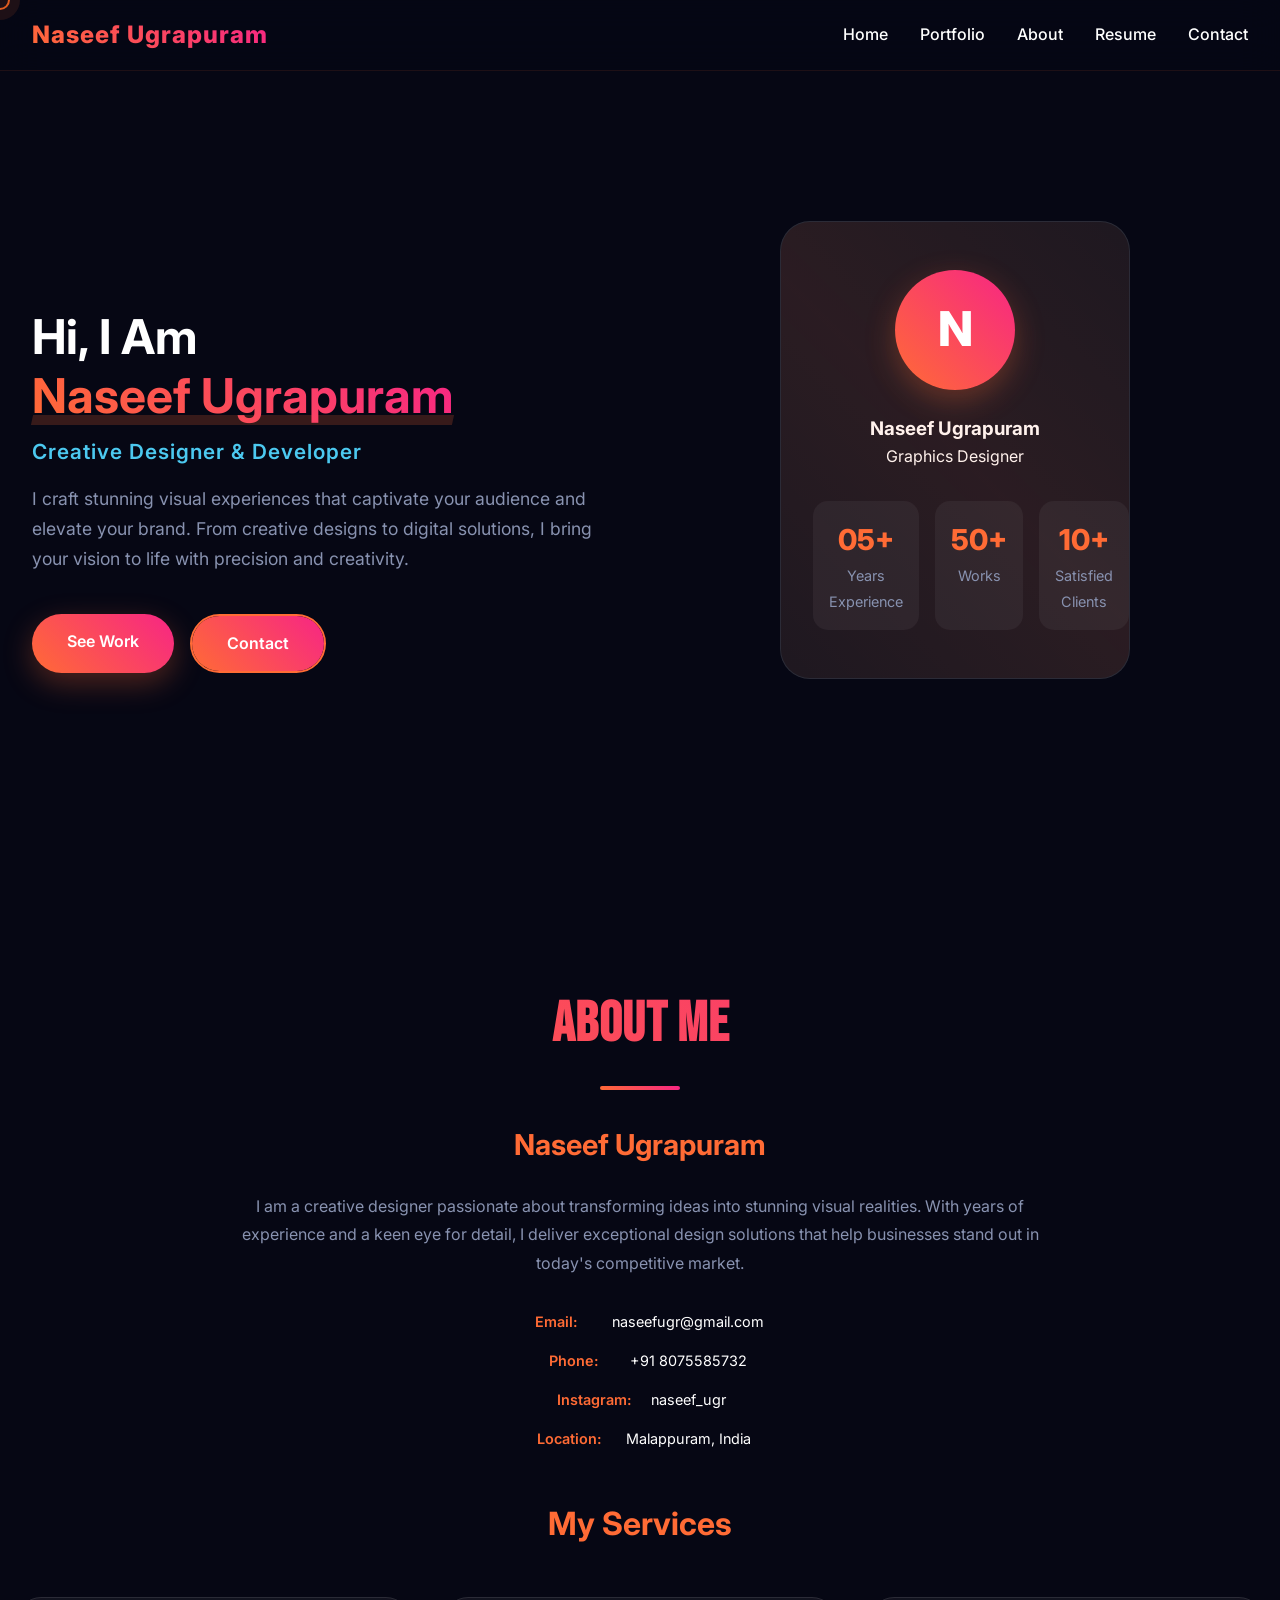
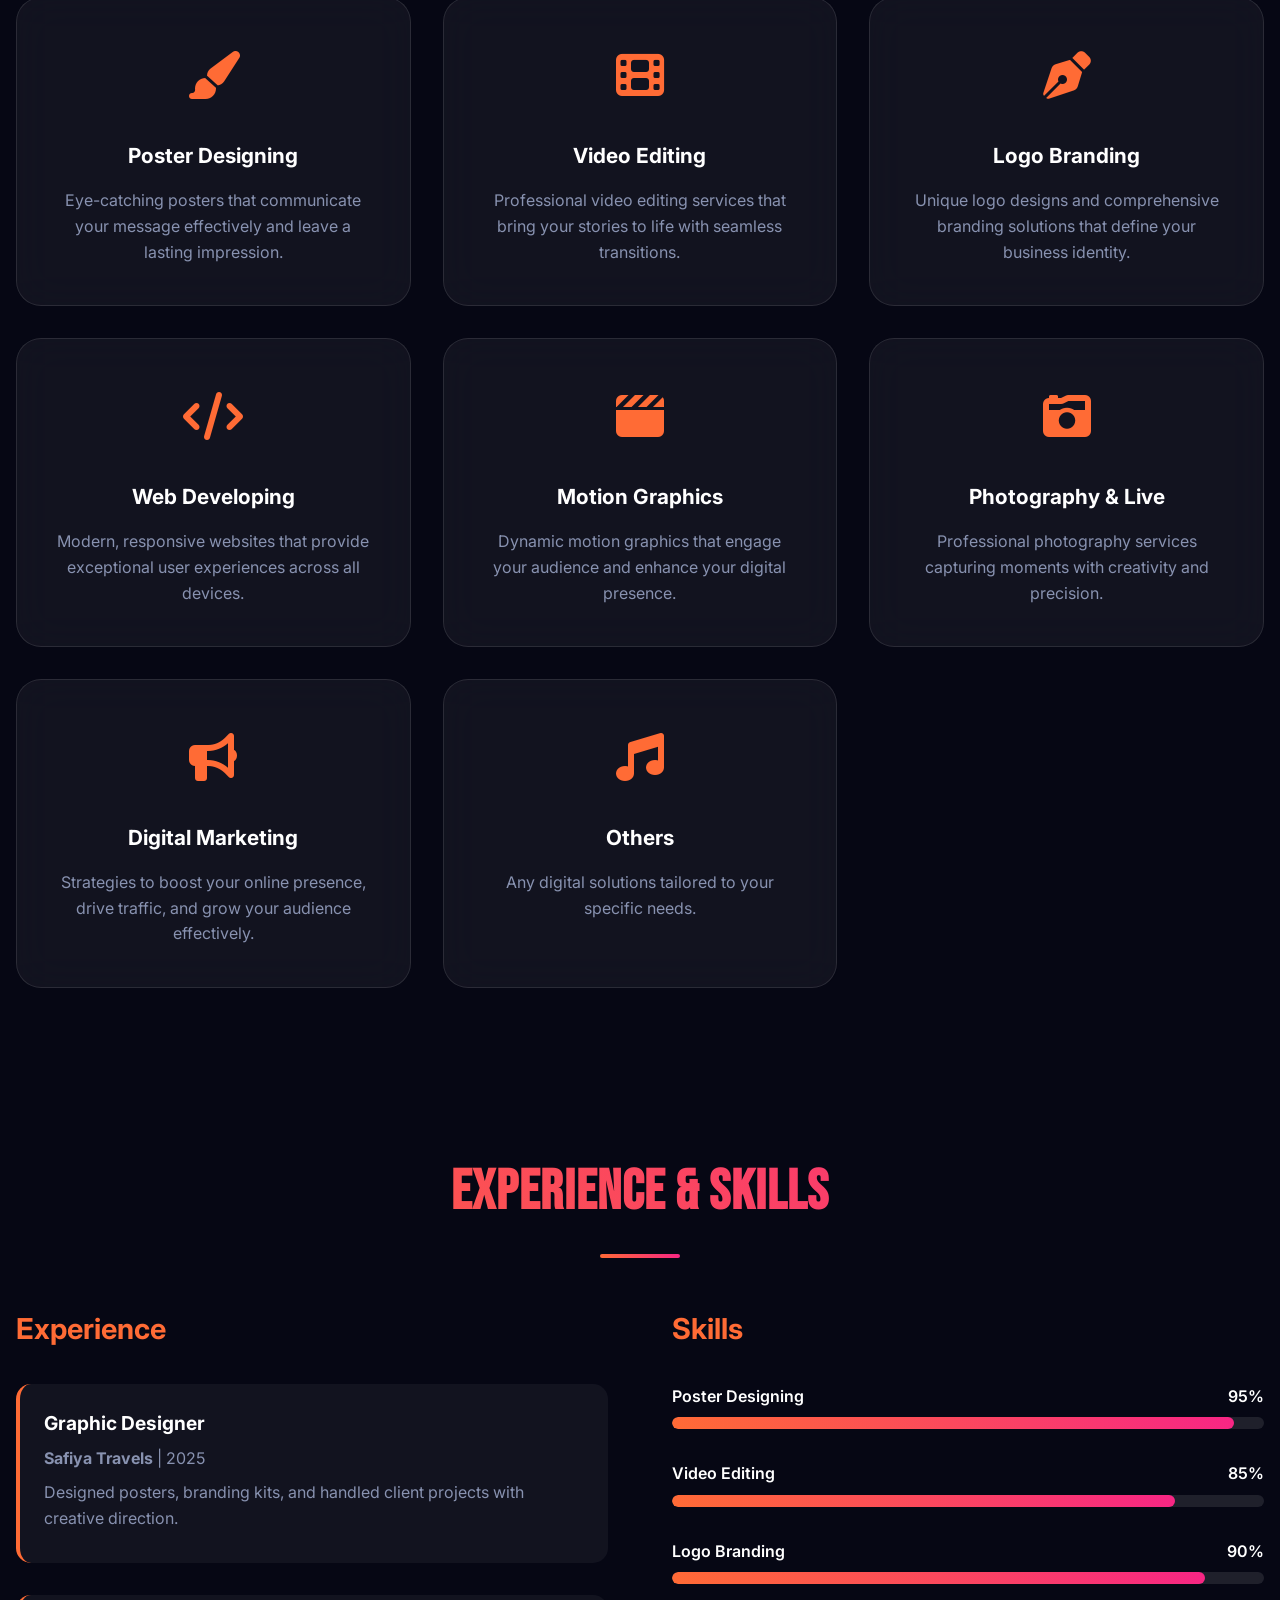
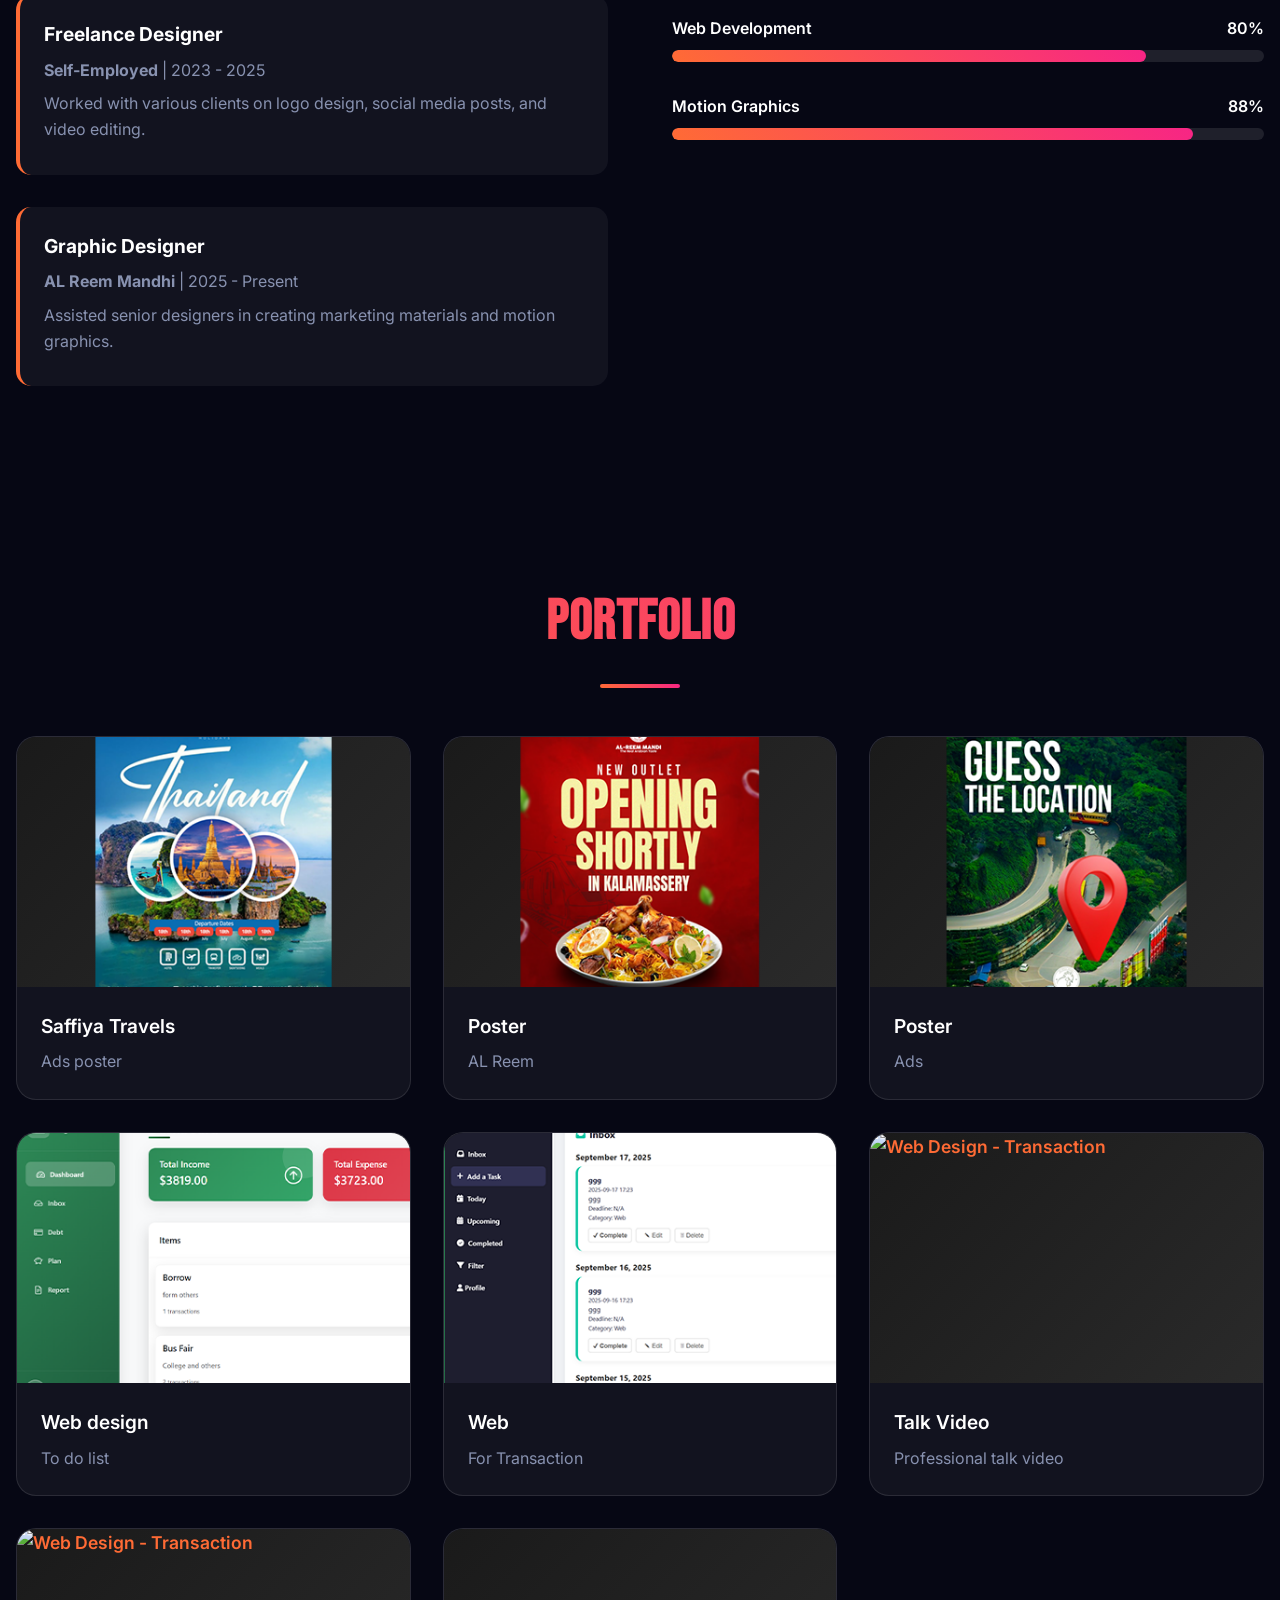
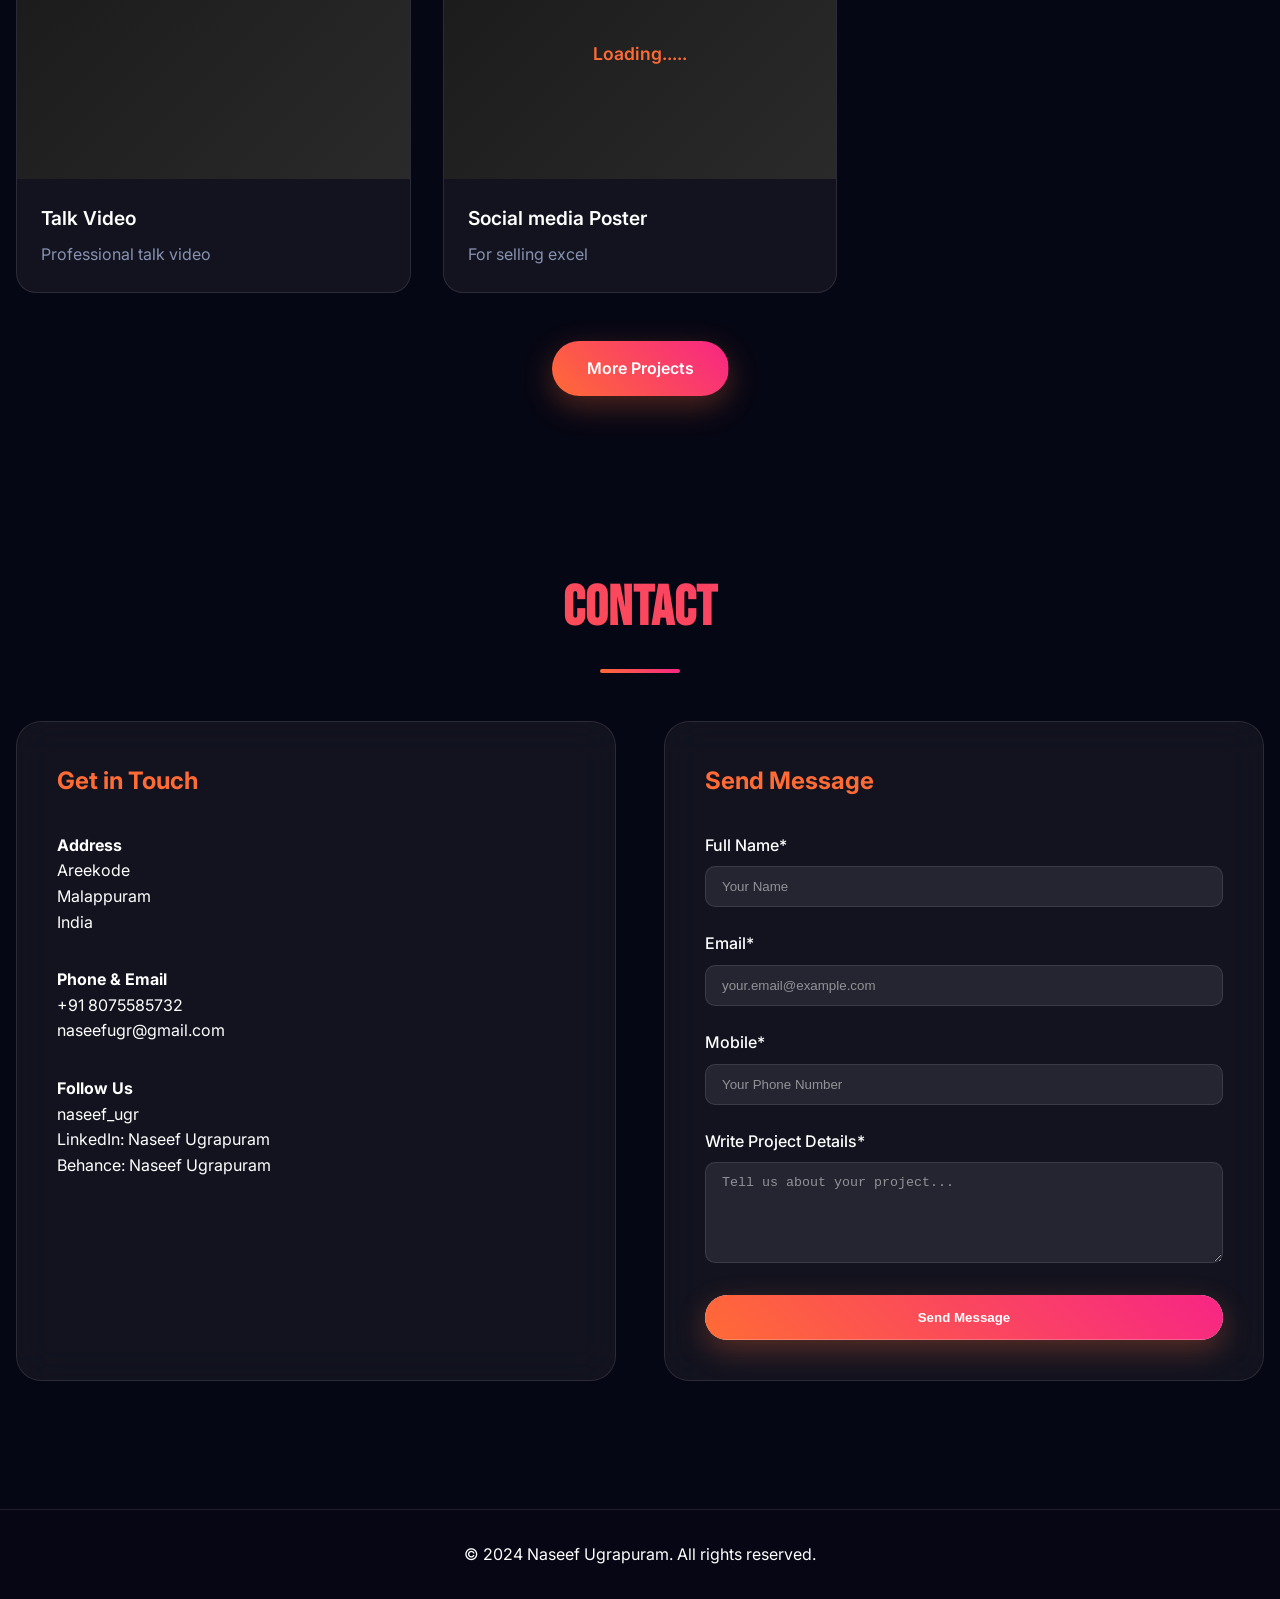
==== index.html @ 493b7bb7 "Update index.html" ====
<!DOCTYPE html>
<html lang="en">
<head>
    <meta charset="UTF-8">
    <meta name="viewport" content="width=device-width, initial-scale=1.0">
    <title>Naseef Ugrapuram | Creative Designer</title>
    <link rel="stylesheet" href="https://cdnjs.cloudflare.com/ajax/libs/font-awesome/6.5.0/css/all.min.css">
    <style>
        @import url('https://fonts.googleapis.com/css2?family=Bebas+Neue&family=Inter:wght@300;400;500;600;700;800;900&display=swap');
        
        * {
            margin: 0;
            padding: 0;
            box-sizing: border-box;
        }
        
        :root {
            --primary: #ff6b35;
            --secondary: #f72585;
            --accent: #4cc9f0;
            --dark: #0a0e27;
            --darker: #060714;
            --light: #ffffff;
            --gray: #8892b0;
        }
        
        body {
            font-family: 'Inter', -apple-system, BlinkMacSystemFont, sans-serif;
            background: var(--darker);
            color: var(--light);
            line-height: 1.6;
            scroll-behavior: smooth;
            overflow-x: hidden;
        }

        /* Custom Cursor - Hide on mobile */
        .cursor {
            width: 20px;
            height: 20px;
            border: 2px solid var(--primary);
            border-radius: 50%;
            position: fixed;
            transform: translate(-50%, -50%);
            pointer-events: none;
            transition: all 0.1s ease;
            z-index: 9999;
            mix-blend-mode: difference;
            display: none;
        }
        
        .cursor-follower {
            width: 40px;
            height: 40px;
            background: rgba(255, 107, 53, 0.1);
            border-radius: 50%;
            position: fixed;
            transform: translate(-50%, -50%);
            pointer-events: none;
            transition: all 0.3s ease;
            z-index: 9998;
            display: none;
        }
        
        /* Animated Background - Simplified for mobile */
        .bg-animation {
            position: fixed;
            top: 0;
            left: 0;
            width: 100%;
            height: 100%;
            z-index: -1;
            overflow: hidden;
        }
        
        .bg-animation span {
            position: absolute;
            display: block;
            width: 20px;
            height: 20px;
            background: rgba(255, 107, 53, 0.2);
            animation: move 25s linear infinite;
            bottom: -150px;
        }
        
        .bg-animation span:nth-child(1) {
            left: 25%;
            width: 80px;
            height: 80px;
            animation-delay: 0s;
        }
        
        .bg-animation span:nth-child(2) {
            left: 10%;
            width: 20px;
            height: 20px;
            animation-delay: 2s;
            animation-duration: 12s;
        }
        
        .bg-animation span:nth-child(3) {
            left: 70%;
            width: 20px;
            height: 20px;
            animation-delay: 4s;
        }
        
        .bg-animation span:nth-child(4) {
            left: 40%;
            width: 60px;
            height: 60px;
            animation-delay: 0s;
            animation-duration: 18s;
        }
        
        .bg-animation span:nth-child(5) {
            left: 65%;
            width: 20px;
            height: 20px;
            animation-delay: 0s;
        }
        
        .bg-animation span:nth-child(6) {
            left: 75%;
            width: 110px;
            height: 110px;
            animation-delay: 3s;
        }
        
        .bg-animation span:nth-child(7) {
            left: 35%;
            width: 150px;
            height: 150px;
            animation-delay: 7s;
        }
        
        .bg-animation span:nth-child(8) {
            left: 50%;
            width: 25px;
            height: 25px;
            animation-delay: 15s;
            animation-duration: 45s;
        }
        
        .bg-animation span:nth-child(9) {
            left: 20%;
            width: 15px;
            height: 15px;
            animation-delay: 2s;
            animation-duration: 35s;
        }
        
        .bg-animation span:nth-child(10) {
            left: 85%;
            width: 150px;
            height: 150px;
            animation-delay: 0s;
            animation-duration: 11s;
        }
        
        @keyframes move {
            0% {
                transform: translateY(0) rotate(0deg);
                opacity: 1;
                border-radius: 0;
            }
            100% {
                transform: translateY(-1000px) rotate(720deg);
                opacity: 0;
                border-radius: 50%;
            }
        }

        /* Navigation - Improved mobile menu */
        nav {
            position: fixed;
            top: 0;
            width: 100%;
            background: rgba(6, 7, 20, 0.8);
            backdrop-filter: blur(20px);
            z-index: 1000;
            padding: 1rem 2rem;
            border-bottom: 1px solid rgba(255, 107, 53, 0.1);
            transition: all 0.3s ease;
        }
        
        nav.scrolled {
            background: rgba(6, 7, 20, 0.95);
            box-shadow: 0 10px 30px rgba(255, 107, 53, 0.1);
        }
        
        .nav-container {
            display: flex;
            justify-content: space-between;
            align-items: center;
            max-width: 1400px;
            margin: auto;
        }
        
        .logo {
            font-size: 1.5rem;
            font-weight: 800;
            background: linear-gradient(45deg, var(--primary), var(--secondary));
            -webkit-background-clip: text;
            -webkit-text-fill-color: transparent;
            background-clip: text;
            letter-spacing: 1px;
        }
        
        .nav-links {
            list-style: none;
            display: flex;
            gap: 2rem;
        }
        
        .nav-links a {
            color: var(--light);
            text-decoration: none;
            font-weight: 500;
            position: relative;
            transition: all 0.3s ease;
            padding: 0.5rem 0;
            overflow: hidden;
        }
        
        /* Mobile Menu - Improved */
        .mobile-menu-btn {
            display: none;
            background: none;
            border: none;
            color: var(--light);
            font-size: 1.5rem;
            cursor: pointer;
            z-index: 1001;
        }

        /* Hero Section - Improved mobile layout */
        .hero {
            min-height: 100vh;
            display: flex;
            align-items: center;
            justify-content: center;
            padding: 2rem;
            position: relative;
            overflow: hidden;
        }
        
        .hero-container {
            display: grid;
            grid-template-columns: 1fr 1fr;
            gap: 4rem;
            max-width: 1400px;
            width: 100%;
            align-items: center;
        }
        
        .hero-content {
            opacity: 0;
            transform: translateY(50px);
            animation: fadeInUp 1s ease forwards;
        }
        
        .hero-content h1 {
            font-size: clamp(1rem, 6vw, 5rem);
            font-weight: 800;
            margin-bottom: 1.5rem;
            line-height: 1.1;
            letter-spacing: 1px;
        }
        
        .hero-content .highlight {
            background: linear-gradient(45deg, var(--primary), var(--secondary));
            -webkit-background-clip: text;
            -webkit-text-fill-color: transparent;
            background-clip: text;
            position: relative;
            display: inline-block;
        }
        
        .hero-content .highlight::after {
            content: '';
            position: absolute;
            bottom: 0;
            left: 0;
            width: 100%;
            height: 10px;
            background: rgba(255, 107, 53, 0.2);
            z-index: -1;
            transform: skew(-12deg);
        }
        
        .subtitle {
            font-size: 1.3rem;
            color: var(--accent);
            margin-bottom: 1rem;
            font-weight: 600;
            letter-spacing: 1px;
        }
        
        .description {
            font-size: 1.1rem;
            color: var(--gray);
            margin-bottom: 2.5rem;
            line-height: 1.7;
        }
        
        .hero-buttons {
            display: flex;
            gap: 1rem;
            flex-wrap: wrap;
        }
        
        .btn {
            padding: 15px 35px;
            border: none;
            border-radius: 50px;
            font-weight: 600;
            cursor: pointer;
            transition: all 0.3s ease;
            text-decoration: none;
            display: inline-block;
            position: relative;
            overflow: hidden;
            z-index: 1;
        }
        
        .btn::before {
            content: '';
            position: absolute;
            top: 0;
            left: 0;
            width: 100%;
            height: 100%;
            background: linear-gradient(45deg, var(--primary), var(--secondary));
            z-index: -1;
            transition: all 0.3s ease;
        }
        
        .btn-primary {
            color: var(--light);
            box-shadow: 0 10px 30px rgba(255, 107, 53, 0.3);
        }
        
        .btn-primary:hover {
            transform: translateY(-3px);
            box-shadow: 0 15px 40px rgba(255, 107, 53, 0.4);
        }
        
        .btn-primary::before {
            clip-path: polygon(0 0, 100% 0, 100% 100%, 0% 100%);
        }
        
        .btn-primary:hover::before {
            clip-path: polygon(0 0, 100% 0, 100% 0, 0% 100%);
        }
        
        .btn-secondary {
            background: transparent;
            border: 2px solid var(--primary);
            color: var(--light);
        }
        
        .btn-secondary:hover {
            background: rgba(255, 107, 53, 0.1);
            transform: translateY(-3px);
        }

        /* Profile Card - Improved mobile layout */
        .hero-image {
            display: flex;
            justify-content: center;
            opacity: 0;
            transform: translateY(50px);
            animation: fadeInUp 1s ease 0.3s forwards;
        }
        
        .profile-card {
            background: rgba(255, 255, 255, 0.05);
            backdrop-filter: blur(30px);
            border-radius: 30px;
            padding: 3rem 2rem;
            text-align: center;
            border: 1px solid rgba(255, 255, 255, 0.1);
            position: relative;
            overflow: hidden;
            max-width: 350px;
            width: 100%;
            margin-right: 10px;
            transform-style: preserve-3d;
            perspective: 1000px;
        }
        
        .profile-card::before {
            content: '';
            position: absolute;
            top: -50%;
            left: -50%;
            width: 200%;
            height: 200%;
            background: linear-gradient(45deg, transparent, rgba(255, 107, 53, 0.1), transparent);
            animation: cardShine 3s ease-in-out infinite;
        }
        
        @keyframes cardShine {
            0% { transform: translateX(-100%) translateY(-100%) rotate(45deg); }
            50% { transform: translateX(100%) translateY(100%) rotate(45deg); }
            100% { transform: translateX(200%) translateY(200%) rotate(45deg); }
        }
        
        .profile-img {
            width: 120px;
            height: 120px;
            border-radius: 50%;
            background: linear-gradient(45deg, var(--primary), var(--secondary));
            display: flex;
            align-items: center;
            justify-content: center;
            margin: 0 auto 1.5rem;
            font-size: 3rem;
            font-weight: 800;
            position: relative;
            z-index: 1;
            box-shadow: 0 10px 30px rgba(255, 107, 53, 0.3);
        }
        
        .stats {
            display: grid;
            grid-template-columns: repeat(3, 1fr);
            gap: 1rem;
            margin-top: 2rem;
            position: relative;
            z-index: 1;
        }
        
        .stat-item {
            text-align: center;
            padding: 1rem;
            background: rgba(255, 255, 255, 0.05);
            border-radius: 15px;
            transition: all 0.3s ease;
        }
        
        .stat-item:hover {
            transform: translateY(-5px);
            background: rgba(255, 107, 53, 0.1);
        }
        
        .stat-number {
            color: var(--primary);
            font-size: 1.8rem;
            font-weight: 800;
            display: block;
        }
        
        .stat-label {
            font-size: 0.9rem;
            color: var(--gray);
        }

        /* Sections - Improved mobile spacing */
        .section {
            padding: 5rem 1rem;
            max-width: 1400px;
            margin: 0 auto;
            position: relative;
        }
        
        .section-title {
            text-align: center;
            font-family: 'Bebas Neue', cursive;
            font-size: clamp(2rem, 5vw, 3.5rem);
            font-weight: 800;
            margin-bottom: 2rem;
            position: relative;
            background: linear-gradient(45deg, var(--primary), var(--secondary));
            -webkit-background-clip: text;
            -webkit-text-fill-color: transparent;
            background-clip: text;
            letter-spacing: 1px;
        }
        
        .section-title::after {
            content: '';
            display: block;
            width: 80px;
            height: 4px;
            background: linear-gradient(45deg, var(--primary), var(--secondary));
            margin: 1rem auto 0;
            border-radius: 5px;
        }

        /* About Section - Improved mobile layout */
        .about-info {
            max-width: 800px;
            margin: 0 auto 3rem;
            text-align: center;
        }
        
        .about-info h3 {
            font-size: 1.8rem;
            margin-bottom: 1.5rem;
            color: var(--primary);
        }
        
        .about-info p {
            font-size: 1rem;
            line-height: 1.8;
            color: var(--gray);
            margin-bottom: 2rem;
        }
        
        .info-item {
            display: flex;
            justify-content: center;
            align-items: center;
            gap: 1rem;
            margin: 1rem 0;
            font-size: 0.9rem;
        }
        
        .info-label {
            font-weight: 600;
            color: var(--primary);
            min-width: 80px;
        }

        /* Services Grid - Improved mobile layout */
        .services-grid {
            display: grid;
            grid-template-columns: repeat(auto-fit, minmax(300px, 1fr));
            gap: 2rem;
            margin-top: 3rem;
        }
        
        .service-card {
            background: rgba(255, 255, 255, 0.05);
            backdrop-filter: blur(20px);
            padding: 2.5rem;
            border-radius: 25px;
            text-align: center;
            transition: all 0.4s cubic-bezier(0.25, 0.46, 0.45, 0.94);
            border: 1px solid rgba(255, 255, 255, 0.1);
            position: relative;
            overflow: hidden;
            transform-style: preserve-3d;
            perspective: 1000px;
        }
        
        .service-card::before {
            content: '';
            position: absolute;
            top: 0;
            left: -100%;
            width: 100%;
            height: 100%;
            background: linear-gradient(90deg, transparent, rgba(255, 107, 53, 0.1), transparent);
            transition: left 0.5s ease;
        }
        
        .service-card:hover::before {
            left: 100%;
        }
        
        .service-card:hover {
            transform: translateY(-10px) rotateX(5deg);
            box-shadow: 0 20px 60px rgba(255, 107, 53, 0.2);
            border-color: rgba(255, 107, 53, 0.3);
        }
        
        .service-icon {
            font-size: 3rem;
            margin-bottom: 1.5rem;
            color: var(--primary);
            position: relative;
            z-index: 1;
            transition: all 0.3s ease;
        }
        
        .service-card:hover .service-icon {
            transform: scale(1.1) rotateY(10deg);
        }
        
        .service-card h4 {
            font-size: 1.3rem;
            margin-bottom: 1rem;
            font-weight: 700;
            color: var(--light);
            position: relative;
            z-index: 1;
        }
        
        .service-card p {
            color: var(--gray);
            line-height: 1.6;
            position: relative;
            z-index: 1;
        }

        /* Experience & Skills - Improved mobile layout */
        .experience-skills-grid {
            display: grid;
            grid-template-columns: 1fr 1fr;
            gap: 4rem;
            margin-top: 3rem;
        }
        
        .experience h3, .skills h3 {
            font-size: 1.8rem;
            margin-bottom: 2rem;
            color: var(--primary);
            font-weight: 700;
        }
        
        .exp-item {
            margin-bottom: 2rem;
            padding: 1.5rem;
            background: rgba(255, 255, 255, 0.05);
            border-radius: 15px;
            border-left: 4px solid var(--primary);
            transition: all 0.3s ease;
            position: relative;
            overflow: hidden;
        }
        
        .exp-item::before {
            content: '';
            position: absolute;
            top: 0;
            left: 0;
            width: 0;
            height: 100%;
            background: rgba(255, 107, 53, 0.1);
            transition: width 0.3s ease;
            z-index: -1;
        }
        
        .exp-item:hover::before {
            width: 100%;
        }
        
        .exp-item:hover {
            transform: translateX(10px);
        }
        
        .exp-item h4 {
            font-size: 1.2rem;
            margin-bottom: 0.5rem;
            color: var(--light);
        }
        
        .exp-item p {
            color: var(--gray);
            margin-bottom: 0.5rem;
        }
        
        .skill {
            margin-bottom: 2rem;
        }
        
        .skill p {
            display: flex;
            justify-content: space-between;
            margin-bottom: 0.5rem;
            font-weight: 600;
        }
        
        .progress {
            width: 100%;
            height: 12px;
            background: rgba(255, 255, 255, 0.1);
            border-radius: 20px;
            overflow: hidden;
            position: relative;
        }
        
        .progress-bar {
            height: 100%;
            background: linear-gradient(45deg, var(--primary), var(--secondary));
            border-radius: 20px;
            position: relative;
            overflow: hidden;
            animation: fillBar 2s ease forwards;
        }
        
        .progress-bar::after {
            content: '';
            position: absolute;
            top: 0;
            left: -100%;
            width: 100%;
            height: 100%;
            background: linear-gradient(90deg, transparent, rgba(255, 255, 255, 0.3), transparent);
            animation: progressShine 2s ease-in-out infinite;
        }
        
        @keyframes progressShine {
            0% { left: -100%; }
            100% { left: 100%; }
        }

        /* Portfolio - Improved mobile layout */
        .portfolio-grid {
            display: grid;
            grid-template-columns: repeat(auto-fit, minmax(300px, 1fr));
            gap: 2rem;
            margin-top: 3rem;
        }
        
        .portfolio-item {
            background: rgba(255, 255, 255, 0.05);
            border-radius: 20px;
            overflow: hidden;
            transition: all 0.4s ease;
            border: 1px solid rgba(255, 255, 255, 0.1);
            position: relative;
            transform-style: preserve-3d;
            perspective: 1000px;
        }
        
        .portfolio-item:hover {
            transform: translateY(-10px) rotateX(5deg);
            box-shadow: 0 25px 50px rgba(255, 107, 53, 0.2);
        }
        
        .portfolio-image {
            height: 250px;
            background: linear-gradient(135deg, #1a1a1a, #2a2a2a);
            display: flex;
            align-items: center;
            justify-content: center;
            color: var(--primary);
            font-size: 1.1rem;
            font-weight: 600;
            position: relative;
            overflow: hidden;
        }
        
        .portfolio-image img {
            width: 100%;
            height: 100%;
            object-fit: cover;
            transition: transform 0.5s ease;
        }
        
        .portfolio-item:hover .portfolio-image img {
            transform: scale(1.1);
        }
        
        .portfolio-image::before {
            content: '';
            position: absolute;
            top: 0;
            left: 0;
            width: 100%;
            height: 100%;
            background: linear-gradient(45deg, rgba(255, 107, 53, 0.1), rgba(247, 37, 133, 0.1));
            opacity: 0;
            transition: opacity 0.3s ease;
        }
        
        .portfolio-item:hover .portfolio-image::before {
            opacity: 1;
        }
        
        .portfolio-content {
            padding: 1.5rem;
        }
        
        .portfolio-content h4 {
            font-size: 1.2rem;
            margin-bottom: 0.5rem;
            color: var(--light);
            font-weight: 600;
        }
        
        .portfolio-content p {
            color: var(--gray);
            line-height: 1.6;
        }

        /* Contact - Improved mobile layout */
        .contact-grid {
            display: grid;
            grid-template-columns: 1fr 1fr;
            gap: 3rem;
            margin-top: 3rem;
        }
        
        .contact-info, .contact-form {
            background: rgba(255, 255, 255, 0.05);
            backdrop-filter: blur(20px);
            border: 1px solid rgba(255, 255, 255, 0.1);
            border-radius: 25px;
            padding: 2.5rem;
        }
        
        .contact-info h3, .contact-form h3 {
            color: var(--primary);
            margin-bottom: 2rem;
            font-size: 1.5rem;
        }
        
        .form-group {
            margin-bottom: 1.5rem;
        }
        
        .form-group label {
            display: block;
            margin-bottom: 0.5rem;
            color: var(--light);
            font-weight: 500;
        }
        
        .form-group input, .form-group textarea {
            width: 100%;
            padding: 12px 16px;
            border: none;
            border-radius: 10px;
            background: rgba(255, 255, 255, 0.08);
            color: var(--light);
            border: 1px solid rgba(255, 255, 255, 0.1);
            transition: all 0.3s ease;
        }
        
        .form-group input:focus, .form-group textarea:focus {
            outline: none;
            border-color: var(--primary);
            box-shadow: 0 0 20px rgba(255, 107, 53, 0.2);
        }
        
        .form-group input::placeholder, .form-group textarea::placeholder {
            color: rgba(255, 255, 255, 0.5);
        }

        /* Footer - Improved mobile layout */
        footer {
            text-align: center;
            padding: 2rem 1rem;
            background: rgba(6, 7, 20, 0.5);
            border-top: 1px solid rgba(255, 255, 255, 0.1);
            margin-top: 3rem;
        }

        /* Animations */
        @keyframes fadeInUp {
            to {
                opacity: 1;
                transform: translateY(0);
            }
        }
        
        @keyframes fillBar {
            from { width: 0; }
            to { width: var(--skill-width); }
        }

        /* Responsive - Improved mobile styles */
        @media (min-width: 769px) {
            /* Show custom cursor only on desktop */
            .cursor, .cursor-follower {
                display: block;
            }
        }

        @media (max-width: 1024px) {
            .hero-container {
                grid-template-columns: 1fr;
                text-align: center;
                gap: 3rem;
            }
            
            .experience-skills-grid {
                grid-template-columns: 1fr;
                gap: 2rem;
            }
        }
        
        @media (max-width: 768px) {
            /* Navigation improvements */
            .nav-container {
                padding: 0 1rem;
            }
            
            .nav-links {
                display: none;
                position: fixed;
                top: 0;
                left: 0;
                width: 100%;
                height: 100vh;
                background: rgba(6, 7, 20, 0.98);
                flex-direction: column;
                justify-content: center;
                align-items: center;
                gap: 2rem;
                z-index: 999;
                padding: 2rem;
            }
            
            .nav-links.active {
                display: flex;
            }
            
            .nav-links a {
                font-size: 1.5rem;
            }
            
            .mobile-menu-btn {
                display: block;
            }
            
            /* Hero section improvements */
            .hero {
                padding: 1rem;
            }
            
            .hero-content h1 {
                font-size: clamp(2rem, 8vw, 3.5rem);
            }
            
            .subtitle {
                font-size: 1.1rem;
            }
            
            .description {
                font-size: 1rem;
            }
            
            .hero-buttons {
                justify-content: center;
            }
            
            .btn {
                padding: 12px 25px;
                font-size: 0.9rem;
            }
            
            /* Profile card improvements */
            .profile-card {
                padding: 2rem 1.5rem;
                max-width: 300px;
            }
            
            .profile-img {
                width: 100px;
                height: 100px;
                font-size: 2.5rem;
            }
            
            .stats {
                grid-template-columns: 1fr;
                gap: 0.8rem;
            }
            
            .stat-number {
                font-size: 1.5rem;
            }
            
            /* Section improvements */
            .section {
                padding: 4rem 1rem;
            }
            
            /* About section improvements */
            .about-info h3 {
                font-size: 1.5rem;
            }
            
            .about-info p {
                font-size: 0.95rem;
            }
            
            .info-item {
                flex-direction: column;
                text-align: center;
                gap: 0.5rem;
                font-size: 0.9rem;
            }
            
            /* Services grid improvements */
            .services-grid {
                grid-template-columns: 1fr;
                gap: 1.5rem;
            }
            
            .service-card {
                padding: 2rem 1.5rem;
            }
            
            .service-icon {
                font-size: 2.5rem;
            }
            
            .service-card h4 {
                font-size: 1.2rem;
            }
            
            .service-card p {
                font-size: 0.95rem;
            }
            
            /* Experience & skills improvements */
            .experience h3, .skills h3 {
                font-size: 1.5rem;
            }
            
            .exp-item {
                padding: 1.2rem;
            }
            
            .exp-item h4 {
                font-size: 1.1rem;
            }
            
            .exp-item p {
                font-size: 0.9rem;
            }
            
            /* Portfolio improvements */
            .portfolio-grid {
                grid-template-columns: 1fr;
                gap: 1.5rem;
            }
            
            .portfolio-image {
                height: 200px;
            }
            
            .portfolio-content {
                padding: 1.2rem;
            }
            
            .portfolio-content h4 {
                font-size: 1.1rem;
            }
            
            .portfolio-content p {
                font-size: 0.9rem;
            }
            
            /* Contact improvements */
            .contact-grid {
                grid-template-columns: 1fr;
                gap: 2rem;
            }
            
            .contact-info, .contact-form {
                padding: 2rem 1.5rem;
            }
            
            .contact-info h3, .contact-form h3 {
                font-size: 1.3rem;
            }
            
            .form-group input, .form-group textarea {
                padding: 10px 14px;
                font-size: 0.95rem;
            }
            
            /* Footer improvements */
            footer {
                padding: 1.5rem 1rem;
                font-size: 0.9rem;
            }
        }
        
        @media (max-width: 480px) {
            /* Additional small screen adjustments */
            .hero-content h1 {
                font-size: clamp(1.8rem, 10vw, 3rem);
            }
            
            .subtitle {
                font-size: 1rem;
            }
            
            .description {
                font-size: 0.9rem;
            }
            
            .btn {
                padding: 10px 20px;
                font-size: 0.85rem;
            }
            
            .section {
                padding: 3rem 0.8rem;
            }
            
            .section-title {
                font-size: clamp(1.8rem, 6vw, 2.5rem);
            }
            
            .service-card {
                padding: 1.5rem 1rem;
            }
            
            .contact-info, .contact-form {
                padding: 1.5rem 1rem;
            }
        }
    </style>
</head>
<body>
    <div class="cursor"></div>
    <div class="cursor-follower"></div>
    
    <div class="bg-animation">
        <span></span>
        <span></span>
        <span></span>
        <span></span>
        <span></span>
        <span></span>
        <span></span>
        <span></span>
        <span></span>
        <span></span>
    </div>
    
    <!-- Navigation -->
    <nav id="navbar">
        <div class="nav-container">
            <div class="logo">Naseef Ugrapuram</div>
            <ul class="nav-links" id="navLinks">
                <li><a href="#home">Home</a></li>
                <li><a href="#portfolio">Portfolio</a></li>
                <li><a href="#about">About</a></li>
                <li><a href="#resume">Resume</a></li>
                <li><a href="#contact">Contact</a></li>
            </ul>
            <button class="mobile-menu-btn" id="mobileMenuBtn">
                <i class="fas fa-bars"></i>
            </button>
        </div>
    </nav>

    <!-- Hero Section -->
    <section id="home" class="hero">
        <div class="hero-container">
            <div class="hero-content">
                <h2 style="font-size: clamp(2rem, 8vw, 3rem); margin-top: 80px; line-height: normal; margin-bottom: 10px;">Hi, I Am <span class="highlight">Naseef Ugrapuram</span></h2>
                <p class="subtitle">Creative Designer & Developer</p>
                <p class="description">
                    I craft stunning visual experiences that captivate your audience and elevate your brand. 
                    From creative designs to digital solutions, I bring your vision to life with precision and creativity.
                </p>
                <div class="hero-buttons">
                    <a href="#portfolio" class="btn btn-primary">See Work</a>
                    <a href="#contact" class="btn btn-secondary">Contact</a>
                </div>
            </div>
            <div class="hero-image">
                <div class="profile-card">
                    <div class="profile-img">N</div>
                    <h3>Naseef Ugrapuram</h3>
                    <p>Graphics Designer</p>
                    <div class="stats">
                        <div class="stat-item">
                            <span class="stat-number">05+</span>
                            <span class="stat-label">Years Experience</span>
                        </div>
                        <div class="stat-item">
                            <span class="stat-number">50+</span>
                            <span class="stat-label">Works</span>
                        </div>
                        <div class="stat-item">
                            <span class="stat-number">10+</span>
                            <span class="stat-label">Satisfied Clients</span>
                        </div>
                    </div>
                </div>
            </div>
        </div>
    </section>

    <!-- About Section -->
    <section id="about" class="section">
        <h2 class="section-title">About Me</h2>
        <div class="about-info">
            <h3>Naseef Ugrapuram</h3>
            <p>
                I am a creative designer passionate about transforming ideas into stunning visual realities. 
                With years of experience and a keen eye for detail, I deliver exceptional design solutions 
                that help businesses stand out in today's competitive market.
            </p>
            <div class="info-item">
                <span class="info-label">Email:</span>
                <span>naseefugr@gmail.com</span>
            </div>
            <div class="info-item">
                <span class="info-label">Phone:</span>
                <span>+91 8075585732</span>
            </div>
            <div class="info-item">
                <span class="info-label">Instagram:</span>
                <span>naseef_ugr</span>
            </div>
            <div class="info-item">
                <span class="info-label">Location:</span>
                <span>Malappuram, India</span>
            </div>
        </div>
        
        <div>
            <h3 style="color: var(--primary); margin-bottom: 2rem; text-align: center; font-size: 2rem;">
                My Services
            </h3>
            <div class="services-grid">
                <div class="service-card">
                    <div class="service-icon"><i class="fa-solid fa-paintbrush"></i></div>
                    <h4>Poster Designing</h4>
                    <p>
                        Eye-catching posters that communicate your message effectively and leave
                        a lasting impression.
                    </p>
                </div>

                <div class="service-card">
                    <div class="service-icon"><i class="fa-solid fa-film"></i></div>
                    <h4>Video Editing</h4>
                    <p>
                        Professional video editing services that bring your stories to life with
                        seamless transitions.
                    </p>
                </div>

                <div class="service-card">
                    <div class="service-icon"><i class="fa-solid fa-pen-nib"></i></div>
                    <h4>Logo Branding</h4>
                    <p>
                        Unique logo designs and comprehensive branding solutions that define
                        your business identity.
                    </p>
                </div>

                <div class="service-card">
                    <div class="service-icon"><i class="fa-solid fa-code"></i></div>
                    <h4>Web Developing</h4>
                    <p>
                        Modern, responsive websites that provide exceptional user experiences
                        across all devices.
                    </p>
                </div>

                <div class="service-card">
                    <div class="service-icon"><i class="fa-solid fa-clapperboard"></i></div>
                    <h4>Motion Graphics</h4>
                    <p>
                        Dynamic motion graphics that engage your audience and enhance your
                        digital presence.
                    </p>
                </div>

                <div class="service-card">
                    <div class="service-icon"><i class="fa-solid fa-camera-retro"></i></div>
                    <h4>Photography & Live</h4>
                    <p>
                        Professional photography services capturing moments with creativity and
                        precision.
                    </p>
                </div>

                <div class="service-card">
                    <div class="service-icon"><i class="fa-solid fa-bullhorn"></i></div>
                    <h4>Digital Marketing</h4>
                    <p>
                        Strategies to boost your online presence, drive traffic, and grow your
                        audience effectively.
                    </p>
                </div>

                <div class="service-card">
                    <div class="service-icon"><i class="fa-solid fa-music"></i></div>
                    <h4>Others</h4>
                    <p>
                        Any digital solutions tailored to your specific needs.
                    </p>
                </div>
            </div>
        </div>
    </section>

    <!-- Resume Section -->
    <section id="resume" class="section"> 
        <h2 class="section-title">Experience & Skills</h2>
        <div class="experience-skills-grid">
            <!-- Experience Column -->
            <div class="experience">
                <h3>Experience</h3>
                <div class="exp-item">
                    <h4>Graphic Designer</h4>
                    <p><strong>Safiya Travels</strong> | 2025</p>
                    <p>Designed posters, branding kits, and handled client projects with creative direction.</p>
                </div>
                <div class="exp-item">
                    <h4>Freelance Designer</h4>
                    <p><strong>Self-Employed</strong> | 2023 - 2025</p>
                    <p>Worked with various clients on logo design, social media posts, and video editing.</p>
                </div>
                <div class="exp-item">
                    <h4>Graphic Designer</h4>
                    <p><strong>AL Reem Mandhi</strong> | 2025 - Present</p>
                    <p>Assisted senior designers in creating marketing materials and motion graphics.</p>
                </div>
            </div>

            <!-- Skills Column -->
            <div class="skills">
                <h3>Skills</h3>
                <div class="skill">
                    <p>Poster Designing <span>95%</span></p>
                    <div class="progress"><div class="progress-bar" style="--skill-width:95%"></div></div>
                </div>
                <div class="skill">
                    <p>Video Editing <span>85%</span></p>
                    <div class="progress"><div class="progress-bar" style="--skill-width:85%"></div></div>
                </div>
                <div class="skill">
                    <p>Logo Branding <span>90%</span></p>
                    <div class="progress"><div class="progress-bar" style="--skill-width:90%"></div></div>
                </div>
                <div class="skill">
                    <p>Web Development <span>80%</span></p>
                    <div class="progress"><div class="progress-bar" style="--skill-width:80%"></div></div>
                </div>
                <div class="skill">
                    <p>Motion Graphics <span>88%</span></p>
                    <div class="progress"><div class="progress-bar" style="--skill-width:88%"></div></div>
                </div>
            </div>
        </div>
    </section>

    <!-- Portfolio Section -->
    <section id="portfolio" class="section">
        <h2 class="section-title">Portfolio</h2>
        <div class="portfolio-grid">
            <div class="portfolio-item">
                <div class="portfolio-image">
                    <img src="image/01.png" alt="Poster Design - Saffiya Travels" />
                </div>
                <div class="portfolio-content">
                    <h4>Saffiya Travels</h4>
                    <p>Ads poster</p>
                </div>
            </div>
            <div class="portfolio-item">
                <div class="portfolio-image">
                    <img src="image/02.png" alt="Poster Design - AL Reem" />
                </div>
                <div class="portfolio-content">
                    <h4>Poster</h4>
                    <p>AL Reem</p>
                </div>
            </div>
            <div class="portfolio-item">
                <div class="portfolio-image">
                    <img src="image/03.png" alt="Poster Design - Ads" />
                </div>
                <div class="portfolio-content">
                    <h4>Poster</h4>
                    <p>Ads</p>
                </div>
            </div>
            <div class="portfolio-item">
                <div class="portfolio-image">
                    <img src="image/04.png" alt="Web Design - To Do List" />
                </div>
                <div class="portfolio-content">
                    <h4>Web design</h4>
                    <p>To do list</p>
                </div>
            </div>
            <div class="portfolio-item">
               <div class="portfolio-image">
                    <img src="image/05.png" alt="Web Design - Transaction" />
                </div>
                <div class="portfolio-content">
                    <h4>Web</h4>
                    <p>For Transaction</p>
                </div>
            </div>
            <div class="portfolio-item">
                <div class="portfolio-image">
                   <img src="image/06.png" alt="Web Design - Transaction" />
                </div>
                <div class="portfolio-content">
                    <h4>Talk Video</h4>
                    <p>Professional talk video</p>
                </div>
            </div>
            <div class="portfolio-item">
                <div class="portfolio-image">
      <img src="image/07.png" alt="Web Design - Transaction" />
                </div>
                <div class="portfolio-content">
                    <h4>Talk Video</h4>
                    <p>Professional talk video</p>
                </div>
            </div>
            <div class="portfolio-item">
                <div class="portfolio-image">
                 Loading.....
                </div>
                <div class="portfolio-content">
                    <h4>Social media Poster</h4>
                    <p>For selling excel</p>
                </div>
            </div>
    
        </div>
        <div style="text-align: center; margin-top: 3rem;">
            <a href="#contact" class="btn btn-primary">More Projects</a>
        </div>
    </section>

    <!-- Contact Section -->
    <section id="contact" class="section">
        <h2 class="section-title">Contact</h2>
        <div class="contact-grid">
            <div class="contact-info">
                <h3 style="color: var(--primary); margin-bottom: 2rem;">Get in Touch</h3>
                <div style="margin-bottom: 2rem;">
                    <h4>Address</h4>
                    <p>Areekode<br>Malappuram<br>India</p>
                </div>
                <div style="margin-bottom: 2rem;">
                    <h4>Phone & Email</h4>
                    <p>+91 8075585732<br>naseefugr@gmail.com</p>
                </div>
                <div>
                    <h4>Follow Us</h4>
                    <p>naseef_ugr<br>LinkedIn: Naseef Ugrapuram<br>Behance: Naseef Ugrapuram</p>
                </div>
            </div>
            <div class="contact-form">
                <h3 style="color: var(--primary); margin-bottom: 2rem;">Send Message</h3>
                <form>
                    <div class="form-group">
                        <label for="fullName">Full Name*</label>
                        <input type="text" id="fullName" name="name" placeholder="Your Name" required>
                    </div>
                    <div class="form-group">
                        <label for="email">Email*</label>
                        <input type="email" id="email" name="email" placeholder="your.email@example.com" required>
                    </div>
                    <div class="form-group">
                        <label for="mobile">Mobile*</label>
                        <input type="tel" id="mobile" name="mobile" placeholder="Your Phone Number" required>
                    </div>
                    <div class="form-group">
                        <label for="project">Write Project Details*</label>
                        <textarea id="project" name="message" rows="5" placeholder="Tell us about your project..." required></textarea>
                    </div>
                    <button type="submit" class="btn btn-primary" style="width: 100%;">Send Message</button>
                </form>
            </div>
        </div>
    </section>

    <!-- Footer -->
    <footer>
        <p>&copy; 2024 Naseef Ugrapuram. All rights reserved.</p>
    </footer>

    <script>
        // Check if device is touch-enabled
        const isTouchDevice = 'ontouchstart' in window || navigator.maxTouchPoints > 0;
        
        // Custom cursor - only for non-touch devices
        if (!isTouchDevice) {
            const cursor = document.querySelector('.cursor');
            const cursorFollower = document.querySelector('.cursor-follower');
            
            document.addEventListener('mousemove', (e) => {
                cursor.style.left = e.clientX + 'px';
                cursor.style.top = e.clientY + 'px';
                
                setTimeout(() => {
                    cursorFollower.style.left = e.clientX + 'px';
                    cursorFollower.style.top = e.clientY + 'px';
                }, 100);
            });
        }
        
        // Navbar scroll effect
        window.addEventListener('scroll', function() {
            const navbar = document.getElementById('navbar');
            if (window.scrollY > 50) {
                navbar.classList.add('scrolled');
            } else {
                navbar.classList.remove('scrolled');
            }
        });

        // Smooth scrolling for navigation links
        document.querySelectorAll('a[href^="#"]').forEach(anchor => {
            anchor.addEventListener('click', function (e) {
                e.preventDefault();
                const target = document.querySelector(this.getAttribute('href'));
                if (target) {
                    target.scrollIntoView({
                        behavior: 'smooth',
                        block: 'start'
                    });
                    
                    // Close mobile menu if open
                    navLinks.classList.remove('active');
                }
            });
        });

        // Form submission
        const form = document.querySelector('form');
        if (form) {
            form.addEventListener('submit', function(e) {
                e.preventDefault();

                // Optionally collect form values
                const name = this.querySelector('input[name="name"]')?.value || '';
                const email = this.querySelector('input[name="email"]')?.value || '';
                const message = this.querySelector('textarea[name="message"]')?.value || '';

                // Display confirmation
                alert(`Thank you, ${name || 'Guest'}! Your message has been received. I will get back to you at ${email || 'your email'} soon.`);

                // Reset form after submission
                this.reset();
            });
        }

        // Intersection Observer for animations
        const observerOptions = {
            threshold: 0.1,
            rootMargin: '0px 0px -50px 0px'
        };

        const observer = new IntersectionObserver(function(entries) {
            entries.forEach(entry => {
                if (entry.isIntersecting) {
                    entry.target.style.opacity = '1';
                    entry.target.style.transform = 'translateY(0)';
                }
            });
        }, observerOptions);

        // Observe elements for animation
        document.querySelectorAll('.service-card, .portfolio-item, .exp-item').forEach(el => {
            el.style.opacity = '0';
            el.style.transform = 'translateY(30px)';
            el.style.transition = 'all 0.6s ease';
            observer.observe(el);
        });

        // Skill bars animation
        const skillBars = document.querySelectorAll('.progress-bar');
        const skillObserver = new IntersectionObserver(function(entries) {
            entries.forEach(entry => {
                if (entry.isIntersecting) {
                    const skillWidth = entry.target.style.getPropertyValue('--skill-width');
                    entry.target.style.width = skillWidth;
                }
            });
        }, observerOptions);

        skillBars.forEach(bar => {
            skillObserver.observe(bar);
        });

        // Mobile menu toggle - improved
        const mobileMenuBtn = document.getElementById('mobileMenuBtn');
        const navLinks = document.getElementById('navLinks');
        
        mobileMenuBtn.addEventListener('click', function() {
            navLinks.classList.toggle('active');
            
            // Change icon based on menu state
            const icon = this.querySelector('i');
            if (navLinks.classList.contains('active')) {
                icon.classList.remove('fa-bars');
                icon.classList.add('fa-times');
            } else {
                icon.classList.remove('fa-times');
                icon.classList.add('fa-bars');
            }
        });

        // Close mobile menu when clicking outside
        document.addEventListener('click', function(e) {
            if (!navLinks.contains(e.target) && !mobileMenuBtn.contains(e.target)) {
                navLinks.classList.remove('active');
                const icon = mobileMenuBtn.querySelector('i');
                icon.classList.remove('fa-times');
                icon.classList.add('fa-bars');
            }
        });

        // Disable background animation on mobile for better performance
        if (window.innerWidth <= 768) {
            const bgAnimation = document.querySelector('.bg-animation');
            if (bgAnimation) {
                bgAnimation.style.display = 'none';
            }
        }
    </script>
</body>
</html>
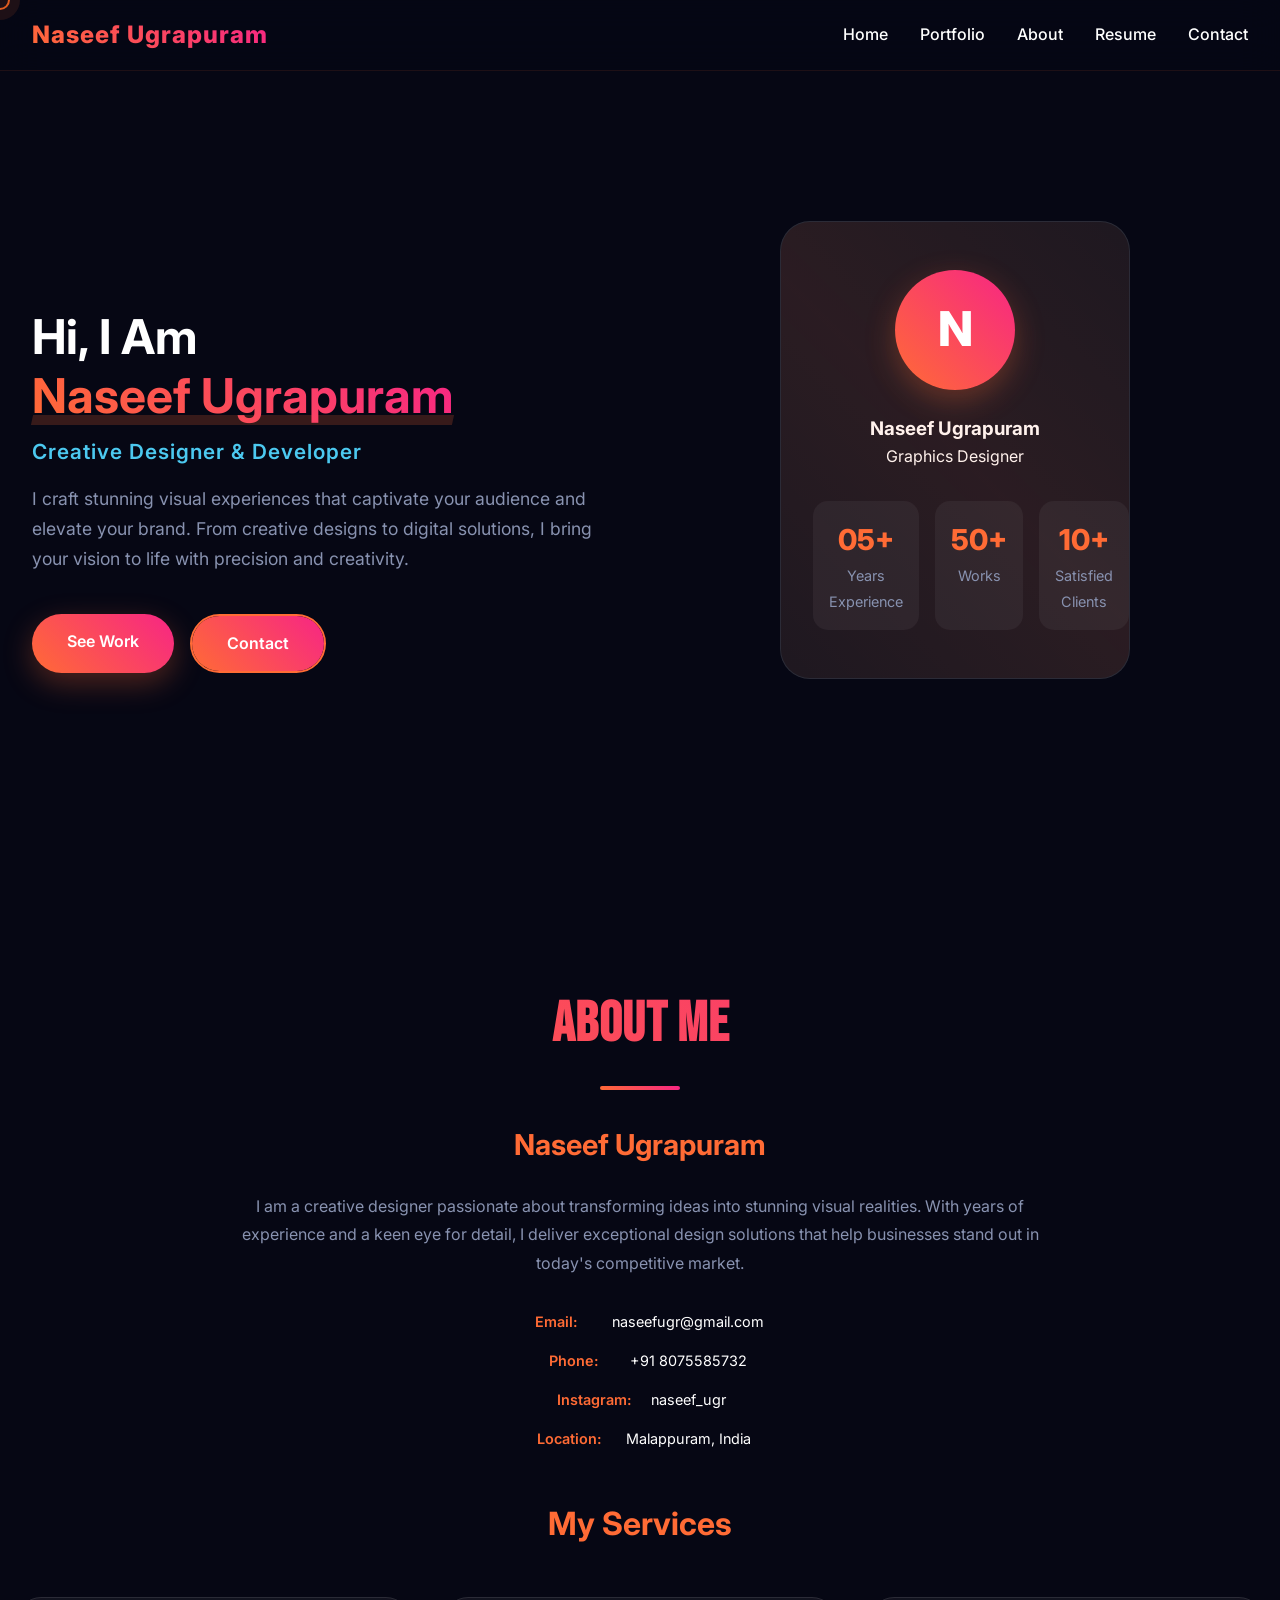
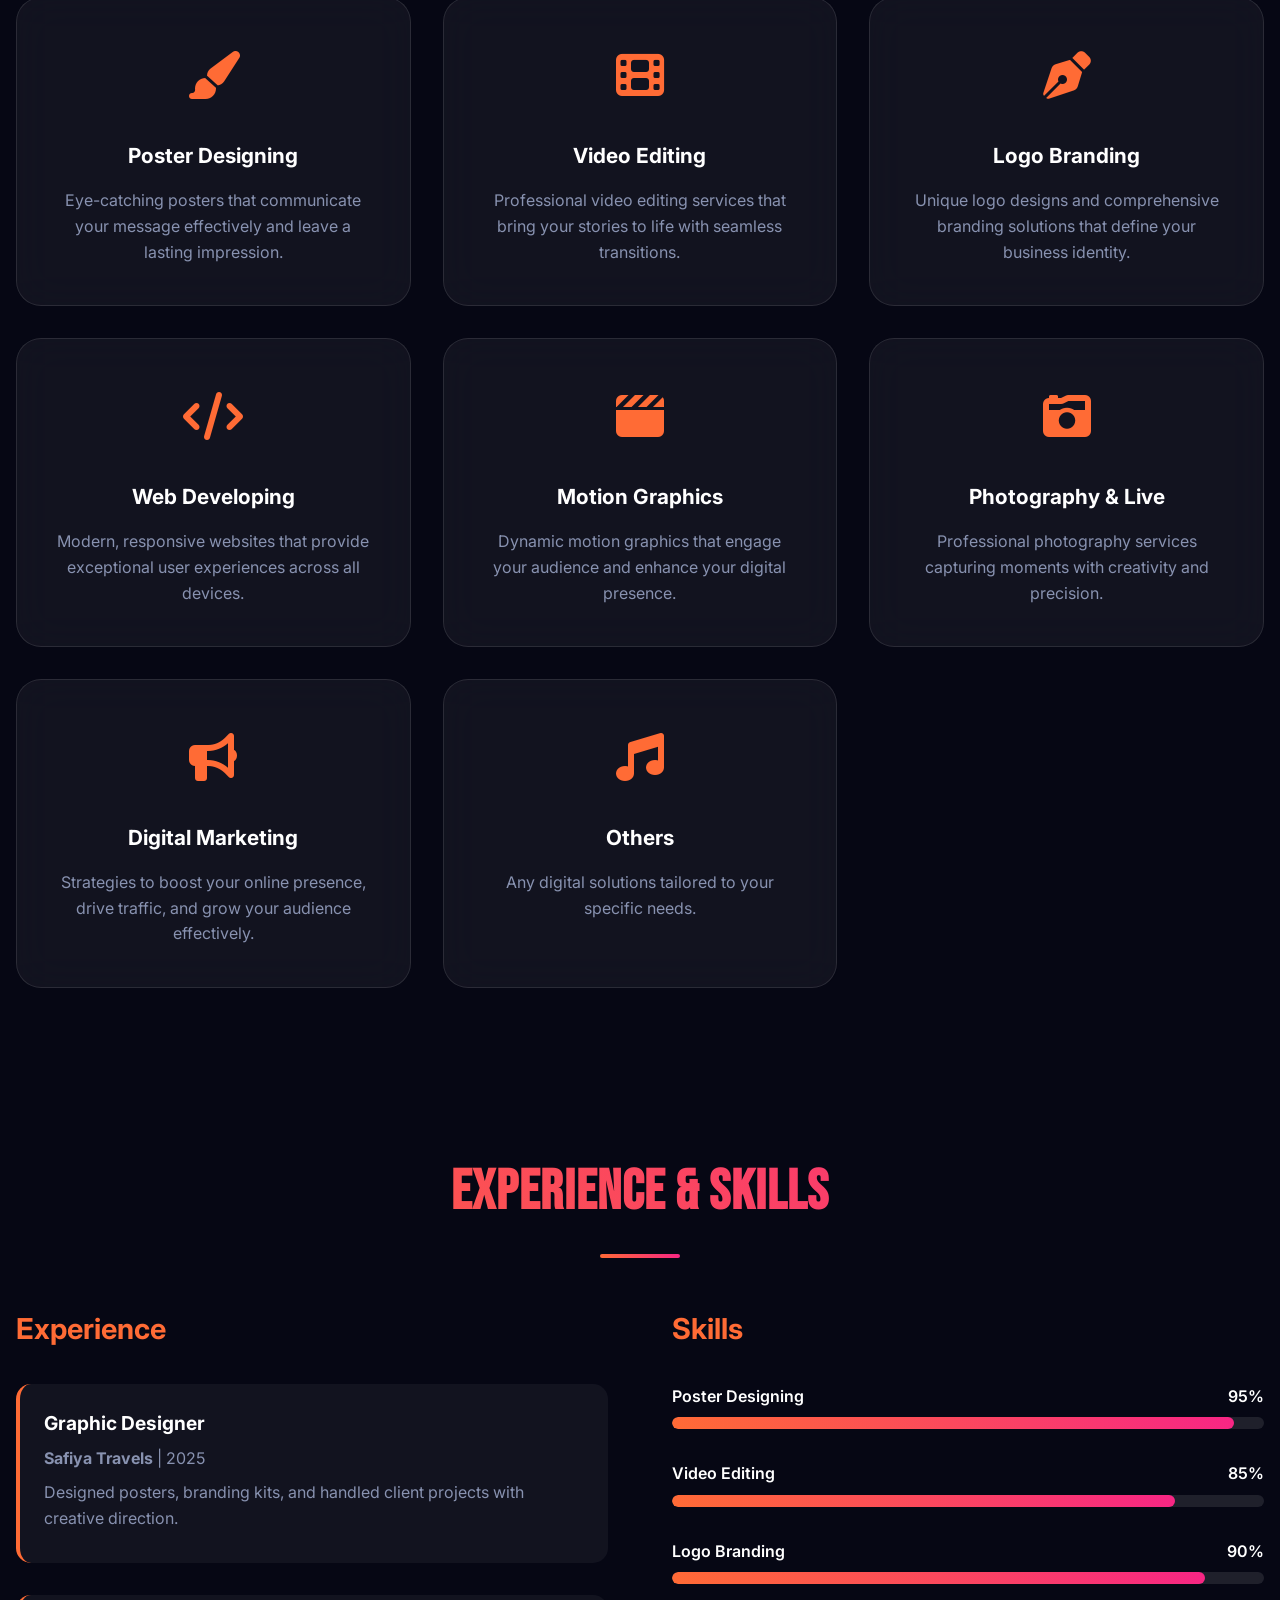
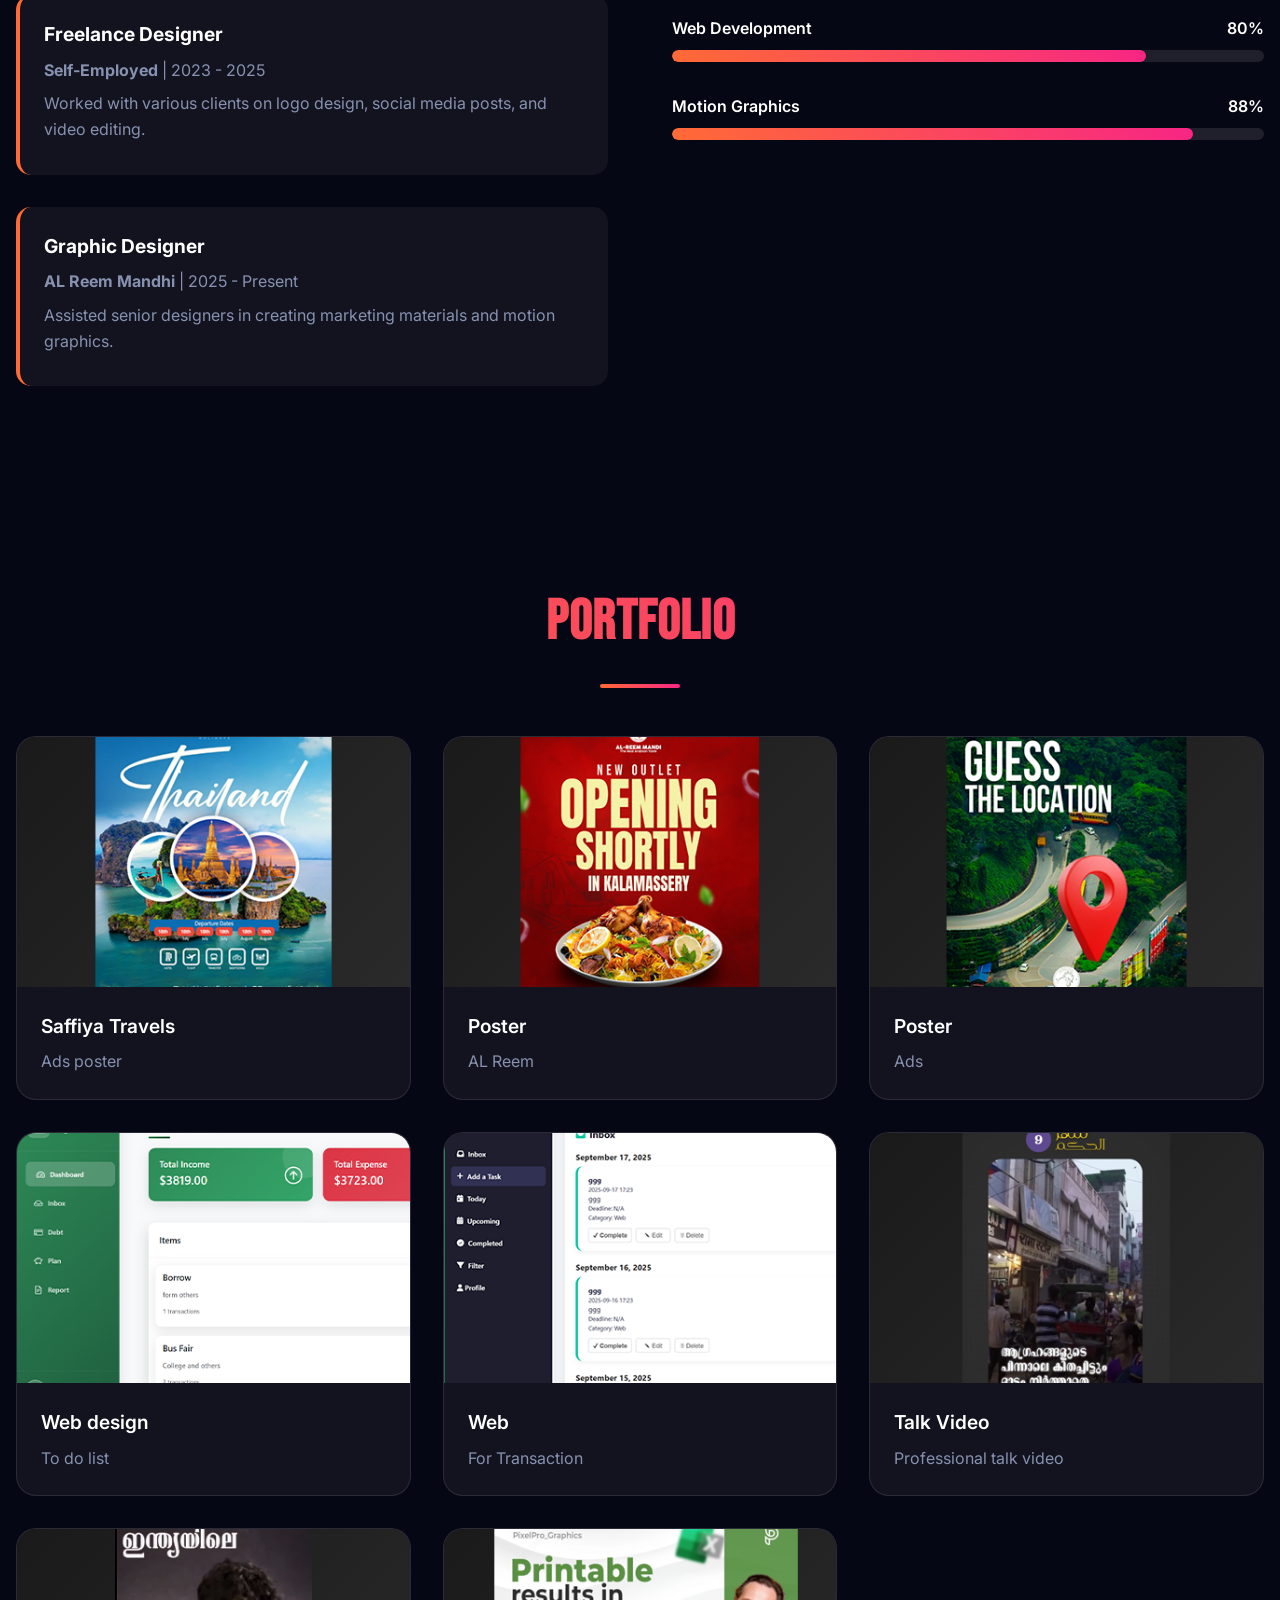
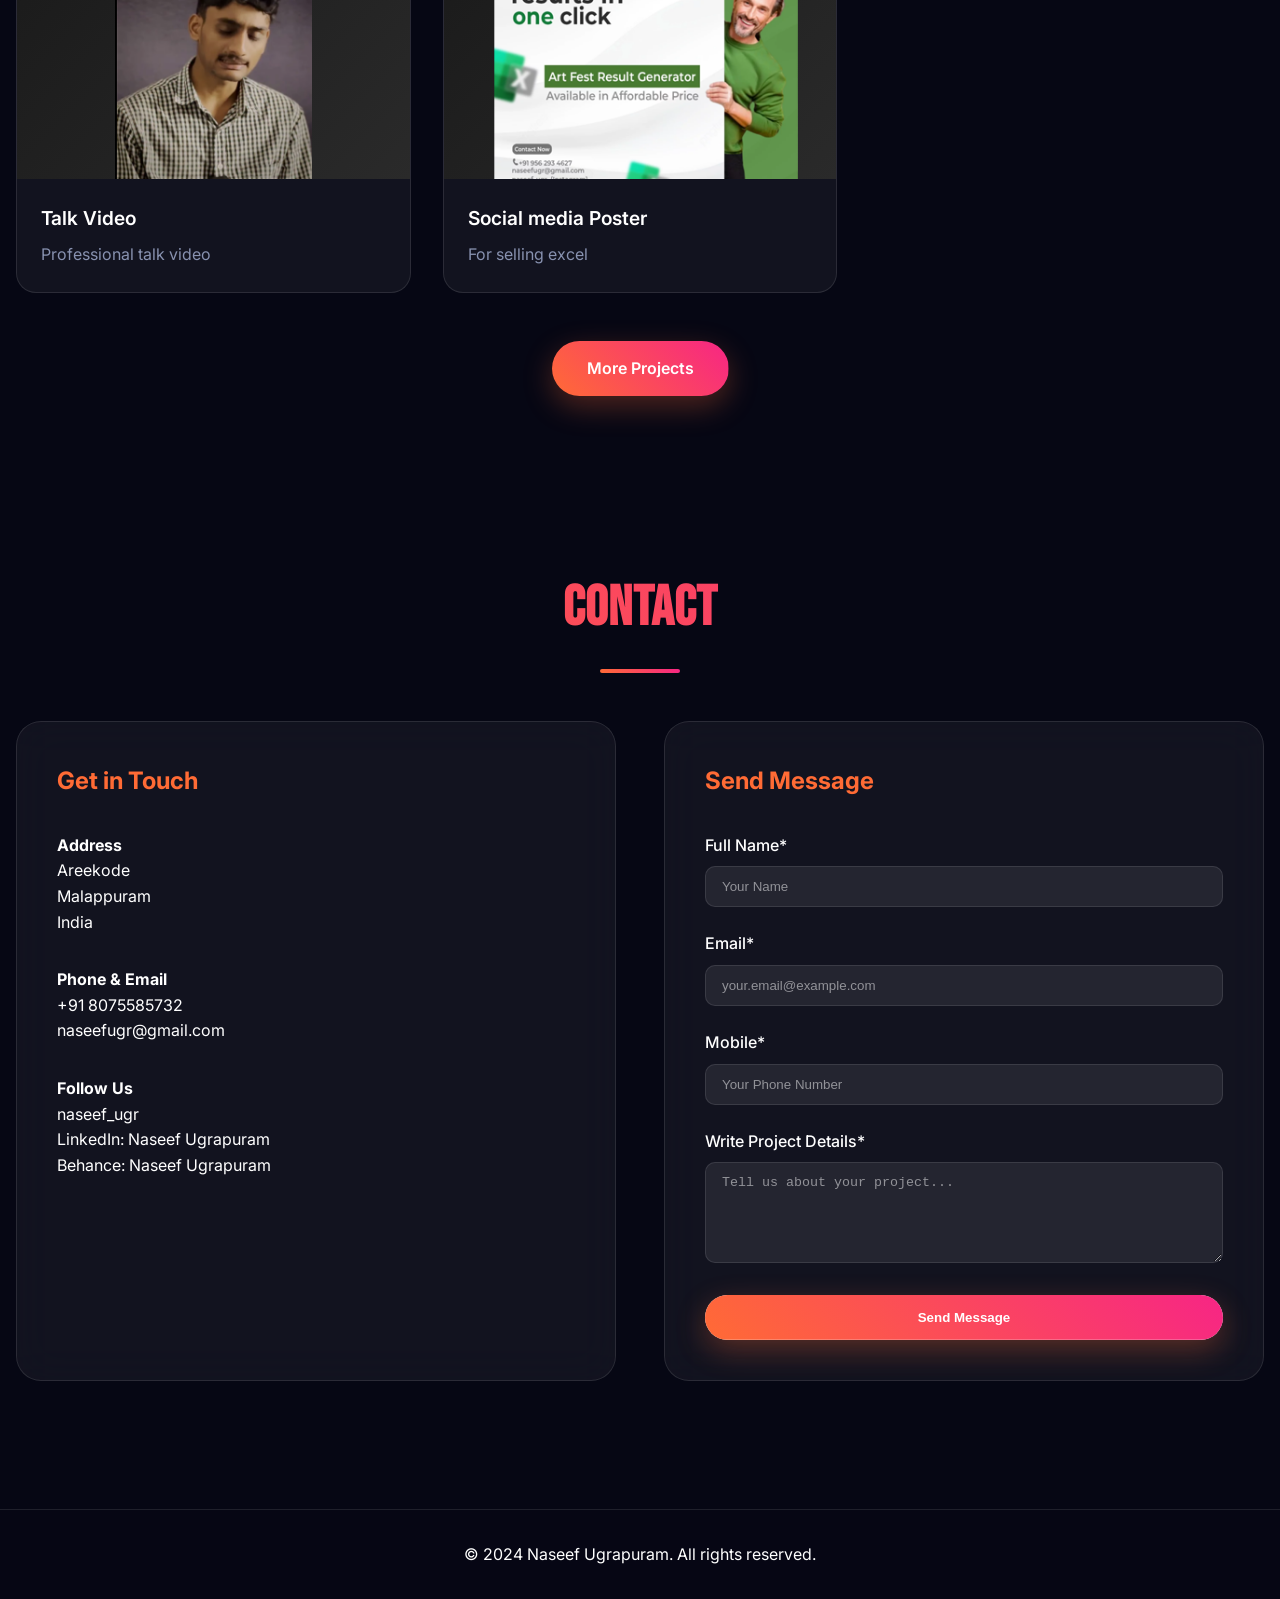
==== commit 4ceaab88: "Update index.html" ====
--- a/index.html
+++ b/index.html
@@ -1400,7 +1400,7 @@
             </div>
             <div class="portfolio-item">
                 <div class="portfolio-image">
-                 Loading.....
+                <img src="image/08.png" alt="Web Design - Transaction" />
                 </div>
                 <div class="portfolio-content">
                     <h4>Social media Poster</h4>
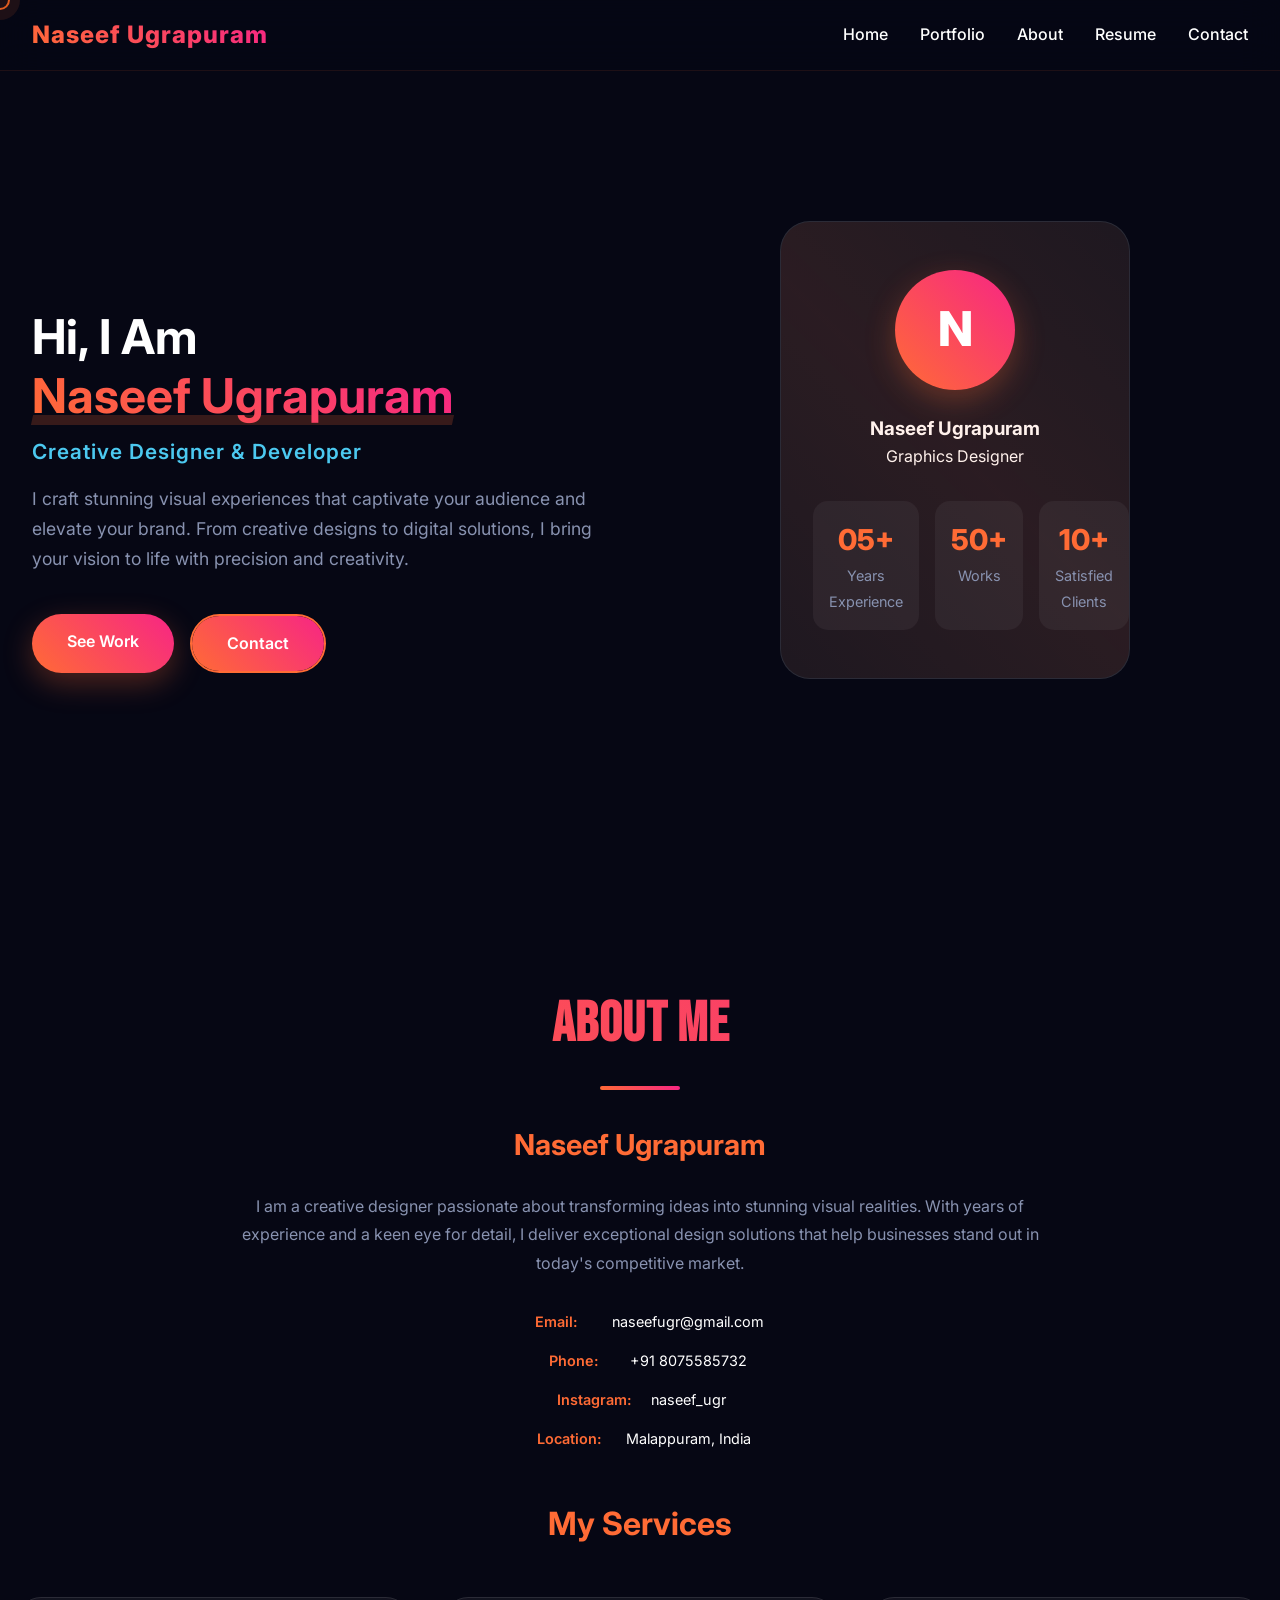
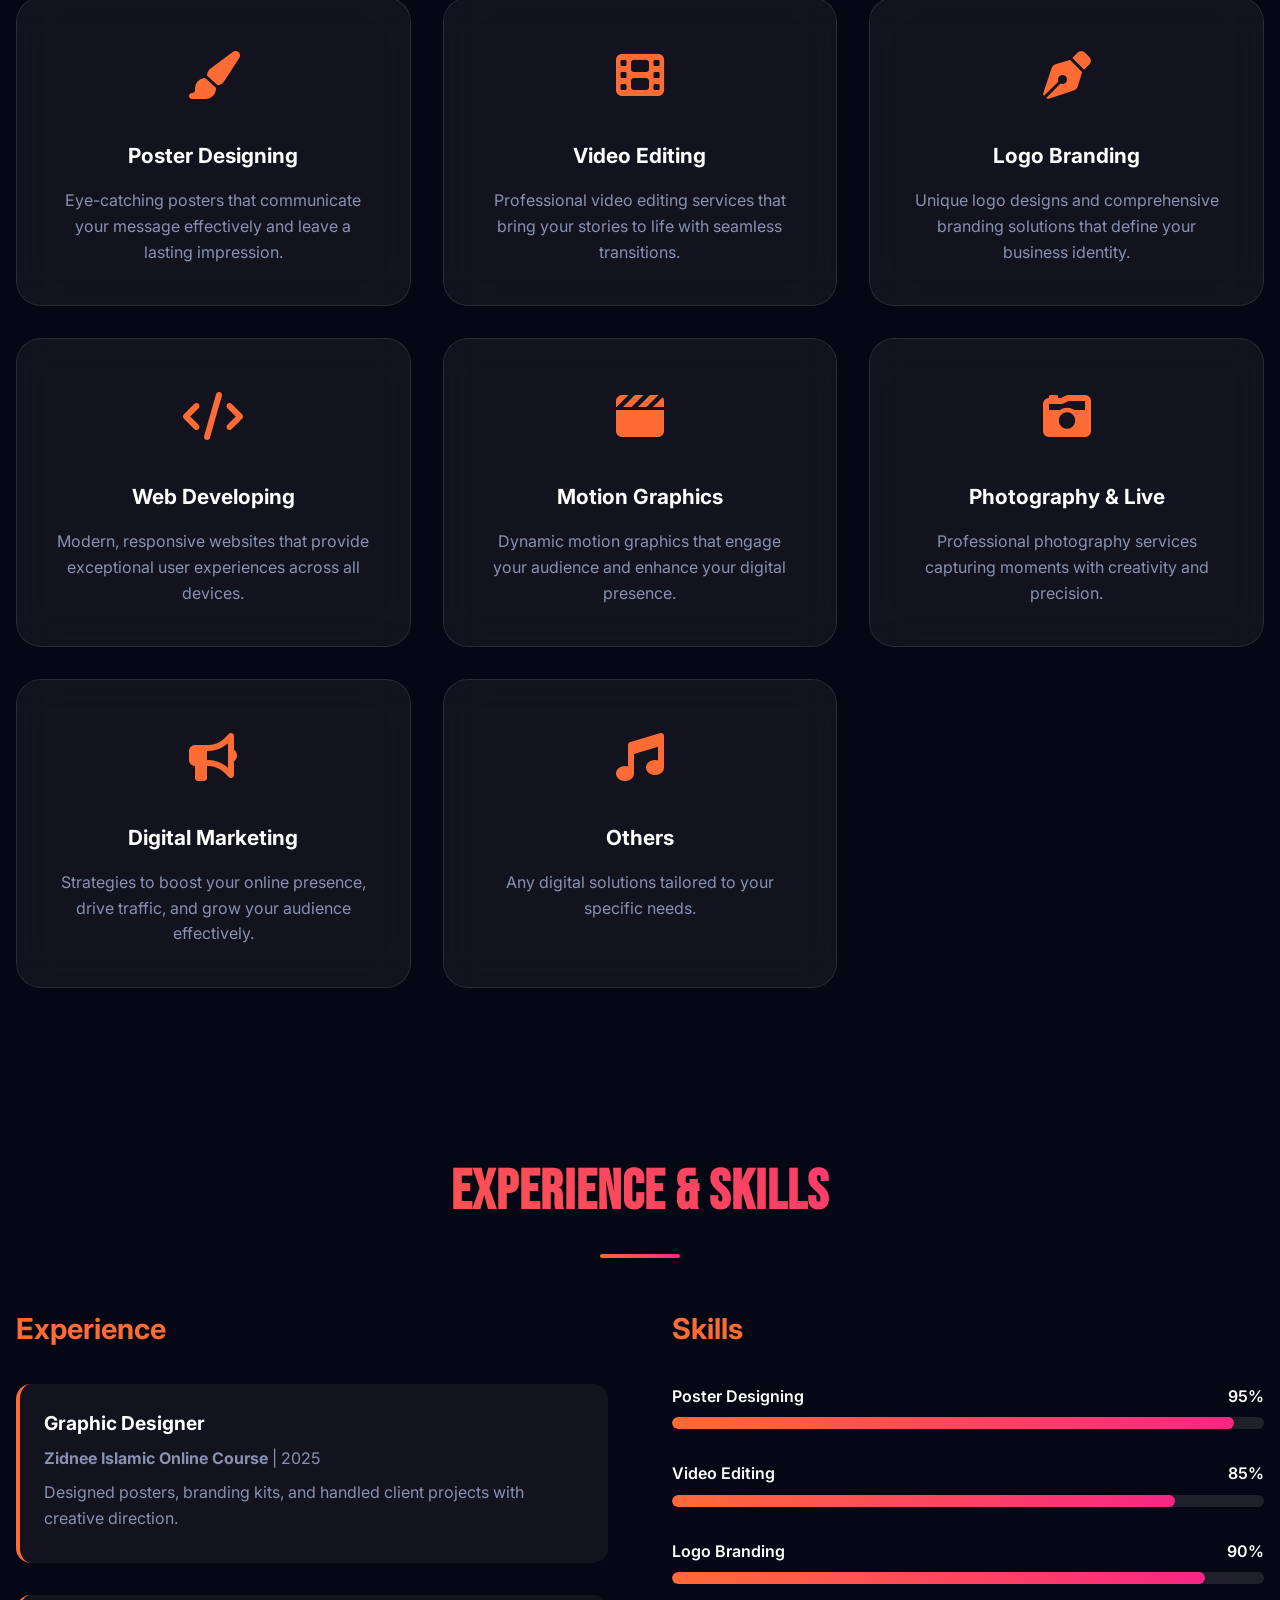
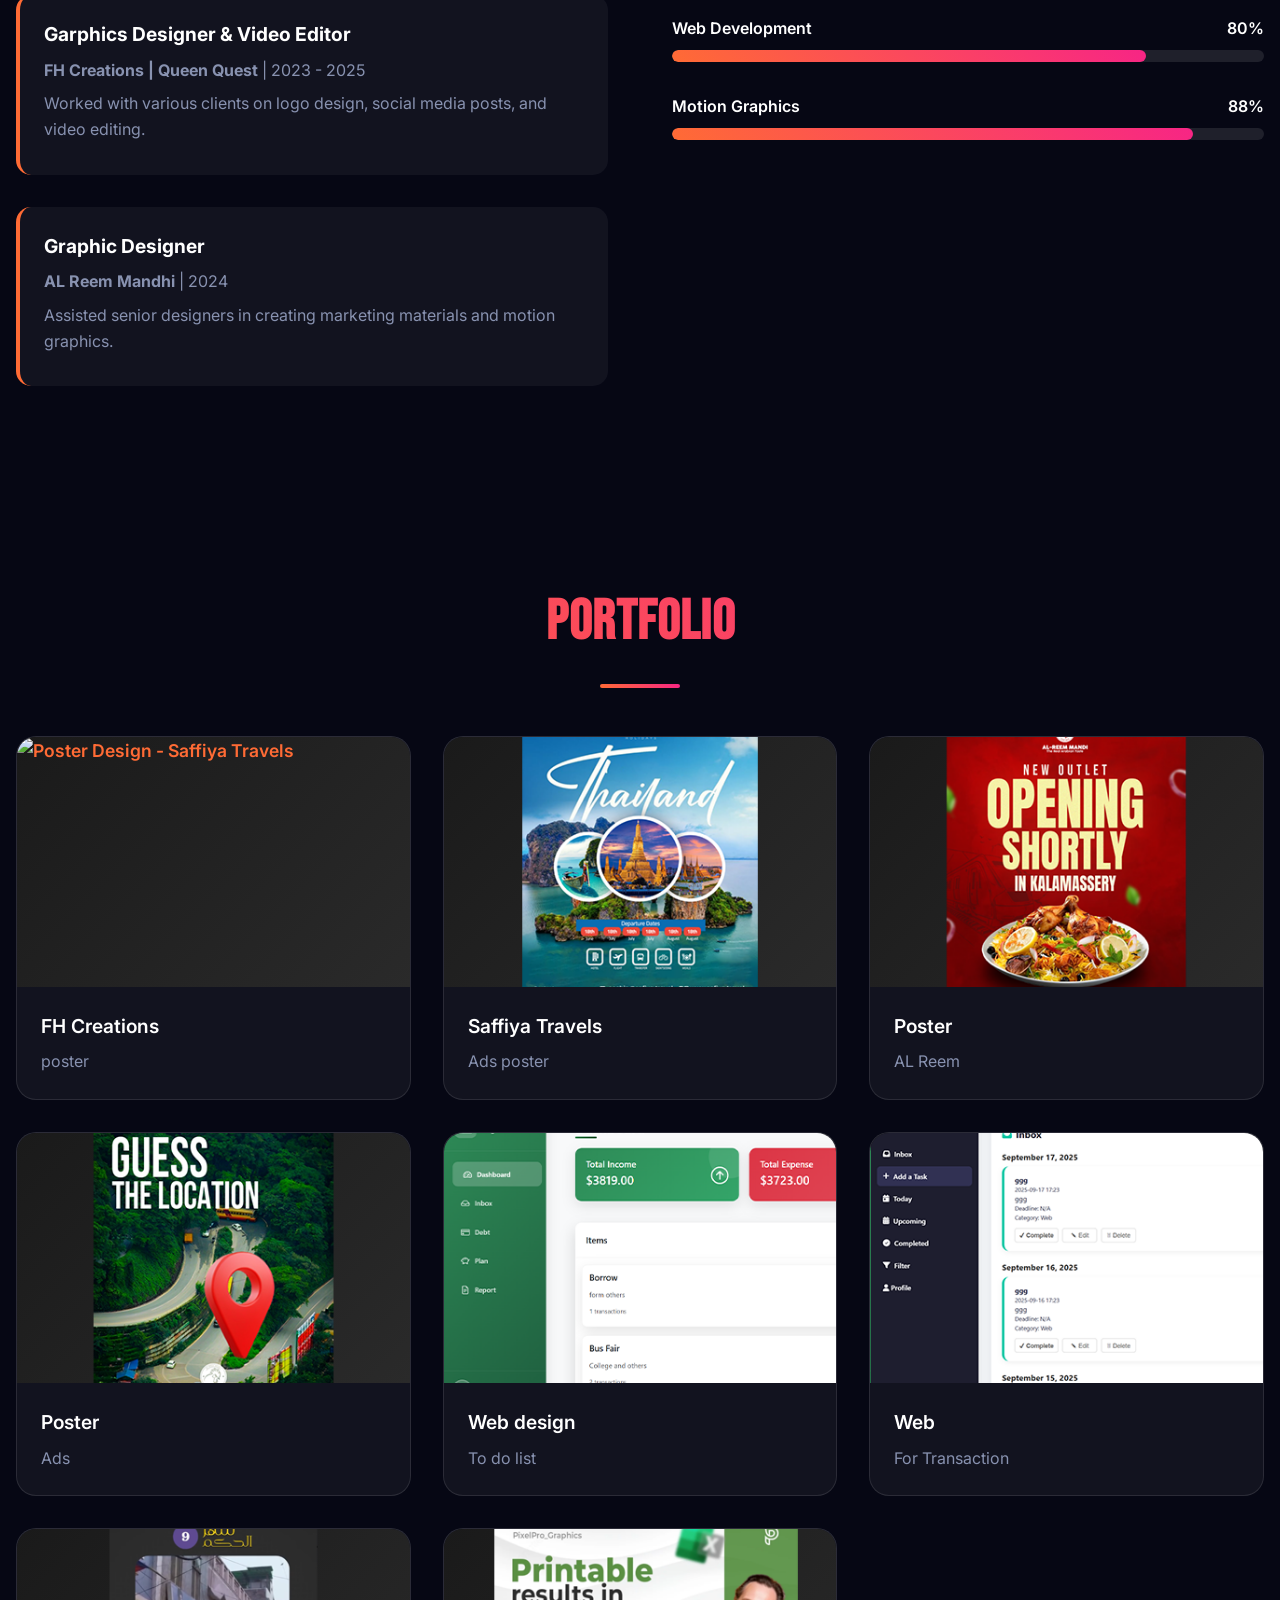
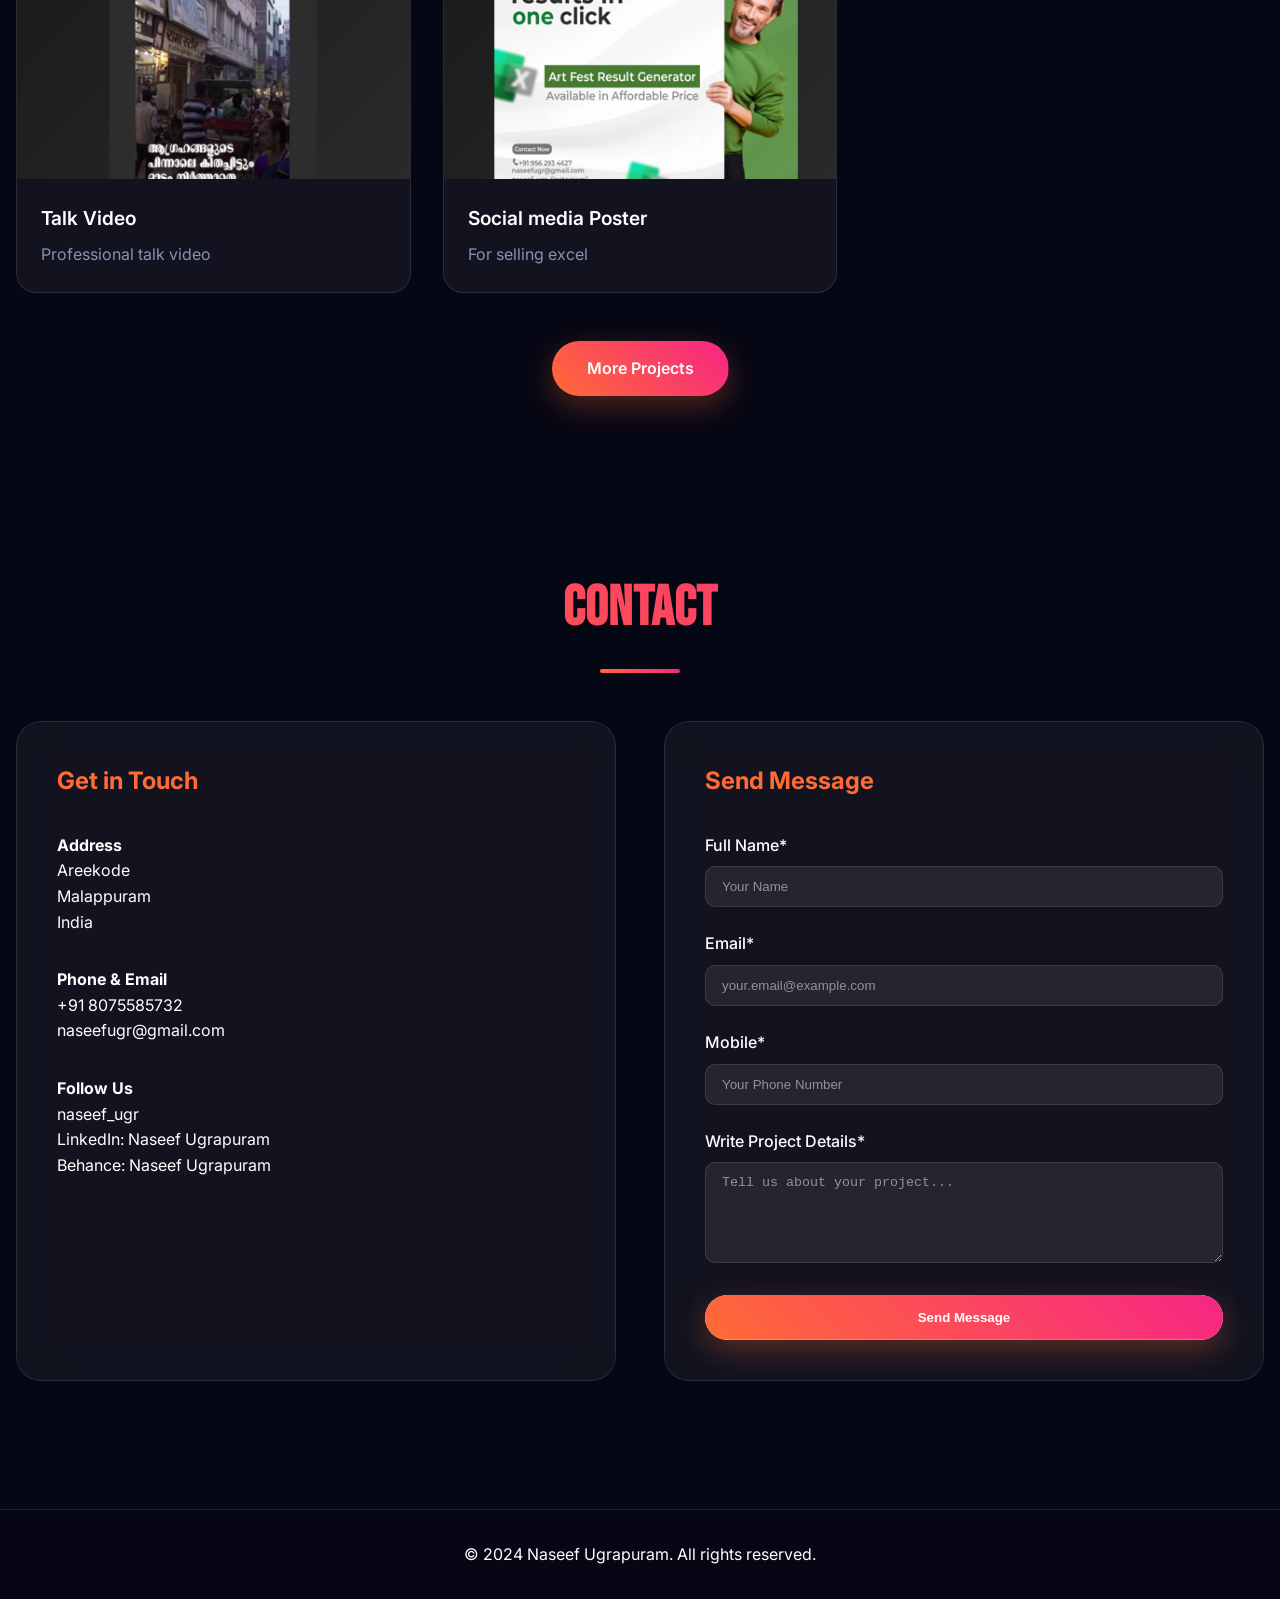
==== commit fbd9307c: "Update index.html" ====
--- a/index.html
+++ b/index.html
@@ -1289,17 +1289,17 @@
                 <h3>Experience</h3>
                 <div class="exp-item">
                     <h4>Graphic Designer</h4>
-                    <p><strong>Safiya Travels</strong> | 2025</p>
+                    <p><strong>Zidnee Islamic Online Course</strong> | 2025 </p>
                     <p>Designed posters, branding kits, and handled client projects with creative direction.</p>
                 </div>
                 <div class="exp-item">
-                    <h4>Freelance Designer</h4>
-                    <p><strong>Self-Employed</strong> | 2023 - 2025</p>
+                    <h4>Garphics Designer & Video Editor</h4>
+                    <p><strong>FH Creations | Queen Quest</strong> | 2023 - 2025</p>
                     <p>Worked with various clients on logo design, social media posts, and video editing.</p>
                 </div>
                 <div class="exp-item">
                     <h4>Graphic Designer</h4>
-                    <p><strong>AL Reem Mandhi</strong> | 2025 - Present</p>
+                    <p><strong>AL Reem Mandhi</strong> | 2024</p>
                     <p>Assisted senior designers in creating marketing materials and motion graphics.</p>
                 </div>
             </div>
@@ -1335,6 +1335,15 @@
     <section id="portfolio" class="section">
         <h2 class="section-title">Portfolio</h2>
         <div class="portfolio-grid">
+                    <div class="portfolio-item">
+                <div class="portfolio-image">
+                    <img src="image/00.png" alt="Poster Design - Saffiya Travels" />
+                </div>
+                <div class="portfolio-content">
+                    <h4>FH Creations</h4>
+                    <p> poster</p>
+                </div>
+            </div>
             <div class="portfolio-item">
                 <div class="portfolio-image">
                     <img src="image/01.png" alt="Poster Design - Saffiya Travels" />
@@ -1389,15 +1398,7 @@
                     <p>Professional talk video</p>
                 </div>
             </div>
-            <div class="portfolio-item">
-                <div class="portfolio-image">
-      <img src="image/07.png" alt="Web Design - Transaction" />
-                </div>
-                <div class="portfolio-content">
-                    <h4>Talk Video</h4>
-                    <p>Professional talk video</p>
-                </div>
-            </div>
+     
             <div class="portfolio-item">
                 <div class="portfolio-image">
                 <img src="image/08.png" alt="Web Design - Transaction" />
@@ -1605,3 +1606,4 @@
     </script>
 </body>
 </html>
+
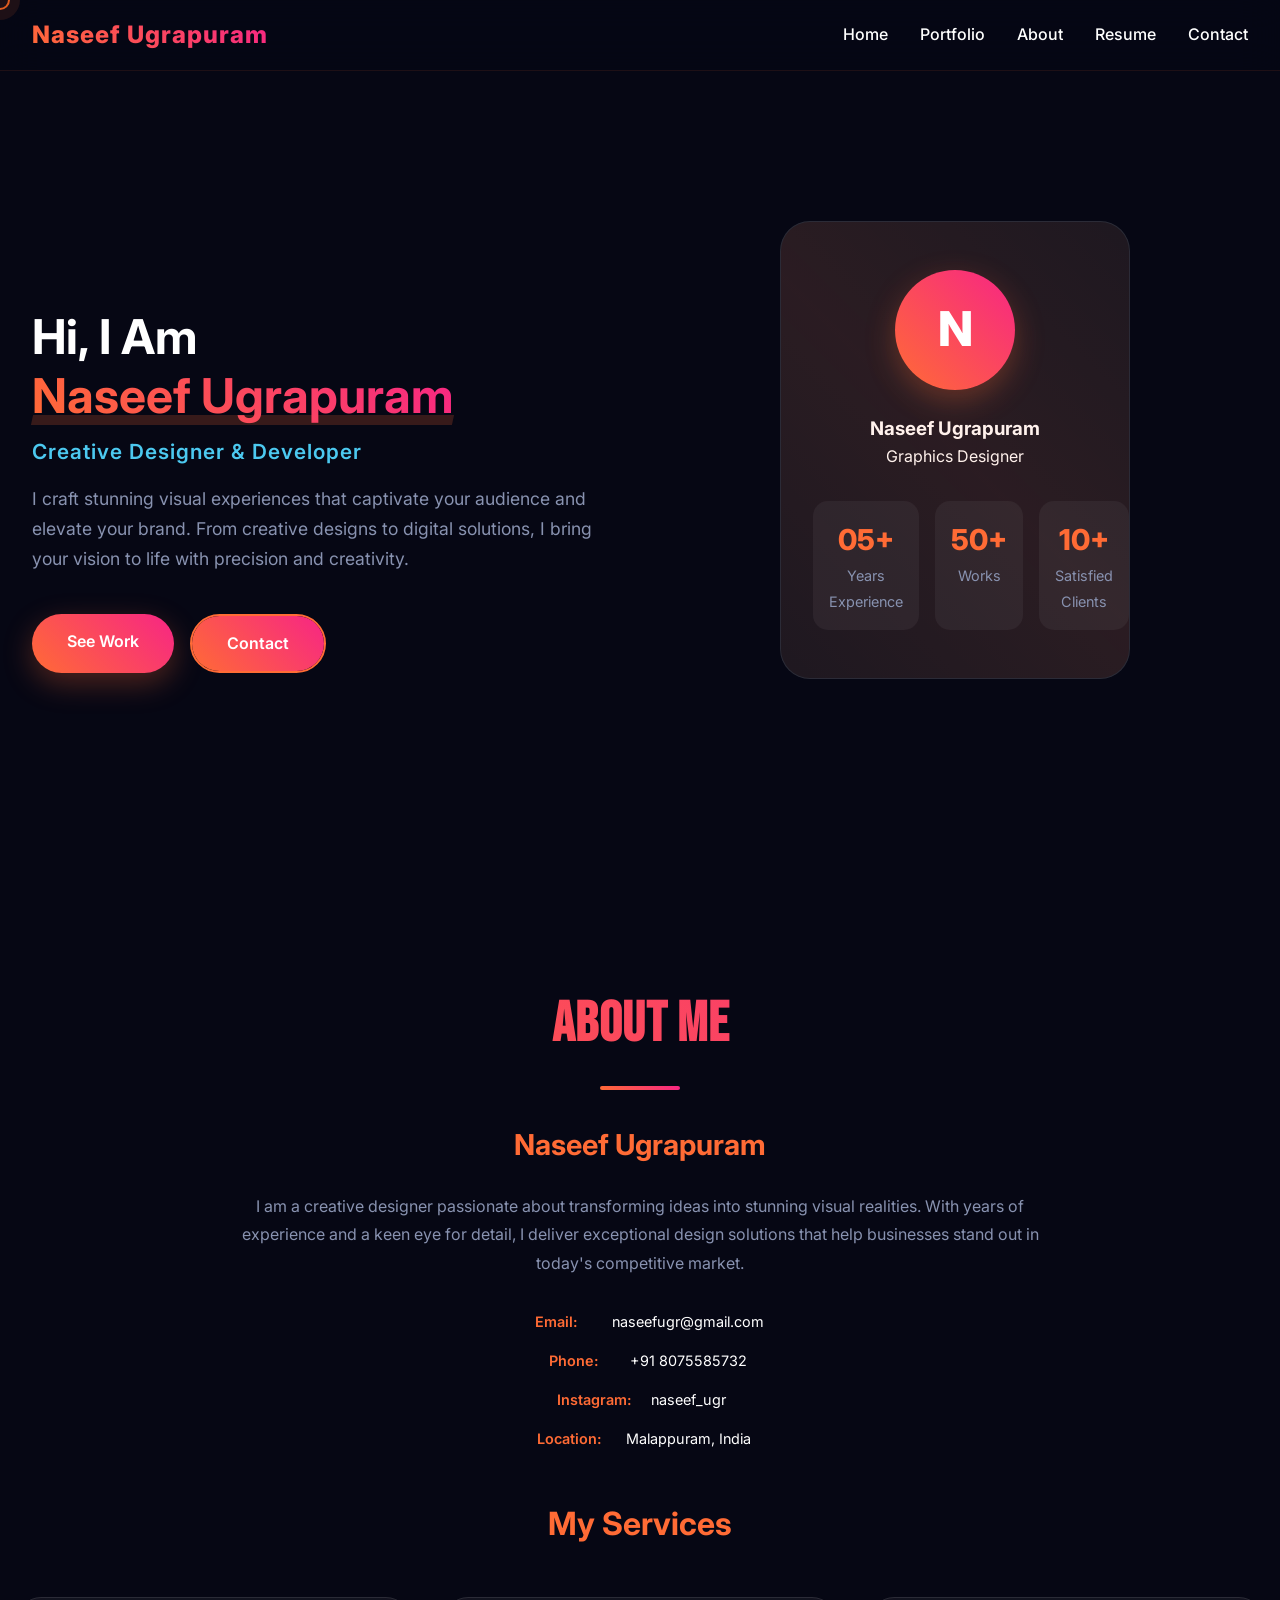
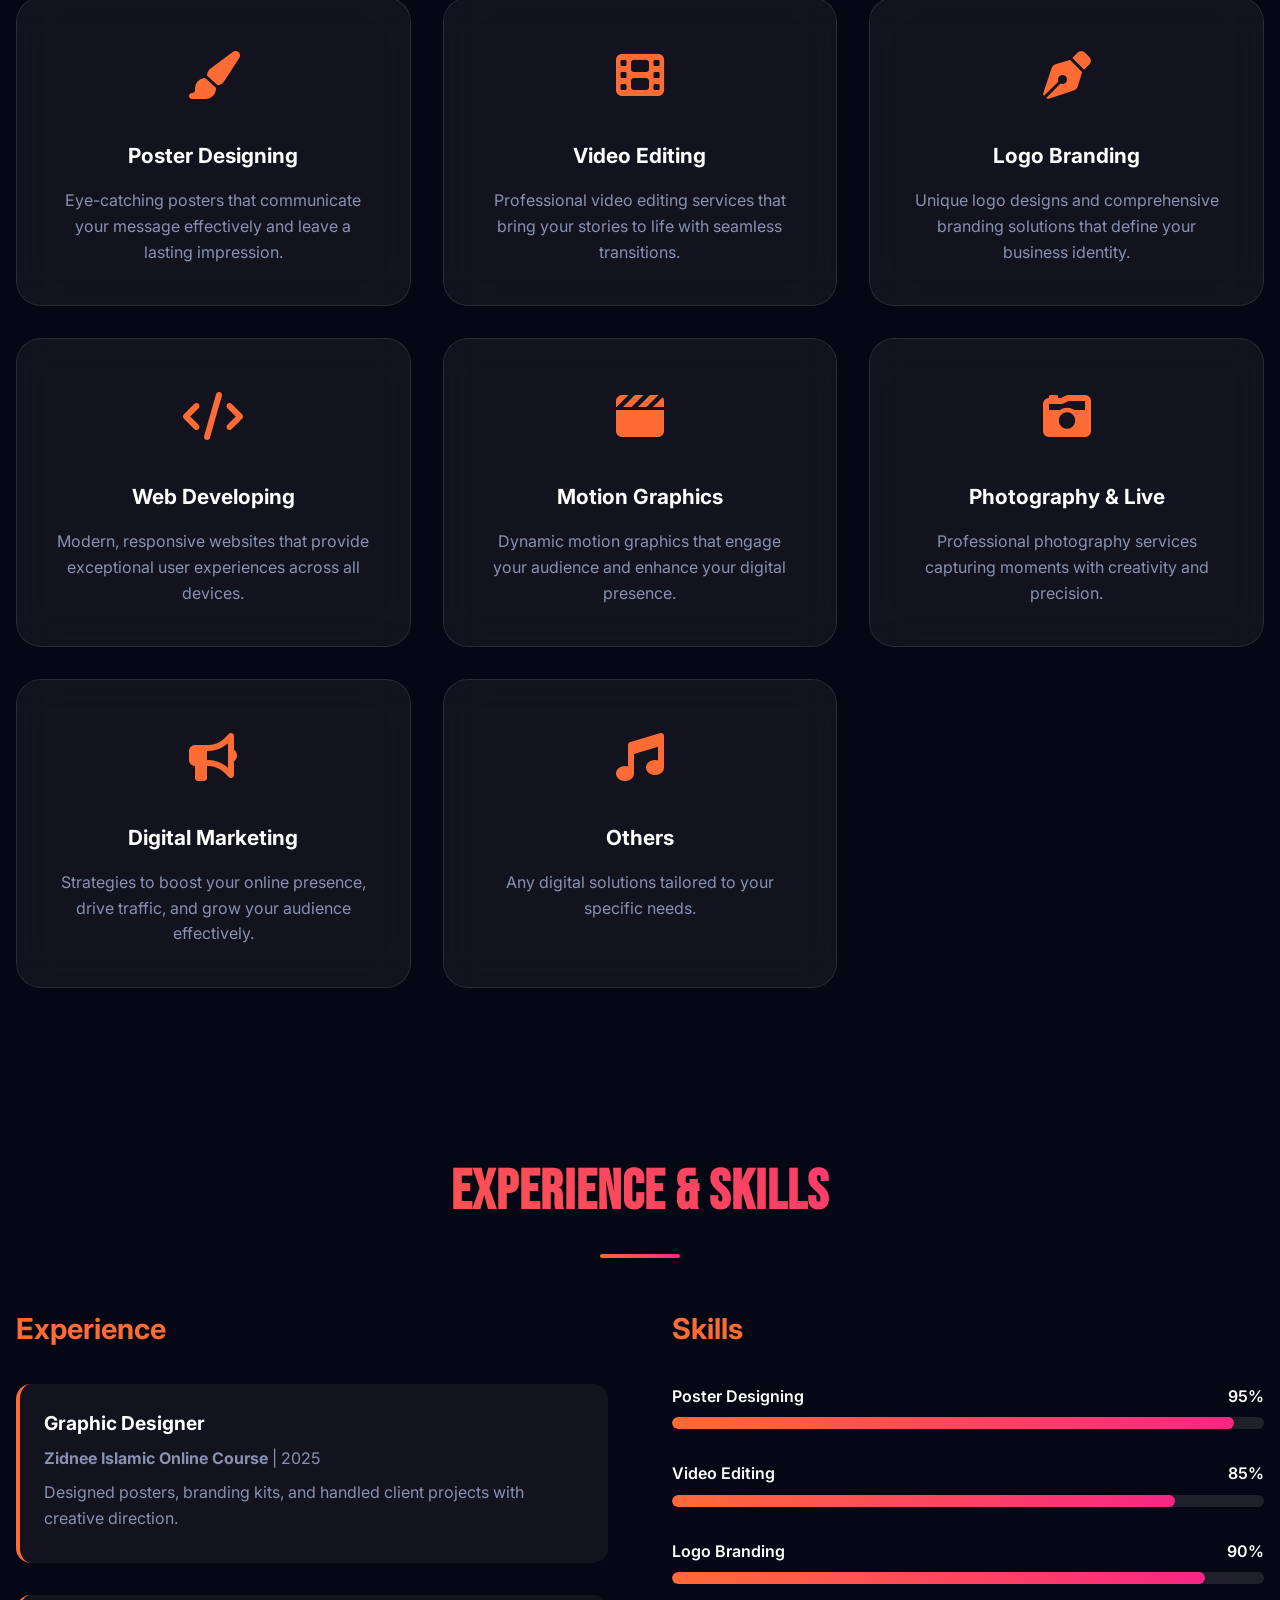
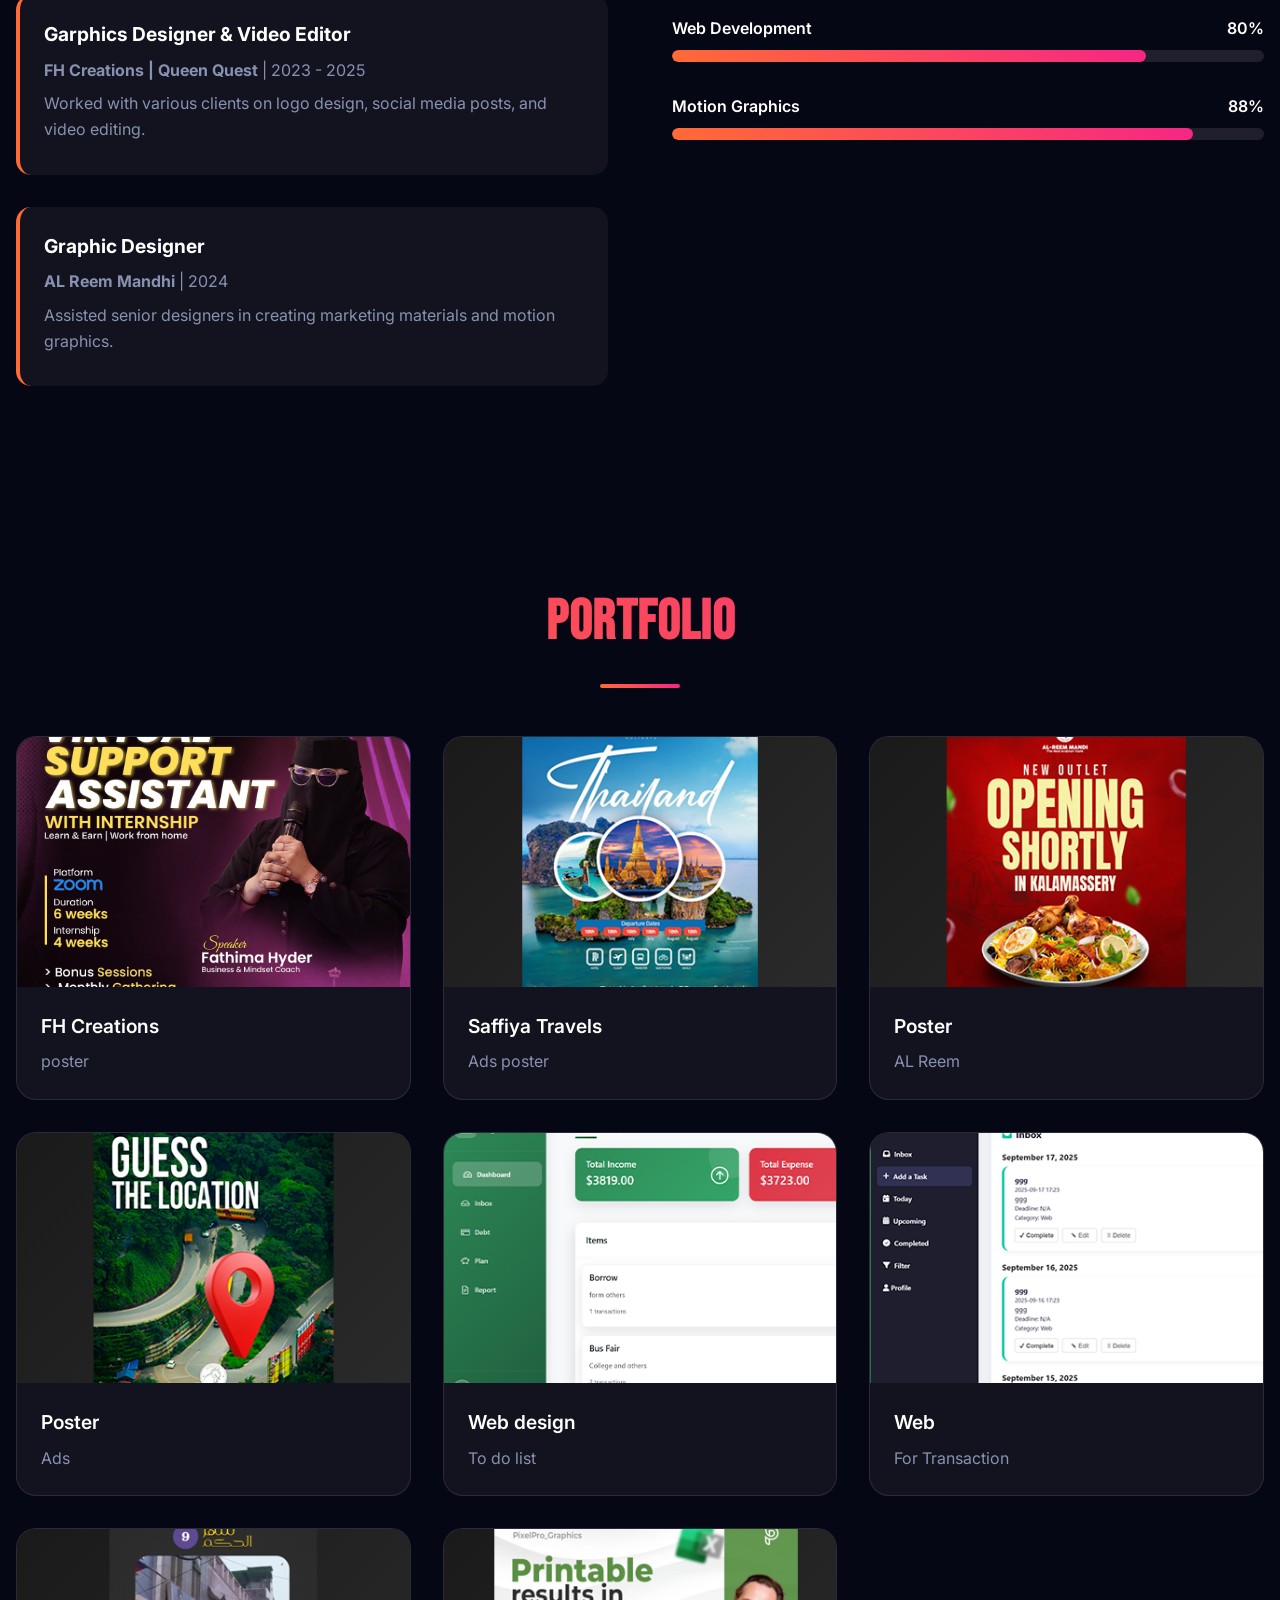
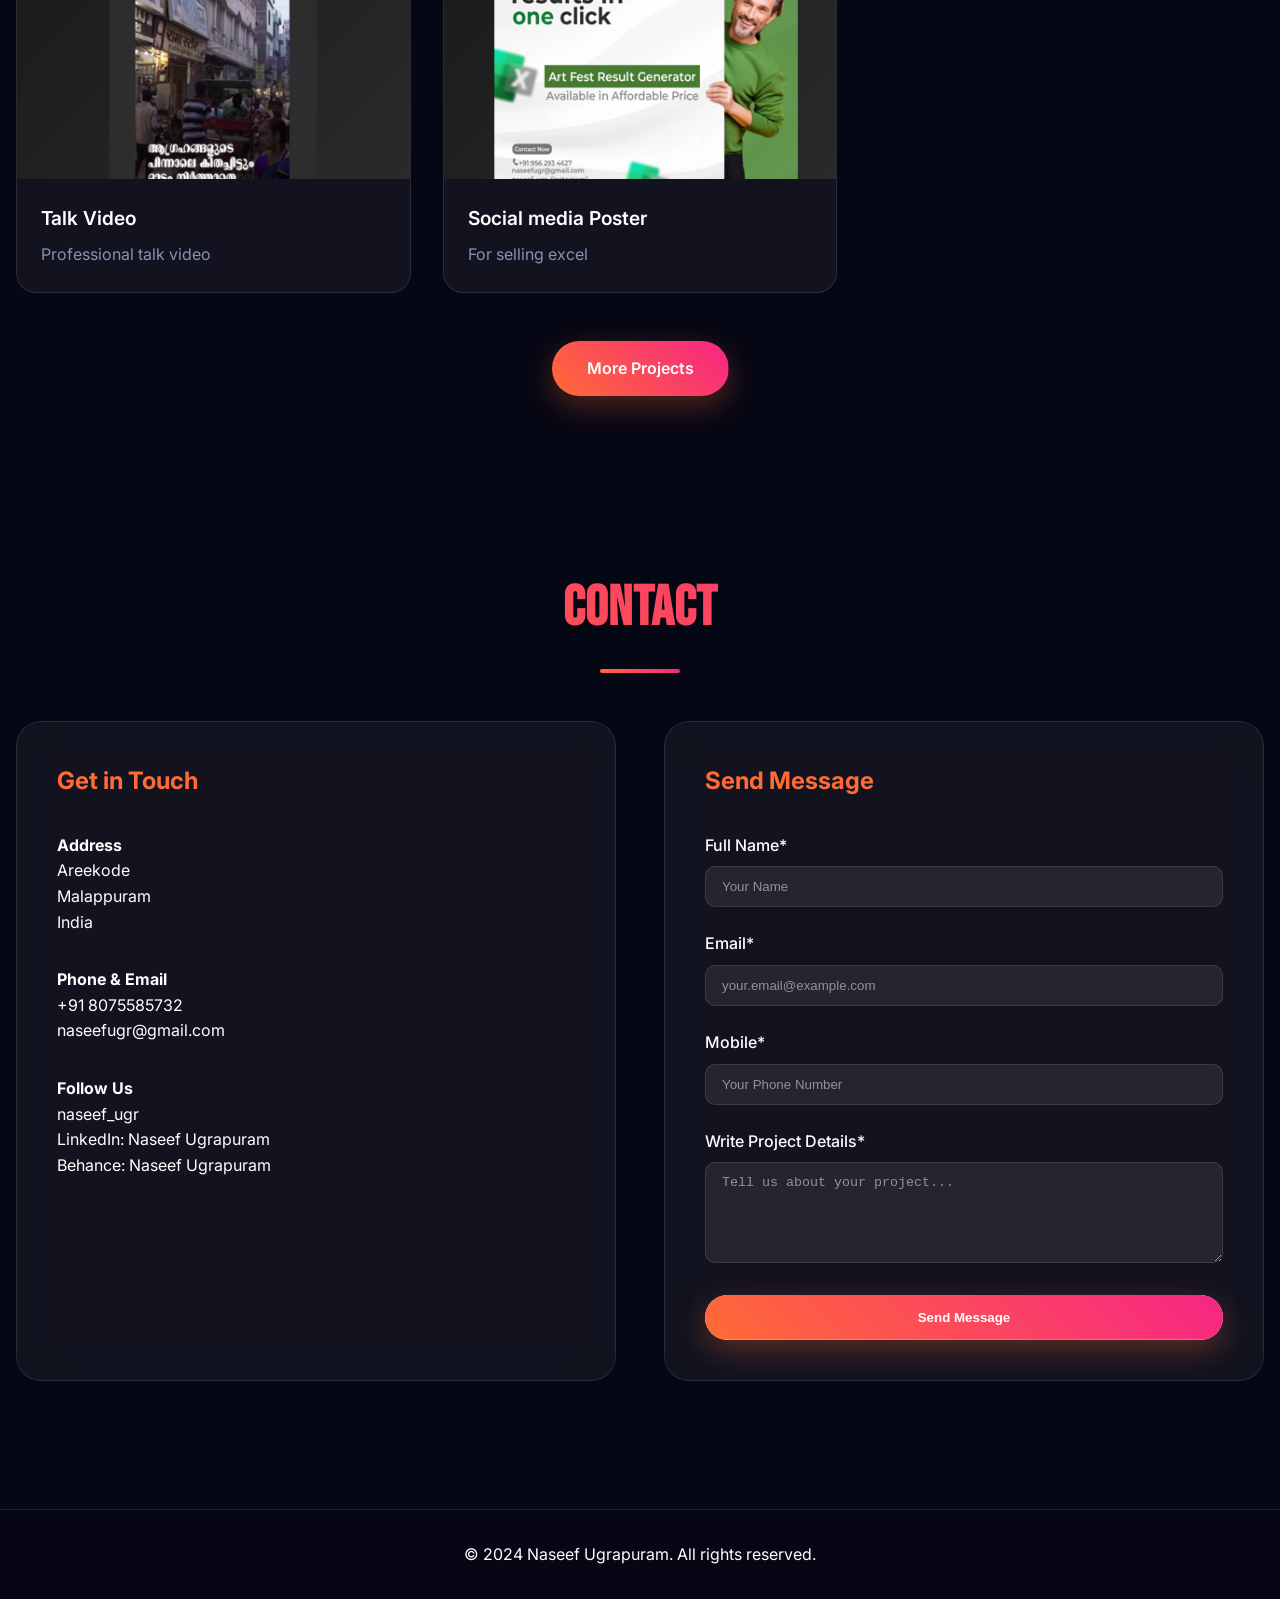
==== commit 33585099: "Update print statement from 'Hello' to 'Goodbye'" ====
--- a/index.html
+++ b/index.html
@@ -1337,7 +1337,7 @@
         <div class="portfolio-grid">
                     <div class="portfolio-item">
                 <div class="portfolio-image">
-                    <img src="image/00.png" alt="Poster Design - Saffiya Travels" />
+                    <img src="image/00.jpg" alt="Poster Design - Saffiya Travels" />
                 </div>
                 <div class="portfolio-content">
                     <h4>FH Creations</h4>
@@ -1607,3 +1607,4 @@
 </body>
 </html>
 
+
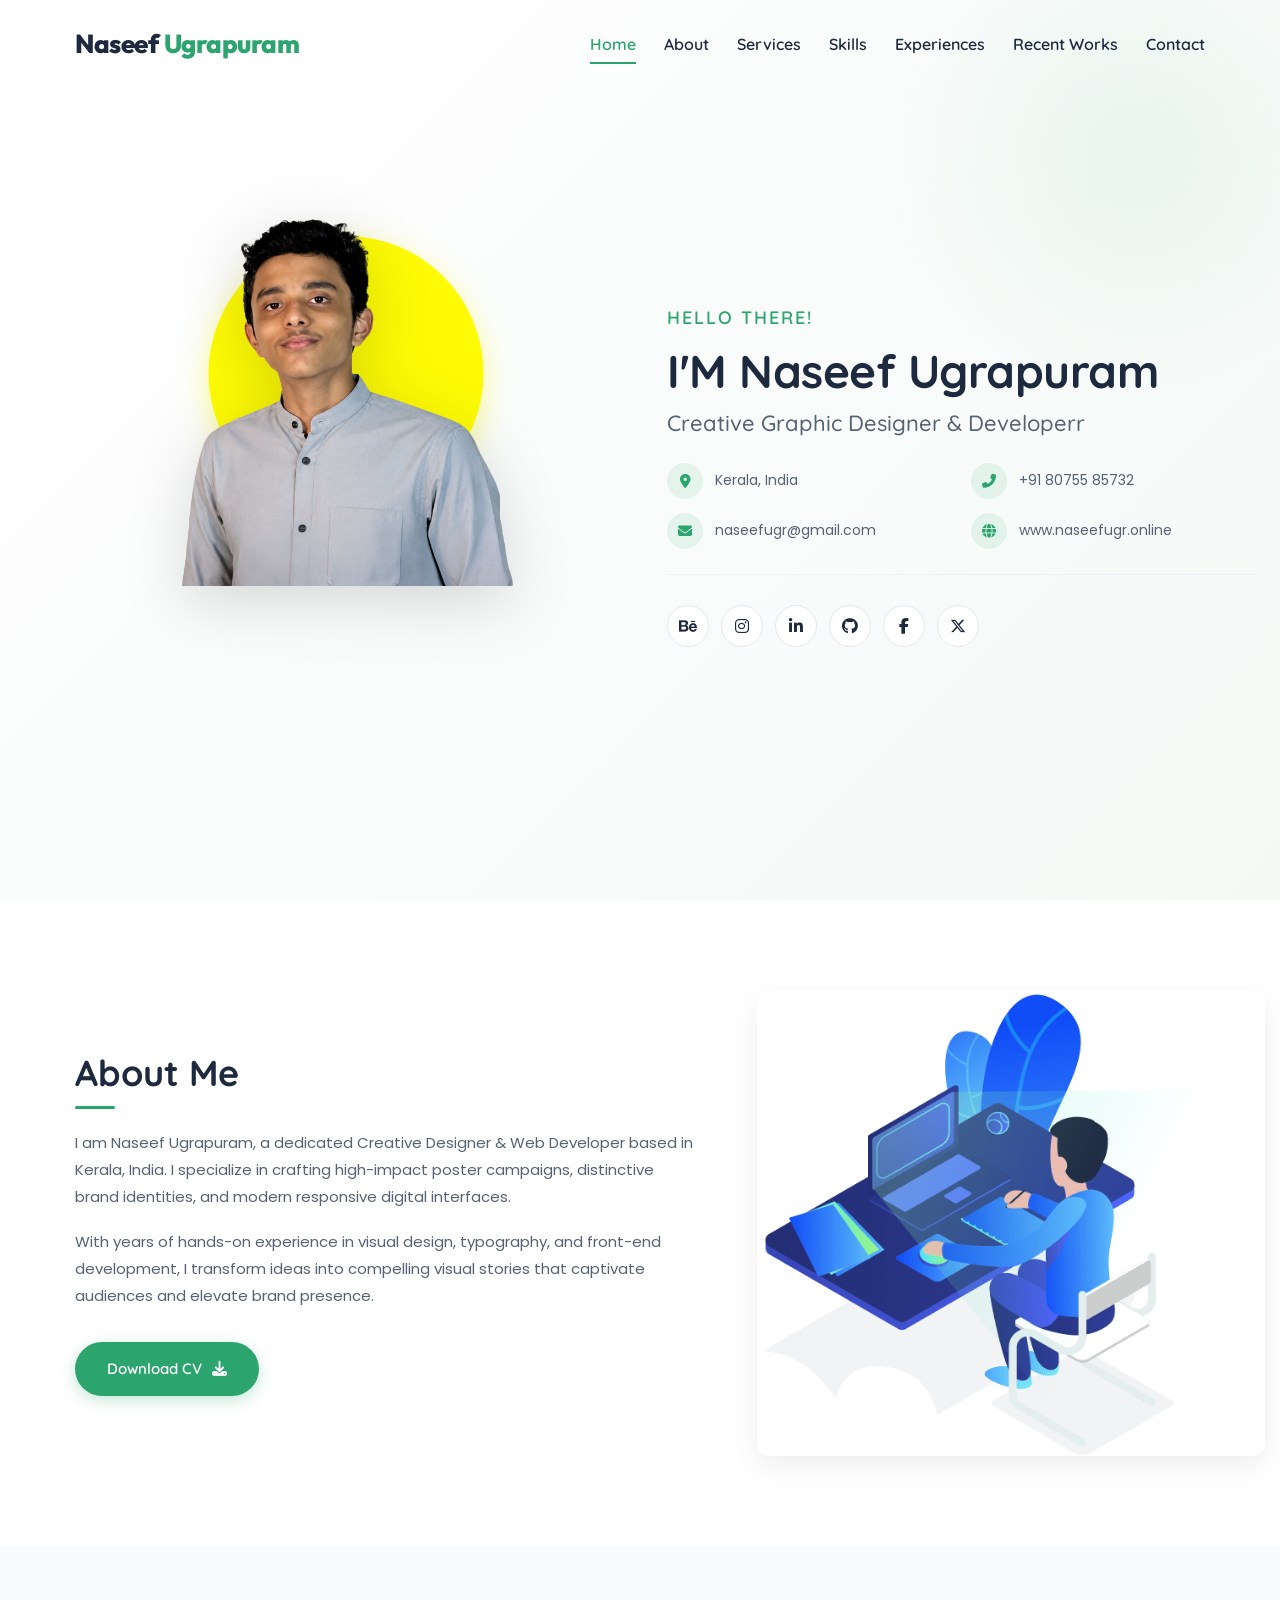
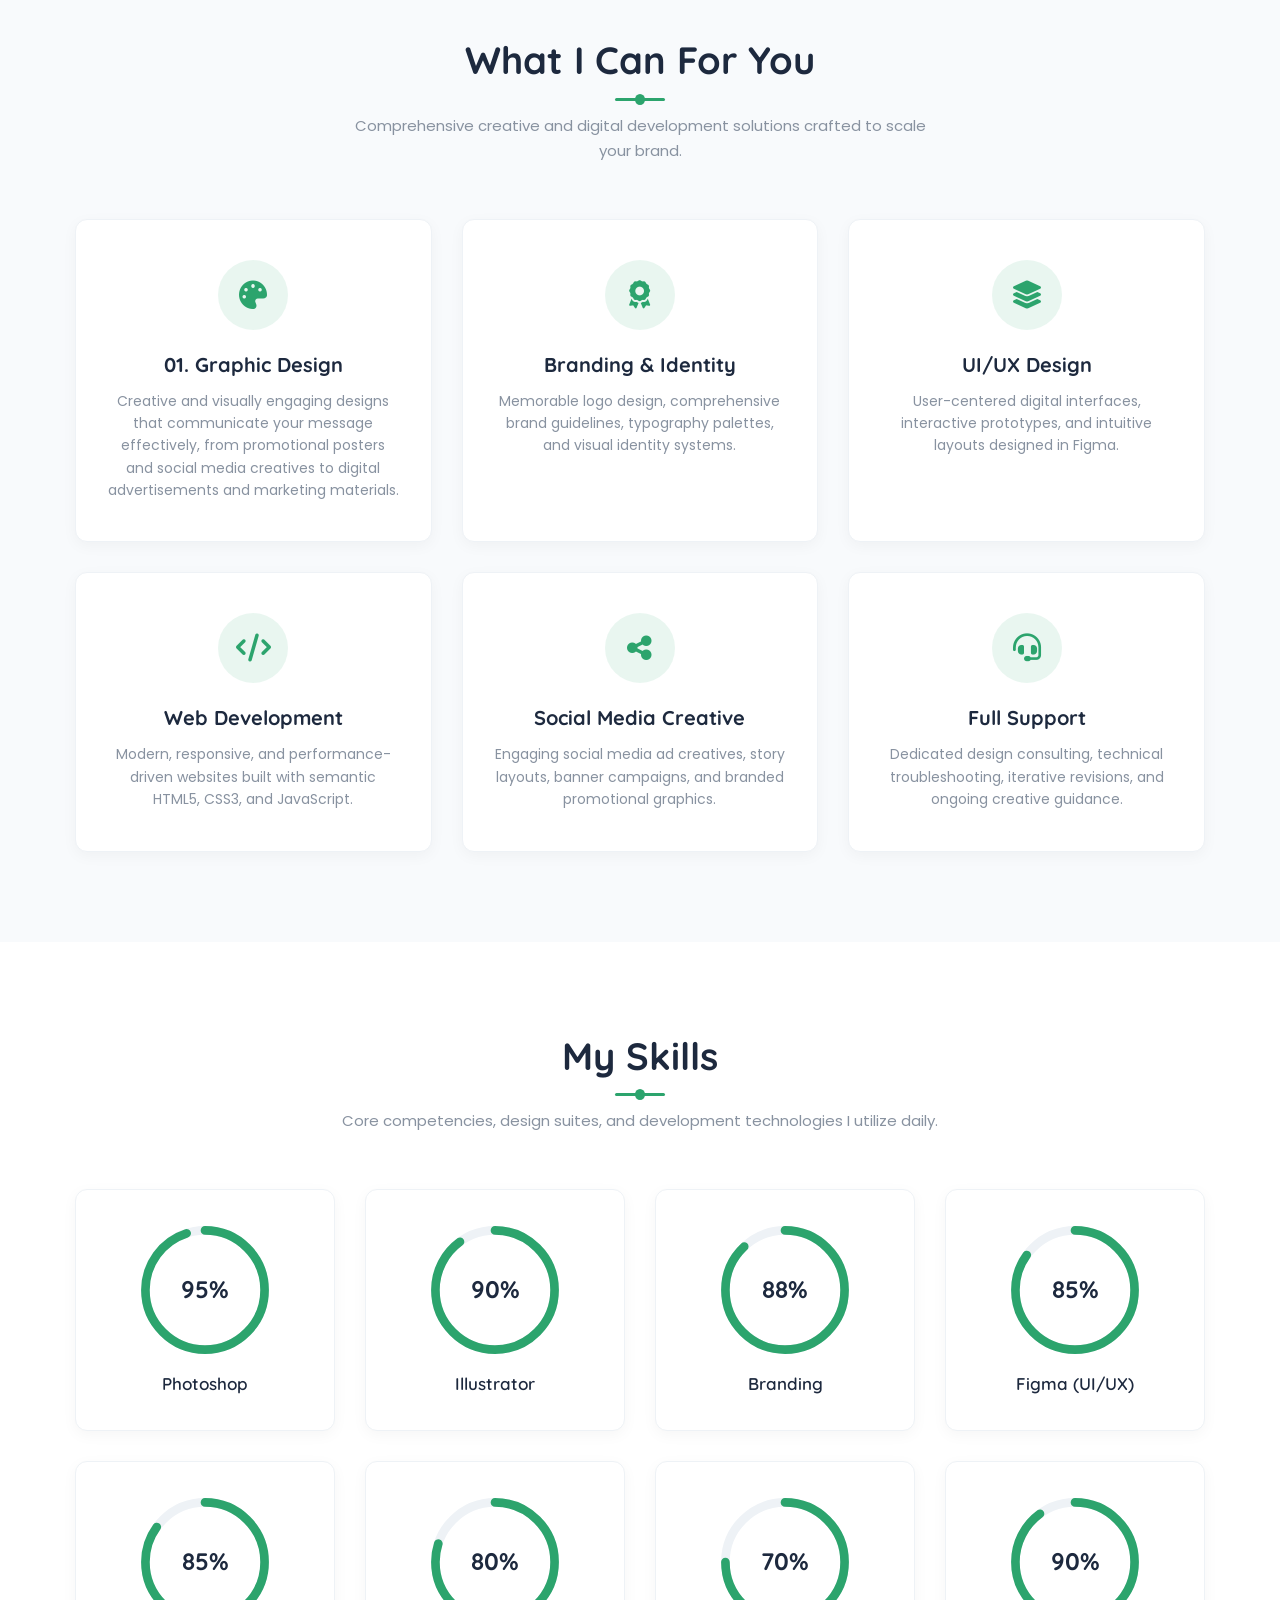
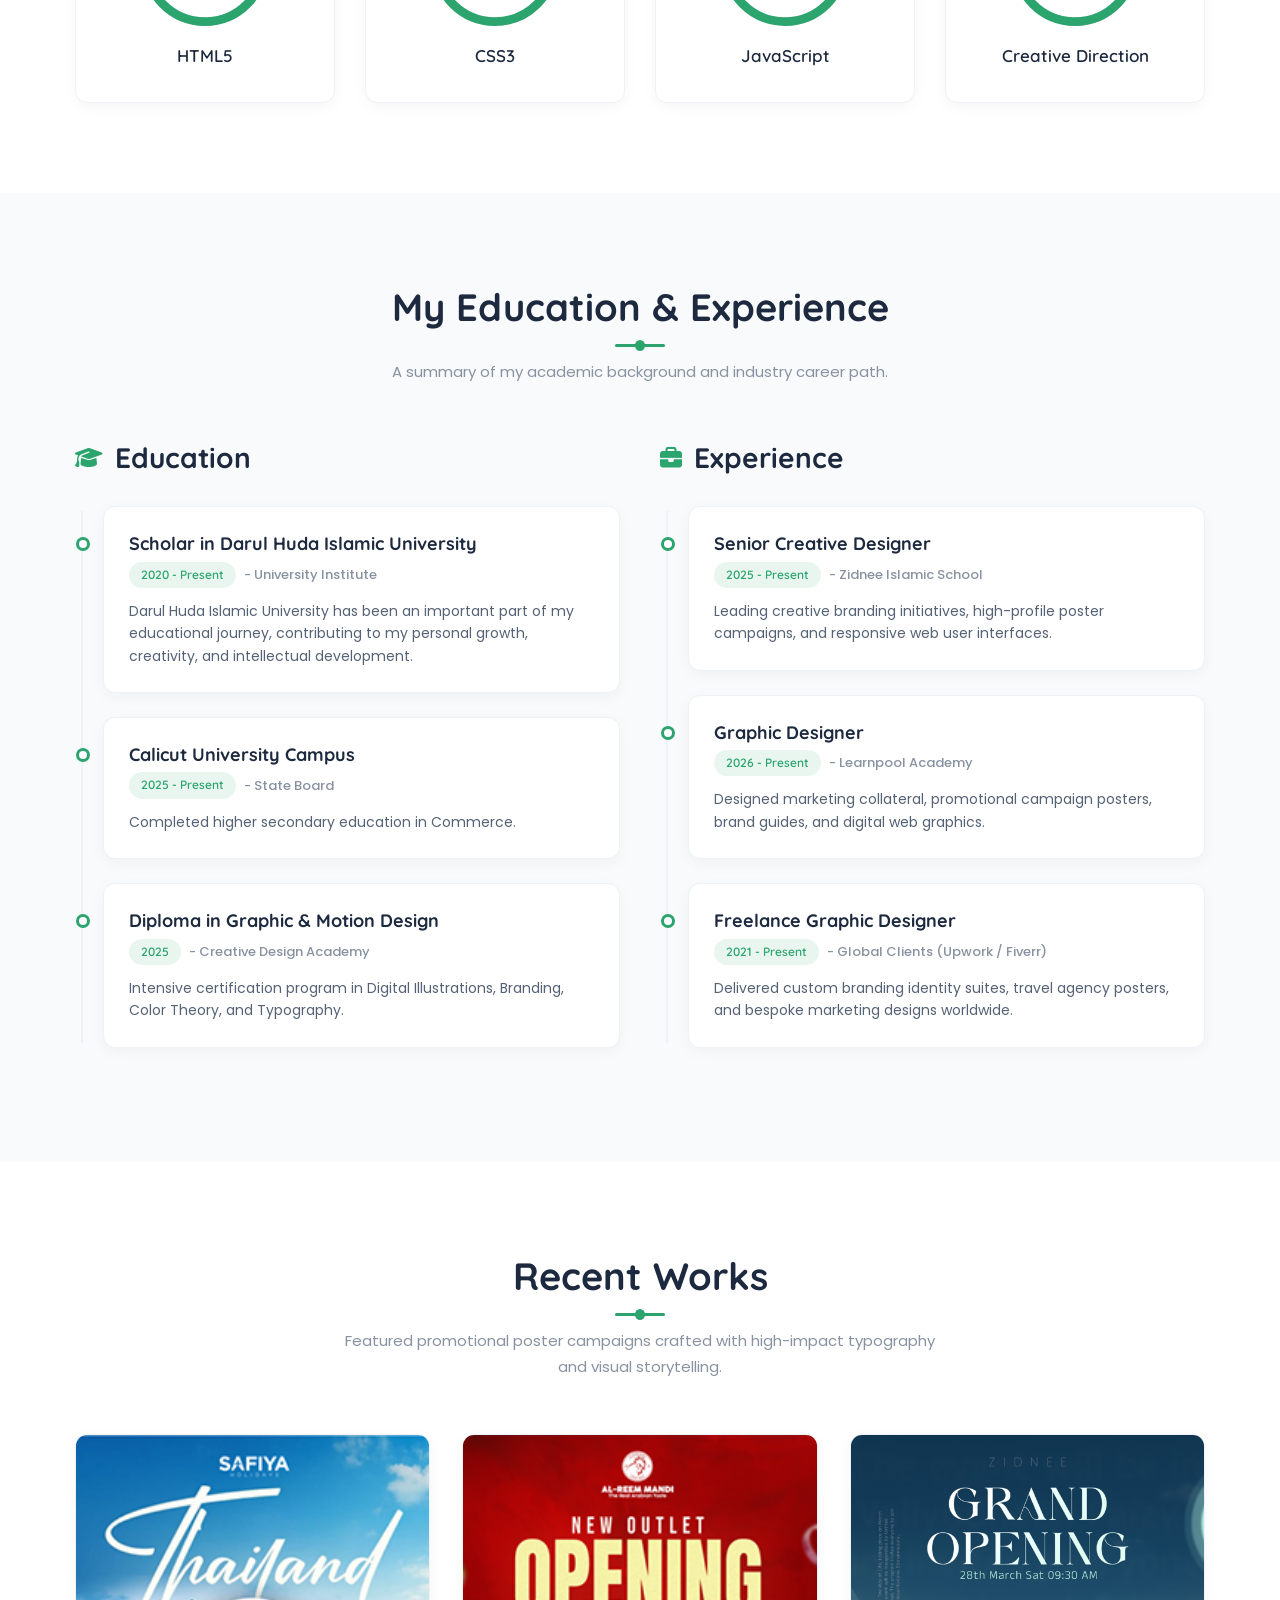
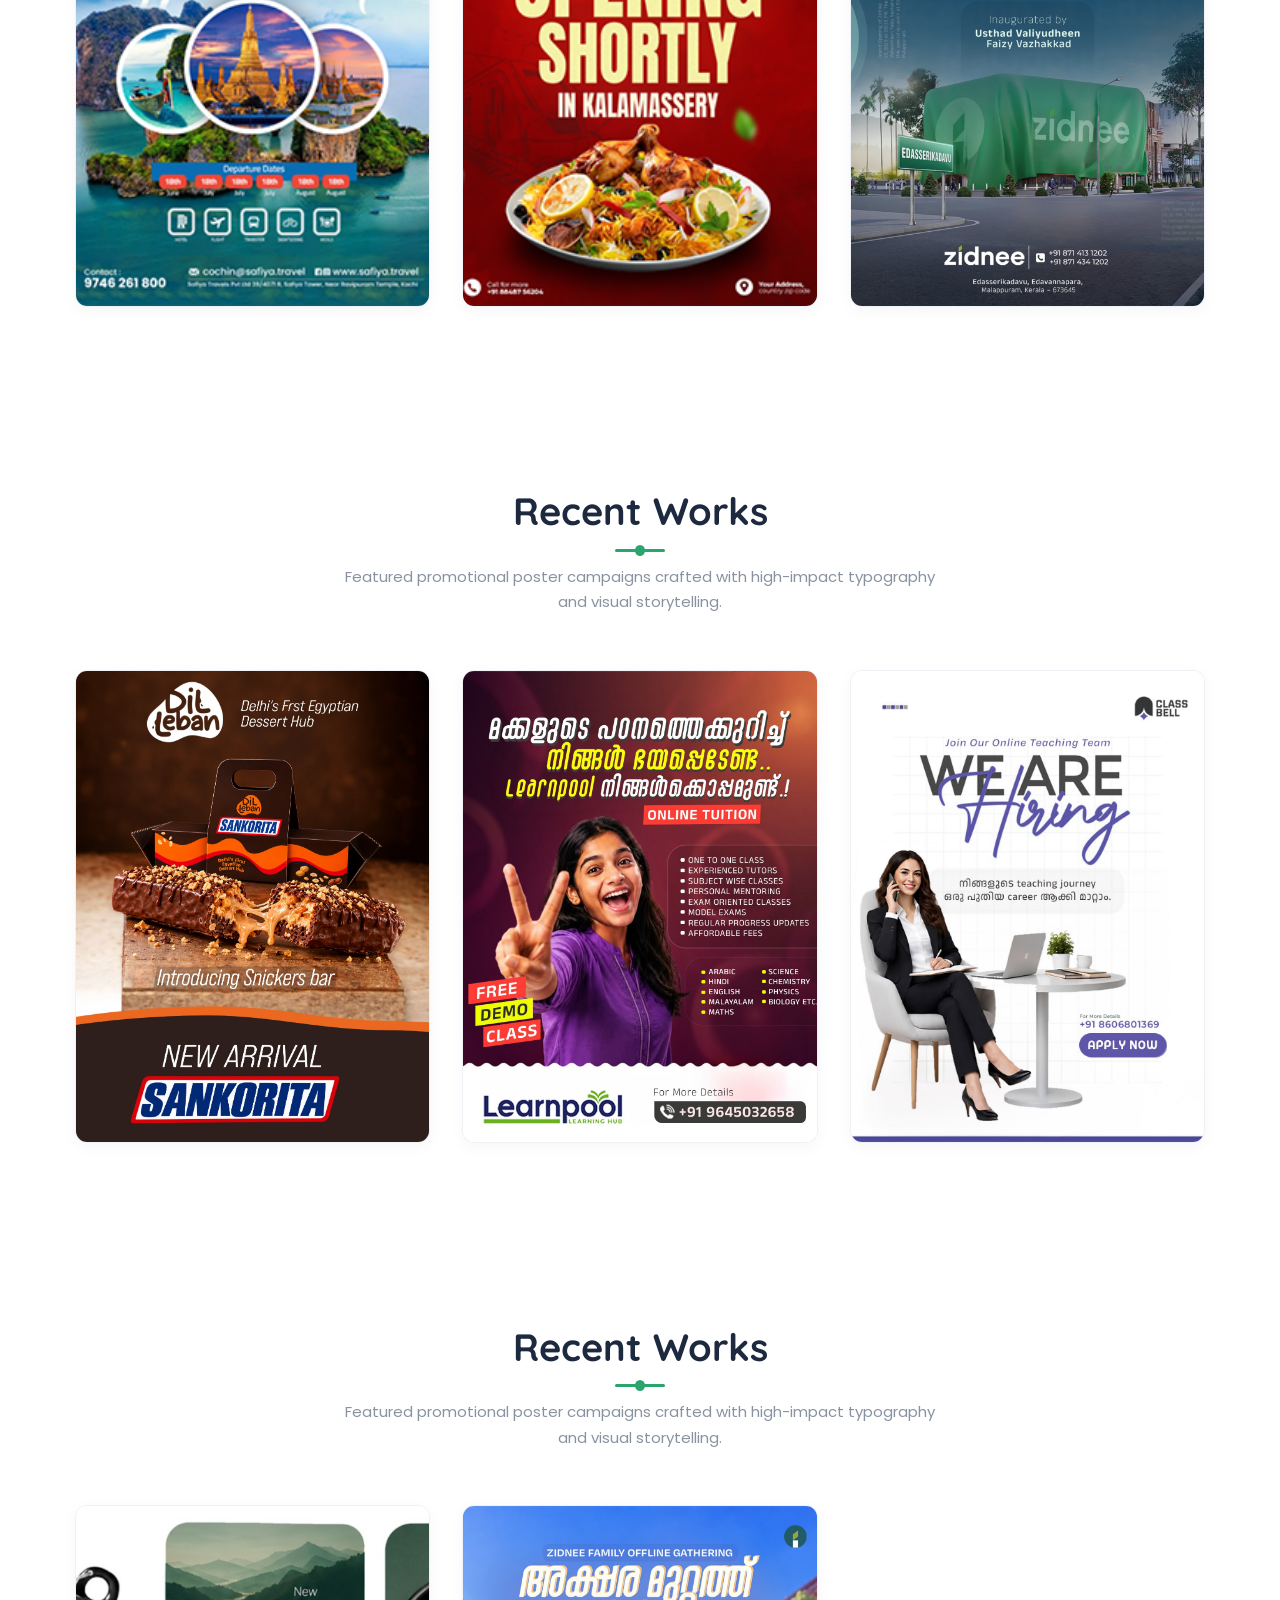
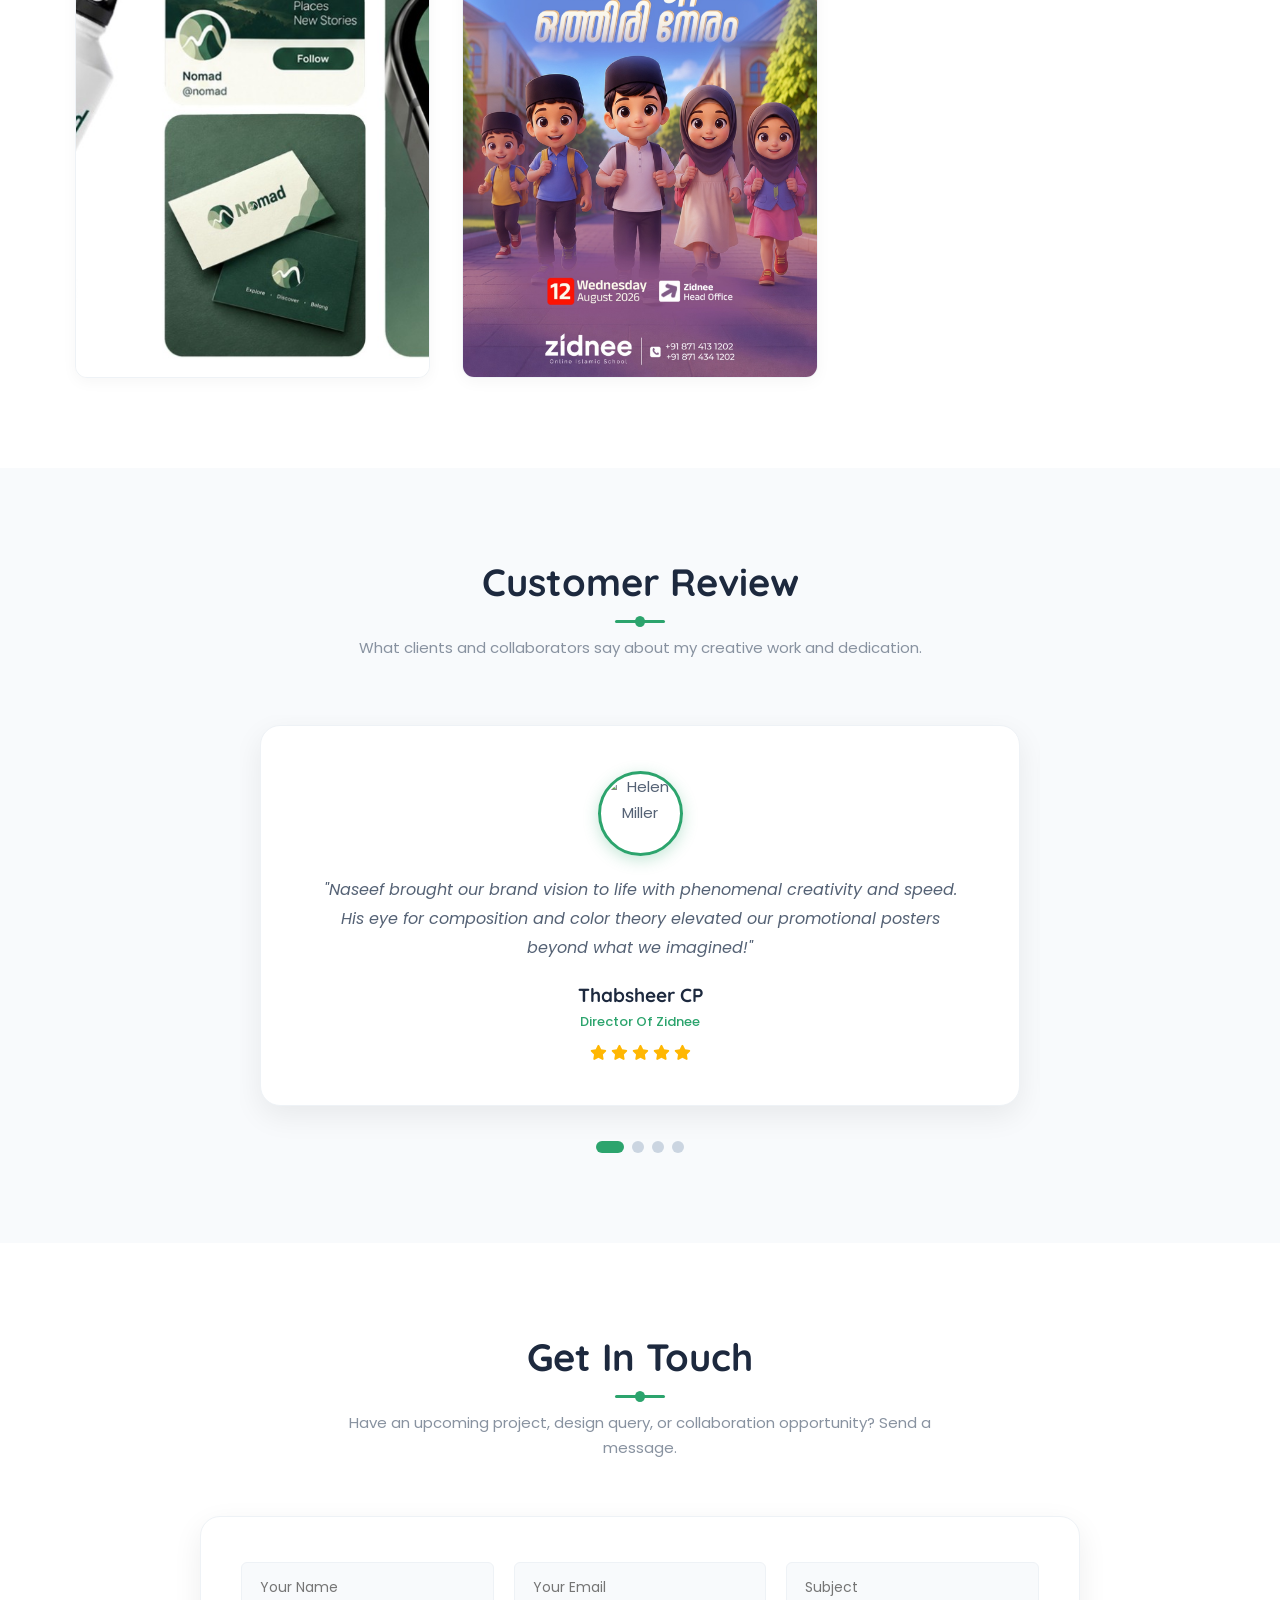
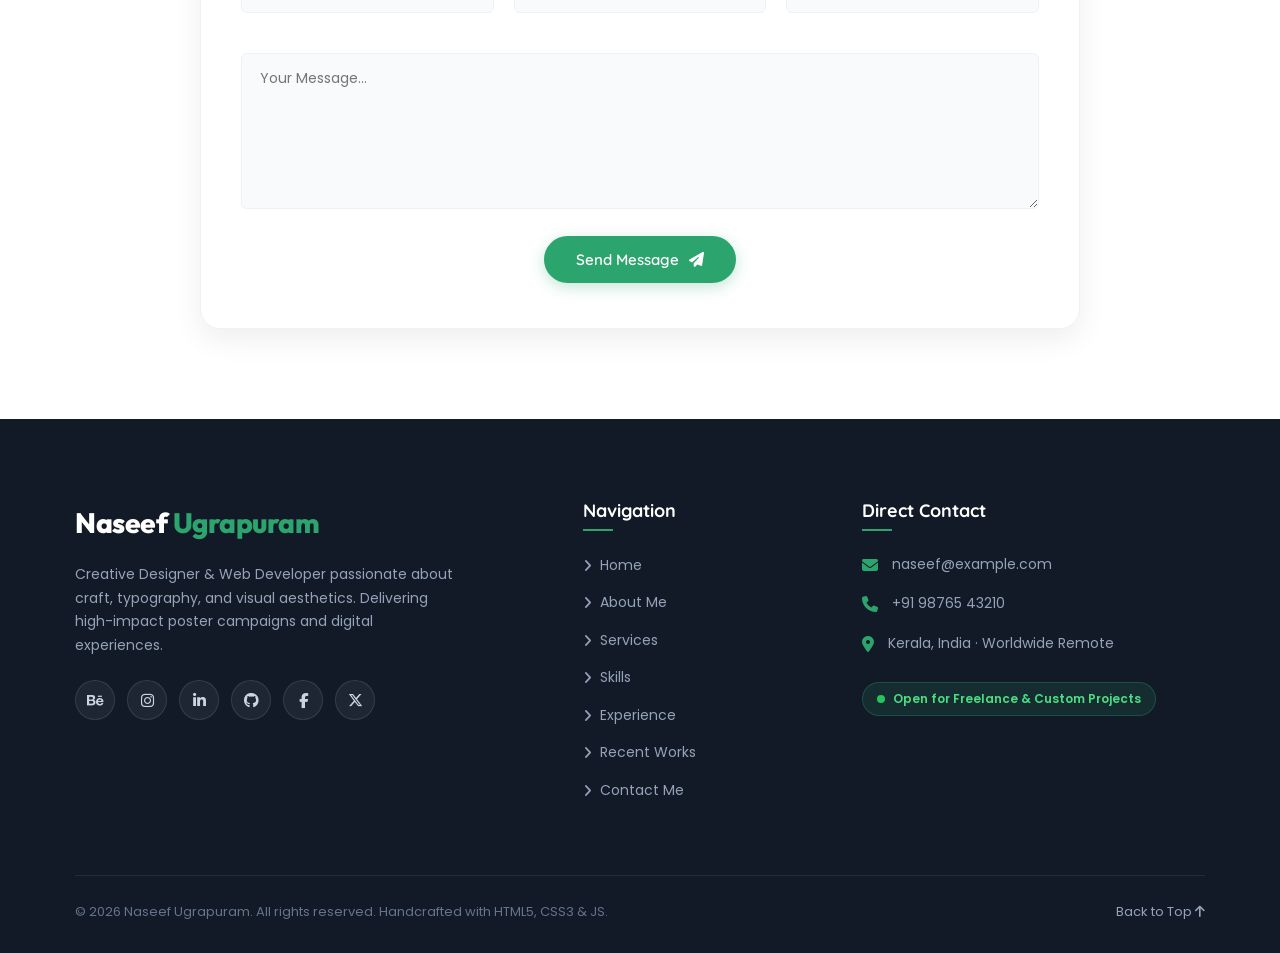
==== commit 05d1a1df: "Add files via upload" ====
--- a/index.html
+++ b/index.html
@@ -1,1610 +1,857 @@
-<!DOCTYPE html>
-<html lang="en">
-<head>
-    <meta charset="UTF-8">
-    <meta name="viewport" content="width=device-width, initial-scale=1.0">
-    <title>Naseef Ugrapuram | Creative Designer</title>
-    <link rel="stylesheet" href="https://cdnjs.cloudflare.com/ajax/libs/font-awesome/6.5.0/css/all.min.css">
-    <style>
-        @import url('https://fonts.googleapis.com/css2?family=Bebas+Neue&family=Inter:wght@300;400;500;600;700;800;900&display=swap');
-        
-        * {
-            margin: 0;
-            padding: 0;
-            box-sizing: border-box;
-        }
-        
-        :root {
-            --primary: #ff6b35;
-            --secondary: #f72585;
-            --accent: #4cc9f0;
-            --dark: #0a0e27;
-            --darker: #060714;
-            --light: #ffffff;
-            --gray: #8892b0;
-        }
-        
-        body {
-            font-family: 'Inter', -apple-system, BlinkMacSystemFont, sans-serif;
-            background: var(--darker);
-            color: var(--light);
-            line-height: 1.6;
-            scroll-behavior: smooth;
-            overflow-x: hidden;
-        }
-
-        /* Custom Cursor - Hide on mobile */
-        .cursor {
-            width: 20px;
-            height: 20px;
-            border: 2px solid var(--primary);
-            border-radius: 50%;
-            position: fixed;
-            transform: translate(-50%, -50%);
-            pointer-events: none;
-            transition: all 0.1s ease;
-            z-index: 9999;
-            mix-blend-mode: difference;
-            display: none;
-        }
-        
-        .cursor-follower {
-            width: 40px;
-            height: 40px;
-            background: rgba(255, 107, 53, 0.1);
-            border-radius: 50%;
-            position: fixed;
-            transform: translate(-50%, -50%);
-            pointer-events: none;
-            transition: all 0.3s ease;
-            z-index: 9998;
-            display: none;
-        }
-        
-        /* Animated Background - Simplified for mobile */
-        .bg-animation {
-            position: fixed;
-            top: 0;
-            left: 0;
-            width: 100%;
-            height: 100%;
-            z-index: -1;
-            overflow: hidden;
-        }
-        
-        .bg-animation span {
-            position: absolute;
-            display: block;
-            width: 20px;
-            height: 20px;
-            background: rgba(255, 107, 53, 0.2);
-            animation: move 25s linear infinite;
-            bottom: -150px;
-        }
-        
-        .bg-animation span:nth-child(1) {
-            left: 25%;
-            width: 80px;
-            height: 80px;
-            animation-delay: 0s;
-        }
-        
-        .bg-animation span:nth-child(2) {
-            left: 10%;
-            width: 20px;
-            height: 20px;
-            animation-delay: 2s;
-            animation-duration: 12s;
-        }
-        
-        .bg-animation span:nth-child(3) {
-            left: 70%;
-            width: 20px;
-            height: 20px;
-            animation-delay: 4s;
-        }
-        
-        .bg-animation span:nth-child(4) {
-            left: 40%;
-            width: 60px;
-            height: 60px;
-            animation-delay: 0s;
-            animation-duration: 18s;
-        }
-        
-        .bg-animation span:nth-child(5) {
-            left: 65%;
-            width: 20px;
-            height: 20px;
-            animation-delay: 0s;
-        }
-        
-        .bg-animation span:nth-child(6) {
-            left: 75%;
-            width: 110px;
-            height: 110px;
-            animation-delay: 3s;
-        }
-        
-        .bg-animation span:nth-child(7) {
-            left: 35%;
-            width: 150px;
-            height: 150px;
-            animation-delay: 7s;
-        }
-        
-        .bg-animation span:nth-child(8) {
-            left: 50%;
-            width: 25px;
-            height: 25px;
-            animation-delay: 15s;
-            animation-duration: 45s;
-        }
-        
-        .bg-animation span:nth-child(9) {
-            left: 20%;
-            width: 15px;
-            height: 15px;
-            animation-delay: 2s;
-            animation-duration: 35s;
-        }
-        
-        .bg-animation span:nth-child(10) {
-            left: 85%;
-            width: 150px;
-            height: 150px;
-            animation-delay: 0s;
-            animation-duration: 11s;
-        }
-        
-        @keyframes move {
-            0% {
-                transform: translateY(0) rotate(0deg);
-                opacity: 1;
-                border-radius: 0;
-            }
-            100% {
-                transform: translateY(-1000px) rotate(720deg);
-                opacity: 0;
-                border-radius: 50%;
-            }
-        }
-
-        /* Navigation - Improved mobile menu */
-        nav {
-            position: fixed;
-            top: 0;
-            width: 100%;
-            background: rgba(6, 7, 20, 0.8);
-            backdrop-filter: blur(20px);
-            z-index: 1000;
-            padding: 1rem 2rem;
-            border-bottom: 1px solid rgba(255, 107, 53, 0.1);
-            transition: all 0.3s ease;
-        }
-        
-        nav.scrolled {
-            background: rgba(6, 7, 20, 0.95);
-            box-shadow: 0 10px 30px rgba(255, 107, 53, 0.1);
-        }
-        
-        .nav-container {
-            display: flex;
-            justify-content: space-between;
-            align-items: center;
-            max-width: 1400px;
-            margin: auto;
-        }
-        
-        .logo {
-            font-size: 1.5rem;
-            font-weight: 800;
-            background: linear-gradient(45deg, var(--primary), var(--secondary));
-            -webkit-background-clip: text;
-            -webkit-text-fill-color: transparent;
-            background-clip: text;
-            letter-spacing: 1px;
-        }
-        
-        .nav-links {
-            list-style: none;
-            display: flex;
-            gap: 2rem;
-        }
-        
-        .nav-links a {
-            color: var(--light);
-            text-decoration: none;
-            font-weight: 500;
-            position: relative;
-            transition: all 0.3s ease;
-            padding: 0.5rem 0;
-            overflow: hidden;
-        }
-        
-        /* Mobile Menu - Improved */
-        .mobile-menu-btn {
-            display: none;
-            background: none;
-            border: none;
-            color: var(--light);
-            font-size: 1.5rem;
-            cursor: pointer;
-            z-index: 1001;
-        }
-
-        /* Hero Section - Improved mobile layout */
-        .hero {
-            min-height: 100vh;
-            display: flex;
-            align-items: center;
-            justify-content: center;
-            padding: 2rem;
-            position: relative;
-            overflow: hidden;
-        }
-        
-        .hero-container {
-            display: grid;
-            grid-template-columns: 1fr 1fr;
-            gap: 4rem;
-            max-width: 1400px;
-            width: 100%;
-            align-items: center;
-        }
-        
-        .hero-content {
-            opacity: 0;
-            transform: translateY(50px);
-            animation: fadeInUp 1s ease forwards;
-        }
-        
-        .hero-content h1 {
-            font-size: clamp(1rem, 6vw, 5rem);
-            font-weight: 800;
-            margin-bottom: 1.5rem;
-            line-height: 1.1;
-            letter-spacing: 1px;
-        }
-        
-        .hero-content .highlight {
-            background: linear-gradient(45deg, var(--primary), var(--secondary));
-            -webkit-background-clip: text;
-            -webkit-text-fill-color: transparent;
-            background-clip: text;
-            position: relative;
-            display: inline-block;
-        }
-        
-        .hero-content .highlight::after {
-            content: '';
-            position: absolute;
-            bottom: 0;
-            left: 0;
-            width: 100%;
-            height: 10px;
-            background: rgba(255, 107, 53, 0.2);
-            z-index: -1;
-            transform: skew(-12deg);
-        }
-        
-        .subtitle {
-            font-size: 1.3rem;
-            color: var(--accent);
-            margin-bottom: 1rem;
-            font-weight: 600;
-            letter-spacing: 1px;
-        }
-        
-        .description {
-            font-size: 1.1rem;
-            color: var(--gray);
-            margin-bottom: 2.5rem;
-            line-height: 1.7;
-        }
-        
-        .hero-buttons {
-            display: flex;
-            gap: 1rem;
-            flex-wrap: wrap;
-        }
-        
-        .btn {
-            padding: 15px 35px;
-            border: none;
-            border-radius: 50px;
-            font-weight: 600;
-            cursor: pointer;
-            transition: all 0.3s ease;
-            text-decoration: none;
-            display: inline-block;
-            position: relative;
-            overflow: hidden;
-            z-index: 1;
-        }
-        
-        .btn::before {
-            content: '';
-            position: absolute;
-            top: 0;
-            left: 0;
-            width: 100%;
-            height: 100%;
-            background: linear-gradient(45deg, var(--primary), var(--secondary));
-            z-index: -1;
-            transition: all 0.3s ease;
-        }
-        
-        .btn-primary {
-            color: var(--light);
-            box-shadow: 0 10px 30px rgba(255, 107, 53, 0.3);
-        }
-        
-        .btn-primary:hover {
-            transform: translateY(-3px);
-            box-shadow: 0 15px 40px rgba(255, 107, 53, 0.4);
-        }
-        
-        .btn-primary::before {
-            clip-path: polygon(0 0, 100% 0, 100% 100%, 0% 100%);
-        }
-        
-        .btn-primary:hover::before {
-            clip-path: polygon(0 0, 100% 0, 100% 0, 0% 100%);
-        }
-        
-        .btn-secondary {
-            background: transparent;
-            border: 2px solid var(--primary);
-            color: var(--light);
-        }
-        
-        .btn-secondary:hover {
-            background: rgba(255, 107, 53, 0.1);
-            transform: translateY(-3px);
-        }
-
-        /* Profile Card - Improved mobile layout */
-        .hero-image {
-            display: flex;
-            justify-content: center;
-            opacity: 0;
-            transform: translateY(50px);
-            animation: fadeInUp 1s ease 0.3s forwards;
-        }
-        
-        .profile-card {
-            background: rgba(255, 255, 255, 0.05);
-            backdrop-filter: blur(30px);
-            border-radius: 30px;
-            padding: 3rem 2rem;
-            text-align: center;
-            border: 1px solid rgba(255, 255, 255, 0.1);
-            position: relative;
-            overflow: hidden;
-            max-width: 350px;
-            width: 100%;
-            margin-right: 10px;
-            transform-style: preserve-3d;
-            perspective: 1000px;
-        }
-        
-        .profile-card::before {
-            content: '';
-            position: absolute;
-            top: -50%;
-            left: -50%;
-            width: 200%;
-            height: 200%;
-            background: linear-gradient(45deg, transparent, rgba(255, 107, 53, 0.1), transparent);
-            animation: cardShine 3s ease-in-out infinite;
-        }
-        
-        @keyframes cardShine {
-            0% { transform: translateX(-100%) translateY(-100%) rotate(45deg); }
-            50% { transform: translateX(100%) translateY(100%) rotate(45deg); }
-            100% { transform: translateX(200%) translateY(200%) rotate(45deg); }
-        }
-        
-        .profile-img {
-            width: 120px;
-            height: 120px;
-            border-radius: 50%;
-            background: linear-gradient(45deg, var(--primary), var(--secondary));
-            display: flex;
-            align-items: center;
-            justify-content: center;
-            margin: 0 auto 1.5rem;
-            font-size: 3rem;
-            font-weight: 800;
-            position: relative;
-            z-index: 1;
-            box-shadow: 0 10px 30px rgba(255, 107, 53, 0.3);
-        }
-        
-        .stats {
-            display: grid;
-            grid-template-columns: repeat(3, 1fr);
-            gap: 1rem;
-            margin-top: 2rem;
-            position: relative;
-            z-index: 1;
-        }
-        
-        .stat-item {
-            text-align: center;
-            padding: 1rem;
-            background: rgba(255, 255, 255, 0.05);
-            border-radius: 15px;
-            transition: all 0.3s ease;
-        }
-        
-        .stat-item:hover {
-            transform: translateY(-5px);
-            background: rgba(255, 107, 53, 0.1);
-        }
-        
-        .stat-number {
-            color: var(--primary);
-            font-size: 1.8rem;
-            font-weight: 800;
-            display: block;
-        }
-        
-        .stat-label {
-            font-size: 0.9rem;
-            color: var(--gray);
-        }
-
-        /* Sections - Improved mobile spacing */
-        .section {
-            padding: 5rem 1rem;
-            max-width: 1400px;
-            margin: 0 auto;
-            position: relative;
-        }
-        
-        .section-title {
-            text-align: center;
-            font-family: 'Bebas Neue', cursive;
-            font-size: clamp(2rem, 5vw, 3.5rem);
-            font-weight: 800;
-            margin-bottom: 2rem;
-            position: relative;
-            background: linear-gradient(45deg, var(--primary), var(--secondary));
-            -webkit-background-clip: text;
-            -webkit-text-fill-color: transparent;
-            background-clip: text;
-            letter-spacing: 1px;
-        }
-        
-        .section-title::after {
-            content: '';
-            display: block;
-            width: 80px;
-            height: 4px;
-            background: linear-gradient(45deg, var(--primary), var(--secondary));
-            margin: 1rem auto 0;
-            border-radius: 5px;
-        }
-
-        /* About Section - Improved mobile layout */
-        .about-info {
-            max-width: 800px;
-            margin: 0 auto 3rem;
-            text-align: center;
-        }
-        
-        .about-info h3 {
-            font-size: 1.8rem;
-            margin-bottom: 1.5rem;
-            color: var(--primary);
-        }
-        
-        .about-info p {
-            font-size: 1rem;
-            line-height: 1.8;
-            color: var(--gray);
-            margin-bottom: 2rem;
-        }
-        
-        .info-item {
-            display: flex;
-            justify-content: center;
-            align-items: center;
-            gap: 1rem;
-            margin: 1rem 0;
-            font-size: 0.9rem;
-        }
-        
-        .info-label {
-            font-weight: 600;
-            color: var(--primary);
-            min-width: 80px;
-        }
-
-        /* Services Grid - Improved mobile layout */
-        .services-grid {
-            display: grid;
-            grid-template-columns: repeat(auto-fit, minmax(300px, 1fr));
-            gap: 2rem;
-            margin-top: 3rem;
-        }
-        
-        .service-card {
-            background: rgba(255, 255, 255, 0.05);
-            backdrop-filter: blur(20px);
-            padding: 2.5rem;
-            border-radius: 25px;
-            text-align: center;
-            transition: all 0.4s cubic-bezier(0.25, 0.46, 0.45, 0.94);
-            border: 1px solid rgba(255, 255, 255, 0.1);
-            position: relative;
-            overflow: hidden;
-            transform-style: preserve-3d;
-            perspective: 1000px;
-        }
-        
-        .service-card::before {
-            content: '';
-            position: absolute;
-            top: 0;
-            left: -100%;
-            width: 100%;
-            height: 100%;
-            background: linear-gradient(90deg, transparent, rgba(255, 107, 53, 0.1), transparent);
-            transition: left 0.5s ease;
-        }
-        
-        .service-card:hover::before {
-            left: 100%;
-        }
-        
-        .service-card:hover {
-            transform: translateY(-10px) rotateX(5deg);
-            box-shadow: 0 20px 60px rgba(255, 107, 53, 0.2);
-            border-color: rgba(255, 107, 53, 0.3);
-        }
-        
-        .service-icon {
-            font-size: 3rem;
-            margin-bottom: 1.5rem;
-            color: var(--primary);
-            position: relative;
-            z-index: 1;
-            transition: all 0.3s ease;
-        }
-        
-        .service-card:hover .service-icon {
-            transform: scale(1.1) rotateY(10deg);
-        }
-        
-        .service-card h4 {
-            font-size: 1.3rem;
-            margin-bottom: 1rem;
-            font-weight: 700;
-            color: var(--light);
-            position: relative;
-            z-index: 1;
-        }
-        
-        .service-card p {
-            color: var(--gray);
-            line-height: 1.6;
-            position: relative;
-            z-index: 1;
-        }
-
-        /* Experience & Skills - Improved mobile layout */
-        .experience-skills-grid {
-            display: grid;
-            grid-template-columns: 1fr 1fr;
-            gap: 4rem;
-            margin-top: 3rem;
-        }
-        
-        .experience h3, .skills h3 {
-            font-size: 1.8rem;
-            margin-bottom: 2rem;
-            color: var(--primary);
-            font-weight: 700;
-        }
-        
-        .exp-item {
-            margin-bottom: 2rem;
-            padding: 1.5rem;
-            background: rgba(255, 255, 255, 0.05);
-            border-radius: 15px;
-            border-left: 4px solid var(--primary);
-            transition: all 0.3s ease;
-            position: relative;
-            overflow: hidden;
-        }
-        
-        .exp-item::before {
-            content: '';
-            position: absolute;
-            top: 0;
-            left: 0;
-            width: 0;
-            height: 100%;
-            background: rgba(255, 107, 53, 0.1);
-            transition: width 0.3s ease;
-            z-index: -1;
-        }
-        
-        .exp-item:hover::before {
-            width: 100%;
-        }
-        
-        .exp-item:hover {
-            transform: translateX(10px);
-        }
-        
-        .exp-item h4 {
-            font-size: 1.2rem;
-            margin-bottom: 0.5rem;
-            color: var(--light);
-        }
-        
-        .exp-item p {
-            color: var(--gray);
-            margin-bottom: 0.5rem;
-        }
-        
-        .skill {
-            margin-bottom: 2rem;
-        }
-        
-        .skill p {
-            display: flex;
-            justify-content: space-between;
-            margin-bottom: 0.5rem;
-            font-weight: 600;
-        }
-        
-        .progress {
-            width: 100%;
-            height: 12px;
-            background: rgba(255, 255, 255, 0.1);
-            border-radius: 20px;
-            overflow: hidden;
-            position: relative;
-        }
-        
-        .progress-bar {
-            height: 100%;
-            background: linear-gradient(45deg, var(--primary), var(--secondary));
-            border-radius: 20px;
-            position: relative;
-            overflow: hidden;
-            animation: fillBar 2s ease forwards;
-        }
-        
-        .progress-bar::after {
-            content: '';
-            position: absolute;
-            top: 0;
-            left: -100%;
-            width: 100%;
-            height: 100%;
-            background: linear-gradient(90deg, transparent, rgba(255, 255, 255, 0.3), transparent);
-            animation: progressShine 2s ease-in-out infinite;
-        }
-        
-        @keyframes progressShine {
-            0% { left: -100%; }
-            100% { left: 100%; }
-        }
-
-        /* Portfolio - Improved mobile layout */
-        .portfolio-grid {
-            display: grid;
-            grid-template-columns: repeat(auto-fit, minmax(300px, 1fr));
-            gap: 2rem;
-            margin-top: 3rem;
-        }
-        
-        .portfolio-item {
-            background: rgba(255, 255, 255, 0.05);
-            border-radius: 20px;
-            overflow: hidden;
-            transition: all 0.4s ease;
-            border: 1px solid rgba(255, 255, 255, 0.1);
-            position: relative;
-            transform-style: preserve-3d;
-            perspective: 1000px;
-        }
-        
-        .portfolio-item:hover {
-            transform: translateY(-10px) rotateX(5deg);
-            box-shadow: 0 25px 50px rgba(255, 107, 53, 0.2);
-        }
-        
-        .portfolio-image {
-            height: 250px;
-            background: linear-gradient(135deg, #1a1a1a, #2a2a2a);
-            display: flex;
-            align-items: center;
-            justify-content: center;
-            color: var(--primary);
-            font-size: 1.1rem;
-            font-weight: 600;
-            position: relative;
-            overflow: hidden;
-        }
-        
-        .portfolio-image img {
-            width: 100%;
-            height: 100%;
-            object-fit: cover;
-            transition: transform 0.5s ease;
-        }
-        
-        .portfolio-item:hover .portfolio-image img {
-            transform: scale(1.1);
-        }
-        
-        .portfolio-image::before {
-            content: '';
-            position: absolute;
-            top: 0;
-            left: 0;
-            width: 100%;
-            height: 100%;
-            background: linear-gradient(45deg, rgba(255, 107, 53, 0.1), rgba(247, 37, 133, 0.1));
-            opacity: 0;
-            transition: opacity 0.3s ease;
-        }
-        
-        .portfolio-item:hover .portfolio-image::before {
-            opacity: 1;
-        }
-        
-        .portfolio-content {
-            padding: 1.5rem;
-        }
-        
-        .portfolio-content h4 {
-            font-size: 1.2rem;
-            margin-bottom: 0.5rem;
-            color: var(--light);
-            font-weight: 600;
-        }
-        
-        .portfolio-content p {
-            color: var(--gray);
-            line-height: 1.6;
-        }
-
-        /* Contact - Improved mobile layout */
-        .contact-grid {
-            display: grid;
-            grid-template-columns: 1fr 1fr;
-            gap: 3rem;
-            margin-top: 3rem;
-        }
-        
-        .contact-info, .contact-form {
-            background: rgba(255, 255, 255, 0.05);
-            backdrop-filter: blur(20px);
-            border: 1px solid rgba(255, 255, 255, 0.1);
-            border-radius: 25px;
-            padding: 2.5rem;
-        }
-        
-        .contact-info h3, .contact-form h3 {
-            color: var(--primary);
-            margin-bottom: 2rem;
-            font-size: 1.5rem;
-        }
-        
-        .form-group {
-            margin-bottom: 1.5rem;
-        }
-        
-        .form-group label {
-            display: block;
-            margin-bottom: 0.5rem;
-            color: var(--light);
-            font-weight: 500;
-        }
-        
-        .form-group input, .form-group textarea {
-            width: 100%;
-            padding: 12px 16px;
-            border: none;
-            border-radius: 10px;
-            background: rgba(255, 255, 255, 0.08);
-            color: var(--light);
-            border: 1px solid rgba(255, 255, 255, 0.1);
-            transition: all 0.3s ease;
-        }
-        
-        .form-group input:focus, .form-group textarea:focus {
-            outline: none;
-            border-color: var(--primary);
-            box-shadow: 0 0 20px rgba(255, 107, 53, 0.2);
-        }
-        
-        .form-group input::placeholder, .form-group textarea::placeholder {
-            color: rgba(255, 255, 255, 0.5);
-        }
-
-        /* Footer - Improved mobile layout */
-        footer {
-            text-align: center;
-            padding: 2rem 1rem;
-            background: rgba(6, 7, 20, 0.5);
-            border-top: 1px solid rgba(255, 255, 255, 0.1);
-            margin-top: 3rem;
-        }
-
-        /* Animations */
-        @keyframes fadeInUp {
-            to {
-                opacity: 1;
-                transform: translateY(0);
-            }
-        }
-        
-        @keyframes fillBar {
-            from { width: 0; }
-            to { width: var(--skill-width); }
-        }
-
-        /* Responsive - Improved mobile styles */
-        @media (min-width: 769px) {
-            /* Show custom cursor only on desktop */
-            .cursor, .cursor-follower {
-                display: block;
-            }
-        }
-
-        @media (max-width: 1024px) {
-            .hero-container {
-                grid-template-columns: 1fr;
-                text-align: center;
-                gap: 3rem;
-            }
-            
-            .experience-skills-grid {
-                grid-template-columns: 1fr;
-                gap: 2rem;
-            }
-        }
-        
-        @media (max-width: 768px) {
-            /* Navigation improvements */
-            .nav-container {
-                padding: 0 1rem;
-            }
-            
-            .nav-links {
-                display: none;
-                position: fixed;
-                top: 0;
-                left: 0;
-                width: 100%;
-                height: 100vh;
-                background: rgba(6, 7, 20, 0.98);
-                flex-direction: column;
-                justify-content: center;
-                align-items: center;
-                gap: 2rem;
-                z-index: 999;
-                padding: 2rem;
-            }
-            
-            .nav-links.active {
-                display: flex;
-            }
-            
-            .nav-links a {
-                font-size: 1.5rem;
-            }
-            
-            .mobile-menu-btn {
-                display: block;
-            }
-            
-            /* Hero section improvements */
-            .hero {
-                padding: 1rem;
-            }
-            
-            .hero-content h1 {
-                font-size: clamp(2rem, 8vw, 3.5rem);
-            }
-            
-            .subtitle {
-                font-size: 1.1rem;
-            }
-            
-            .description {
-                font-size: 1rem;
-            }
-            
-            .hero-buttons {
-                justify-content: center;
-            }
-            
-            .btn {
-                padding: 12px 25px;
-                font-size: 0.9rem;
-            }
-            
-            /* Profile card improvements */
-            .profile-card {
-                padding: 2rem 1.5rem;
-                max-width: 300px;
-            }
-            
-            .profile-img {
-                width: 100px;
-                height: 100px;
-                font-size: 2.5rem;
-            }
-            
-            .stats {
-                grid-template-columns: 1fr;
-                gap: 0.8rem;
-            }
-            
-            .stat-number {
-                font-size: 1.5rem;
-            }
-            
-            /* Section improvements */
-            .section {
-                padding: 4rem 1rem;
-            }
-            
-            /* About section improvements */
-            .about-info h3 {
-                font-size: 1.5rem;
-            }
-            
-            .about-info p {
-                font-size: 0.95rem;
-            }
-            
-            .info-item {
-                flex-direction: column;
-                text-align: center;
-                gap: 0.5rem;
-                font-size: 0.9rem;
-            }
-            
-            /* Services grid improvements */
-            .services-grid {
-                grid-template-columns: 1fr;
-                gap: 1.5rem;
-            }
-            
-            .service-card {
-                padding: 2rem 1.5rem;
-            }
-            
-            .service-icon {
-                font-size: 2.5rem;
-            }
-            
-            .service-card h4 {
-                font-size: 1.2rem;
-            }
-            
-            .service-card p {
-                font-size: 0.95rem;
-            }
-            
-            /* Experience & skills improvements */
-            .experience h3, .skills h3 {
-                font-size: 1.5rem;
-            }
-            
-            .exp-item {
-                padding: 1.2rem;
-            }
-            
-            .exp-item h4 {
-                font-size: 1.1rem;
-            }
-            
-            .exp-item p {
-                font-size: 0.9rem;
-            }
-            
-            /* Portfolio improvements */
-            .portfolio-grid {
-                grid-template-columns: 1fr;
-                gap: 1.5rem;
-            }
-            
-            .portfolio-image {
-                height: 200px;
-            }
-            
-            .portfolio-content {
-                padding: 1.2rem;
-            }
-            
-            .portfolio-content h4 {
-                font-size: 1.1rem;
-            }
-            
-            .portfolio-content p {
-                font-size: 0.9rem;
-            }
-            
-            /* Contact improvements */
-            .contact-grid {
-                grid-template-columns: 1fr;
-                gap: 2rem;
-            }
-            
-            .contact-info, .contact-form {
-                padding: 2rem 1.5rem;
-            }
-            
-            .contact-info h3, .contact-form h3 {
-                font-size: 1.3rem;
-            }
-            
-            .form-group input, .form-group textarea {
-                padding: 10px 14px;
-                font-size: 0.95rem;
-            }
-            
-            /* Footer improvements */
-            footer {
-                padding: 1.5rem 1rem;
-                font-size: 0.9rem;
-            }
-        }
-        
-        @media (max-width: 480px) {
-            /* Additional small screen adjustments */
-            .hero-content h1 {
-                font-size: clamp(1.8rem, 10vw, 3rem);
-            }
-            
-            .subtitle {
-                font-size: 1rem;
-            }
-            
-            .description {
-                font-size: 0.9rem;
-            }
-            
-            .btn {
-                padding: 10px 20px;
-                font-size: 0.85rem;
-            }
-            
-            .section {
-                padding: 3rem 0.8rem;
-            }
-            
-            .section-title {
-                font-size: clamp(1.8rem, 6vw, 2.5rem);
-            }
-            
-            .service-card {
-                padding: 1.5rem 1rem;
-            }
-            
-            .contact-info, .contact-form {
-                padding: 1.5rem 1rem;
-            }
-        }
-    </style>
-</head>
-<body>
-    <div class="cursor"></div>
-    <div class="cursor-follower"></div>
-    
-    <div class="bg-animation">
-        <span></span>
-        <span></span>
-        <span></span>
-        <span></span>
-        <span></span>
-        <span></span>
-        <span></span>
-        <span></span>
-        <span></span>
-        <span></span>
-    </div>
-    
-    <!-- Navigation -->
-    <nav id="navbar">
-        <div class="nav-container">
-            <div class="logo">Naseef Ugrapuram</div>
-            <ul class="nav-links" id="navLinks">
-                <li><a href="#home">Home</a></li>
-                <li><a href="#portfolio">Portfolio</a></li>
-                <li><a href="#about">About</a></li>
-                <li><a href="#resume">Resume</a></li>
-                <li><a href="#contact">Contact</a></li>
-            </ul>
-            <button class="mobile-menu-btn" id="mobileMenuBtn">
-                <i class="fas fa-bars"></i>
-            </button>
-        </div>
-    </nav>
-
-    <!-- Hero Section -->
-    <section id="home" class="hero">
-        <div class="hero-container">
-            <div class="hero-content">
-                <h2 style="font-size: clamp(2rem, 8vw, 3rem); margin-top: 80px; line-height: normal; margin-bottom: 10px;">Hi, I Am <span class="highlight">Naseef Ugrapuram</span></h2>
-                <p class="subtitle">Creative Designer & Developer</p>
-                <p class="description">
-                    I craft stunning visual experiences that captivate your audience and elevate your brand. 
-                    From creative designs to digital solutions, I bring your vision to life with precision and creativity.
-                </p>
-                <div class="hero-buttons">
-                    <a href="#portfolio" class="btn btn-primary">See Work</a>
-                    <a href="#contact" class="btn btn-secondary">Contact</a>
-                </div>
-            </div>
-            <div class="hero-image">
-                <div class="profile-card">
-                    <div class="profile-img">N</div>
-                    <h3>Naseef Ugrapuram</h3>
-                    <p>Graphics Designer</p>
-                    <div class="stats">
-                        <div class="stat-item">
-                            <span class="stat-number">05+</span>
-                            <span class="stat-label">Years Experience</span>
-                        </div>
-                        <div class="stat-item">
-                            <span class="stat-number">50+</span>
-                            <span class="stat-label">Works</span>
-                        </div>
-                        <div class="stat-item">
-                            <span class="stat-number">10+</span>
-                            <span class="stat-label">Satisfied Clients</span>
-                        </div>
-                    </div>
-                </div>
-            </div>
-        </div>
-    </section>
-
-    <!-- About Section -->
-    <section id="about" class="section">
-        <h2 class="section-title">About Me</h2>
-        <div class="about-info">
-            <h3>Naseef Ugrapuram</h3>
-            <p>
-                I am a creative designer passionate about transforming ideas into stunning visual realities. 
-                With years of experience and a keen eye for detail, I deliver exceptional design solutions 
-                that help businesses stand out in today's competitive market.
-            </p>
-            <div class="info-item">
-                <span class="info-label">Email:</span>
-                <span>naseefugr@gmail.com</span>
-            </div>
-            <div class="info-item">
-                <span class="info-label">Phone:</span>
-                <span>+91 8075585732</span>
-            </div>
-            <div class="info-item">
-                <span class="info-label">Instagram:</span>
-                <span>naseef_ugr</span>
-            </div>
-            <div class="info-item">
-                <span class="info-label">Location:</span>
-                <span>Malappuram, India</span>
-            </div>
-        </div>
-        
-        <div>
-            <h3 style="color: var(--primary); margin-bottom: 2rem; text-align: center; font-size: 2rem;">
-                My Services
-            </h3>
-            <div class="services-grid">
-                <div class="service-card">
-                    <div class="service-icon"><i class="fa-solid fa-paintbrush"></i></div>
-                    <h4>Poster Designing</h4>
-                    <p>
-                        Eye-catching posters that communicate your message effectively and leave
-                        a lasting impression.
-                    </p>
-                </div>
-
-                <div class="service-card">
-                    <div class="service-icon"><i class="fa-solid fa-film"></i></div>
-                    <h4>Video Editing</h4>
-                    <p>
-                        Professional video editing services that bring your stories to life with
-                        seamless transitions.
-                    </p>
-                </div>
-
-                <div class="service-card">
-                    <div class="service-icon"><i class="fa-solid fa-pen-nib"></i></div>
-                    <h4>Logo Branding</h4>
-                    <p>
-                        Unique logo designs and comprehensive branding solutions that define
-                        your business identity.
-                    </p>
-                </div>
-
-                <div class="service-card">
-                    <div class="service-icon"><i class="fa-solid fa-code"></i></div>
-                    <h4>Web Developing</h4>
-                    <p>
-                        Modern, responsive websites that provide exceptional user experiences
-                        across all devices.
-                    </p>
-                </div>
-
-                <div class="service-card">
-                    <div class="service-icon"><i class="fa-solid fa-clapperboard"></i></div>
-                    <h4>Motion Graphics</h4>
-                    <p>
-                        Dynamic motion graphics that engage your audience and enhance your
-                        digital presence.
-                    </p>
-                </div>
-
-                <div class="service-card">
-                    <div class="service-icon"><i class="fa-solid fa-camera-retro"></i></div>
-                    <h4>Photography & Live</h4>
-                    <p>
-                        Professional photography services capturing moments with creativity and
-                        precision.
-                    </p>
-                </div>
-
-                <div class="service-card">
-                    <div class="service-icon"><i class="fa-solid fa-bullhorn"></i></div>
-                    <h4>Digital Marketing</h4>
-                    <p>
-                        Strategies to boost your online presence, drive traffic, and grow your
-                        audience effectively.
-                    </p>
-                </div>
-
-                <div class="service-card">
-                    <div class="service-icon"><i class="fa-solid fa-music"></i></div>
-                    <h4>Others</h4>
-                    <p>
-                        Any digital solutions tailored to your specific needs.
-                    </p>
-                </div>
-            </div>
-        </div>
-    </section>
-
-    <!-- Resume Section -->
-    <section id="resume" class="section"> 
-        <h2 class="section-title">Experience & Skills</h2>
-        <div class="experience-skills-grid">
-            <!-- Experience Column -->
-            <div class="experience">
-                <h3>Experience</h3>
-                <div class="exp-item">
-                    <h4>Graphic Designer</h4>
-                    <p><strong>Zidnee Islamic Online Course</strong> | 2025 </p>
-                    <p>Designed posters, branding kits, and handled client projects with creative direction.</p>
-                </div>
-                <div class="exp-item">
-                    <h4>Garphics Designer & Video Editor</h4>
-                    <p><strong>FH Creations | Queen Quest</strong> | 2023 - 2025</p>
-                    <p>Worked with various clients on logo design, social media posts, and video editing.</p>
-                </div>
-                <div class="exp-item">
-                    <h4>Graphic Designer</h4>
-                    <p><strong>AL Reem Mandhi</strong> | 2024</p>
-                    <p>Assisted senior designers in creating marketing materials and motion graphics.</p>
-                </div>
-            </div>
-
-            <!-- Skills Column -->
-            <div class="skills">
-                <h3>Skills</h3>
-                <div class="skill">
-                    <p>Poster Designing <span>95%</span></p>
-                    <div class="progress"><div class="progress-bar" style="--skill-width:95%"></div></div>
-                </div>
-                <div class="skill">
-                    <p>Video Editing <span>85%</span></p>
-                    <div class="progress"><div class="progress-bar" style="--skill-width:85%"></div></div>
-                </div>
-                <div class="skill">
-                    <p>Logo Branding <span>90%</span></p>
-                    <div class="progress"><div class="progress-bar" style="--skill-width:90%"></div></div>
-                </div>
-                <div class="skill">
-                    <p>Web Development <span>80%</span></p>
-                    <div class="progress"><div class="progress-bar" style="--skill-width:80%"></div></div>
-                </div>
-                <div class="skill">
-                    <p>Motion Graphics <span>88%</span></p>
-                    <div class="progress"><div class="progress-bar" style="--skill-width:88%"></div></div>
-                </div>
-            </div>
-        </div>
-    </section>
-
-    <!-- Portfolio Section -->
-    <section id="portfolio" class="section">
-        <h2 class="section-title">Portfolio</h2>
-        <div class="portfolio-grid">
-                    <div class="portfolio-item">
-                <div class="portfolio-image">
-                    <img src="image/00.jpg" alt="Poster Design - Saffiya Travels" />
-                </div>
-                <div class="portfolio-content">
-                    <h4>FH Creations</h4>
-                    <p> poster</p>
-                </div>
-            </div>
-            <div class="portfolio-item">
-                <div class="portfolio-image">
-                    <img src="image/01.png" alt="Poster Design - Saffiya Travels" />
-                </div>
-                <div class="portfolio-content">
-                    <h4>Saffiya Travels</h4>
-                    <p>Ads poster</p>
-                </div>
-            </div>
-            <div class="portfolio-item">
-                <div class="portfolio-image">
-                    <img src="image/02.png" alt="Poster Design - AL Reem" />
-                </div>
-                <div class="portfolio-content">
-                    <h4>Poster</h4>
-                    <p>AL Reem</p>
-                </div>
-            </div>
-            <div class="portfolio-item">
-                <div class="portfolio-image">
-                    <img src="image/03.png" alt="Poster Design - Ads" />
-                </div>
-                <div class="portfolio-content">
-                    <h4>Poster</h4>
-                    <p>Ads</p>
-                </div>
-            </div>
-            <div class="portfolio-item">
-                <div class="portfolio-image">
-                    <img src="image/04.png" alt="Web Design - To Do List" />
-                </div>
-                <div class="portfolio-content">
-                    <h4>Web design</h4>
-                    <p>To do list</p>
-                </div>
-            </div>
-            <div class="portfolio-item">
-               <div class="portfolio-image">
-                    <img src="image/05.png" alt="Web Design - Transaction" />
-                </div>
-                <div class="portfolio-content">
-                    <h4>Web</h4>
-                    <p>For Transaction</p>
-                </div>
-            </div>
-            <div class="portfolio-item">
-                <div class="portfolio-image">
-                   <img src="image/06.png" alt="Web Design - Transaction" />
-                </div>
-                <div class="portfolio-content">
-                    <h4>Talk Video</h4>
-                    <p>Professional talk video</p>
-                </div>
-            </div>
-     
-            <div class="portfolio-item">
-                <div class="portfolio-image">
-                <img src="image/08.png" alt="Web Design - Transaction" />
-                </div>
-                <div class="portfolio-content">
-                    <h4>Social media Poster</h4>
-                    <p>For selling excel</p>
-                </div>
-            </div>
-    
-        </div>
-        <div style="text-align: center; margin-top: 3rem;">
-            <a href="#contact" class="btn btn-primary">More Projects</a>
-        </div>
-    </section>
-
-    <!-- Contact Section -->
-    <section id="contact" class="section">
-        <h2 class="section-title">Contact</h2>
-        <div class="contact-grid">
-            <div class="contact-info">
-                <h3 style="color: var(--primary); margin-bottom: 2rem;">Get in Touch</h3>
-                <div style="margin-bottom: 2rem;">
-                    <h4>Address</h4>
-                    <p>Areekode<br>Malappuram<br>India</p>
-                </div>
-                <div style="margin-bottom: 2rem;">
-                    <h4>Phone & Email</h4>
-                    <p>+91 8075585732<br>naseefugr@gmail.com</p>
-                </div>
-                <div>
-                    <h4>Follow Us</h4>
-                    <p>naseef_ugr<br>LinkedIn: Naseef Ugrapuram<br>Behance: Naseef Ugrapuram</p>
-                </div>
-            </div>
-            <div class="contact-form">
-                <h3 style="color: var(--primary); margin-bottom: 2rem;">Send Message</h3>
-                <form>
-                    <div class="form-group">
-                        <label for="fullName">Full Name*</label>
-                        <input type="text" id="fullName" name="name" placeholder="Your Name" required>
-                    </div>
-                    <div class="form-group">
-                        <label for="email">Email*</label>
-                        <input type="email" id="email" name="email" placeholder="your.email@example.com" required>
-                    </div>
-                    <div class="form-group">
-                        <label for="mobile">Mobile*</label>
-                        <input type="tel" id="mobile" name="mobile" placeholder="Your Phone Number" required>
-                    </div>
-                    <div class="form-group">
-                        <label for="project">Write Project Details*</label>
-                        <textarea id="project" name="message" rows="5" placeholder="Tell us about your project..." required></textarea>
-                    </div>
-                    <button type="submit" class="btn btn-primary" style="width: 100%;">Send Message</button>
-                </form>
-            </div>
-        </div>
-    </section>
-
-    <!-- Footer -->
-    <footer>
-        <p>&copy; 2024 Naseef Ugrapuram. All rights reserved.</p>
-    </footer>
-
-    <script>
-        // Check if device is touch-enabled
-        const isTouchDevice = 'ontouchstart' in window || navigator.maxTouchPoints > 0;
-        
-        // Custom cursor - only for non-touch devices
-        if (!isTouchDevice) {
-            const cursor = document.querySelector('.cursor');
-            const cursorFollower = document.querySelector('.cursor-follower');
-            
-            document.addEventListener('mousemove', (e) => {
-                cursor.style.left = e.clientX + 'px';
-                cursor.style.top = e.clientY + 'px';
-                
-                setTimeout(() => {
-                    cursorFollower.style.left = e.clientX + 'px';
-                    cursorFollower.style.top = e.clientY + 'px';
-                }, 100);
-            });
-        }
-        
-        // Navbar scroll effect
-        window.addEventListener('scroll', function() {
-            const navbar = document.getElementById('navbar');
-            if (window.scrollY > 50) {
-                navbar.classList.add('scrolled');
-            } else {
-                navbar.classList.remove('scrolled');
-            }
-        });
-
-        // Smooth scrolling for navigation links
-        document.querySelectorAll('a[href^="#"]').forEach(anchor => {
-            anchor.addEventListener('click', function (e) {
-                e.preventDefault();
-                const target = document.querySelector(this.getAttribute('href'));
-                if (target) {
-                    target.scrollIntoView({
-                        behavior: 'smooth',
-                        block: 'start'
-                    });
-                    
-                    // Close mobile menu if open
-                    navLinks.classList.remove('active');
-                }
-            });
-        });
-
-        // Form submission
-        const form = document.querySelector('form');
-        if (form) {
-            form.addEventListener('submit', function(e) {
-                e.preventDefault();
-
-                // Optionally collect form values
-                const name = this.querySelector('input[name="name"]')?.value || '';
-                const email = this.querySelector('input[name="email"]')?.value || '';
-                const message = this.querySelector('textarea[name="message"]')?.value || '';
-
-                // Display confirmation
-                alert(`Thank you, ${name || 'Guest'}! Your message has been received. I will get back to you at ${email || 'your email'} soon.`);
-
-                // Reset form after submission
-                this.reset();
-            });
-        }
-
-        // Intersection Observer for animations
-        const observerOptions = {
-            threshold: 0.1,
-            rootMargin: '0px 0px -50px 0px'
-        };
-
-        const observer = new IntersectionObserver(function(entries) {
-            entries.forEach(entry => {
-                if (entry.isIntersecting) {
-                    entry.target.style.opacity = '1';
-                    entry.target.style.transform = 'translateY(0)';
-                }
-            });
-        }, observerOptions);
-
-        // Observe elements for animation
-        document.querySelectorAll('.service-card, .portfolio-item, .exp-item').forEach(el => {
-            el.style.opacity = '0';
-            el.style.transform = 'translateY(30px)';
-            el.style.transition = 'all 0.6s ease';
-            observer.observe(el);
-        });
-
-        // Skill bars animation
-        const skillBars = document.querySelectorAll('.progress-bar');
-        const skillObserver = new IntersectionObserver(function(entries) {
-            entries.forEach(entry => {
-                if (entry.isIntersecting) {
-                    const skillWidth = entry.target.style.getPropertyValue('--skill-width');
-                    entry.target.style.width = skillWidth;
-                }
-            });
-        }, observerOptions);
-
-        skillBars.forEach(bar => {
-            skillObserver.observe(bar);
-        });
-
-        // Mobile menu toggle - improved
-        const mobileMenuBtn = document.getElementById('mobileMenuBtn');
-        const navLinks = document.getElementById('navLinks');
-        
-        mobileMenuBtn.addEventListener('click', function() {
-            navLinks.classList.toggle('active');
-            
-            // Change icon based on menu state
-            const icon = this.querySelector('i');
-            if (navLinks.classList.contains('active')) {
-                icon.classList.remove('fa-bars');
-                icon.classList.add('fa-times');
-            } else {
-                icon.classList.remove('fa-times');
-                icon.classList.add('fa-bars');
-            }
-        });
-
-        // Close mobile menu when clicking outside
-        document.addEventListener('click', function(e) {
-            if (!navLinks.contains(e.target) && !mobileMenuBtn.contains(e.target)) {
-                navLinks.classList.remove('active');
-                const icon = mobileMenuBtn.querySelector('i');
-                icon.classList.remove('fa-times');
-                icon.classList.add('fa-bars');
-            }
-        });
-
-        // Disable background animation on mobile for better performance
-        if (window.innerWidth <= 768) {
-            const bgAnimation = document.querySelector('.bg-animation');
-            if (bgAnimation) {
-                bgAnimation.style.display = 'none';
-            }
-        }
-    </script>
-</body>
-</html>
-
-
+<!DOCTYPE html>
+<html lang="en">
+
+<head>
+  <meta charset="utf-8">
+  <meta http-equiv="X-UA-Compatible" content="IE=edge">
+  <meta name="viewport" content="width=device-width, initial-scale=1">
+  <meta name="description" content="Naseef Ugrapuram - Creative Designer & Web Developer Personal Portfolio">
+  <meta name="keywords"
+    content="Naseef Ugrapuram, creative designer, UI/UX, web design, graphic design, posters, branding">
+  <meta name="author" content="Naseef Ugrapuram">
+  <title>Naseef Ugrapuram | Creative Graphic Designer & Developer</title>
+
+  <!-- Google Fonts: Outfit (Logo Display), Poppins (Body), Quicksand (Headings) -->
+  <link rel="preconnect" href="https://fonts.googleapis.com">
+  <link rel="preconnect" href="https://fonts.gstatic.com" crossorigin>
+  <link
+    href="https://fonts.googleapis.com/css2?family=Outfit:wght@500;600;700;800;900&family=Poppins:ital,wght@0,300;0,400;0,500;0,600;0,700;0,800;1,400&family=Quicksand:wght@500;600;700&display=swap"
+    rel="stylesheet">
+
+  <!-- Font Awesome 6 Icons -->
+  <link rel="stylesheet" href="https://cdnjs.cloudflare.com/ajax/libs/font-awesome/6.5.0/css/all.min.css">
+
+  <!-- Custom Stylesheet -->
+  <link rel="stylesheet" href="css/style.css">
+</head>
+
+<body>
+
+  <!-- ==============================================================
+       01. PRELOADER
+  ============================================================== -->
+  <div id="preloader">
+    <div class="spinner">
+      <div class="double-bounce1"></div>
+      <div class="double-bounce2"></div>
+    </div>
+  </div>
+
+  <!-- ==============================================================
+       02. NAVBAR / HEADER
+  ============================================================== -->
+  <header id="navigation">
+    <div class="container">
+      <div class="nav-container">
+        <!-- Site Logo (Logo Type Font) -->
+        <a href="#home" class="site-logo">
+          <span class="logo-text">Naseef<span> Ugrapuram</span></span>
+        </a>
+
+        <!-- Navigation Links -->
+        <nav id="navMenu" class="nav-menu">
+          <a href="#home" class="nav-link active">Home</a>
+          <a href="#about" class="nav-link">About</a>
+          <a href="#service" class="nav-link">Services</a>
+          <a href="#skills" class="nav-link">Skills</a>
+          <a href="#resume" class="nav-link">Experiences</a>
+          <a href="#portfolio" class="nav-link">Recent Works</a>
+          <a href="#contact" class="nav-link">Contact</a>
+        </nav>
+
+        <!-- Mobile Toggle Button -->
+        <button id="mobileNavToggle" class="mobile-nav-toggle" aria-label="Toggle navigation">
+          <i class="fa fa-bars"></i>
+        </button>
+      </div>
+    </div>
+  </header>
+
+  <!-- ==============================================================
+       03. HERO SECTION (#home)
+  ============================================================== -->
+  <section id="home" class="welcome-area">
+    <div class="container">
+      <div class="hero-wrapper">
+        <!-- Hero Illustration / Cutout Image with Circle Backdrop -->
+        <div class="hero-img-col">
+          <div class="hero-img-box">
+            <div class="hero-circle-backdrop"></div>
+            <img src="image/me.png" alt="Naseef Ugrapuram - Creative Designer">
+          </div>
+        </div>
+
+        <!-- Hero Content / Intro -->
+        <div class="hero-content-col">
+          <div class="about_me_title">
+            <span>Hello There!</span>
+            <h1>I'M Naseef Ugrapuram</h1>
+            <h4>Creative Graphic Designer & Developerr</h4>
+          </div>
+
+          <div class="profile_info">
+            <span><i class="fa fa-map-marker-alt"></i> Kerala, India</span>
+            <a href="tel:+919876543210" class="profile_info_link"><i class="fa fa-phone-alt"></i> +91 80755 85732</a>
+            <a href="mailto:naseef@example.com" class="profile_info_link"><i class="fa fa-envelope"></i>
+              naseefugr@gmail.com</a>
+            <a href="https://naseef.design" target="_blank" rel="noopener" class="profile_info_link"><i
+                class="fa fa-globe"></i>www.naseefugr.online</a>
+          </div>
+
+          <div class="social_profile">
+            <a href="https://www.behance.net/muhammaugrapur" title="Behance"><i class="fa-brands fa-behance"></i></a>
+            <a href="https://www.instagram.com/naseef_ugr/" title="Instagram"><i class="fa-brands fa-instagram"></i></a>
+            <a href="https://in.linkedin.com/in/muhammad-naseef-ugrapuram-5b242b2b2" title="LinkedIn"><i
+                class="fa-brands fa-linkedin-in"></i></a>
+            <a href="#" title="GitHub"><i class="fa-brands fa-github"></i></a>
+            <a href="#" title="Facebook"><i class="fa-brands fa-facebook-f"></i></a>
+            <a href="#" title="Twitter / X"><i class="fa-brands fa-x-twitter"></i></a>
+          </div>
+        </div>
+      </div>
+    </div>
+  </section>
+
+  <!-- ==============================================================
+       04. ABOUT ME SECTION (#about)
+  ============================================================== -->
+  <section id="about" class="about-me-area section-padding">
+    <div class="container">
+      <div class="about-wrapper">
+        <div class="about-text-col">
+          <h1>About Me</h1>
+          <p>
+            I am Naseef Ugrapuram, a dedicated Creative Designer & Web Developer based in Kerala, India. I specialize in
+            crafting high-impact poster campaigns, distinctive brand identities, and modern responsive digital
+            interfaces.
+          </p>
+          <p>
+            With years of hands-on experience in visual design, typography, and front-end development, I transform ideas
+            into compelling visual stories that captivate audiences and elevate brand presence.
+          </p>
+          <a href="#contact" class="btn btn-primary">
+            Download CV <i class="fa fa-download"></i>
+          </a>
+        </div>
+        <div class="about-img-col">
+          <img src="image/about.png" alt="About Naseef Ugrapuram">
+        </div>
+      </div>
+    </div>
+  </section>
+
+  <!-- ==============================================================
+       05. SERVICES SECTION (#service)
+  ============================================================== -->
+  <section id="service" class="service-area section-padding section-bg">
+    <div class="container">
+      <div class="section-title">
+        <h1>What i can for you</h1>
+        <p>Comprehensive creative and digital development solutions crafted to scale your brand.</p>
+      </div>
+
+      <div class="services-grid">
+        <!-- Service 1 -->
+        <div class="service-card">
+          <div class="service-icon">
+            <i class="fa-solid fa-palette"></i>
+          </div>
+          <h4>01. Graphic Design</h4>
+          <p>Creative and visually engaging designs that communicate your message effectively, from promotional posters
+            and social media creatives to digital advertisements and marketing materials.</p>
+        </div>
+
+        <!-- Service 2 -->
+        <div class="service-card">
+          <div class="service-icon">
+            <i class="fa-solid fa-award"></i>
+          </div>
+          <h4>Branding & Identity</h4>
+          <p>Memorable logo design, comprehensive brand guidelines, typography palettes, and visual identity systems.
+          </p>
+        </div>
+
+        <!-- Service 3 -->
+        <div class="service-card">
+          <div class="service-icon">
+            <i class="fa-solid fa-layer-group"></i>
+          </div>
+          <h4>UI/UX Design</h4>
+          <p>User-centered digital interfaces, interactive prototypes, and intuitive layouts designed in Figma.</p>
+        </div>
+
+        <!-- Service 4 -->
+        <div class="service-card">
+          <div class="service-icon">
+            <i class="fa-solid fa-code"></i>
+          </div>
+          <h4>Web Development</h4>
+          <p>Modern, responsive, and performance-driven websites built with semantic HTML5, CSS3, and JavaScript.</p>
+        </div>
+
+        <!-- Service 5 -->
+        <div class="service-card">
+          <div class="service-icon">
+            <i class="fa-solid fa-share-nodes"></i>
+          </div>
+          <h4>Social Media Creative</h4>
+          <p>Engaging social media ad creatives, story layouts, banner campaigns, and branded promotional graphics.</p>
+        </div>
+
+        <!-- Service 6 -->
+        <div class="service-card">
+          <div class="service-icon">
+            <i class="fa-solid fa-headset"></i>
+          </div>
+          <h4>Full Support</h4>
+          <p>Dedicated design consulting, technical troubleshooting, iterative revisions, and ongoing creative guidance.
+          </p>
+        </div>
+      </div>
+    </div>
+  </section>
+
+  <!-- ==============================================================
+       06. SKILLS SECTION (#skills)
+  ============================================================== -->
+  <section id="skills" class="about-area section-padding">
+    <div class="container">
+      <div class="section-title">
+        <h1>My skills</h1>
+        <p>Core competencies, design suites, and development technologies I utilize daily.</p>
+      </div>
+
+      <div class="skills-grid">
+        <!-- Skill 1 -->
+        <div class="skill-card" data-percent="95">
+          <div class="skill-dial">
+            <svg viewBox="0 0 120 120">
+              <circle class="bg-circle" cx="60" cy="60" r="55"></circle>
+              <circle class="progress-circle" cx="60" cy="60" r="55"></circle>
+            </svg>
+            <span class="skill-percent">0%</span>
+          </div>
+          <h4>Photoshop</h4>
+        </div>
+
+        <!-- Skill 2 -->
+        <div class="skill-card" data-percent="90">
+          <div class="skill-dial">
+            <svg viewBox="0 0 120 120">
+              <circle class="bg-circle" cx="60" cy="60" r="55"></circle>
+              <circle class="progress-circle" cx="60" cy="60" r="55"></circle>
+            </svg>
+            <span class="skill-percent">0%</span>
+          </div>
+          <h4>Illustrator</h4>
+        </div>
+
+        <!-- Skill 3 -->
+        <div class="skill-card" data-percent="88">
+          <div class="skill-dial">
+            <svg viewBox="0 0 120 120">
+              <circle class="bg-circle" cx="60" cy="60" r="55"></circle>
+              <circle class="progress-circle" cx="60" cy="60" r="55"></circle>
+            </svg>
+            <span class="skill-percent">0%</span>
+          </div>
+          <h4>Branding</h4>
+        </div>
+
+        <!-- Skill 4 -->
+        <div class="skill-card" data-percent="85">
+          <div class="skill-dial">
+            <svg viewBox="0 0 120 120">
+              <circle class="bg-circle" cx="60" cy="60" r="55"></circle>
+              <circle class="progress-circle" cx="60" cy="60" r="55"></circle>
+            </svg>
+            <span class="skill-percent">0%</span>
+          </div>
+          <h4>Figma (UI/UX)</h4>
+        </div>
+
+        <!-- Skill 5 -->
+        <div class="skill-card" data-percent="85">
+          <div class="skill-dial">
+            <svg viewBox="0 0 120 120">
+              <circle class="bg-circle" cx="60" cy="60" r="55"></circle>
+              <circle class="progress-circle" cx="60" cy="60" r="55"></circle>
+            </svg>
+            <span class="skill-percent">0%</span>
+          </div>
+          <h4>HTML5</h4>
+        </div>
+
+        <!-- Skill 6 -->
+        <div class="skill-card" data-percent="80">
+          <div class="skill-dial">
+            <svg viewBox="0 0 120 120">
+              <circle class="bg-circle" cx="60" cy="60" r="55"></circle>
+              <circle class="progress-circle" cx="60" cy="60" r="55"></circle>
+            </svg>
+            <span class="skill-percent">0%</span>
+          </div>
+          <h4>CSS3</h4>
+        </div>
+
+        <!-- Skill 7 -->
+        <div class="skill-card" data-percent="75">
+          <div class="skill-dial">
+            <svg viewBox="0 0 120 120">
+              <circle class="bg-circle" cx="60" cy="60" r="55"></circle>
+              <circle class="progress-circle" cx="60" cy="60" r="55"></circle>
+            </svg>
+            <span class="skill-percent">0%</span>
+          </div>
+          <h4>JavaScript</h4>
+        </div>
+
+        <!-- Skill 8 -->
+        <div class="skill-card" data-percent="90">
+          <div class="skill-dial">
+            <svg viewBox="0 0 120 120">
+              <circle class="bg-circle" cx="60" cy="60" r="55"></circle>
+              <circle class="progress-circle" cx="60" cy="60" r="55"></circle>
+            </svg>
+            <span class="skill-percent">0%</span>
+          </div>
+          <h4>Creative Direction</h4>
+        </div>
+      </div>
+    </div>
+  </section>
+
+  <!-- ==============================================================
+       07. TIMELINE / EXPERIENCE SECTION (#resume)
+  ============================================================== -->
+  <section id="resume" class="timeline-area section-padding section-bg">
+    <div class="container">
+      <div class="section-title">
+        <h1>My Education & Experience</h1>
+        <p>A summary of my academic background and industry career path.</p>
+      </div>
+
+      <div class="timeline-wrapper">
+        <!-- Education Column -->
+        <div class="timeline-col">
+          <div class="timeline-col-title">
+            <i class="fa-solid fa-graduation-cap"></i>
+            <h3>Education</h3>
+          </div>
+          <div class="timeline-items">
+            <div class="single_timeline">
+              <h4>Scholar in Darul Huda Islamic University</h4>
+              <div class="timeline-meta">
+                <span class="active_year">2020 - Present</span>
+                <span class="active_company">- University Institute</span>
+              </div>
+              <p>Darul Huda Islamic University has been an important part of my educational journey, contributing to my
+                personal growth, creativity, and intellectual development.</p>
+            </div>
+
+            <div class="single_timeline">
+              <h4>Calicut University Campus</h4>
+              <div class="timeline-meta">
+                <span class="active_year">2025 - Present</span>
+                <span class="active_company">- State Board</span>
+              </div>
+              <p>Completed higher secondary education in Commerce.</p>
+            </div>
+
+            <div class="single_timeline">
+              <h4>Diploma in Graphic & Motion Design</h4>
+              <div class="timeline-meta">
+                <span class="active_year">2025</span>
+                <span class="active_company">- Creative Design Academy</span>
+              </div>
+              <p>Intensive certification program in Digital Illustrations, Branding, Color Theory, and Typography.</p>
+            </div>
+          </div>
+        </div>
+
+        <!-- Experience Column -->
+        <div class="timeline-col">
+          <div class="timeline-col-title">
+            <i class="fa-solid fa-briefcase"></i>
+            <h3>Experience</h3>
+          </div>
+          <div class="timeline-items">
+            <div class="single_timeline">
+              <h4>Senior Creative Designer</h4>
+              <div class="timeline-meta">
+                <span class="active_year">2025 - Present</span>
+                <span class="active_company">- Zidnee Islamic School</span>
+              </div>
+              <p>Leading creative branding initiatives, high-profile poster campaigns, and responsive web user
+                interfaces.</p>
+            </div>
+
+            <div class="single_timeline">
+              <h4>Graphic Designer</h4>
+              <div class="timeline-meta">
+                <span class="active_year">2026 - Present</span>
+                <span class="active_company">- Learnpool Academy</span>
+              </div>
+              <p>Designed marketing collateral, promotional campaign posters, brand guides, and digital web graphics.
+              </p>
+            </div>
+
+            <div class="single_timeline">
+              <h4>Freelance Graphic Designer</h4>
+              <div class="timeline-meta">
+                <span class="active_year">2021 - Present</span>
+                <span class="active_company">- Global Clients (Upwork / Fiverr)</span>
+              </div>
+              <p>Delivered custom branding identity suites, travel agency posters, and bespoke marketing designs
+                worldwide.</p>
+            </div>
+          </div>
+        </div>
+      </div>
+    </div>
+  </section>
+
+  <!-- ==============================================================
+       08. RECENT WORKS / PORTFOLIO (#portfolio) - 3 POSTERS ONLY
+  ============================================================== -->
+  <section id="portfolio" class="our_portfolio section-padding">
+    <div class="container">
+      <div class="section-title">
+        <h1>Recent Works</h1>
+        <p>Featured promotional poster campaigns crafted with high-impact typography and visual storytelling.</p>
+      </div>
+
+      <!-- 3 Posters Grid -->
+      <div class="portfolio-grid">
+        <!-- Poster 1: Saffiya Travels -->
+        <div class="single-project" data-category-name="Poster Design" data-title="Poster Design - Saffiya Travels"
+          data-img="image/01.png"
+          data-desc="Complete promotional travel agency poster designed with vivid imagery, cultural typography, and high-impact visual hierarchy for international holiday packages."
+          data-client="Saffiya Travels" data-date="October 2024" data-url="https://saffiyatravels.example">
+          <div class="sp-img">
+            <img src="image/01.png" alt="Poster Design - Saffiya Travels">
+            <div class="sp-hover">
+              <div class="sp-social">
+                <span class="category">Poster Design</span>
+                <h3>Saffiya Travels</h3>
+                <button class="open-project-btn" type="button">Open Project</button>
+              </div>
+            </div>
+          </div>
+        </div>
+
+        <!-- Poster 2: AL Reem -->
+        <div class="single-project" data-category-name="Poster Design" data-title="Poster Design - AL Reem"
+          data-img="image/02.png"
+          data-desc="Commercial advertising poster for AL Reem featuring luxury aesthetics, tailored typography, and sleek modern branding elements."
+          data-client="AL Reem Enterprises" data-date="November 2024" data-url="https://alreem.example">
+          <div class="sp-img">
+            <img src="image/02.png" alt="Poster Design - AL Reem">
+            <div class="sp-hover">
+              <div class="sp-social">
+                <span class="category">Poster Design</span>
+                <h3>AL Reem Poster</h3>
+                <button class="open-project-btn" type="button">Open Project</button>
+              </div>
+            </div>
+          </div>
+        </div>
+
+        <!-- Poster 3: Creative Ads Campaign -->
+        <div class="single-project" data-category-name="Poster Design" data-title="Creative Ads Poster Campaign"
+          data-img="image/03.png"
+          data-desc="Creative promotional campaign poster emphasizing vibrant color contrasts, dynamic perspective, and clear marketing call-to-actions."
+          data-client="Brand Ads Studio" data-date="December 2024" data-url="https://www.zidneestudies.com/">
+          <div class="sp-img">
+            <img src="image/03.jpeg" alt="Creative Ads Poster Campaign">
+            <div class="sp-hover">
+              <div class="sp-social">
+                <span class="category">Poster Design</span>
+                <h3>Creative Ads Campaign - Zidnee</h3>
+                <button class="open-project-btn" type="button">Open Project</button>
+              </div>
+            </div>
+          </div>
+        </div>
+      </div>
+    </div>
+
+
+  </section>
+
+  <section id="portfolio" class="our_portfolio section-padding">
+    <div class="container">
+      <div class="section-title">
+        <h1>Recent Works</h1>
+        <p>Featured promotional poster campaigns crafted with high-impact typography and visual storytelling.</p>
+      </div>
+
+      <!-- 3 Posters Grid -->
+      <div class="portfolio-grid">
+        <!-- Poster 1: Saffiya Travels -->
+        <div class="single-project" data-category-name="Poster Design" data-title="Poster Design - Saffiya Travels"
+          data-img="image/04.jpeg"
+          data-desc="Complete promotional travel agency poster designed with vivid imagery, cultural typography, and high-impact visual hierarchy for international holiday packages."
+          data-client="Dil Leban" data-date="October 2024" data-url="https://dilleban.example">
+          <div class="sp-img">
+            <img src="image/04.jpeg" alt="Poster Design - Saffiya Travels">
+            <div class="sp-hover">
+              <div class="sp-social">
+                <span class="category">Poster Design</span>
+                <h3>Dil Leban</h3>
+                <button class="open-project-btn" type="button">Open Project</button>
+              </div>
+            </div>
+          </div>
+        </div>
+
+        <!-- Poster 2: AL Reem -->
+        <div class="single-project" data-category-name="Poster Design" data-title="Poster Design - AL Reem"
+          data-img="image/05.jpeg"
+          data-desc="Commercial advertising poster for AL Reem featuring luxury aesthetics, tailored typography, and sleek modern branding elements."
+          data-client="Learnpool" data-date="November 2024" data-url="https://Learnpool.example">
+          <div class="sp-img">
+            <img src="image/05.jpeg" alt="Poster Design - AL Reem">
+            <div class="sp-hover">
+              <div class="sp-social">
+                <span class="category">Poster Design</span>
+                <h3>Learnpool</h3>
+                <button class="open-project-btn" type="button">Open Project</button>
+              </div>
+            </div>
+          </div>
+        </div>
+
+        <!-- Poster 3: Creative Ads Campaign -->
+        <div class="single-project" data-category-name="Poster Design" data-title="Creative Ads Poster Campaign"
+          data-img="image/06.jpeg"
+          data-desc="Creative promotional campaign poster emphasizing vibrant color contrasts, dynamic perspective, and clear marketing call-to-actions."
+          data-client="CLassBell" data-date="December 2024" data-url="https://CLassBell.example">
+          <div class="sp-img">
+            <img src="image/06.jpeg" alt="Creative Ads Poster Campaign">
+            <div class="sp-hover">
+              <div class="sp-social">
+                <span class="category">Poster Design</span>
+                <h3>CLassBell</h3>
+                <button class="open-project-btn" type="button">Open Project</button>
+              </div>
+            </div>
+          </div>
+        </div>
+      </div>
+    </div>
+
+
+  </section>
+
+  <section id="portfolio" class="our_portfolio section-padding">
+    <div class="container">
+      <div class="section-title">
+        <h1>Recent Works</h1>
+        <p>Featured promotional poster campaigns crafted with high-impact typography and visual storytelling.</p>
+      </div>
+
+      <!-- 3 Posters Grid -->
+      <div class="portfolio-grid">
+        <!-- Poster 1: Saffiya Travels -->
+        <div class="single-project" data-category-name="Poster Design" data-title="Poster Design - Saffiya Travels"
+          data-img="image/07.jpeg"
+          data-desc="Complete promotional travel agency poster designed with vivid imagery, cultural typography, and high-impact visual hierarchy for international holiday packages."
+          data-client="Nomads" data-date="October 2024" data-url="https://Nomads.example">
+          <div class="sp-img">
+            <img src="image/07.jpeg" alt="Poster Design - Saffiya Travels">
+            <div class="sp-hover">
+              <div class="sp-social">
+                <span class="category">Logo Design</span>
+                <h3>Nomads</h3>
+                <button class="open-project-btn" type="button">Open Project</button>
+              </div>
+            </div>
+          </div>
+        </div>
+
+        <!-- Poster 2: AL Reem -->
+        <div class="single-project" data-category-name="Poster Design" data-title="Poster Design - AL Reem"
+          data-img="image/08.jpeg"
+          data-desc="Commercial advertising poster for AL Reem featuring luxury aesthetics, tailored typography, and sleek modern branding elements."
+          data-client="Zidnee" data-date="November 2024" data-url="https://www.zidneestudies.com/">
+          <div class="sp-img">
+            <img src="image/08.jpeg" alt="Poster Design - AL Reem">
+            <div class="sp-hover">
+              <div class="sp-social">
+                <span class="category">Poster Design</span>
+                <h3>Zidnee </h3>
+                <button class="open-project-btn" type="button">Open Project</button>
+              </div>
+            </div>
+          </div>
+        </div>
+
+
+
+
+  </section>
+
+
+
+  <!-- Portfolio Modal Lightbox -->
+  <div id="projectModal" class="modal-overlay">
+    <div class="modal-card">
+      <div class="modal-header">
+        <h3 id="modalTitle">Project Overview</h3>
+        <button id="modalCloseBtn" class="modal-close-btn" aria-label="Close modal">&times;</button>
+      </div>
+      <div class="modal-body">
+        <img id="modalImage" src="" alt="Project Image">
+        <p id="modalDesc"></p>
+        <ul class="project-meta-list">
+          <li><strong>Client:</strong> <span id="modalClient"></span></li>
+          <li><strong>Category:</strong> <span id="modalCategory"></span></li>
+          <li><strong>Date:</strong> <span id="modalDate"></span></li>
+          <li><strong>Project URL:</strong> <a id="modalUrl" href="#" target="_blank" rel="noopener"></a></li>
+        </ul>
+      </div>
+    </div>
+  </div>
+
+  <!-- ==============================================================
+       09. TESTIMONIALS SECTION
+  ============================================================== -->
+  <section class="testimonial-area section-padding section-bg">
+    <div class="container">
+      <div class="section-title">
+        <h1>Customer Review</h1>
+        <p>What clients and collaborators say about my creative work and dedication.</p>
+      </div>
+
+      <div class="testimonial-slider-container">
+        <div id="testimonialTrack" class="testimonial-track">
+          <!-- Slide 1 -->
+          <div class="testimonial-slide">
+            <div class="testimonial-card">
+              <div class="pic">
+                <img src="image/testimonial/imga-1.jpg" alt="Helen Miller">
+              </div>
+              <p class="description">
+                "Naseef brought our brand vision to life with phenomenal creativity and speed. His eye for composition
+                and color theory elevated our promotional posters beyond what we imagined!"
+              </p>
+              <div class="test-content">
+                <h3>Thabsheer CP</h3>
+                <span>Director Of Zidnee</span>
+              </div>
+              <div class="stars">
+                <i class="fa fa-star"></i>
+                <i class="fa fa-star"></i>
+                <i class="fa fa-star"></i>
+                <i class="fa fa-star"></i>
+                <i class="fa fa-star"></i>
+              </div>
+            </div>
+          </div>
+
+          <!-- Slide 2 -->
+          <div class="testimonial-slide">
+            <div class="testimonial-card">
+              <div class="pic">
+                <img src="image/testimonial/imdg-2.jpg" alt="Masum Billah">
+              </div>
+              <p class="description">
+                "Working with Naseef was an absolute pleasure. He delivered clean, modern, and perfectly polished
+                designs ahead of schedule. Truly a talented creative professional."
+              </p>
+              <div class="test-content">
+                <h3>Fasil/h3>
+                  <span>Learnpool</span>
+              </div>
+              <div class="stars">
+                <i class="fa fa-star"></i>
+                <i class="fa fa-star"></i>
+                <i class="fa fa-star"></i>
+                <i class="fa fa-star"></i>
+                <i class="fa fa-star"></i>
+              </div>
+            </div>
+          </div>
+
+          <!-- Slide 3 -->
+          <div class="testimonial-slide">
+            <div class="testimonial-card">
+              <div class="pic">
+                <img src="image/testimonial/img-3.jpg" alt="Sarah Jenkins">
+              </div>
+              <p class="description">
+                "The travel poster campaigns designed by Naseef boosted our customer inquiries immediately. His ability
+                to blend storytelling with visual hierarchy is remarkable."
+              </p>
+              <div class="test-content">
+                <h3>Rafi John</h3>
+                <span>Agency Founder</span>
+              </div>
+              <div class="stars">
+                <i class="fa fa-star"></i>
+                <i class="fa fa-star"></i>
+                <i class="fa fa-star"></i>
+                <i class="fa fa-star"></i>
+                <i class="fa fa-star"></i>
+              </div>
+            </div>
+          </div>
+
+          <!-- Slide 4 -->
+          <div class="testimonial-slide">
+            <div class="testimonial-card">
+              <div class="pic">
+                <img src="image/testimonial/img-4.jpg" alt="David Roberts">
+              </div>
+              <p class="description">
+                "Top-notch visual design skills and great attention to detail. Every pixel felt intentional and
+                polished. Highly recommended for any branding or creative endeavor."
+              </p>
+              <div class="test-content">
+                <h3>David Roberts</h3>
+                <span>Tech Entrepreneur</span>
+              </div>
+              <div class="stars">
+                <i class="fa fa-star"></i>
+                <i class="fa fa-star"></i>
+                <i class="fa fa-star"></i>
+                <i class="fa fa-star"></i>
+                <i class="fa fa-star"></i>
+              </div>
+            </div>
+          </div>
+        </div>
+
+        <!-- Slider Dots -->
+        <div id="sliderDots" class="slider-dots"></div>
+      </div>
+    </div>
+  </section>
+
+  <!-- ==============================================================
+       10. CONTACT SECTION (#contact) - GOOGLE SHEETS READY
+  ============================================================== -->
+  <section id="contact" class="contact-area section-padding">
+    <div class="container">
+      <div class="section-title">
+        <h1>Get in Touch</h1>
+        <p>Have an upcoming project, design query, or collaboration opportunity? Send a message.</p>
+      </div>
+
+      <div class="contact-form-box">
+        <div id="formStatus" class="form-status"></div>
+
+        <form id="contactForm" novalidate>
+          <div class="form-row">
+            <div class="form-group">
+              <input type="text" name="name" class="form-control" placeholder="Your Name" required>
+            </div>
+            <div class="form-group">
+              <input type="email" name="email" class="form-control" placeholder="Your Email" required>
+            </div>
+            <div class="form-group">
+              <input type="text" name="subject" class="form-control" placeholder="Subject" required>
+            </div>
+          </div>
+
+          <div class="form-group">
+            <textarea name="message" class="form-control" rows="6" placeholder="Your Message..." required></textarea>
+          </div>
+
+          <div style="text-align: center;">
+            <button type="submit" class="btn btn-primary">
+              Send Message <i class="fa fa-paper-plane"></i>
+            </button>
+          </div>
+        </form>
+      </div>
+    </div>
+  </section>
+
+  <!-- ==============================================================
+       11. ENHANCED MODERN FOOTER (NO MAP)
+  ============================================================== -->
+  <footer class="footer-enhanced">
+    <div class="container">
+      <div class="footer-top">
+        <!-- Brand Column -->
+        <div class="footer-brand">
+          <a href="#home" class="footer-logo-text">
+            Naseef<span> Ugrapuram</span>
+          </a>
+          <p>
+            Creative Designer & Web Developer passionate about craft, typography, and visual aesthetics. Delivering
+            high-impact poster campaigns and digital experiences.
+          </p>
+          <div class="footer-social-enhanced">
+            <a href="#" title="Behance"><i class="fa-brands fa-behance"></i></a>
+            <a href="#" title="Instagram"><i class="fa-brands fa-instagram"></i></a>
+            <a href="#" title="LinkedIn"><i class="fa-brands fa-linkedin-in"></i></a>
+            <a href="#" title="GitHub"><i class="fa-brands fa-github"></i></a>
+            <a href="#" title="Facebook"><i class="fa-brands fa-facebook-f"></i></a>
+            <a href="#" title="Twitter / X"><i class="fa-brands fa-x-twitter"></i></a>
+          </div>
+        </div>
+
+        <!-- Quick Links Column -->
+        <div class="footer-col">
+          <h4>Navigation</h4>
+          <ul class="footer-links-list">
+            <li><a href="#home"><i class="fa fa-angle-right"></i> Home</a></li>
+            <li><a href="#about"><i class="fa fa-angle-right"></i> About Me</a></li>
+            <li><a href="#service"><i class="fa fa-angle-right"></i> Services</a></li>
+            <li><a href="#skills"><i class="fa fa-angle-right"></i> Skills</a></li>
+            <li><a href="#resume"><i class="fa fa-angle-right"></i> Experience</a></li>
+            <li><a href="#portfolio"><i class="fa fa-angle-right"></i> Recent Works</a></li>
+            <li><a href="#contact"><i class="fa fa-angle-right"></i> Contact Me</a></li>
+          </ul>
+        </div>
+
+        <!-- Direct Contact Column -->
+        <div class="footer-col">
+          <h4>Direct Contact</h4>
+          <ul class="footer-contact-info">
+            <li>
+              <i class="fa fa-envelope"></i>
+              <a href="mailto:naseef@example.com">naseef@example.com</a>
+            </li>
+            <li>
+              <i class="fa fa-phone"></i>
+              <a href="tel:+919876543210">+91 98765 43210</a>
+            </li>
+            <li>
+              <i class="fa fa-map-marker-alt"></i>
+              <span>Kerala, India &middot; Worldwide Remote</span>
+            </li>
+          </ul>
+          <div class="footer-badge">
+            <span class="dot"></span> Open for Freelance & Custom Projects
+          </div>
+        </div>
+      </div>
+
+      <!-- Bottom Bar -->
+      <div class="footer-bottom">
+        <div>
+          &copy; 2026 Naseef Ugrapuram. All rights reserved. Handcrafted with HTML5, CSS3 & JS.
+        </div>
+        <div>
+          <a href="#home">Back to Top <i class="fa fa-arrow-up"></i></a>
+        </div>
+      </div>
+    </div>
+  </footer>
+
+  <!-- ==============================================================
+       12. SCROLL TO TOP BUTTON
+  ============================================================== -->
+  <div id="scrollTop" class="topcontrol" title="Back to top">
+    <i class="fa fa-chevron-up"></i>
+  </div>
+
+  <!-- JavaScript Bundle -->
+  <script src="js/main.js"></script>
+</body>
+
+</html>
--- a/css/style.css
+++ b/css/style.css
@@ -0,0 +1,1807 @@
+/*
+ * Personal Portfolio Template (Light Theme)
+ * Naseef Ugrapuram - Creative Designer & Developer
+ * Pure Vanilla HTML5, CSS3, & Modern JavaScript
+ */
+
+/*=============================================================
+  01. GOOGLE FONTS & CSS VARIABLES
+=============================================================*/
+@import url('https://fonts.googleapis.com/css2?family=Outfit:wght@400;500;600;700;800;900&family=Poppins:ital,wght@0,300;0,400;0,500;0,600;0,700;0,800;1,400&family=Quicksand:wght@500;600;700&display=swap');
+
+:root {
+  --primary: #2ca46d;
+  --primary-hover: #238959;
+  --primary-light: rgba(44, 164, 109, 0.1);
+  --primary-shadow: rgba(44, 164, 109, 0.28);
+  --dark: #1d293e;
+  --dark-soft: #2c3a52;
+  --dark-footer: #121927;
+  --text-main: #556275;
+  --text-muted: #8892a0;
+  --bg-body: #ffffff;
+  --bg-light: #f8fafc;
+  --bg-card: #ffffff;
+  --border-light: #eef2f6;
+  --border-card: #e4e9f0;
+  --circle-yellow: #FEFB05; /* Exact solid vibrant yellow from reference image */
+  --shadow-sm: 0 4px 15px rgba(0, 0, 0, 0.04);
+  --shadow-md: 0 10px 30px rgba(0, 0, 0, 0.07);
+  --shadow-lg: 0 15px 45px rgba(0, 0, 0, 0.1);
+  --font-logo: 'Outfit', sans-serif;
+  --font-main: 'Poppins', sans-serif;
+  --font-heading: 'Quicksand', sans-serif;
+  --transition: all 0.3s ease;
+  --radius-sm: 6px;
+  --radius-md: 12px;
+  --radius-lg: 20px;
+  --radius-full: 9999px;
+}
+
+/*=============================================================
+  02. RESET & BASE STYLES
+=============================================================*/
+*, *::before, *::after {
+  box-sizing: border-box;
+  margin: 0;
+  padding: 0;
+}
+
+html {
+  scroll-behavior: smooth;
+  font-size: 16px;
+  overflow-x: hidden;
+  max-width: 100%;
+  width: 100%;
+}
+
+body {
+  font-family: var(--font-main);
+  background-color: var(--bg-body);
+  color: var(--text-main);
+  line-height: 1.7;
+  font-size: 15px;
+  overflow-x: hidden;
+  max-width: 100%;
+  width: 100%;
+  position: relative;
+  -webkit-font-smoothing: antialiased;
+}
+
+h1, h2, h3, h4, h5, h6, p, a, span, li {
+  overflow-wrap: break-word;
+  word-wrap: break-word;
+}
+
+section, .section-padding, .welcome-area, .footer-enhanced {
+  overflow-x: hidden;
+  max-width: 100%;
+  width: 100%;
+}
+
+h1, h2, h3, h4, h5, h6 {
+  font-family: var(--font-heading);
+  color: var(--dark);
+  font-weight: 700;
+  line-height: 1.3;
+}
+
+p {
+  margin-bottom: 1rem;
+}
+
+a {
+  text-decoration: none;
+  color: inherit;
+  transition: var(--transition);
+}
+
+ul, ol {
+  list-style: none;
+}
+
+img {
+  max-width: 100%;
+  height: auto;
+  display: block;
+}
+
+button, input, textarea {
+  font-family: inherit;
+  font-size: inherit;
+  outline: none;
+}
+
+.container {
+  width: 100%;
+  max-width: 1170px;
+  margin-left: auto;
+  margin-right: auto;
+  padding-left: 20px;
+  padding-right: 20px;
+}
+
+.section-padding {
+  padding: 90px 0;
+}
+
+.section-bg {
+  background-color: var(--bg-light);
+}
+
+/* Section Title */
+.section-title {
+  text-align: center;
+  margin-bottom: 55px;
+  position: relative;
+}
+
+.section-title h1 {
+  font-size: 38px;
+  font-weight: 700;
+  color: var(--dark);
+  text-transform: capitalize;
+  position: relative;
+  display: inline-block;
+  padding-bottom: 15px;
+}
+
+.section-title h1::after {
+  content: '';
+  position: absolute;
+  bottom: 0;
+  left: 50%;
+  transform: translateX(-50%);
+  width: 50px;
+  height: 3px;
+  background-color: var(--primary);
+  border-radius: 3px;
+}
+
+.section-title h1::before {
+  content: '';
+  position: absolute;
+  bottom: -4px;
+  left: 50%;
+  transform: translateX(-50%);
+  width: 10px;
+  height: 11px;
+  background-color: var(--primary);
+  border-radius: 50%;
+  z-index: 1;
+}
+
+.section-title p {
+  color: var(--text-muted);
+  font-size: 15px;
+  max-width: 600px;
+  margin: 12px auto 0;
+}
+
+/* Button Component */
+.btn {
+  display: inline-flex;
+  align-items: center;
+  justify-content: center;
+  gap: 10px;
+  padding: 12px 30px;
+  border-radius: var(--radius-full);
+  font-family: var(--font-heading);
+  font-size: 15px;
+  font-weight: 600;
+  cursor: pointer;
+  border: 2px solid transparent;
+  transition: var(--transition);
+}
+
+.btn-primary {
+  background-color: var(--primary);
+  color: #ffffff;
+  box-shadow: 0 4px 15px var(--primary-shadow);
+}
+
+.btn-primary:hover {
+  background-color: var(--primary-hover);
+  color: #ffffff;
+  transform: translateY(-2px);
+  box-shadow: 0 8px 22px var(--primary-shadow);
+}
+
+/*=============================================================
+  03. PRELOADER
+=============================================================*/
+#preloader {
+  position: fixed;
+  top: 0;
+  left: 0;
+  width: 100%;
+  height: 100%;
+  background-color: #ffffff;
+  z-index: 999999;
+  display: flex;
+  align-items: center;
+  justify-content: center;
+  transition: opacity 0.5s ease, visibility 0.5s ease;
+}
+
+#preloader.loaded {
+  opacity: 0;
+  visibility: hidden;
+  pointer-events: none;
+}
+
+.spinner {
+  width: 50px;
+  height: 50px;
+  position: relative;
+}
+
+.double-bounce1, .double-bounce2 {
+  width: 100%;
+  height: 100%;
+  border-radius: 50%;
+  background-color: var(--primary);
+  opacity: 0.6;
+  position: absolute;
+  top: 0;
+  left: 0;
+  animation: sk-bounce 2.0s infinite ease-in-out;
+}
+
+.double-bounce2 {
+  animation-delay: -1.0s;
+}
+
+@keyframes sk-bounce {
+  0%, 100% {
+    transform: scale(0.0);
+  }
+  50% {
+    transform: scale(1.0);
+  }
+}
+
+/*=============================================================
+  04. NAVIGATION / HEADER (LOGO TYPE FONT)
+=============================================================*/
+#navigation {
+  position: fixed;
+  top: 0;
+  left: 0;
+  width: 100%;
+  z-index: 1000;
+  padding: 22px 0;
+  transition: var(--transition);
+  background-color: transparent;
+}
+
+#navigation.navbar-fixed {
+  background-color: #ffffff;
+  padding: 14px 0;
+  box-shadow: 0 4px 25px rgba(0, 0, 0, 0.08);
+}
+
+.nav-container {
+  display: flex;
+  align-items: center;
+  justify-content: space-between;
+}
+
+.site-logo {
+  display: inline-flex;
+  align-items: center;
+  text-decoration: none;
+}
+
+.site-logo .logo-text {
+  font-family: var(--font-logo);
+  font-size: 26px;
+  font-weight: 800;
+  color: var(--dark);
+  letter-spacing: -0.5px;
+  transition: var(--transition);
+}
+
+.site-logo .logo-text span {
+  color: var(--primary);
+}
+
+.site-logo:hover .logo-text {
+  transform: scale(1.02);
+}
+
+.nav-menu {
+  display: flex;
+  align-items: center;
+  gap: 28px;
+}
+
+.nav-link {
+  font-family: var(--font-heading);
+  font-size: 16px;
+  font-weight: 600;
+  color: var(--dark);
+  position: relative;
+  padding: 6px 0;
+  transition: var(--transition);
+}
+
+.nav-link::after {
+  content: '';
+  position: absolute;
+  bottom: 0;
+  left: 0;
+  width: 0;
+  height: 2px;
+  background-color: var(--primary);
+  transition: width 0.3s ease;
+}
+
+.nav-link:hover,
+.nav-link.active {
+  color: var(--primary);
+}
+
+.nav-link:hover::after,
+.nav-link.active::after {
+  width: 100%;
+}
+
+.mobile-nav-toggle {
+  display: none;
+  background: none;
+  border: none;
+  font-size: 24px;
+  color: var(--dark);
+  cursor: pointer;
+  padding: 6px;
+  z-index: 1001;
+}
+
+/*=============================================================
+  05. HERO SECTION (#home) - EXACT SOLID YELLOW CIRCLE BEHIND HEAD
+=============================================================*/
+.welcome-area {
+  min-height: 100vh;
+  padding: 140px 0 90px;
+  display: flex;
+  align-items: center;
+  background: linear-gradient(135deg, #ffffff 0%, #f4f9f6 100%);
+  position: relative;
+  overflow: hidden;
+}
+
+.welcome-area::before {
+  content: '';
+  position: absolute;
+  top: -100px;
+  right: -100px;
+  width: 500px;
+  height: 500px;
+  border-radius: 50%;
+  background: radial-gradient(circle, rgba(44, 164, 109, 0.08) 0%, rgba(255, 255, 255, 0) 70%);
+  z-index: 0;
+}
+
+.hero-wrapper {
+  display: flex;
+  align-items: center;
+  gap: 50px;
+  position: relative;
+  z-index: 1;
+}
+
+.hero-img-col {
+  flex: 0 0 48%;
+  max-width: 48%;
+  text-align: center;
+}
+
+/* Container without white background */
+.hero-img-box {
+  position: relative;
+  display: inline-flex;
+  align-items: flex-end;
+  justify-content: center;
+  width: 100%;
+  max-width: 480px;
+  margin: 0 auto;
+  background: transparent !important;
+  box-shadow: none !important;
+  border: none !important;
+}
+
+/* Exact Solid Vibrant Yellow Circle Backdrop matching user's image */
+.hero-circle-backdrop {
+  position: absolute;
+  top: 45px;
+  left: 50%;
+  transform: translateX(-50%);
+  width: 275px;
+  height: 275px;
+  border-radius: 50%;
+  background-color: var(--circle-yellow); /* #FEFB05 solid bright yellow */
+  box-shadow: 0 8px 30px rgba(254, 251, 5, 0.4);
+  z-index: 0;
+  border: none;
+  pointer-events: none;
+}
+
+/* Cutout PNG image sitting in front of yellow circle */
+.hero-img-box img {
+  position: relative;
+  z-index: 1;
+  max-height: 560px;
+  width: auto;
+  max-width: 100%;
+  object-fit: contain;
+  background: transparent !important;
+  border-radius: 0 !important;
+  box-shadow: none !important;
+  border: none !important;
+  filter: drop-shadow(0 15px 30px rgba(0, 0, 0, 0.15));
+  transition: var(--transition);
+}
+
+.hero-img-box img:hover {
+  transform: translateY(-4px);
+  filter: drop-shadow(0 18px 35px rgba(0, 0, 0, 0.2));
+}
+
+.hero-content-col {
+  flex: 0 0 52%;
+  max-width: 52%;
+}
+
+.about_me_title span {
+  font-family: var(--font-heading);
+  font-size: 18px;
+  font-weight: 600;
+  color: var(--primary);
+  text-transform: uppercase;
+  letter-spacing: 2px;
+  display: block;
+  margin-bottom: 8px;
+}
+
+.about_me_title h1 {
+  font-size: 46px;
+  font-weight: 800;
+  color: var(--dark);
+  margin-bottom: 8px;
+  letter-spacing: -0.5px;
+}
+
+.about_me_title h4 {
+  font-size: 22px;
+  font-weight: 500;
+  color: var(--text-main);
+  margin-bottom: 25px;
+  text-transform: capitalize;
+}
+
+.profile_info {
+  display: grid;
+  grid-template-columns: 1fr 1fr;
+  gap: 14px 20px;
+  margin-bottom: 30px;
+  padding-bottom: 25px;
+  border-bottom: 1px solid var(--border-light);
+}
+
+.profile_info span,
+.profile_info_link {
+  display: flex;
+  align-items: center;
+  gap: 12px;
+  font-size: 14px;
+  color: var(--text-main);
+  transition: var(--transition);
+}
+
+.profile_info_link:hover {
+  color: var(--primary);
+}
+
+.profile_info span i,
+.profile_info_link i {
+  width: 36px;
+  height: 36px;
+  border-radius: 50%;
+  background-color: var(--primary-light);
+  color: var(--primary);
+  display: flex;
+  align-items: center;
+  justify-content: center;
+  font-size: 14px;
+  flex-shrink: 0;
+  transition: var(--transition);
+}
+
+.profile_info_link:hover i {
+  background-color: var(--primary);
+  color: #ffffff;
+  transform: scale(1.08);
+}
+
+.social_profile {
+  display: flex;
+  align-items: center;
+  gap: 12px;
+}
+
+.social_profile a {
+  width: 42px;
+  height: 42px;
+  border-radius: 50%;
+  border: 1px solid var(--border-card);
+  color: var(--dark);
+  display: flex;
+  align-items: center;
+  justify-content: center;
+  font-size: 16px;
+  transition: var(--transition);
+  background: #ffffff;
+}
+
+.social_profile a:hover {
+  background-color: var(--primary);
+  border-color: var(--primary);
+  color: #ffffff;
+  transform: translateY(-3px);
+  box-shadow: 0 5px 15px var(--primary-shadow);
+}
+
+/*=============================================================
+  06. ABOUT ME SECTION (#about)
+=============================================================*/
+.about-wrapper {
+  display: flex;
+  align-items: center;
+  gap: 60px;
+}
+
+.about-text-col {
+  flex: 0 0 55%;
+  max-width: 55%;
+}
+
+.about-text-col h1 {
+  font-size: 36px;
+  margin-bottom: 20px;
+  position: relative;
+  display: inline-block;
+  padding-bottom: 12px;
+}
+
+.about-text-col h1::after {
+  content: '';
+  position: absolute;
+  bottom: 0;
+  left: 0;
+  width: 40px;
+  height: 3px;
+  background-color: var(--primary);
+  border-radius: 2px;
+}
+
+.about-text-col p {
+  color: var(--text-main);
+  margin-bottom: 18px;
+  font-size: 15px;
+  line-height: 1.8;
+}
+
+.about-text-col .btn {
+  margin-top: 15px;
+}
+
+.about-img-col {
+  flex: 0 0 45%;
+  max-width: 45%;
+  text-align: center;
+}
+
+.about-img-col img {
+  max-width: 100%;
+  height: auto;
+  border-radius: var(--radius-md);
+  box-shadow: var(--shadow-md);
+  transition: var(--transition);
+}
+
+.about-img-col img:hover {
+  transform: scale(1.02);
+}
+
+/*=============================================================
+  07. SERVICES SECTION (#service)
+=============================================================*/
+.services-grid {
+  display: grid;
+  grid-template-columns: repeat(3, 1fr);
+  gap: 30px;
+}
+
+.service-card {
+  background-color: var(--bg-card);
+  padding: 40px 30px;
+  border-radius: var(--radius-md);
+  border: 1px solid var(--border-light);
+  box-shadow: var(--shadow-sm);
+  transition: var(--transition);
+  text-align: center;
+  position: relative;
+  overflow: hidden;
+}
+
+.service-card::before {
+  content: '';
+  position: absolute;
+  top: 0;
+  left: 0;
+  width: 100%;
+  height: 3px;
+  background-color: transparent;
+  transition: var(--transition);
+}
+
+.service-card:hover {
+  transform: translateY(-8px);
+  box-shadow: var(--shadow-md);
+  border-color: var(--primary-light);
+}
+
+.service-card:hover::before {
+  background-color: var(--primary);
+}
+
+.service-icon {
+  width: 70px;
+  height: 70px;
+  border-radius: 50%;
+  background-color: var(--primary-light);
+  color: var(--primary);
+  display: inline-flex;
+  align-items: center;
+  justify-content: center;
+  font-size: 28px;
+  margin-bottom: 22px;
+  transition: var(--transition);
+}
+
+.service-card:hover .service-icon {
+  background-color: var(--primary);
+  color: #ffffff;
+  transform: rotateY(180deg);
+}
+
+.service-card h4 {
+  font-size: 20px;
+  margin-bottom: 12px;
+  color: var(--dark);
+}
+
+.service-card p {
+  color: var(--text-muted);
+  font-size: 14px;
+  line-height: 1.6;
+  margin-bottom: 0;
+}
+
+/*=============================================================
+  08. SKILLS SECTION (#skills)
+=============================================================*/
+.skills-grid {
+  display: grid;
+  grid-template-columns: repeat(4, 1fr);
+  gap: 30px;
+}
+
+.skill-card {
+  background: var(--bg-card);
+  padding: 35px 20px;
+  border-radius: var(--radius-md);
+  border: 1px solid var(--border-light);
+  box-shadow: var(--shadow-sm);
+  text-align: center;
+  transition: var(--transition);
+}
+
+.skill-card:hover {
+  transform: translateY(-6px);
+  box-shadow: var(--shadow-md);
+  border-color: var(--primary-light);
+}
+
+.skill-dial {
+  position: relative;
+  width: 130px;
+  height: 130px;
+  margin: 0 auto 18px;
+  display: flex;
+  align-items: center;
+  justify-content: center;
+}
+
+.skill-dial svg {
+  width: 100%;
+  height: 100%;
+  transform: rotate(-90deg);
+}
+
+.skill-dial circle {
+  fill: none;
+  stroke-width: 8;
+  stroke-linecap: round;
+}
+
+.skill-dial .bg-circle {
+  stroke: #eef2f6;
+}
+
+.skill-dial .progress-circle {
+  stroke: var(--primary);
+  stroke-dasharray: 345;
+  stroke-dashoffset: 345;
+  transition: stroke-dashoffset 1.8s cubic-bezier(0.4, 0, 0.2, 1);
+}
+
+.skill-dial .skill-percent {
+  position: absolute;
+  font-family: var(--font-heading);
+  font-size: 24px;
+  font-weight: 700;
+  color: var(--dark);
+}
+
+.skill-card h4 {
+  font-size: 17px;
+  font-weight: 600;
+  color: var(--dark);
+  margin-top: 5px;
+}
+
+/*=============================================================
+  09. RESUME / TIMELINE SECTION (#resume)
+=============================================================*/
+.timeline-wrapper {
+  display: grid;
+  grid-template-columns: 1fr 1fr;
+  gap: 40px;
+}
+
+.timeline-col-title {
+  display: flex;
+  align-items: center;
+  gap: 12px;
+  font-size: 24px;
+  margin-bottom: 30px;
+  color: var(--dark);
+}
+
+.timeline-col-title i {
+  color: var(--primary);
+  font-size: 22px;
+}
+
+.timeline-items {
+  position: relative;
+  padding-left: 28px;
+}
+
+.timeline-items::before {
+  content: '';
+  position: absolute;
+  top: 5px;
+  bottom: 5px;
+  left: 6px;
+  width: 2px;
+  background-color: var(--border-light);
+}
+
+.single_timeline {
+  position: relative;
+  background-color: var(--bg-card);
+  padding: 25px 25px;
+  border-radius: var(--radius-md);
+  border: 1px solid var(--border-light);
+  box-shadow: var(--shadow-sm);
+  margin-bottom: 24px;
+  transition: var(--transition);
+}
+
+.single_timeline::before {
+  content: '';
+  position: absolute;
+  top: 30px;
+  left: -28px;
+  width: 14px;
+  height: 14px;
+  border-radius: 50%;
+  background-color: #ffffff;
+  border: 3px solid var(--primary);
+  z-index: 2;
+  transition: var(--transition);
+}
+
+.single_timeline:hover {
+  transform: translateX(5px);
+  box-shadow: var(--shadow-md);
+  border-color: var(--primary-light);
+}
+
+.single_timeline:hover::before {
+  background-color: var(--primary);
+}
+
+.single_timeline h4 {
+  font-size: 18px;
+  color: var(--dark);
+  margin-bottom: 6px;
+}
+
+.timeline-meta {
+  display: flex;
+  align-items: center;
+  gap: 8px;
+  margin-bottom: 12px;
+  flex-wrap: wrap;
+}
+
+.active_year {
+  display: inline-block;
+  padding: 3px 12px;
+  border-radius: var(--radius-full);
+  background-color: var(--primary-light);
+  color: var(--primary);
+  font-size: 12px;
+  font-weight: 600;
+  font-family: var(--font-heading);
+}
+
+.active_company {
+  font-size: 13px;
+  font-weight: 500;
+  color: var(--text-muted);
+}
+
+.single_timeline p {
+  font-size: 14px;
+  color: var(--text-main);
+  line-height: 1.6;
+  margin-bottom: 0;
+}
+
+/*=============================================================
+  10. PORTFOLIO SECTION (#portfolio) - 3 FEATURED POSTERS
+=============================================================*/
+.portfolio-grid {
+  display: grid;
+  grid-template-columns: repeat(3, 1fr);
+  gap: 32px;
+}
+
+.single-project {
+  border-radius: var(--radius-md);
+  overflow: hidden;
+  box-shadow: var(--shadow-sm);
+  background: #ffffff;
+  border: 1px solid var(--border-light);
+  transition: var(--transition);
+  cursor: pointer;
+}
+
+.single-project:hover {
+  transform: translateY(-8px);
+  box-shadow: 0 15px 35px rgba(44, 164, 109, 0.2);
+  border-color: var(--primary-light);
+}
+
+.sp-img {
+  position: relative;
+  overflow: hidden;
+  aspect-ratio: 3 / 4; /* Portrait poster aspect ratio */
+}
+
+.sp-img img {
+  width: 100%;
+  height: 100%;
+  object-fit: cover;
+  transition: transform 0.5s ease;
+}
+
+.single-project:hover .sp-img img {
+  transform: scale(1.08);
+}
+
+.sp-hover {
+  position: absolute;
+  top: 0;
+  left: 0;
+  width: 100%;
+  height: 100%;
+  background: rgba(29, 41, 62, 0.88);
+  display: flex;
+  flex-direction: column;
+  align-items: center;
+  justify-content: center;
+  opacity: 0;
+  visibility: hidden;
+  transition: all 0.35s ease;
+  padding: 24px;
+  text-align: center;
+}
+
+.single-project:hover .sp-hover {
+  opacity: 1;
+  visibility: visible;
+}
+
+.sp-social span.category {
+  font-size: 13px;
+  color: var(--primary);
+  font-weight: 600;
+  text-transform: uppercase;
+  letter-spacing: 1px;
+  margin-bottom: 8px;
+  display: block;
+}
+
+.sp-social h3 {
+  font-size: 21px;
+  color: #ffffff;
+  margin-bottom: 18px;
+  line-height: 1.3;
+}
+
+.sp-social .open-project-btn {
+  display: inline-block;
+  padding: 9px 24px;
+  border-radius: var(--radius-full);
+  background-color: var(--primary);
+  color: #ffffff;
+  font-size: 13px;
+  font-weight: 600;
+  font-family: var(--font-heading);
+  transition: var(--transition);
+  cursor: pointer;
+  border: none;
+}
+
+.sp-social .open-project-btn:hover {
+  background-color: #ffffff;
+  color: var(--primary);
+  transform: scale(1.05);
+}
+
+/* Modal Popup */
+.modal-overlay {
+  position: fixed;
+  top: 0;
+  left: 0;
+  width: 100%;
+  height: 100%;
+  background-color: rgba(0, 0, 0, 0.78);
+  backdrop-filter: blur(6px);
+  z-index: 99999;
+  display: flex;
+  align-items: center;
+  justify-content: center;
+  opacity: 0;
+  visibility: hidden;
+  pointer-events: none;
+  transition: var(--transition);
+  padding: 20px;
+}
+
+.modal-overlay.active {
+  opacity: 1;
+  visibility: visible;
+  pointer-events: auto;
+}
+
+.modal-card {
+  background-color: #ffffff;
+  max-width: 680px;
+  width: 100%;
+  max-height: 90vh;
+  overflow-y: auto;
+  overflow-x: hidden;
+  border-radius: var(--radius-md);
+  box-shadow: 0 25px 60px rgba(0, 0, 0, 0.35);
+  position: relative;
+  transform: translateY(20px);
+  transition: transform 0.3s ease;
+}
+
+.modal-overlay.active .modal-card {
+  transform: translateY(0);
+}
+
+.modal-header {
+  display: flex;
+  align-items: center;
+  justify-content: space-between;
+  padding: 20px 25px;
+  border-bottom: 1px solid var(--border-light);
+}
+
+.modal-header h3 {
+  font-size: 22px;
+  color: var(--dark);
+}
+
+.modal-close-btn {
+  background: none;
+  border: none;
+  font-size: 26px;
+  color: var(--text-muted);
+  cursor: pointer;
+  transition: var(--transition);
+}
+
+.modal-close-btn:hover {
+  color: #e63946;
+}
+
+.modal-body {
+  padding: 25px;
+}
+
+.modal-body img {
+  width: 100%;
+  max-height: 480px;
+  object-fit: contain;
+  background-color: #f8fafc;
+  border-radius: var(--radius-sm);
+  margin-bottom: 20px;
+}
+
+.modal-body p {
+  color: var(--text-main);
+  line-height: 1.7;
+  margin-bottom: 20px;
+}
+
+.project-meta-list {
+  display: grid;
+  grid-template-columns: 1fr 1fr;
+  gap: 12px;
+  background-color: var(--bg-light);
+  padding: 18px;
+  border-radius: var(--radius-sm);
+}
+
+.project-meta-list li {
+  font-size: 14px;
+  color: var(--text-main);
+}
+
+.project-meta-list strong {
+  color: var(--dark);
+  margin-right: 6px;
+}
+
+/*=============================================================
+  11. TESTIMONIALS SECTION
+=============================================================*/
+.testimonial-slider-container {
+  max-width: 800px;
+  margin: 0 auto;
+  position: relative;
+  overflow: hidden;
+}
+
+.testimonial-track {
+  display: flex;
+  transition: transform 0.5s cubic-bezier(0.4, 0, 0.2, 1);
+}
+
+.testimonial-slide {
+  flex: 0 0 100%;
+  max-width: 100%;
+  padding: 10px 20px;
+  text-align: center;
+}
+
+.testimonial-card {
+  background: var(--bg-card);
+  padding: 45px 35px;
+  border-radius: var(--radius-lg);
+  box-shadow: var(--shadow-md);
+  border: 1px solid var(--border-light);
+  position: relative;
+}
+
+.testimonial-card .pic {
+  width: 85px;
+  height: 85px;
+  border-radius: 50%;
+  margin: 0 auto 20px;
+  overflow: hidden;
+  border: 3px solid var(--primary);
+  box-shadow: 0 4px 15px var(--primary-shadow);
+}
+
+.testimonial-card .pic img {
+  width: 100%;
+  height: 100%;
+  object-fit: cover;
+}
+
+.testimonial-card .description {
+  font-size: 16px;
+  font-style: italic;
+  color: var(--text-main);
+  line-height: 1.8;
+  margin-bottom: 20px;
+  max-width: 650px;
+  margin-left: auto;
+  margin-right: auto;
+}
+
+.testimonial-card .test-content h3 {
+  font-size: 19px;
+  color: var(--dark);
+  margin-bottom: 4px;
+}
+
+.testimonial-card .test-content span {
+  font-size: 13px;
+  color: var(--primary);
+  font-weight: 500;
+  display: block;
+  margin-bottom: 12px;
+}
+
+.testimonial-card .stars {
+  color: #ffb703;
+  font-size: 15px;
+  display: flex;
+  justify-content: center;
+  gap: 4px;
+}
+
+.slider-dots {
+  display: flex;
+  justify-content: center;
+  gap: 8px;
+  margin-top: 25px;
+}
+
+.slider-dot {
+  width: 12px;
+  height: 12px;
+  border-radius: 50%;
+  background-color: #cbd5e1;
+  border: none;
+  cursor: pointer;
+  transition: var(--transition);
+}
+
+.slider-dot.active {
+  background-color: var(--primary);
+  width: 28px;
+  border-radius: var(--radius-full);
+}
+
+/*=============================================================
+  12. CONTACT SECTION (#contact)
+=============================================================*/
+.contact-form-box {
+  background: var(--bg-card);
+  padding: 45px 40px;
+  border-radius: var(--radius-lg);
+  box-shadow: var(--shadow-md);
+  border: 1px solid var(--border-light);
+  max-width: 880px;
+  margin: 0 auto;
+}
+
+.form-row {
+  display: grid;
+  grid-template-columns: repeat(3, 1fr);
+  gap: 20px;
+  margin-bottom: 20px;
+}
+
+.form-group {
+  margin-bottom: 20px;
+  position: relative;
+}
+
+.form-control {
+  width: 100%;
+  padding: 14px 18px;
+  background-color: var(--bg-light);
+  border: 1px solid var(--border-light);
+  border-radius: var(--radius-sm);
+  color: var(--dark);
+  font-size: 14px;
+  transition: var(--transition);
+}
+
+.form-control:focus {
+  border-color: var(--primary);
+  background-color: #ffffff;
+  box-shadow: 0 0 0 3px var(--primary-light);
+}
+
+textarea.form-control {
+  resize: vertical;
+  min-height: 140px;
+}
+
+.form-status {
+  padding: 14px 20px;
+  border-radius: var(--radius-sm);
+  margin-bottom: 22px;
+  font-size: 14px;
+  display: none;
+  text-align: center;
+  font-weight: 500;
+}
+
+.form-status.success {
+  display: block;
+  background-color: #d1fae5;
+  color: #065f46;
+  border: 1px solid #a7f3d0;
+}
+
+.form-status.error {
+  display: block;
+  background-color: #fee2e2;
+  color: #991b1b;
+  border: 1px solid #fecaca;
+}
+
+/*=============================================================
+  13. ENHANCED MODERN FOOTER
+=============================================================*/
+.footer-enhanced {
+  background-color: var(--dark-footer);
+  color: #ffffff;
+  padding: 80px 0 30px;
+  position: relative;
+}
+
+.footer-top {
+  display: grid;
+  grid-template-columns: 2fr 1fr 1.5fr;
+  gap: 50px;
+  padding-bottom: 60px;
+  border-bottom: 1px solid rgba(255, 255, 255, 0.08);
+}
+
+.footer-brand .footer-logo-text {
+  font-family: var(--font-logo);
+  font-size: 28px;
+  font-weight: 800;
+  color: #ffffff;
+  letter-spacing: -0.5px;
+  display: inline-block;
+  margin-bottom: 16px;
+}
+
+.footer-brand .footer-logo-text span {
+  color: var(--primary);
+}
+
+.footer-brand p {
+  color: #94a3b8;
+  font-size: 14px;
+  line-height: 1.7;
+  max-width: 380px;
+  margin-bottom: 22px;
+}
+
+.footer-social-enhanced {
+  display: flex;
+  gap: 12px;
+}
+
+.footer-social-enhanced a {
+  width: 40px;
+  height: 40px;
+  border-radius: 50%;
+  background: rgba(255, 255, 255, 0.06);
+  color: #cbd5e1;
+  display: flex;
+  align-items: center;
+  justify-content: center;
+  font-size: 15px;
+  border: 1px solid rgba(255, 255, 255, 0.1);
+  transition: var(--transition);
+}
+
+.footer-social-enhanced a:hover {
+  background-color: var(--primary);
+  border-color: var(--primary);
+  color: #ffffff;
+  transform: translateY(-3px);
+  box-shadow: 0 4px 15px var(--primary-shadow);
+}
+
+.footer-col h4 {
+  color: #ffffff;
+  font-size: 18px;
+  font-family: var(--font-heading);
+  font-weight: 700;
+  margin-bottom: 22px;
+  position: relative;
+  padding-bottom: 8px;
+}
+
+.footer-col h4::after {
+  content: '';
+  position: absolute;
+  bottom: 0;
+  left: 0;
+  width: 30px;
+  height: 2px;
+  background-color: var(--primary);
+}
+
+.footer-links-list li {
+  margin-bottom: 12px;
+}
+
+.footer-links-list a {
+  color: #94a3b8;
+  font-size: 14px;
+  transition: var(--transition);
+  display: inline-flex;
+  align-items: center;
+  gap: 8px;
+}
+
+.footer-links-list a:hover {
+  color: var(--primary);
+  transform: translateX(4px);
+}
+
+.footer-contact-info li {
+  display: flex;
+  align-items: center;
+  gap: 14px;
+  margin-bottom: 16px;
+  color: #94a3b8;
+  font-size: 14px;
+}
+
+.footer-contact-info li a {
+  color: #94a3b8;
+  transition: var(--transition);
+}
+
+.footer-contact-info li a:hover {
+  color: var(--primary);
+}
+
+.footer-contact-info li i {
+  color: var(--primary);
+  font-size: 16px;
+  flex-shrink: 0;
+}
+
+.footer-badge {
+  display: inline-flex;
+  align-items: center;
+  gap: 8px;
+  padding: 6px 14px;
+  border-radius: var(--radius-full);
+  background: rgba(44, 164, 109, 0.15);
+  color: #4ade80;
+  font-size: 12px;
+  font-weight: 600;
+  margin-top: 10px;
+  border: 1px solid rgba(44, 164, 109, 0.3);
+}
+
+.footer-badge .dot {
+  width: 8px;
+  height: 8px;
+  border-radius: 50%;
+  background-color: #22c55e;
+  animation: pulseDot 2s infinite;
+}
+
+@keyframes pulseDot {
+  0% { transform: scale(0.9); opacity: 0.8; }
+  50% { transform: scale(1.3); opacity: 1; }
+  100% { transform: scale(0.9); opacity: 0.8; }
+}
+
+.footer-bottom {
+  display: flex;
+  align-items: center;
+  justify-content: space-between;
+  padding-top: 25px;
+  font-size: 13px;
+  color: #64748b;
+  flex-wrap: wrap;
+  gap: 12px;
+}
+
+.footer-bottom a {
+  color: #94a3b8;
+}
+
+.footer-bottom a:hover {
+  color: var(--primary);
+}
+
+/*=============================================================
+  14. SCROLL TO TOP
+=============================================================*/
+.topcontrol {
+  position: fixed;
+  bottom: 25px;
+  right: 25px;
+  width: 44px;
+  height: 44px;
+  background-color: var(--primary);
+  color: #ffffff;
+  border-radius: 50%;
+  display: flex;
+  align-items: center;
+  justify-content: center;
+  font-size: 16px;
+  cursor: pointer;
+  box-shadow: 0 4px 15px var(--primary-shadow);
+  opacity: 0;
+  visibility: hidden;
+  transition: var(--transition);
+  z-index: 9999;
+}
+
+.topcontrol.show {
+  opacity: 1;
+  visibility: visible;
+}
+
+.topcontrol:hover {
+  background-color: var(--dark);
+  transform: translateY(-3px);
+}
+
+/*=============================================================
+  15. RESPONSIVE BREAKPOINTS (PHONE SIZE OPTIMIZATIONS)
+=============================================================*/
+@media (max-width: 991px) {
+  .welcome-area {
+    padding: 120px 0 70px;
+    min-height: auto;
+  }
+
+  .hero-wrapper {
+    flex-direction: column; /* Head image on top, then text */
+    text-align: center;
+    gap: 40px;
+  }
+
+  .hero-img-col, .hero-content-col {
+    flex: 0 0 100%;
+    max-width: 100%;
+  }
+
+  .hero-img-box {
+    max-width: 420px;
+  }
+
+  .hero-circle-backdrop {
+    width: 230px;
+    height: 230px;
+    top: 35px;
+  }
+
+  .hero-img-box img {
+    max-height: 480px;
+  }
+
+  .about_me_title h1 {
+    font-size: 38px;
+  }
+
+  .profile_info {
+    grid-template-columns: repeat(2, 1fr);
+    max-width: 500px;
+    margin: 0 auto 30px;
+    text-align: left;
+  }
+
+  .social_profile {
+    justify-content: center;
+  }
+
+  .about-wrapper {
+    flex-direction: column;
+    gap: 40px;
+  }
+
+  .about-text-col, .about-img-col {
+    flex: 0 0 100%;
+    max-width: 100%;
+  }
+
+  .services-grid {
+    grid-template-columns: repeat(2, 1fr);
+  }
+
+  .skills-grid {
+    grid-template-columns: repeat(2, 1fr);
+  }
+
+  .portfolio-grid {
+    grid-template-columns: repeat(2, 1fr);
+  }
+
+  .timeline-wrapper {
+    grid-template-columns: 1fr;
+  }
+
+  .footer-top {
+    grid-template-columns: 1fr 1fr;
+    gap: 40px;
+  }
+
+  .mobile-nav-toggle {
+    display: block;
+  }
+
+  .nav-menu {
+    position: fixed;
+    top: 68px;
+    left: 0;
+    width: 100%;
+    background-color: #ffffff;
+    flex-direction: column;
+    padding: 25px 20px;
+    gap: 16px;
+    box-shadow: 0 15px 30px rgba(0, 0, 0, 0.1);
+    transform: translateY(-150%);
+    opacity: 0;
+    visibility: hidden;
+    pointer-events: none;
+    transition: all 0.4s ease;
+  }
+
+  .nav-menu.active {
+    transform: translateY(0);
+    opacity: 1;
+    visibility: visible;
+    pointer-events: auto;
+  }
+
+  .nav-link {
+    font-size: 17px;
+    padding: 8px 0;
+    width: 100%;
+    text-align: center;
+  }
+}
+
+/* SMARTPHONE OPTIMIZATIONS (TABLET / PHONE) */
+@media (max-width: 767px) {
+  html, body {
+    overflow-x: hidden !important;
+    max-width: 100vw !important;
+    width: 100% !important;
+    position: relative;
+  }
+
+  .welcome-area::before {
+    display: none !important;
+  }
+
+  .container {
+    padding-left: 16px;
+    padding-right: 16px;
+    max-width: 100% !important;
+    overflow-x: hidden;
+  }
+
+  .row {
+    margin-left: 0 !important;
+    margin-right: 0 !important;
+  }
+
+  .section-padding {
+    padding: 60px 0;
+  }
+
+  .section-title {
+    margin-bottom: 40px;
+  }
+
+  .section-title h1 {
+    font-size: 28px;
+  }
+
+  .welcome-area {
+    padding: 105px 0 50px;
+    min-height: auto;
+  }
+
+  .hero-wrapper {
+    gap: 30px;
+  }
+
+  .hero-img-box {
+    max-width: 320px;
+  }
+
+  .hero-circle-backdrop {
+    width: 185px;
+    height: 185px;
+    top: 25px;
+    box-shadow: 0 6px 20px rgba(254, 251, 5, 0.35);
+  }
+
+  .hero-img-box img {
+    max-height: 380px;
+  }
+
+  .about_me_title h1 {
+    font-size: 30px;
+  }
+
+  .about_me_title h4 {
+    font-size: 18px;
+    margin-bottom: 20px;
+  }
+
+  .profile_info {
+    grid-template-columns: 1fr;
+    gap: 12px;
+    max-width: 320px;
+    margin: 0 auto 25px;
+    text-align: left;
+  }
+
+  .profile_info_link {
+    font-size: 15px;
+    font-weight: 500;
+  }
+
+  .services-grid {
+    grid-template-columns: 1fr;
+    gap: 20px;
+  }
+
+  .service-card {
+    padding: 30px 20px;
+  }
+
+  .skills-grid {
+    grid-template-columns: repeat(2, 1fr);
+    gap: 16px;
+  }
+
+  .skill-card {
+    padding: 22px 14px;
+  }
+
+  .skill-dial {
+    width: 110px;
+    height: 110px;
+    margin-bottom: 12px;
+  }
+
+  .skill-dial .skill-percent {
+    font-size: 20px;
+  }
+
+  .skill-card h4 {
+    font-size: 15px;
+  }
+
+  .portfolio-grid {
+    grid-template-columns: 1fr;
+    max-width: 380px;
+    margin: 0 auto;
+    gap: 25px;
+  }
+
+  .single-project {
+    box-shadow: 0 6px 20px rgba(0, 0, 0, 0.08);
+  }
+
+  .form-row {
+    grid-template-columns: 1fr;
+    gap: 0;
+  }
+
+  .contact-form-box {
+    padding: 25px 18px;
+    border-radius: var(--radius-md);
+  }
+
+  .form-control {
+    font-size: 16px; /* Prevents auto-zoom on mobile Safari */
+    padding: 13px 16px;
+  }
+
+  .footer-top {
+    grid-template-columns: 1fr;
+    gap: 35px;
+    padding-bottom: 40px;
+  }
+
+  .footer-bottom {
+    flex-direction: column;
+    text-align: center;
+    gap: 12px;
+  }
+
+  .testimonial-card {
+    padding: 30px 20px;
+  }
+
+  .testimonial-card .description {
+    font-size: 14px;
+    line-height: 1.7;
+  }
+}
+
+/* SMALL PHONES (320px - 480px) */
+@media (max-width: 480px) {
+  .container {
+    padding-left: 16px;
+    padding-right: 16px;
+  }
+
+  .hero-img-box {
+    max-width: 270px;
+  }
+
+  .hero-circle-backdrop {
+    width: 160px;
+    height: 160px;
+    top: 20px;
+  }
+
+  .hero-img-box img {
+    max-height: 320px;
+  }
+
+  .about_me_title h1 {
+    font-size: 26px;
+  }
+
+  .about_me_title span {
+    font-size: 15px;
+  }
+
+  .section-title h1 {
+    font-size: 25px;
+  }
+
+  .section-padding {
+    padding: 50px 0;
+  }
+
+  .skills-grid {
+    grid-template-columns: repeat(2, 1fr);
+    gap: 10px;
+  }
+
+  .skill-dial {
+    width: 95px;
+    height: 95px;
+  }
+
+  .skill-dial .skill-percent {
+    font-size: 17px;
+  }
+
+  .portfolio-grid {
+    max-width: 100%;
+  }
+
+  .site-logo .logo-text {
+    font-size: 22px;
+  }
+}
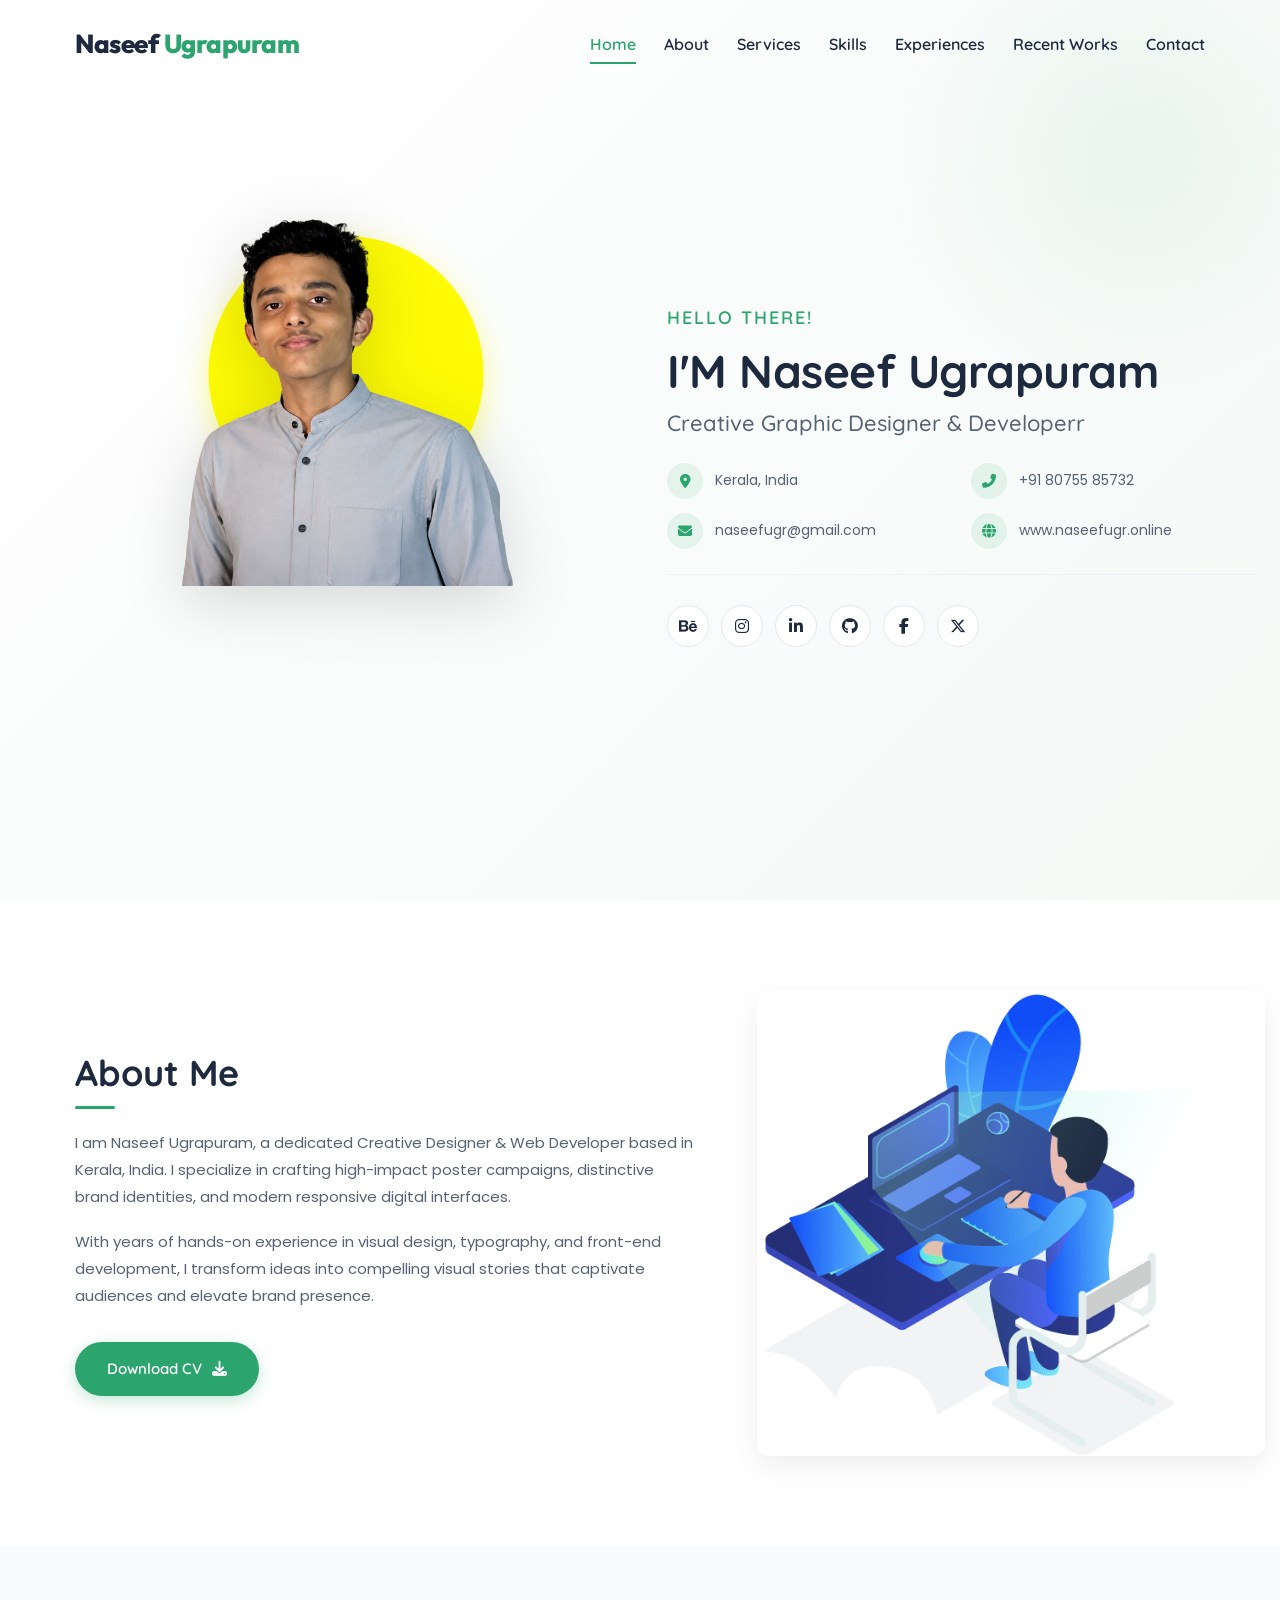
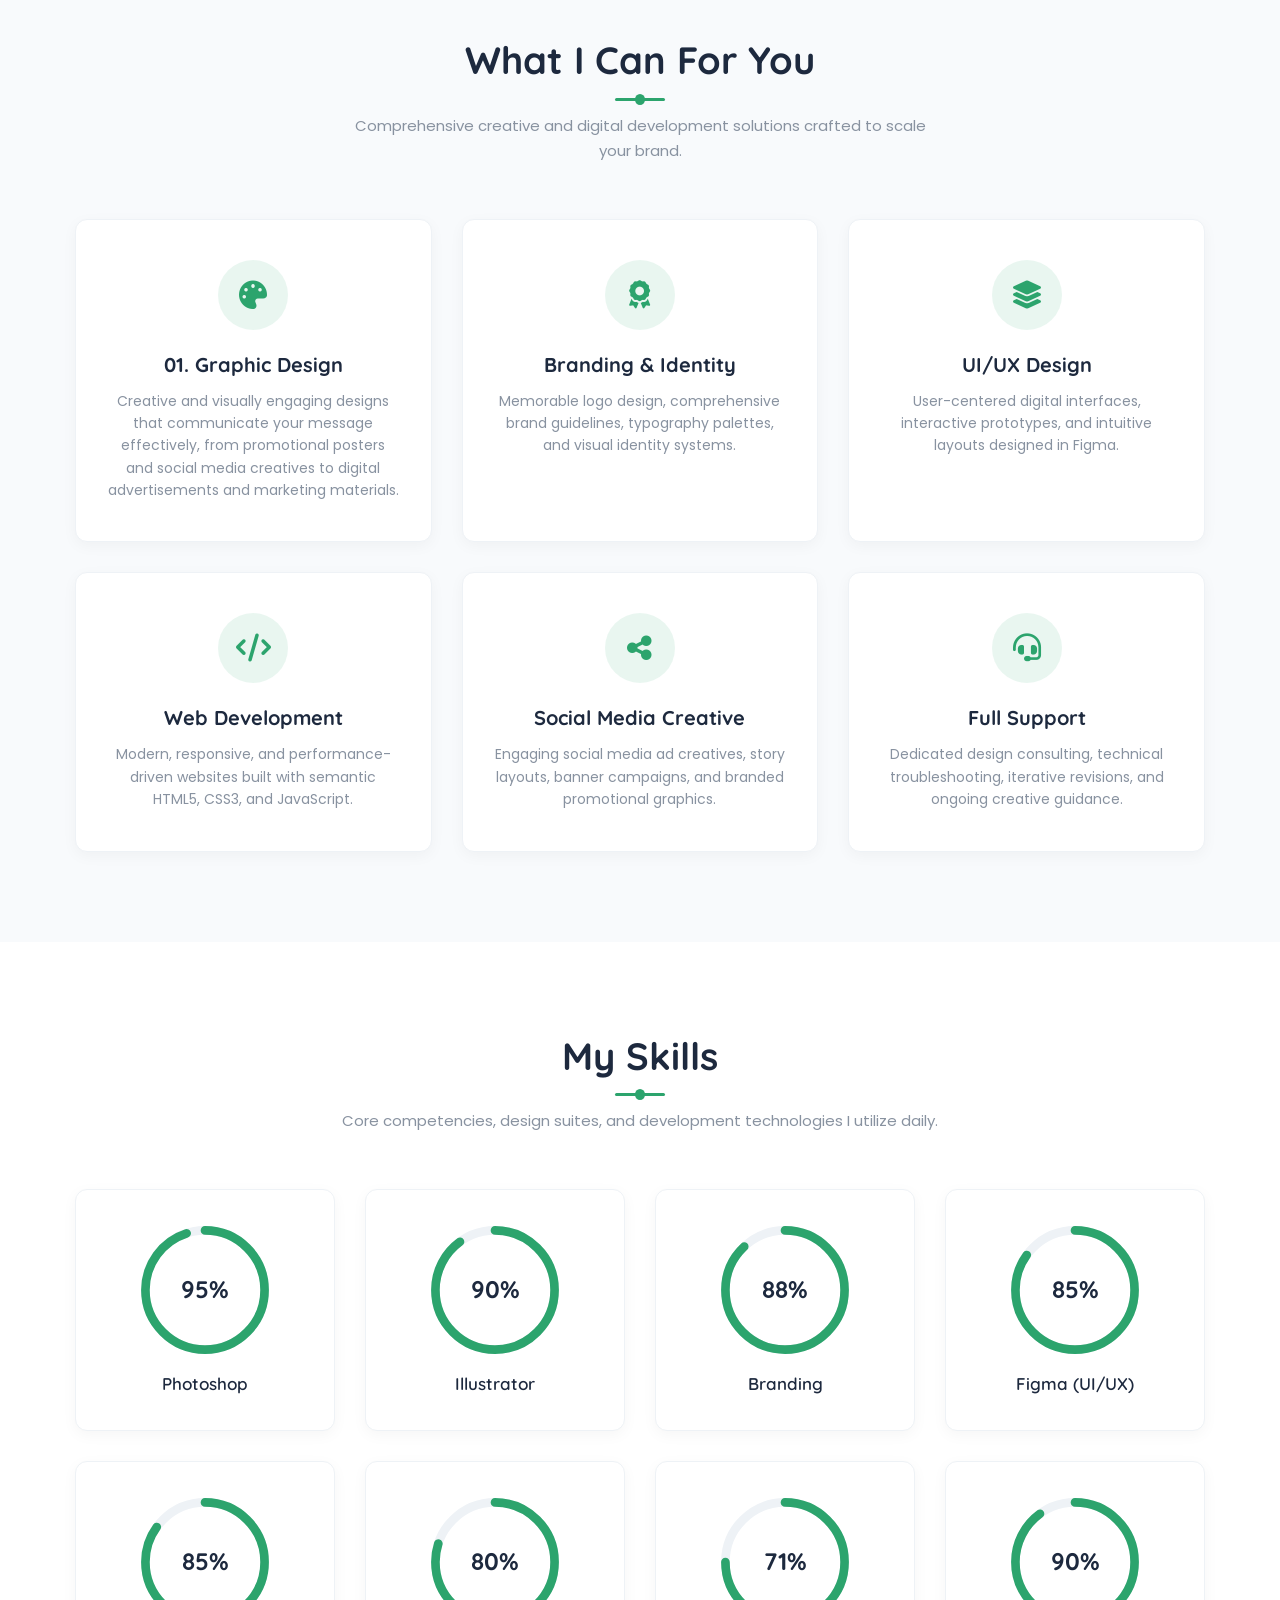
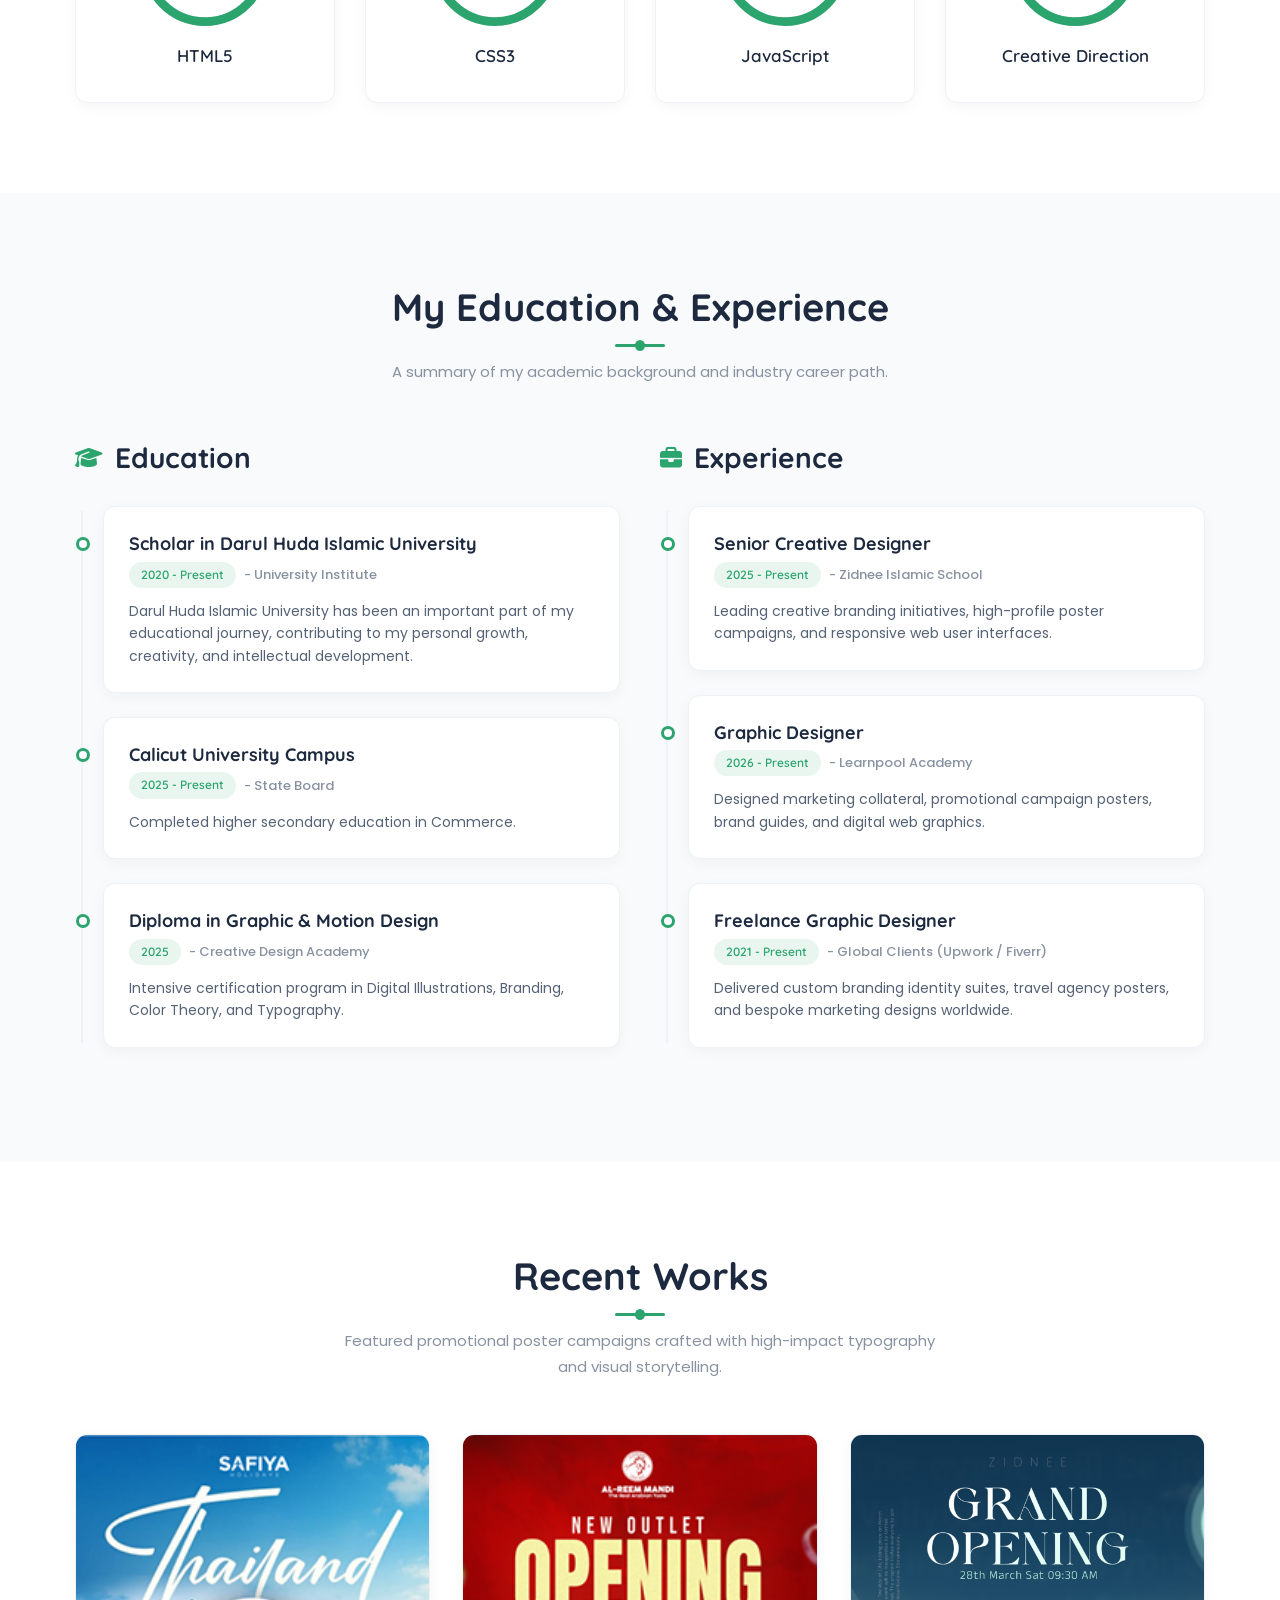
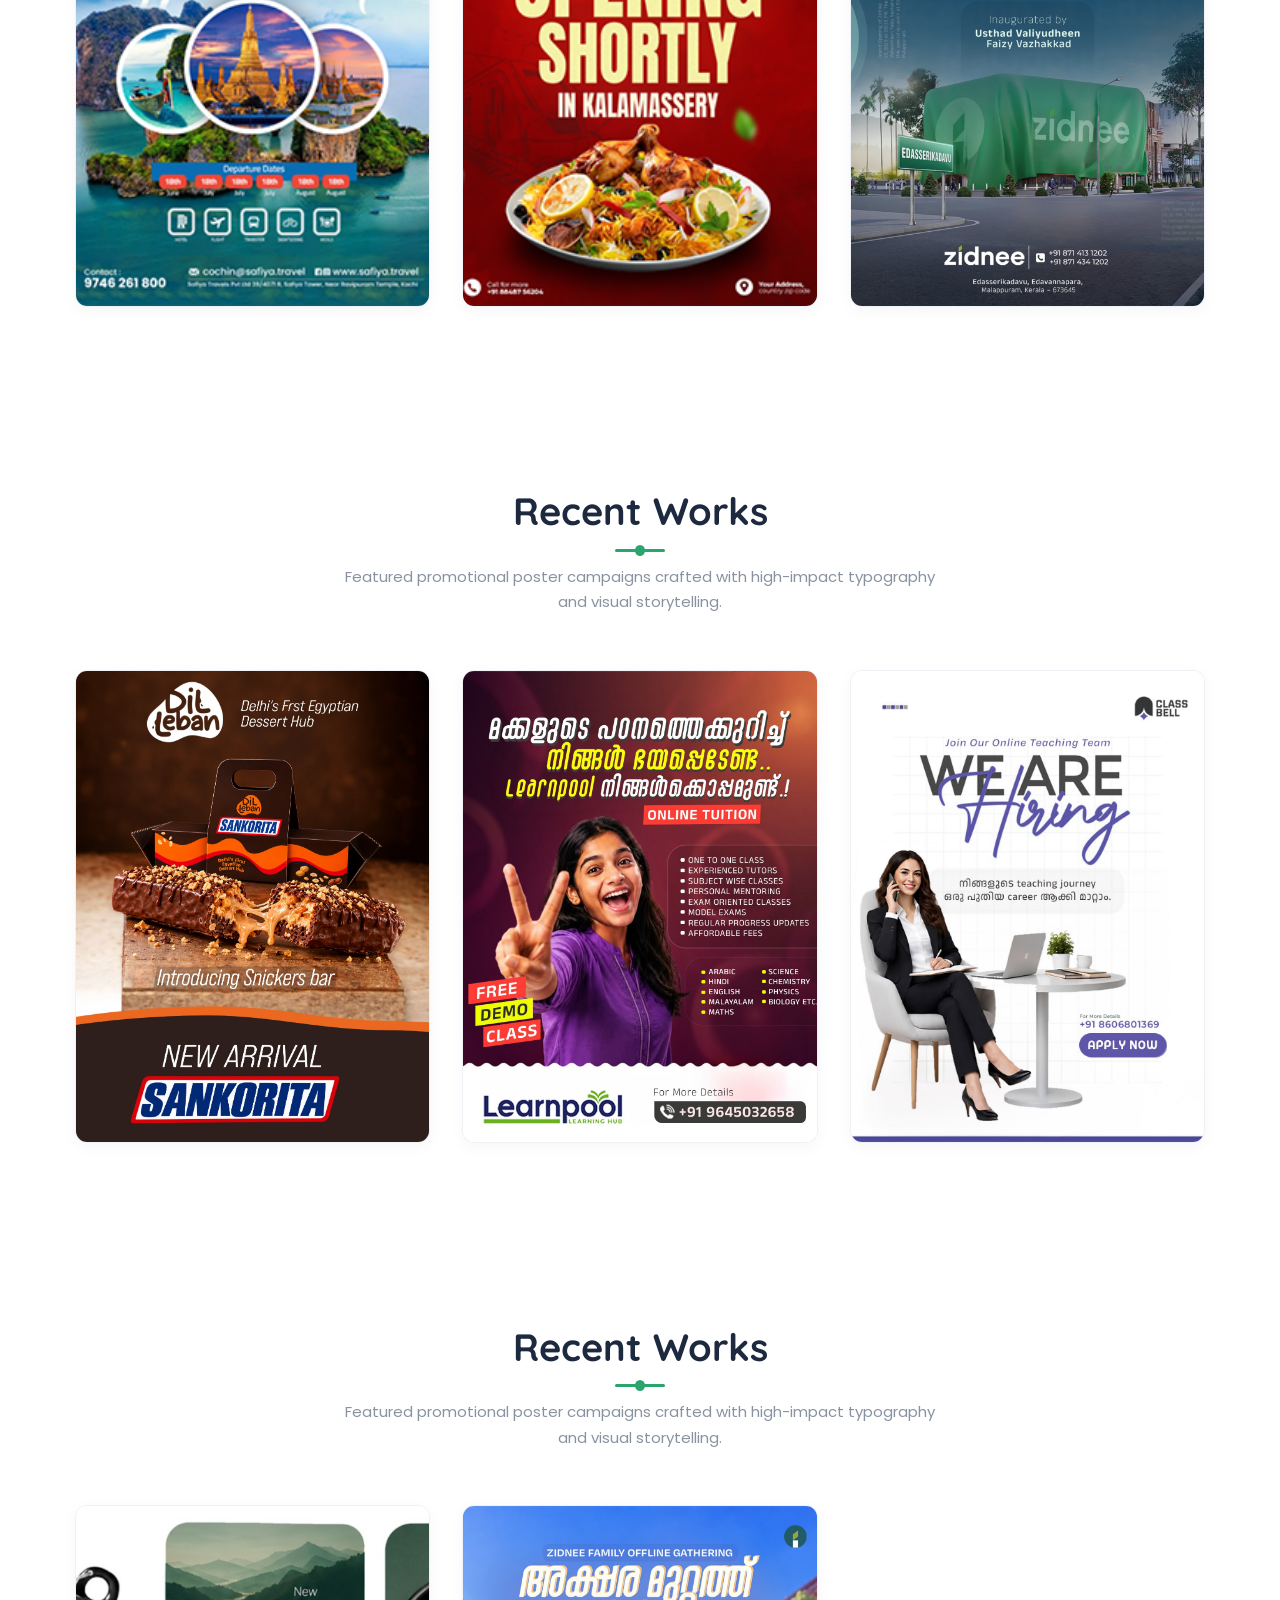
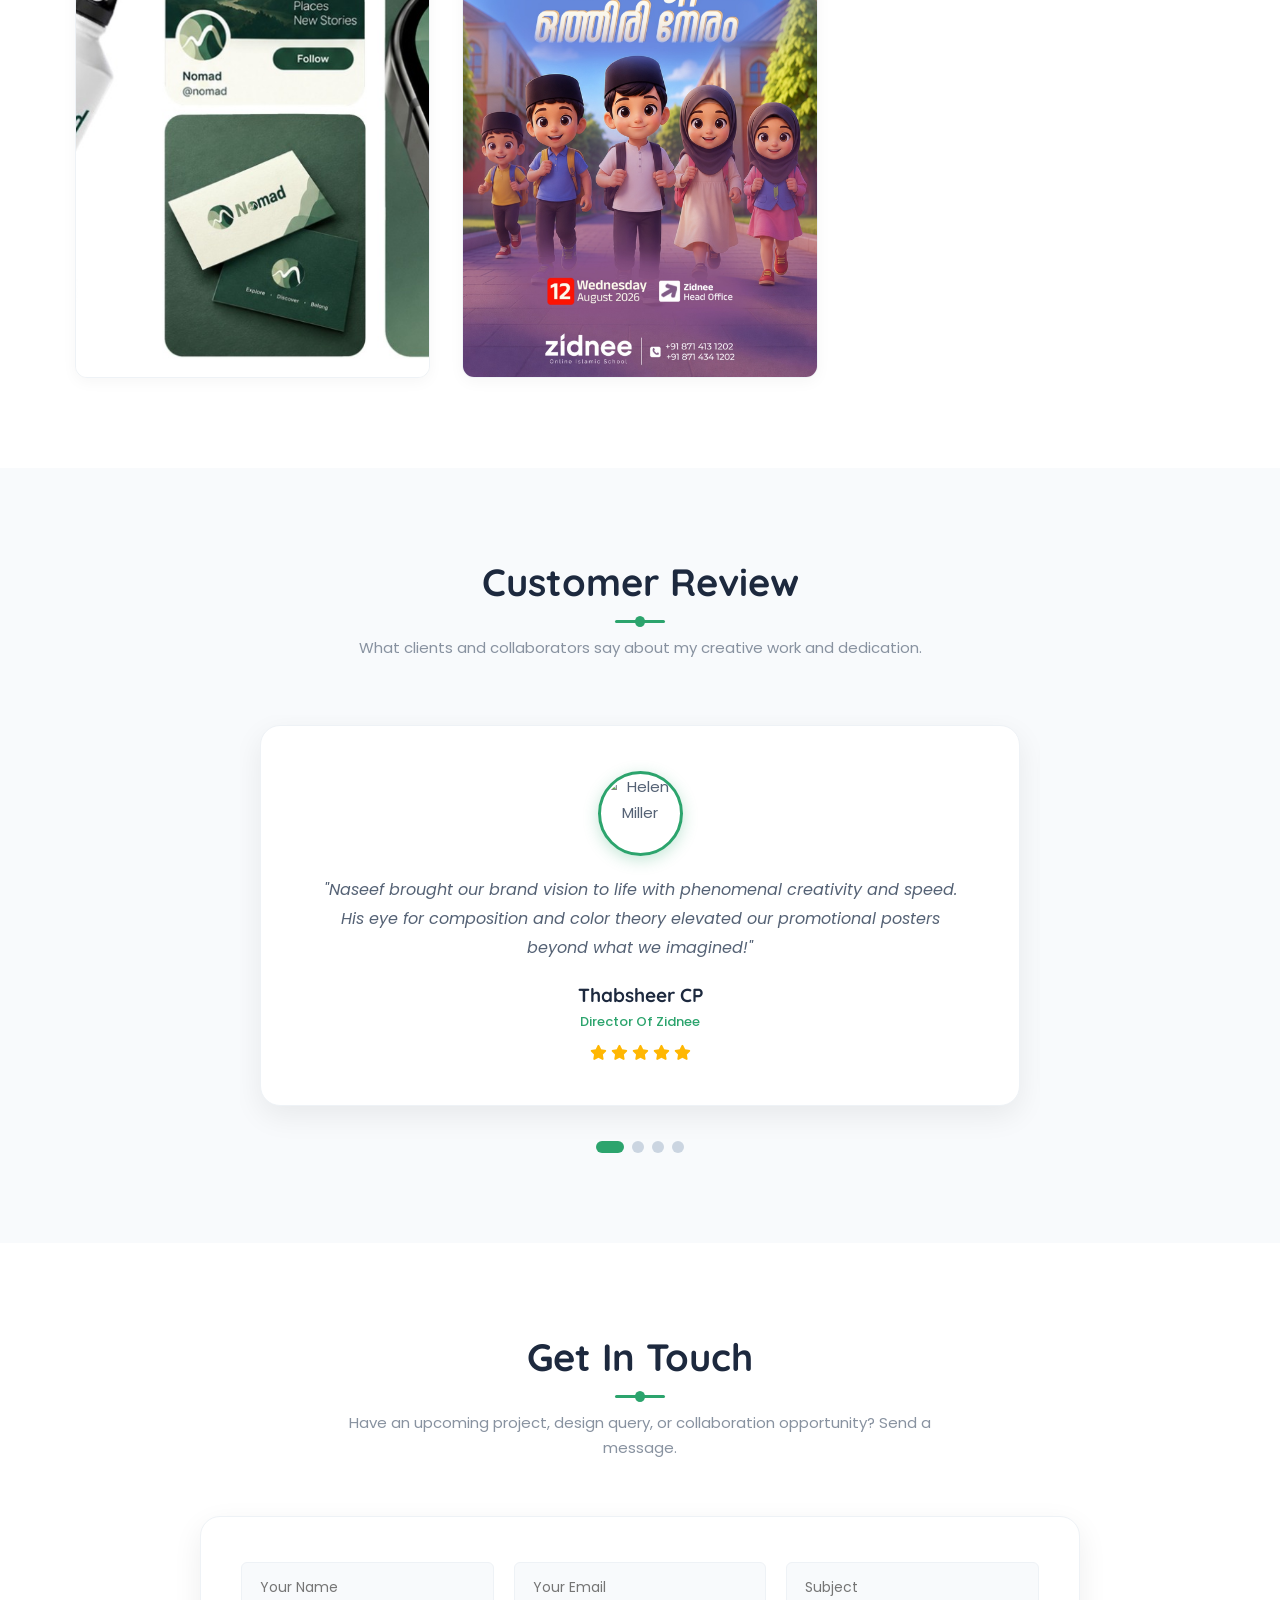
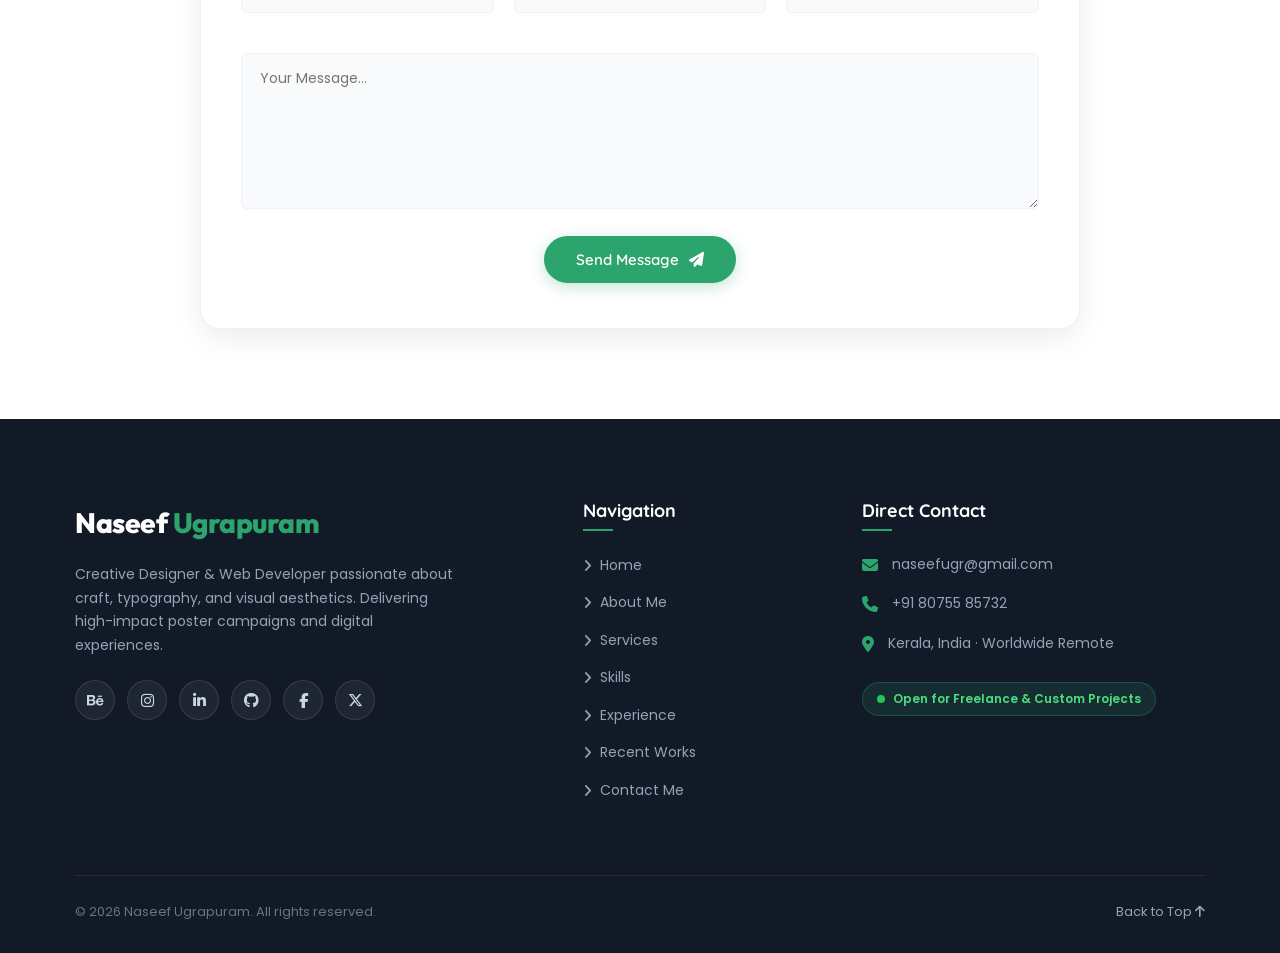
==== commit b0fc402e: "Update index.html" ====
--- a/index.html
+++ b/index.html
@@ -785,9 +785,10 @@
             high-impact poster campaigns and digital experiences.
           </p>
           <div class="footer-social-enhanced">
-            <a href="#" title="Behance"><i class="fa-brands fa-behance"></i></a>
-            <a href="#" title="Instagram"><i class="fa-brands fa-instagram"></i></a>
-            <a href="#" title="LinkedIn"><i class="fa-brands fa-linkedin-in"></i></a>
+            <a href="https://www.behance.net/muhammaugrapur" title="Behance"><i class="fa-brands fa-behance"></i></a>
+            <a href="https://www.instagram.com/naseef_ugr/" title="Instagram"><i class="fa-brands fa-instagram"></i></a>
+            <a href="https://in.linkedin.com/in/muhammad-naseef-ugrapuram-5b242b2b2" title="LinkedIn"><i
+                class="fa-brands fa-linkedin-in"></i></a>
             <a href="#" title="GitHub"><i class="fa-brands fa-github"></i></a>
             <a href="#" title="Facebook"><i class="fa-brands fa-facebook-f"></i></a>
             <a href="#" title="Twitter / X"><i class="fa-brands fa-x-twitter"></i></a>
@@ -814,11 +815,11 @@
           <ul class="footer-contact-info">
             <li>
               <i class="fa fa-envelope"></i>
-              <a href="mailto:naseef@example.com">naseef@example.com</a>
+              <a href="mailto:naseef@example.com">naseefugr@gmail.com</a>
             </li>
             <li>
               <i class="fa fa-phone"></i>
-              <a href="tel:+919876543210">+91 98765 43210</a>
+              <a href="tel:+919876543210">+91 80755 85732</a>
             </li>
             <li>
               <i class="fa fa-map-marker-alt"></i>
@@ -834,7 +835,7 @@
       <!-- Bottom Bar -->
       <div class="footer-bottom">
         <div>
-          &copy; 2026 Naseef Ugrapuram. All rights reserved. Handcrafted with HTML5, CSS3 & JS.
+          &copy; 2026 Naseef Ugrapuram. All rights reserved.
         </div>
         <div>
           <a href="#home">Back to Top <i class="fa fa-arrow-up"></i></a>
@@ -854,4 +855,4 @@
   <script src="js/main.js"></script>
 </body>
 
-</html>+</html>
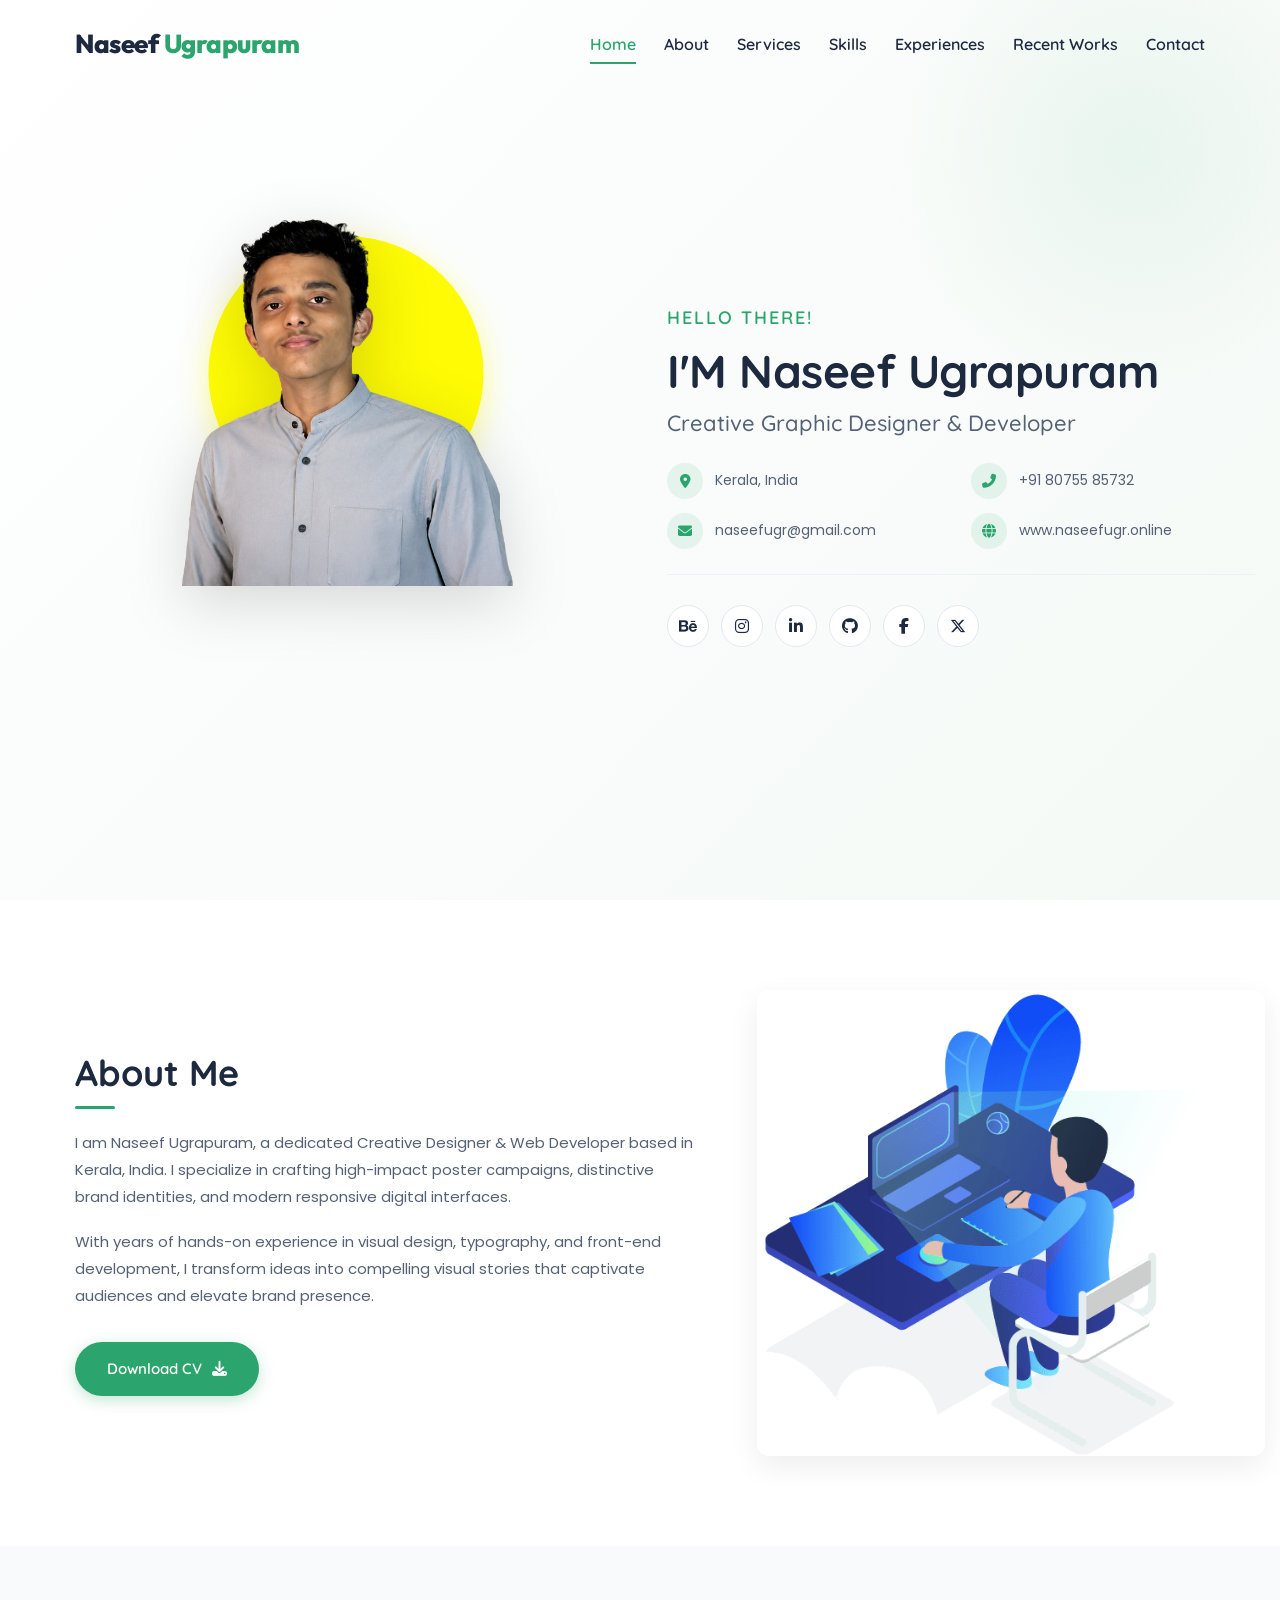
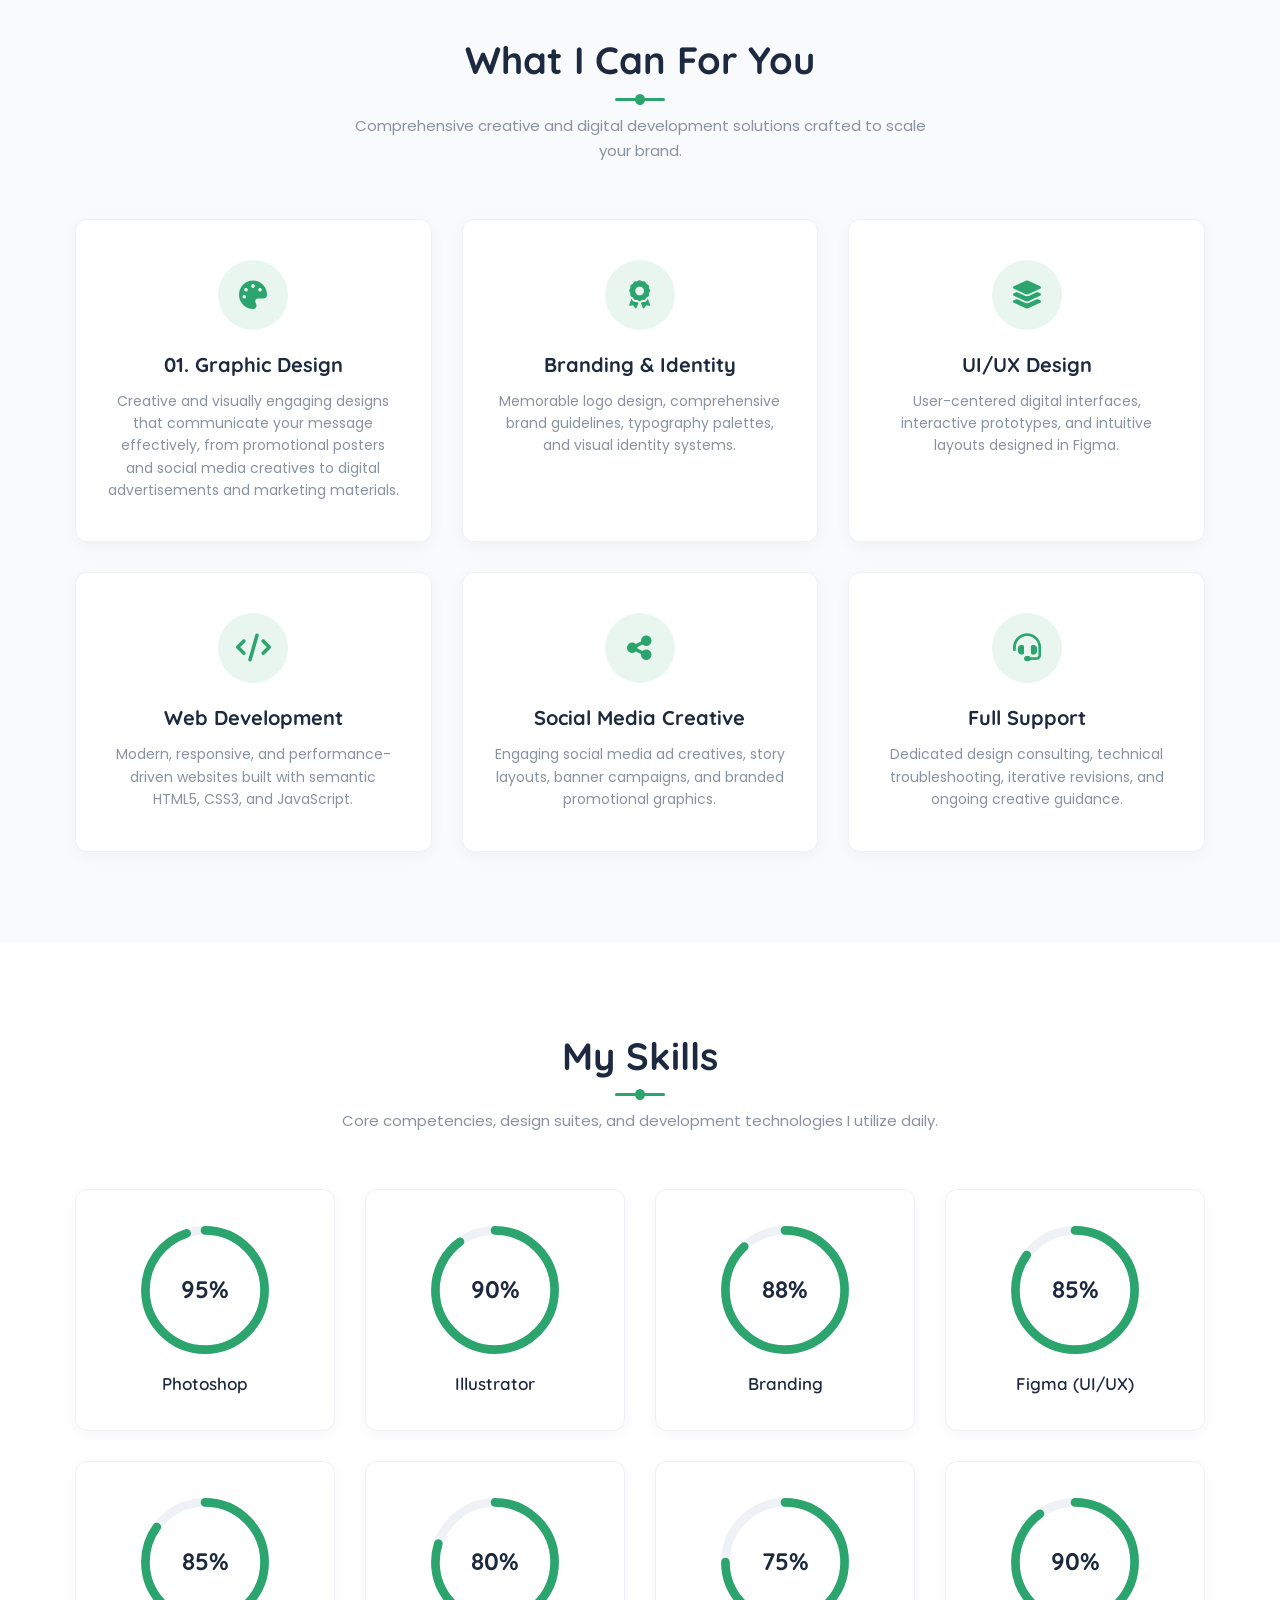
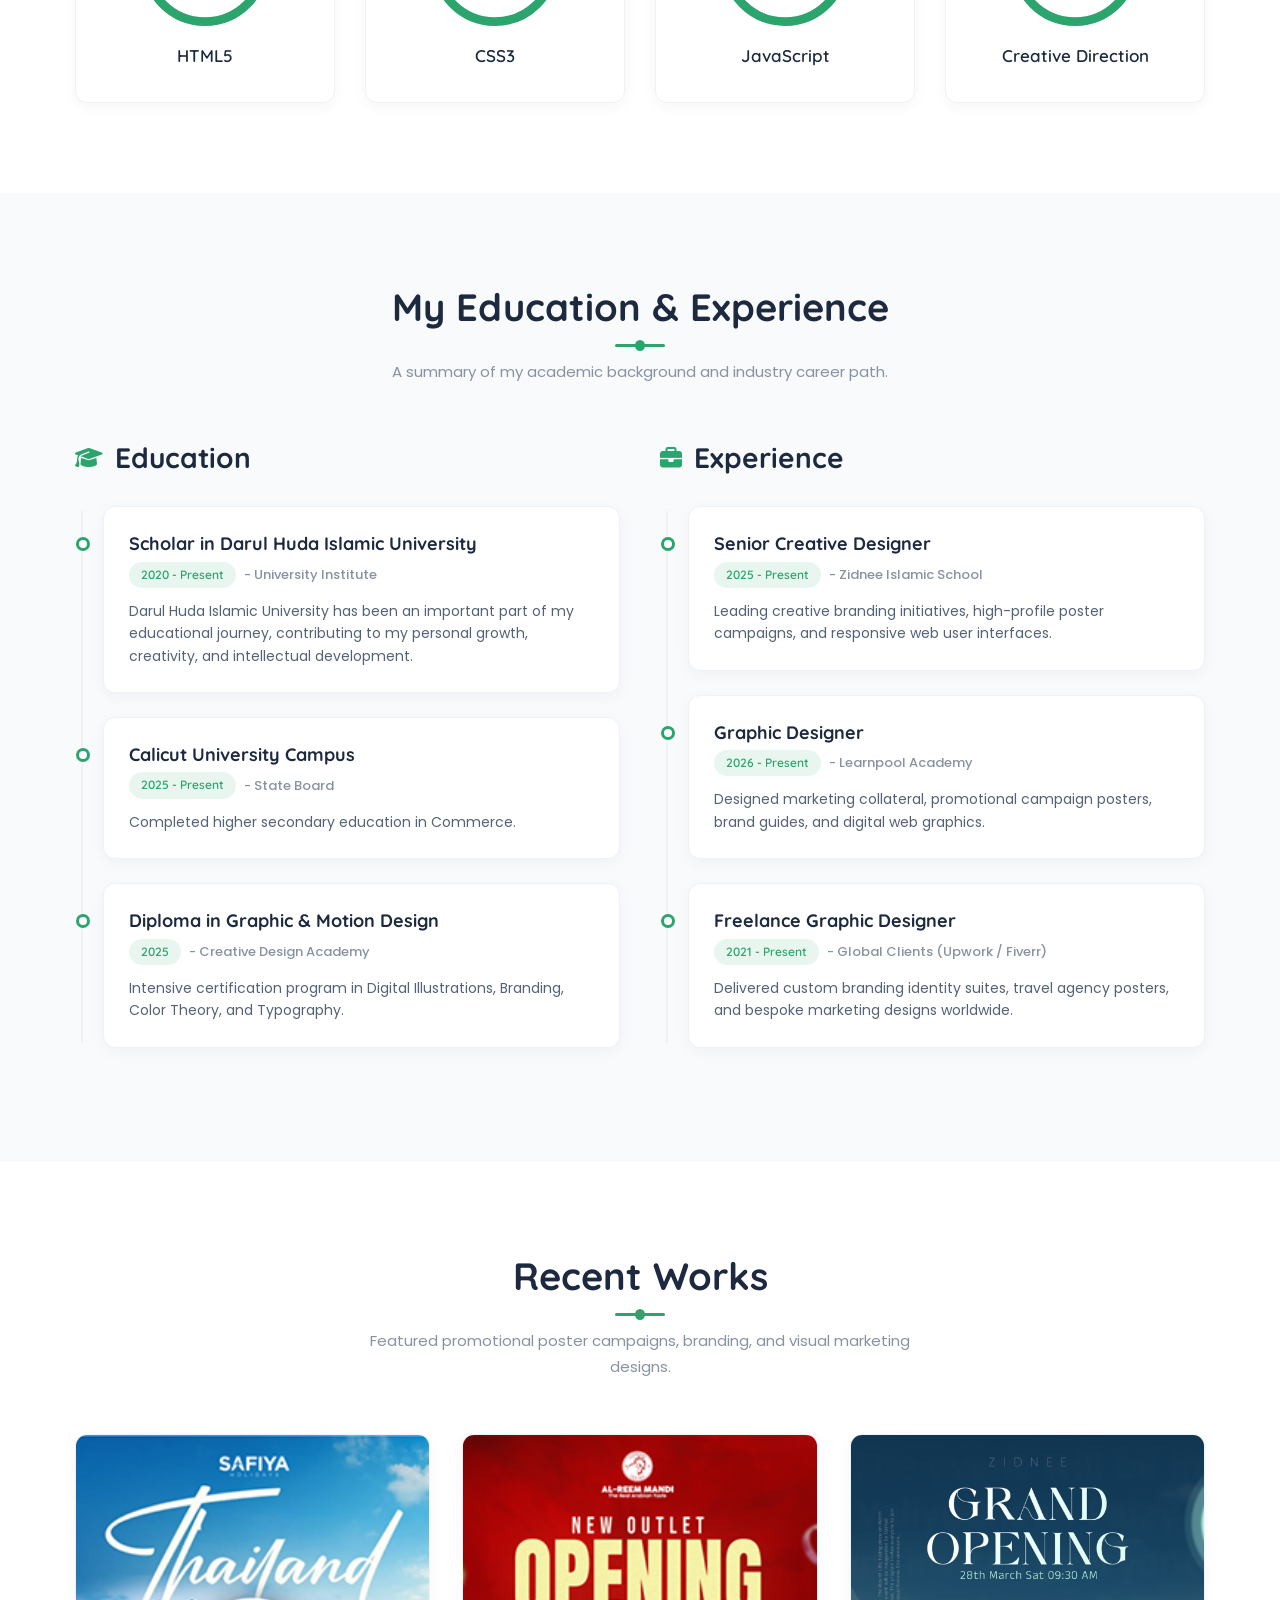
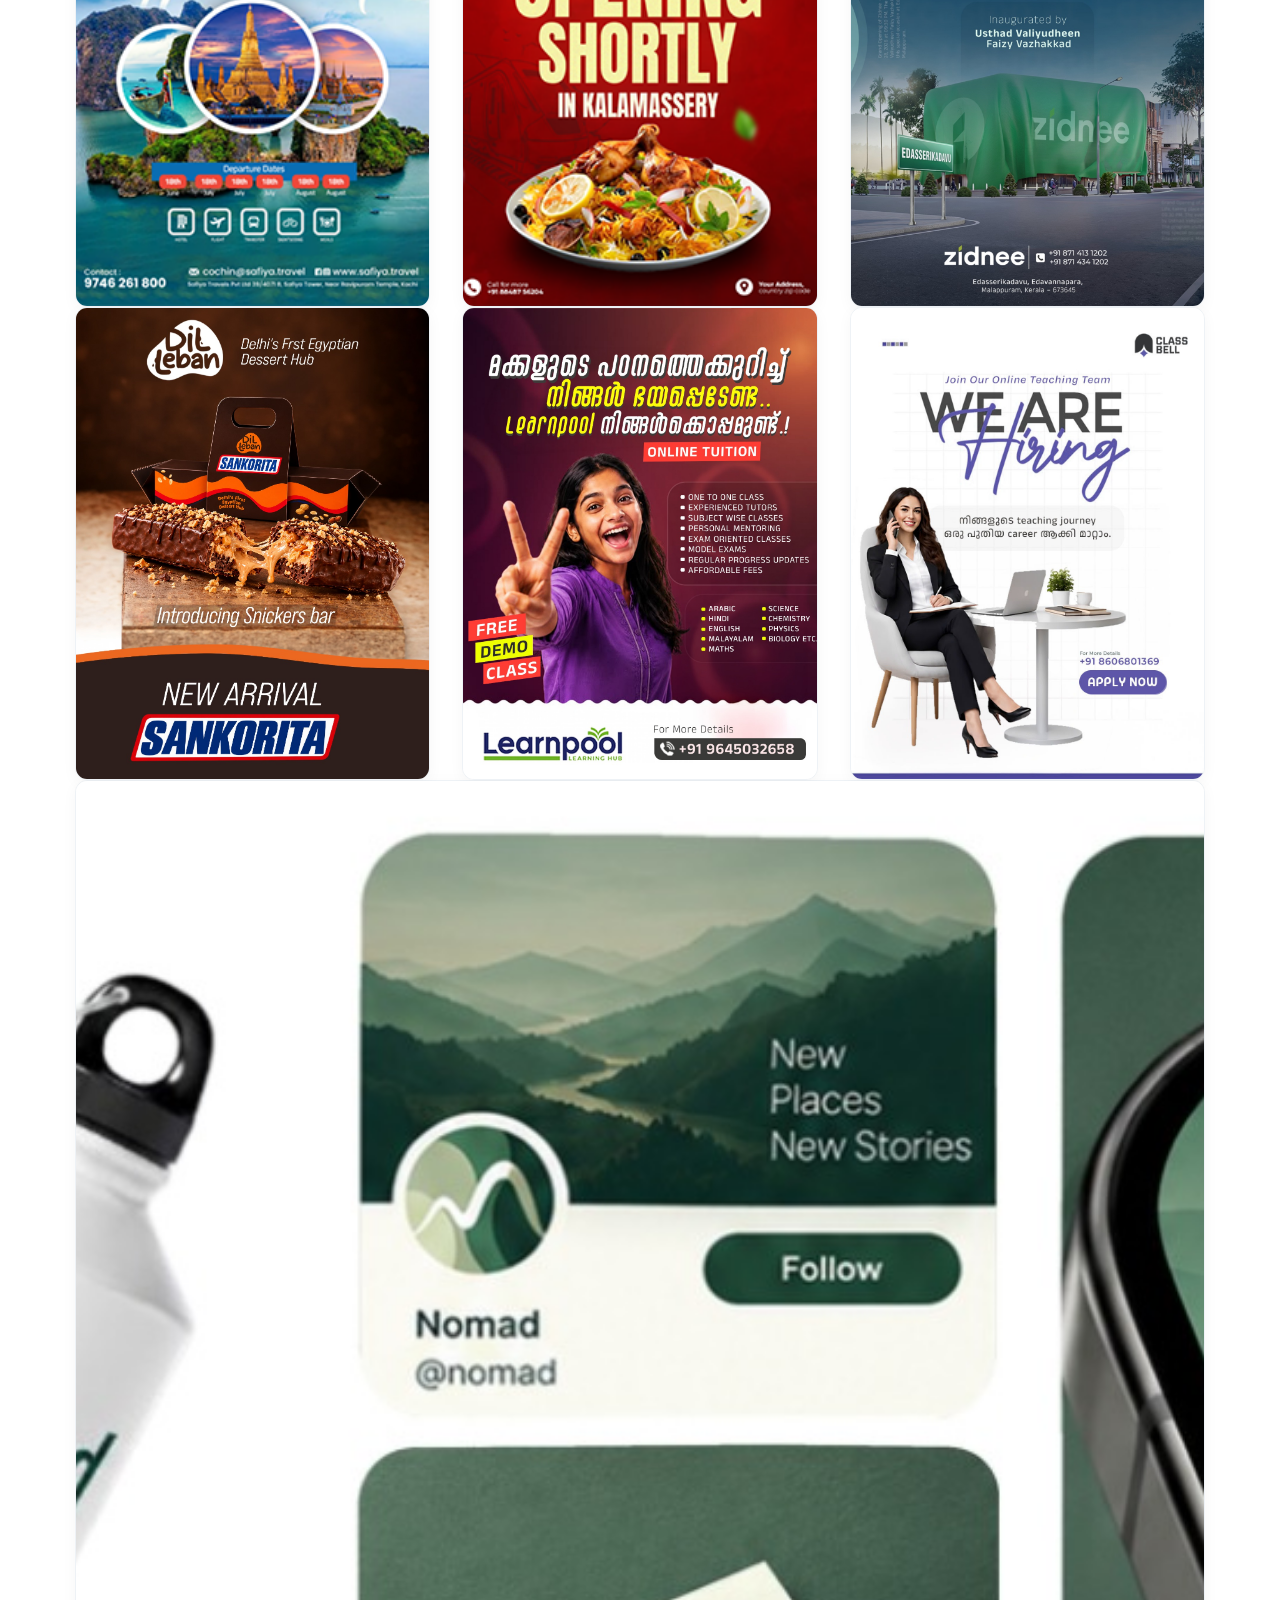
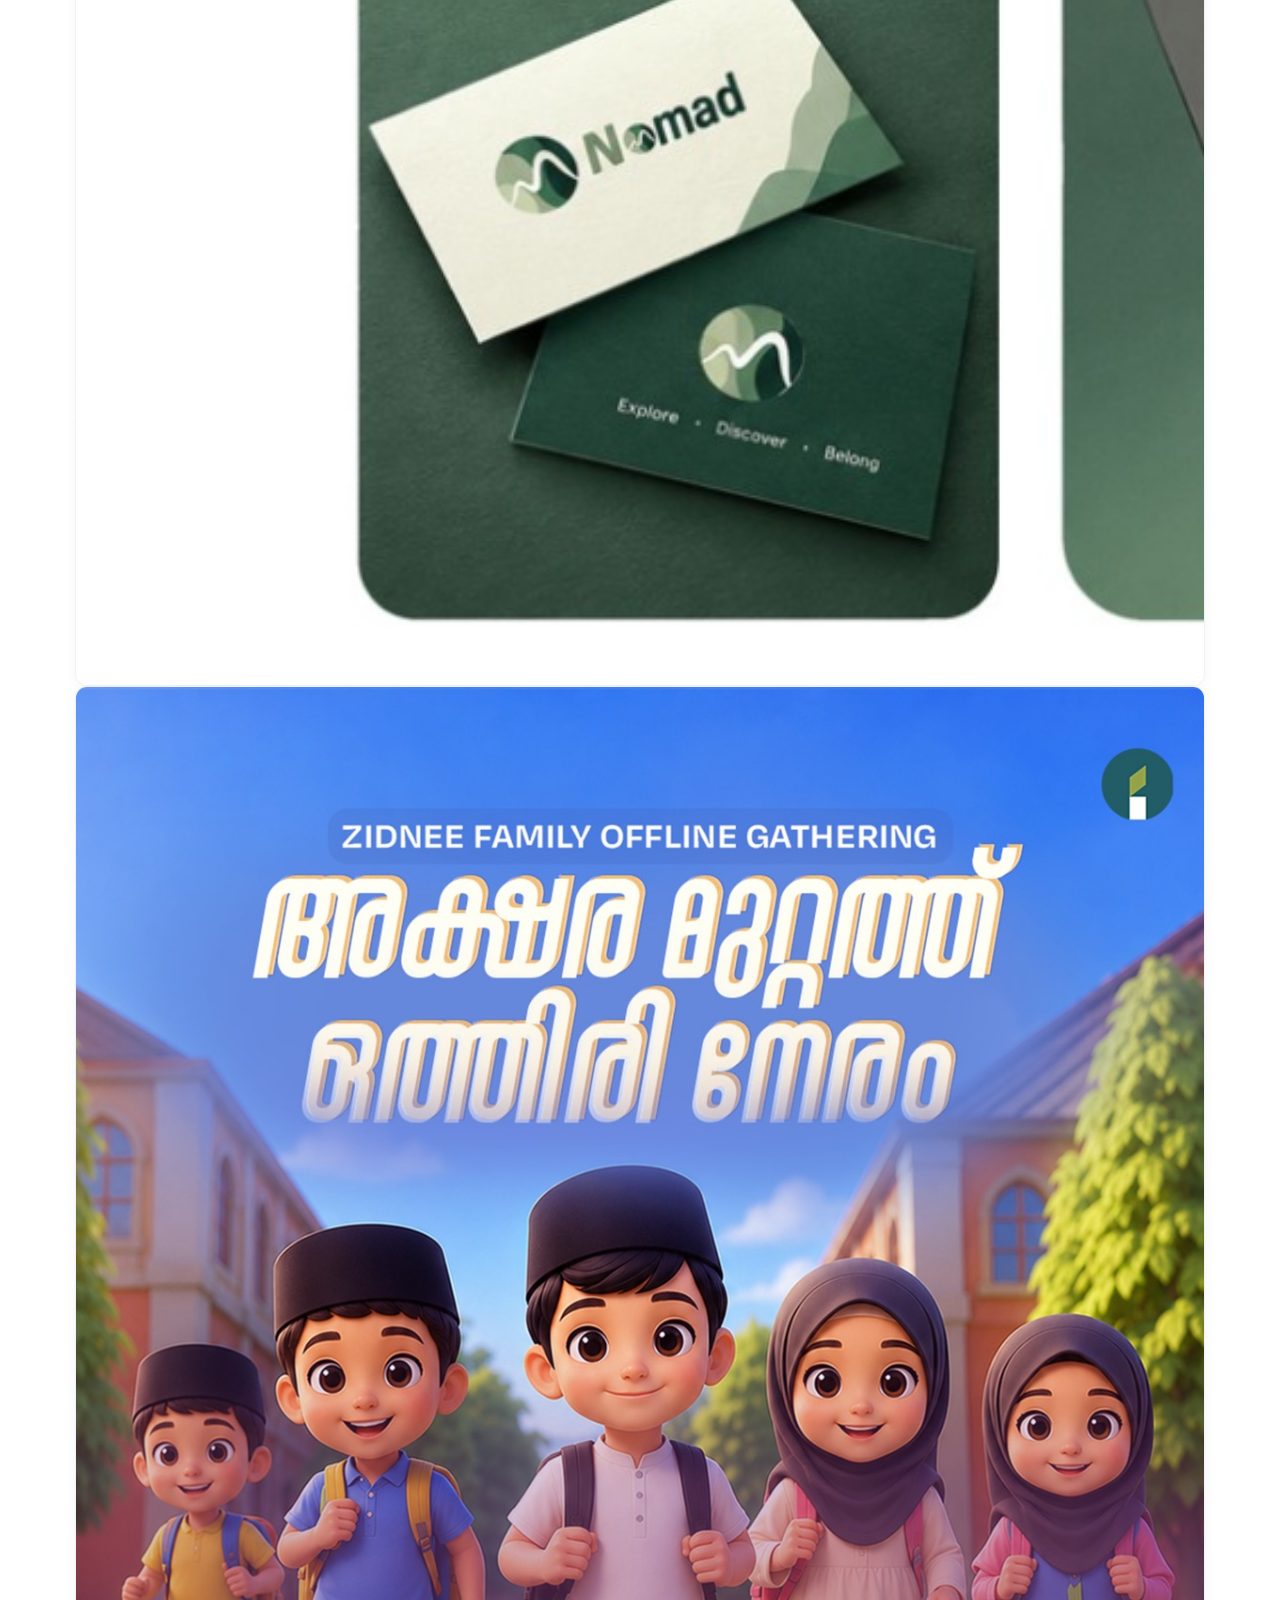
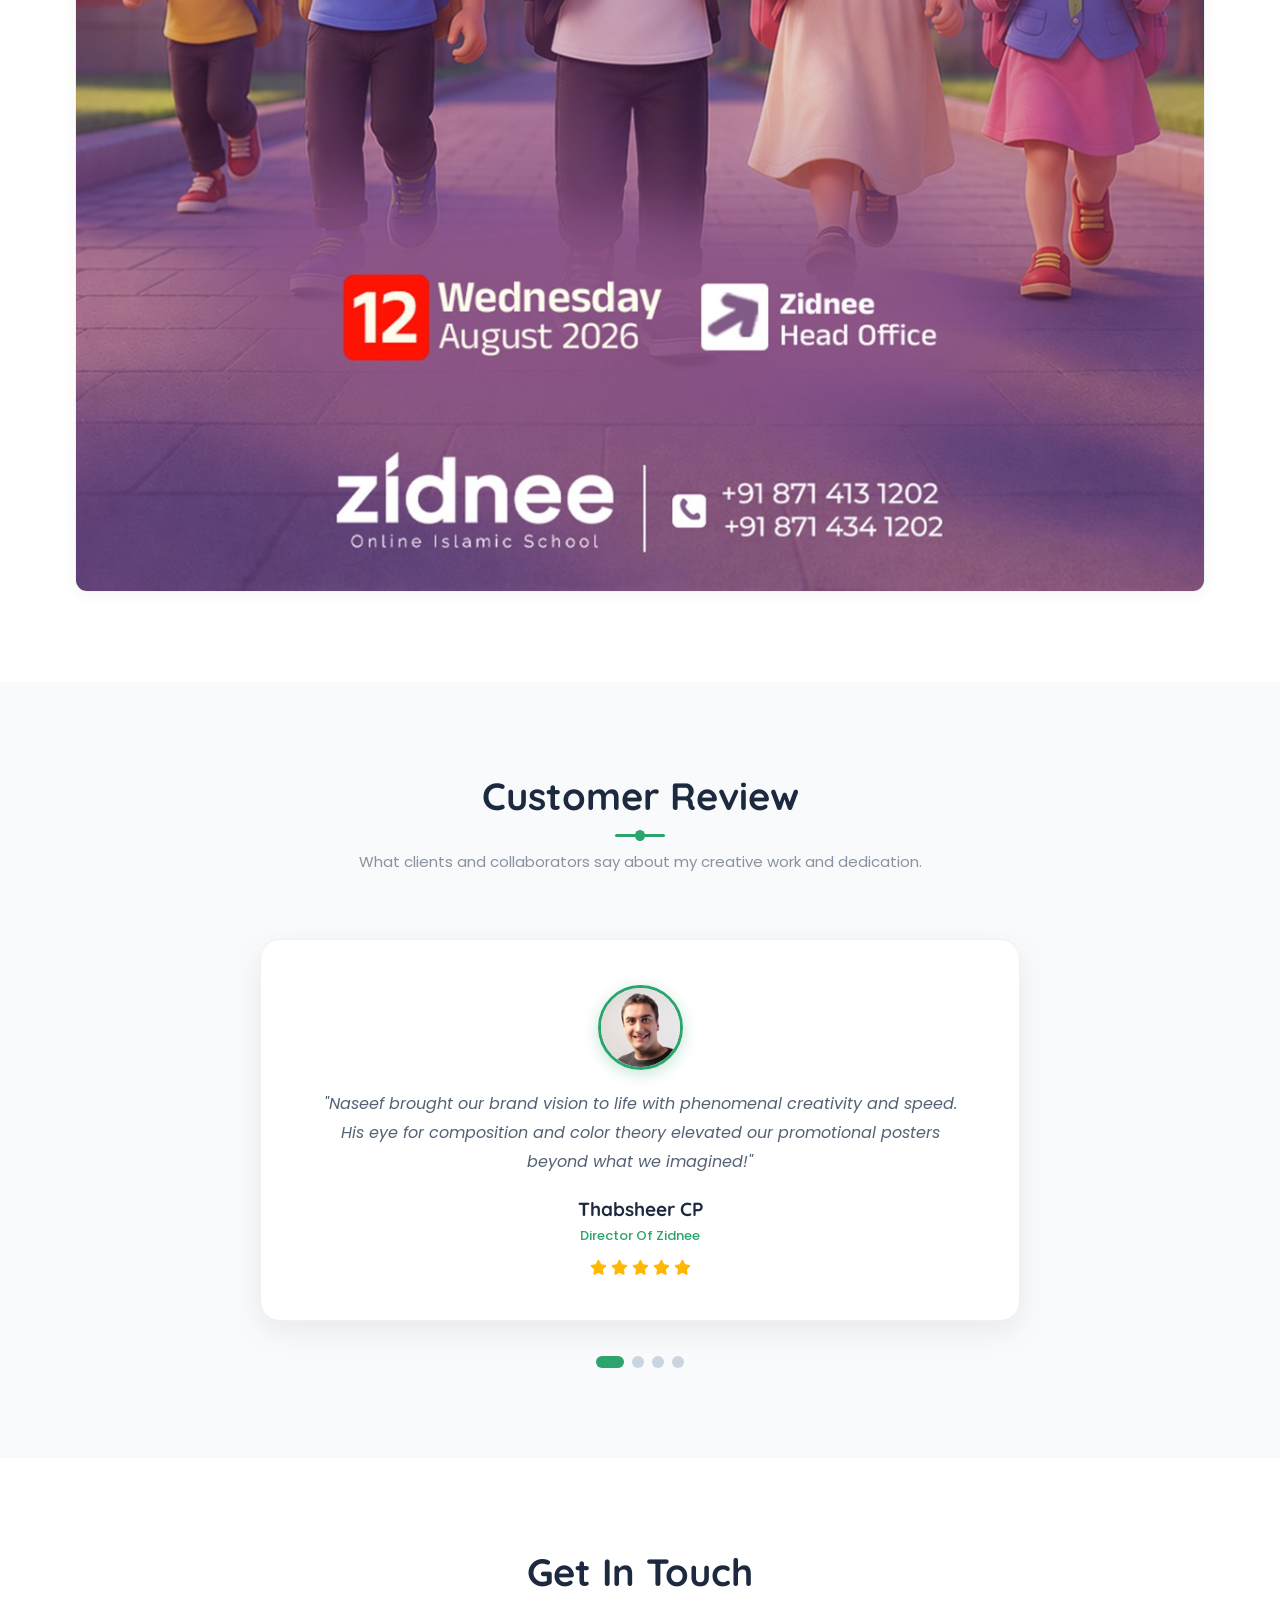
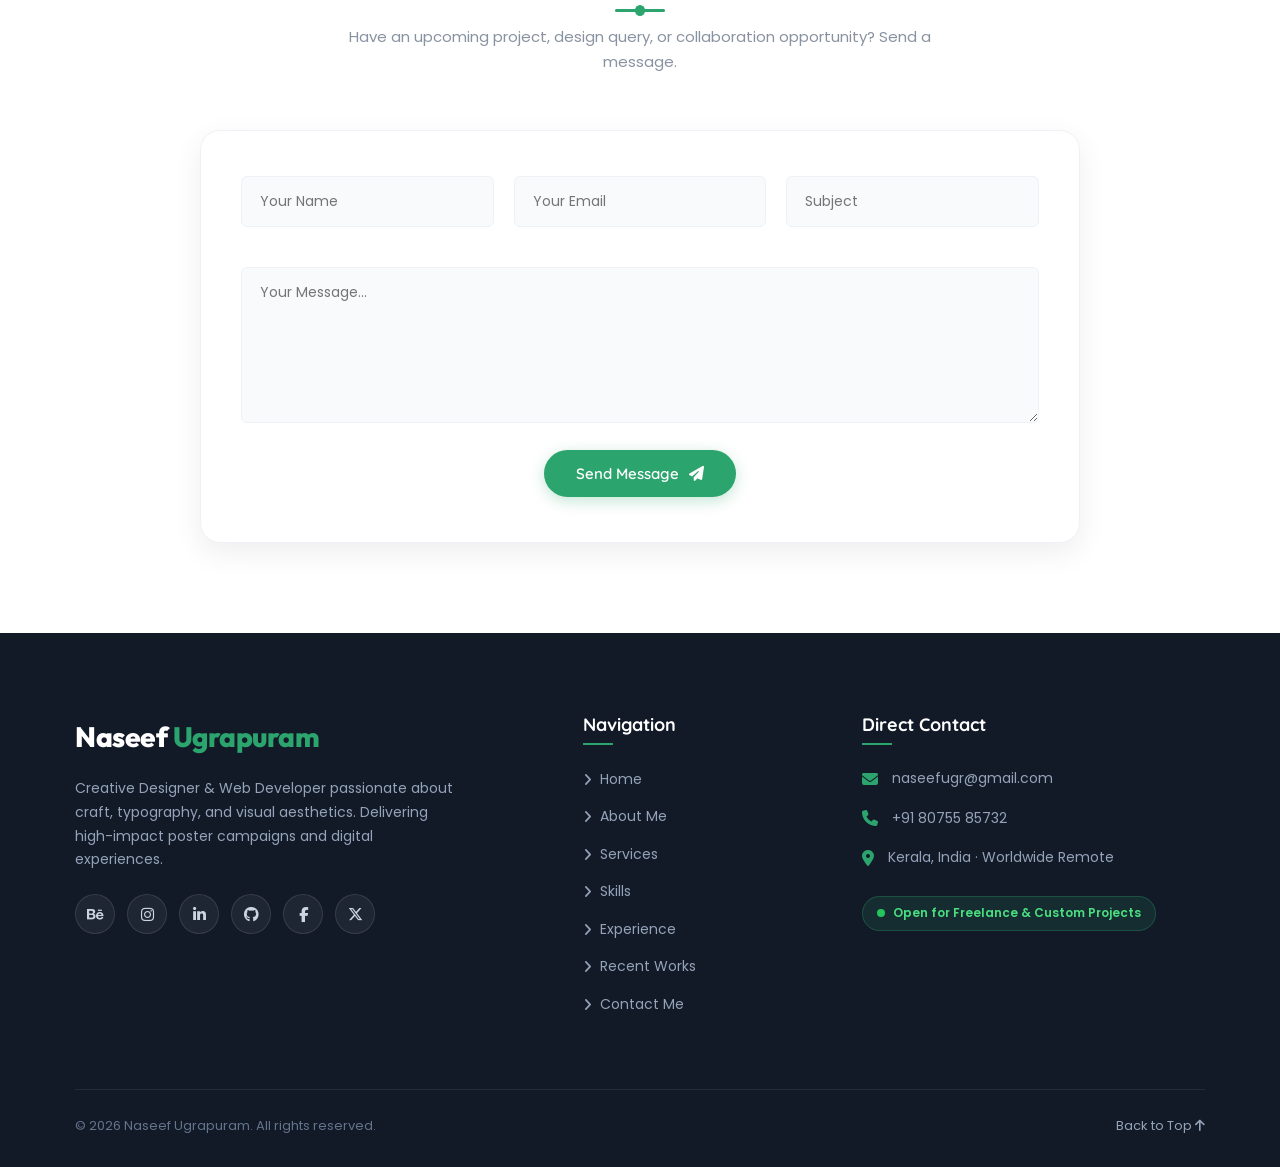
==== commit 02afcd3b: "Update index.html" ====
--- a/index.html
+++ b/index.html
@@ -86,16 +86,14 @@
           <div class="about_me_title">
             <span>Hello There!</span>
             <h1>I'M Naseef Ugrapuram</h1>
-            <h4>Creative Graphic Designer & Developerr</h4>
+            <h4>Creative Graphic Designer & Developer</h4>
           </div>
 
           <div class="profile_info">
             <span><i class="fa fa-map-marker-alt"></i> Kerala, India</span>
-            <a href="tel:+919876543210" class="profile_info_link"><i class="fa fa-phone-alt"></i> +91 80755 85732</a>
-            <a href="mailto:naseef@example.com" class="profile_info_link"><i class="fa fa-envelope"></i>
-              naseefugr@gmail.com</a>
-            <a href="https://naseef.design" target="_blank" rel="noopener" class="profile_info_link"><i
-                class="fa fa-globe"></i>www.naseefugr.online</a>
+            <a href="tel:+918075585732" class="profile_info_link"><i class="fa fa-phone-alt"></i> +91 80755 85732</a>
+            <a href="mailto:naseefugr@gmail.com" class="profile_info_link"><i class="fa fa-envelope"></i> naseefugr@gmail.com</a>
+            <a href="https://www.naseefugr.online" target="_blank" rel="noopener" class="profile_info_link"><i class="fa fa-globe"></i> www.naseefugr.online</a>
           </div>
 
           <div class="social_profile">
@@ -418,10 +416,10 @@
     <div class="container">
       <div class="section-title">
         <h1>Recent Works</h1>
-        <p>Featured promotional poster campaigns crafted with high-impact typography and visual storytelling.</p>
-      </div>
-
-      <!-- 3 Posters Grid -->
+        <p>Featured promotional poster campaigns, branding, and visual marketing designs.</p>
+      </div>
+
+      <!-- Grid 1 (3 Posters) -->
       <div class="portfolio-grid">
         <!-- Poster 1: Saffiya Travels -->
         <div class="single-project" data-category-name="Poster Design" data-title="Poster Design - Saffiya Travels"
@@ -457,11 +455,11 @@
           </div>
         </div>
 
-        <!-- Poster 3: Creative Ads Campaign -->
-        <div class="single-project" data-category-name="Poster Design" data-title="Creative Ads Poster Campaign"
-          data-img="image/03.png"
+        <!-- Poster 3: Creative Ads Campaign - Zidnee -->
+        <div class="single-project" data-category-name="Poster Design" data-title="Creative Ads Campaign - Zidnee"
+          data-img="image/03.jpeg"
           data-desc="Creative promotional campaign poster emphasizing vibrant color contrasts, dynamic perspective, and clear marketing call-to-actions."
-          data-client="Brand Ads Studio" data-date="December 2024" data-url="https://www.zidneestudies.com/">
+          data-client="Zidnee Studies" data-date="December 2024" data-url="https://www.zidneestudies.com/">
           <div class="sp-img">
             <img src="image/03.jpeg" alt="Creative Ads Poster Campaign">
             <div class="sp-hover">
@@ -474,30 +472,19 @@
           </div>
         </div>
       </div>
-    </div>
-
-
-  </section>
-
-  <section id="portfolio" class="our_portfolio section-padding">
-    <div class="container">
-      <div class="section-title">
-        <h1>Recent Works</h1>
-        <p>Featured promotional poster campaigns crafted with high-impact typography and visual storytelling.</p>
-      </div>
-
-      <!-- 3 Posters Grid -->
+
+      <!-- Grid 2 (3 Posters) -->
       <div class="portfolio-grid">
-        <!-- Poster 1: Saffiya Travels -->
-        <div class="single-project" data-category-name="Poster Design" data-title="Poster Design - Saffiya Travels"
+        <!-- Poster 4: Dil Leban -->
+        <div class="single-project" data-category-name="Poster & Packaging" data-title="Dessert Hub - Dil Leban"
           data-img="image/04.jpeg"
-          data-desc="Complete promotional travel agency poster designed with vivid imagery, cultural typography, and high-impact visual hierarchy for international holiday packages."
-          data-client="Dil Leban" data-date="October 2024" data-url="https://dilleban.example">
+          data-desc="Creative branding and marketing collateral for Dil Leban (Delhi's First Egyptian Dessert Hub), highlighting authentic culinary aesthetics and bold product presentation."
+          data-client="Dil Leban" data-date="January 2025" data-url="https://dilleban.example">
           <div class="sp-img">
-            <img src="image/04.jpeg" alt="Poster Design - Saffiya Travels">
+            <img src="image/04.jpeg" alt="Poster Design - Dil Leban">
             <div class="sp-hover">
               <div class="sp-social">
-                <span class="category">Poster Design</span>
+                <span class="category">Poster & Packaging</span>
                 <h3>Dil Leban</h3>
                 <button class="open-project-btn" type="button">Open Project</button>
               </div>
@@ -505,13 +492,13 @@
           </div>
         </div>
 
-        <!-- Poster 2: AL Reem -->
-        <div class="single-project" data-category-name="Poster Design" data-title="Poster Design - AL Reem"
+        <!-- Poster 5: Learnpool -->
+        <div class="single-project" data-category-name="Poster Design" data-title="Online Tuition Campaign - Learnpool"
           data-img="image/05.jpeg"
-          data-desc="Commercial advertising poster for AL Reem featuring luxury aesthetics, tailored typography, and sleek modern branding elements."
-          data-client="Learnpool" data-date="November 2024" data-url="https://Learnpool.example">
+          data-desc="High-impact regional language poster campaign for Learnpool Online Tuition, focusing on student mentorship, accessibility, and trustworthy educational guidance."
+          data-client="Learnpool Academy" data-date="February 2025" data-url="https://learnpool.example">
           <div class="sp-img">
-            <img src="image/05.jpeg" alt="Poster Design - AL Reem">
+            <img src="image/05.jpeg" alt="Poster Design - Learnpool">
             <div class="sp-hover">
               <div class="sp-social">
                 <span class="category">Poster Design</span>
@@ -522,44 +509,33 @@
           </div>
         </div>
 
-        <!-- Poster 3: Creative Ads Campaign -->
-        <div class="single-project" data-category-name="Poster Design" data-title="Creative Ads Poster Campaign"
+        <!-- Poster 6: ClassBell -->
+        <div class="single-project" data-category-name="Social Media & Poster" data-title="Recruitment Campaign - ClassBell"
           data-img="image/06.jpeg"
-          data-desc="Creative promotional campaign poster emphasizing vibrant color contrasts, dynamic perspective, and clear marketing call-to-actions."
-          data-client="CLassBell" data-date="December 2024" data-url="https://CLassBell.example">
+          data-desc="Recruitment poster and digital advertisement for ClassBell's online teaching team, featuring modern editorial typography and clear educator outreach."
+          data-client="ClassBell" data-date="March 2025" data-url="https://classbell.example">
           <div class="sp-img">
-            <img src="image/06.jpeg" alt="Creative Ads Poster Campaign">
+            <img src="image/06.jpeg" alt="Recruitment Poster - ClassBell">
             <div class="sp-hover">
               <div class="sp-social">
-                <span class="category">Poster Design</span>
-                <h3>CLassBell</h3>
+                <span class="category">Social Media & Poster</span>
+                <h3>ClassBell</h3>
                 <button class="open-project-btn" type="button">Open Project</button>
               </div>
             </div>
           </div>
         </div>
       </div>
-    </div>
-
-
-  </section>
-
-  <section id="portfolio" class="our_portfolio section-padding">
-    <div class="container">
-      <div class="section-title">
-        <h1>Recent Works</h1>
-        <p>Featured promotional poster campaigns crafted with high-impact typography and visual storytelling.</p>
-      </div>
-
-      <!-- 3 Posters Grid -->
-      <div class="portfolio-grid">
-        <!-- Poster 1: Saffiya Travels -->
-        <div class="single-project" data-category-name="Poster Design" data-title="Poster Design - Saffiya Travels"
+
+      <!-- Grid 3 (2 Posters - Centered & Balanced) -->
+      <div class="portfolio-grid-2">
+        <!-- Poster 7: Nomads Logo Design -->
+        <div class="single-project" data-category-name="Logo Design" data-title="Brand Identity & Logo - Nomads"
           data-img="image/07.jpeg"
-          data-desc="Complete promotional travel agency poster designed with vivid imagery, cultural typography, and high-impact visual hierarchy for international holiday packages."
-          data-client="Nomads" data-date="October 2024" data-url="https://Nomads.example">
-          <div class="sp-img">
-            <img src="image/07.jpeg" alt="Poster Design - Saffiya Travels">
+          data-desc="Comprehensive logo mark and brand identity system created for Nomads, embodying travel, exploration, and clean modern aesthetics."
+          data-client="Nomads" data-date="April 2025" data-url="https://nomads.example">
+          <div class="sp-img contain-fit">
+            <img src="image/07.jpeg" alt="Logo Design - Nomads">
             <div class="sp-hover">
               <div class="sp-social">
                 <span class="category">Logo Design</span>
@@ -570,26 +546,24 @@
           </div>
         </div>
 
-        <!-- Poster 2: AL Reem -->
-        <div class="single-project" data-category-name="Poster Design" data-title="Poster Design - AL Reem"
+        <!-- Poster 8: Zidnee -->
+        <div class="single-project" data-category-name="Poster Design" data-title="Institutional Campaign - Zidnee"
           data-img="image/08.jpeg"
-          data-desc="Commercial advertising poster for AL Reem featuring luxury aesthetics, tailored typography, and sleek modern branding elements."
-          data-client="Zidnee" data-date="November 2024" data-url="https://www.zidneestudies.com/">
+          data-desc="Official promotional poster and institutional campaign for Zidnee Islamic School, designed with elegance, cultural dignity, and structured readability."
+          data-client="Zidnee Islamic School" data-date="May 2025" data-url="https://www.zidneestudies.com/">
           <div class="sp-img">
-            <img src="image/08.jpeg" alt="Poster Design - AL Reem">
+            <img src="image/08.jpeg" alt="Poster Design - Zidnee">
             <div class="sp-hover">
               <div class="sp-social">
                 <span class="category">Poster Design</span>
-                <h3>Zidnee </h3>
+                <h3>Zidnee</h3>
                 <button class="open-project-btn" type="button">Open Project</button>
               </div>
             </div>
           </div>
         </div>
-
-
-
-
+      </div>
+    </div>
   </section>
 
 
@@ -630,7 +604,7 @@
           <div class="testimonial-slide">
             <div class="testimonial-card">
               <div class="pic">
-                <img src="image/testimonial/imga-1.jpg" alt="Helen Miller">
+                <img src="image/testimonial/img-1.jpg" alt="Thabsheer CP">
               </div>
               <p class="description">
                 "Naseef brought our brand vision to life with phenomenal creativity and speed. His eye for composition
@@ -654,15 +628,15 @@
           <div class="testimonial-slide">
             <div class="testimonial-card">
               <div class="pic">
-                <img src="image/testimonial/imdg-2.jpg" alt="Masum Billah">
+                <img src="image/testimonial/img-2.jpg" alt="Fasil">
               </div>
               <p class="description">
                 "Working with Naseef was an absolute pleasure. He delivered clean, modern, and perfectly polished
                 designs ahead of schedule. Truly a talented creative professional."
               </p>
               <div class="test-content">
-                <h3>Fasil/h3>
-                  <span>Learnpool</span>
+                <h3>Fasil</h3>
+                <span>Learnpool</span>
               </div>
               <div class="stars">
                 <i class="fa fa-star"></i>
@@ -815,11 +789,11 @@
           <ul class="footer-contact-info">
             <li>
               <i class="fa fa-envelope"></i>
-              <a href="mailto:naseef@example.com">naseefugr@gmail.com</a>
+              <a href="mailto:naseefugr@gmail.com">naseefugr@gmail.com</a>
             </li>
             <li>
               <i class="fa fa-phone"></i>
-              <a href="tel:+919876543210">+91 80755 85732</a>
+              <a href="tel:+918075585732">+91 80755 85732</a>
             </li>
             <li>
               <i class="fa fa-map-marker-alt"></i>
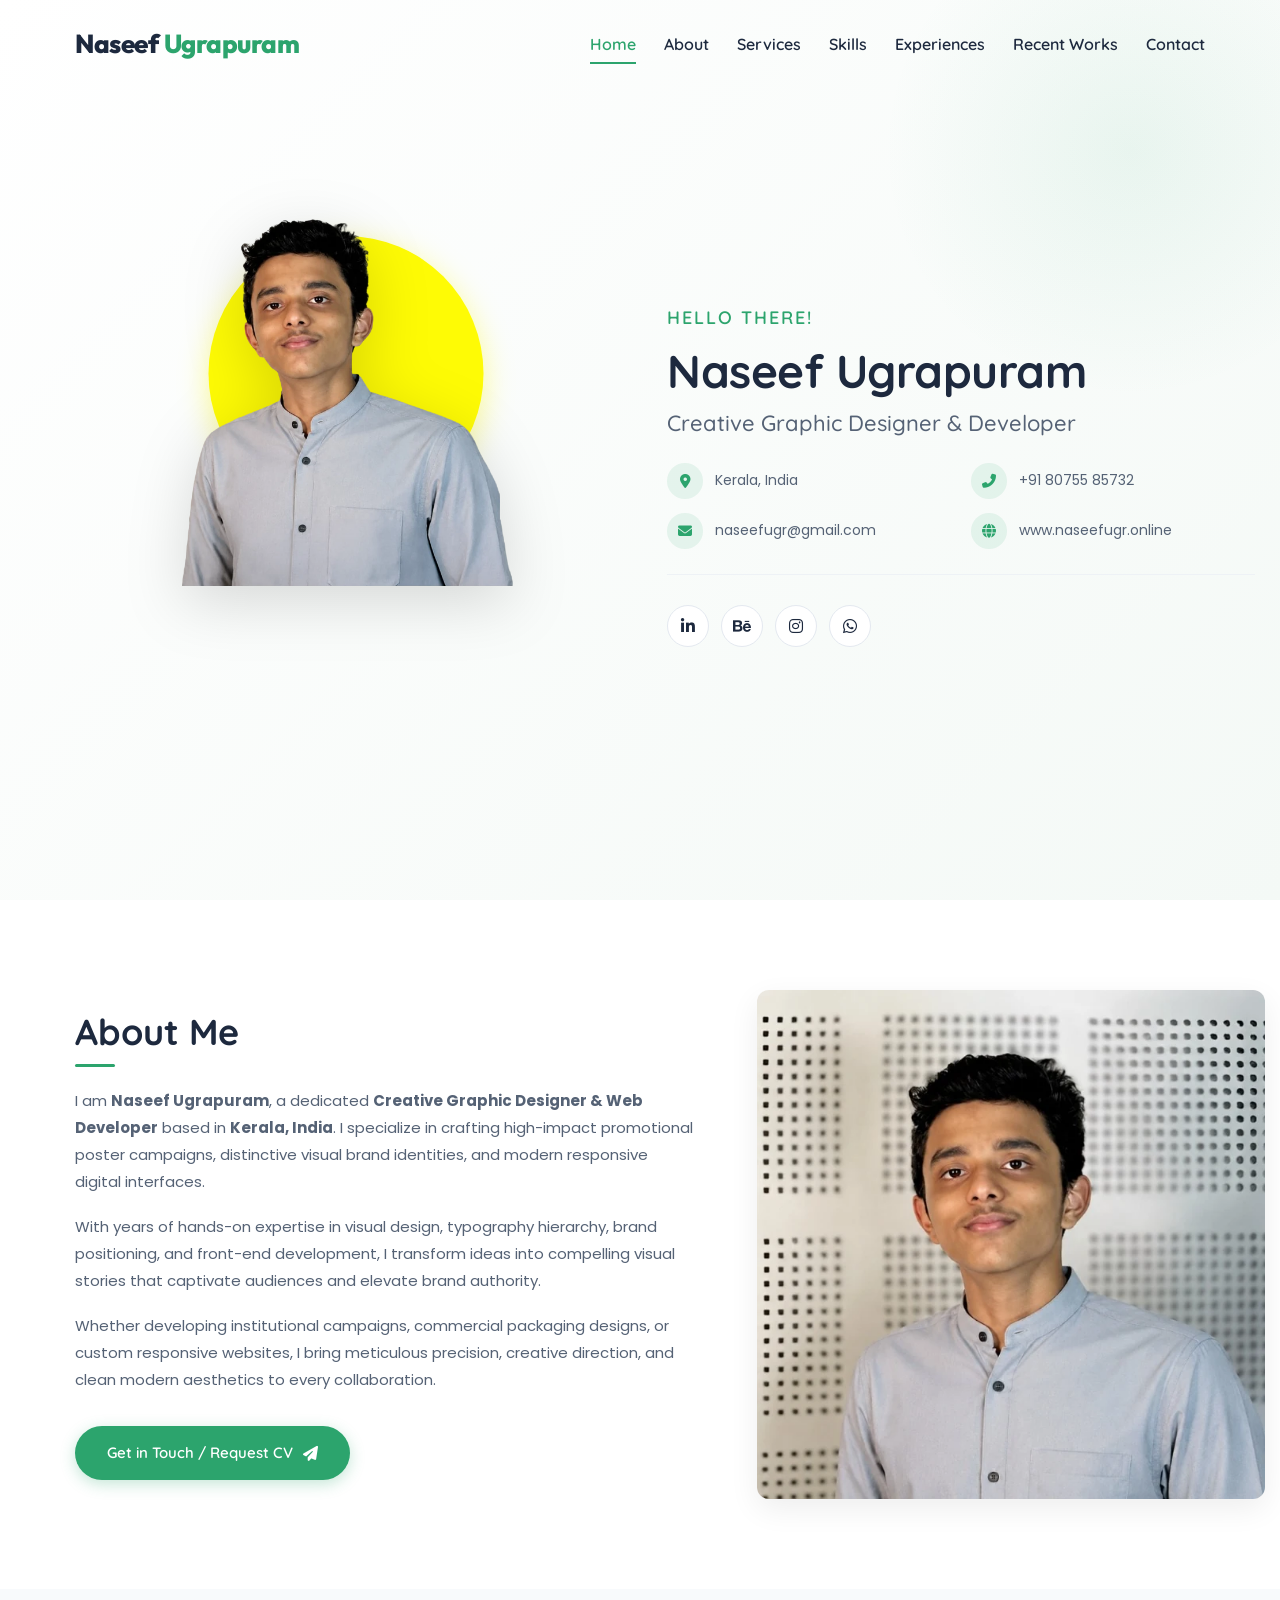
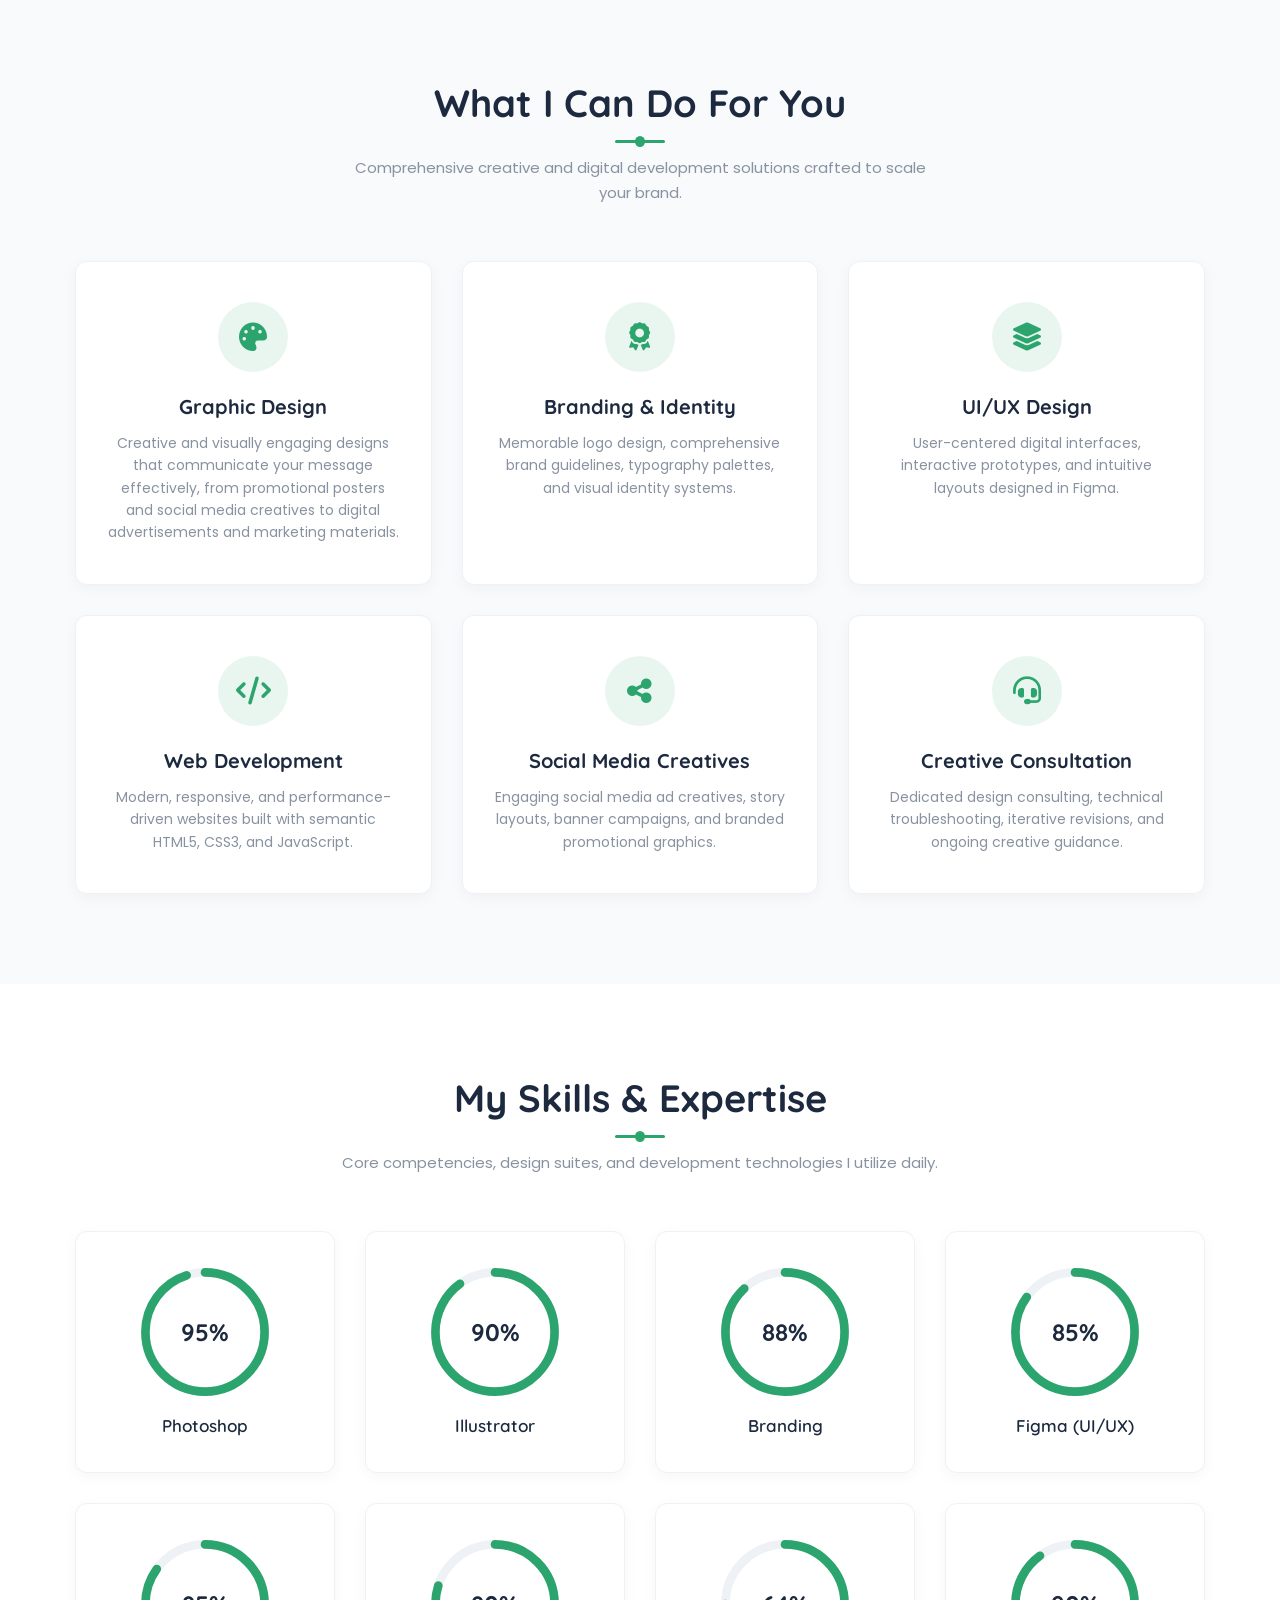
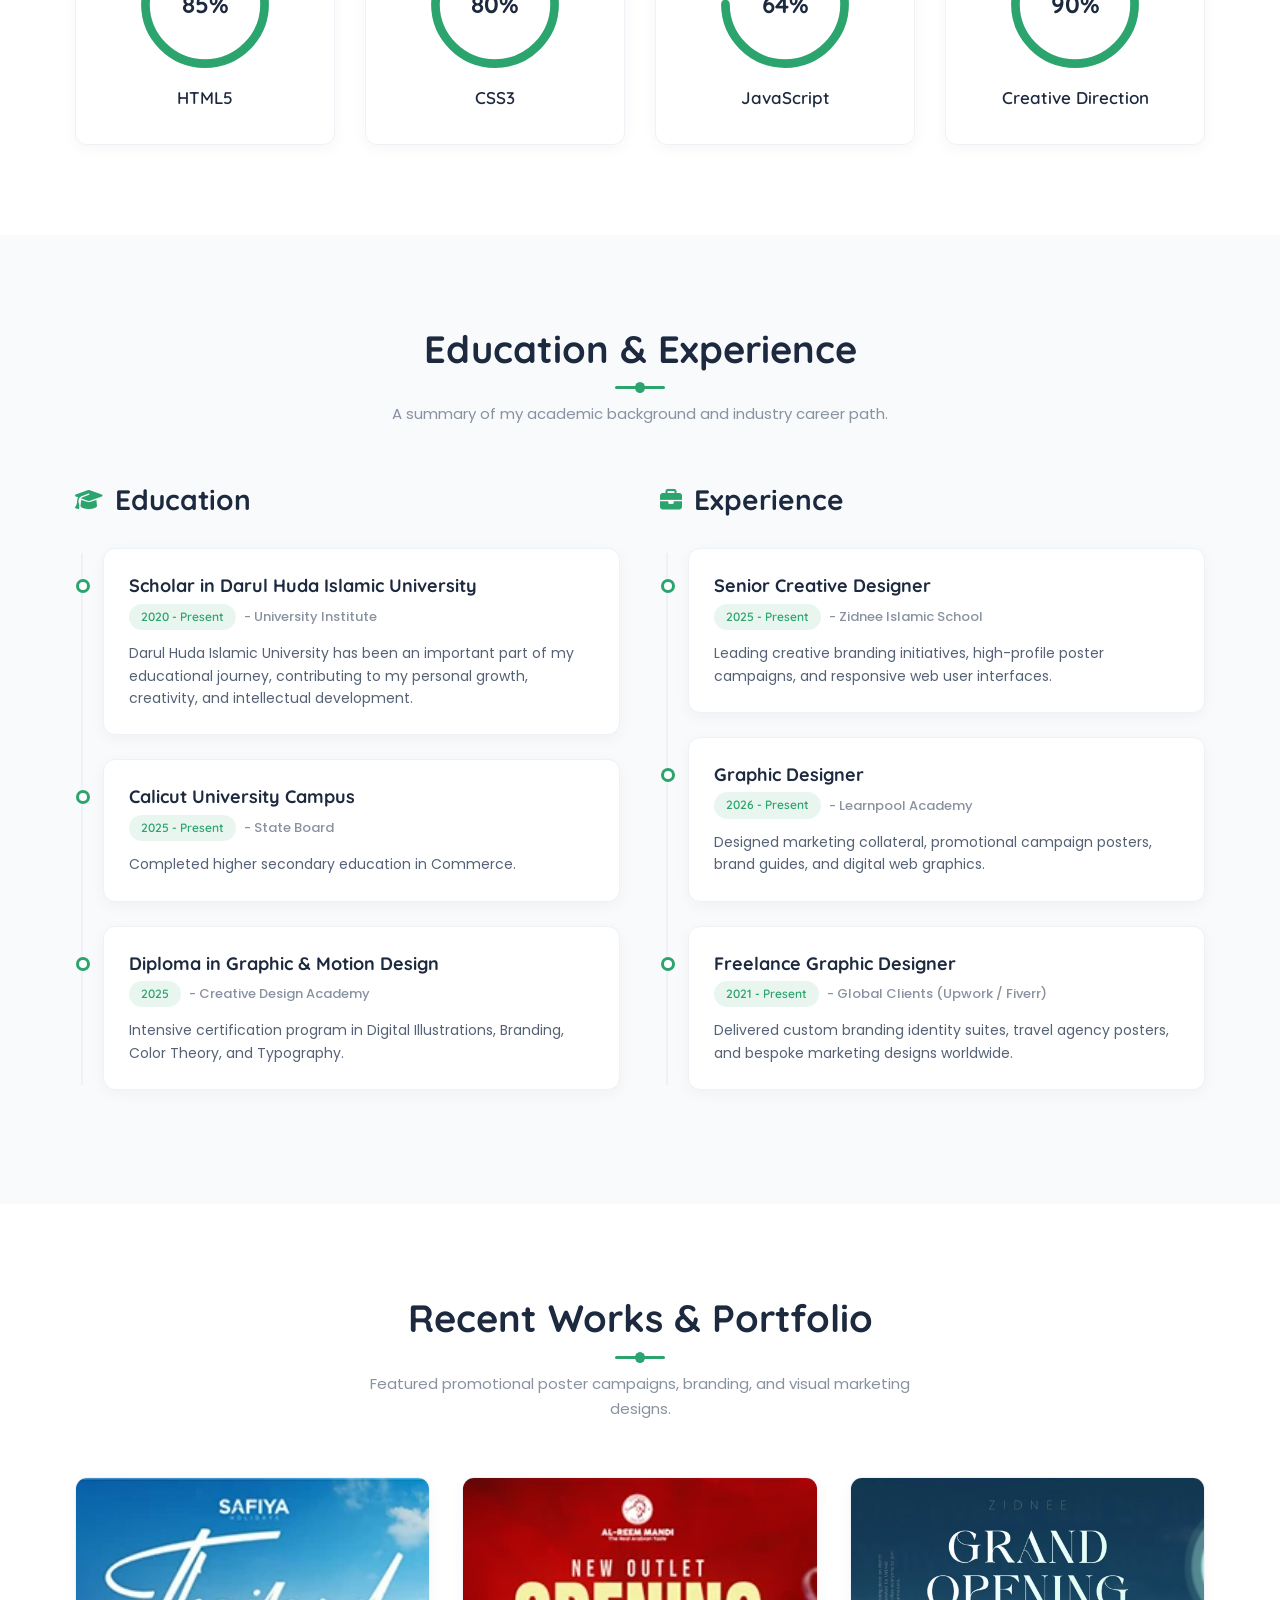
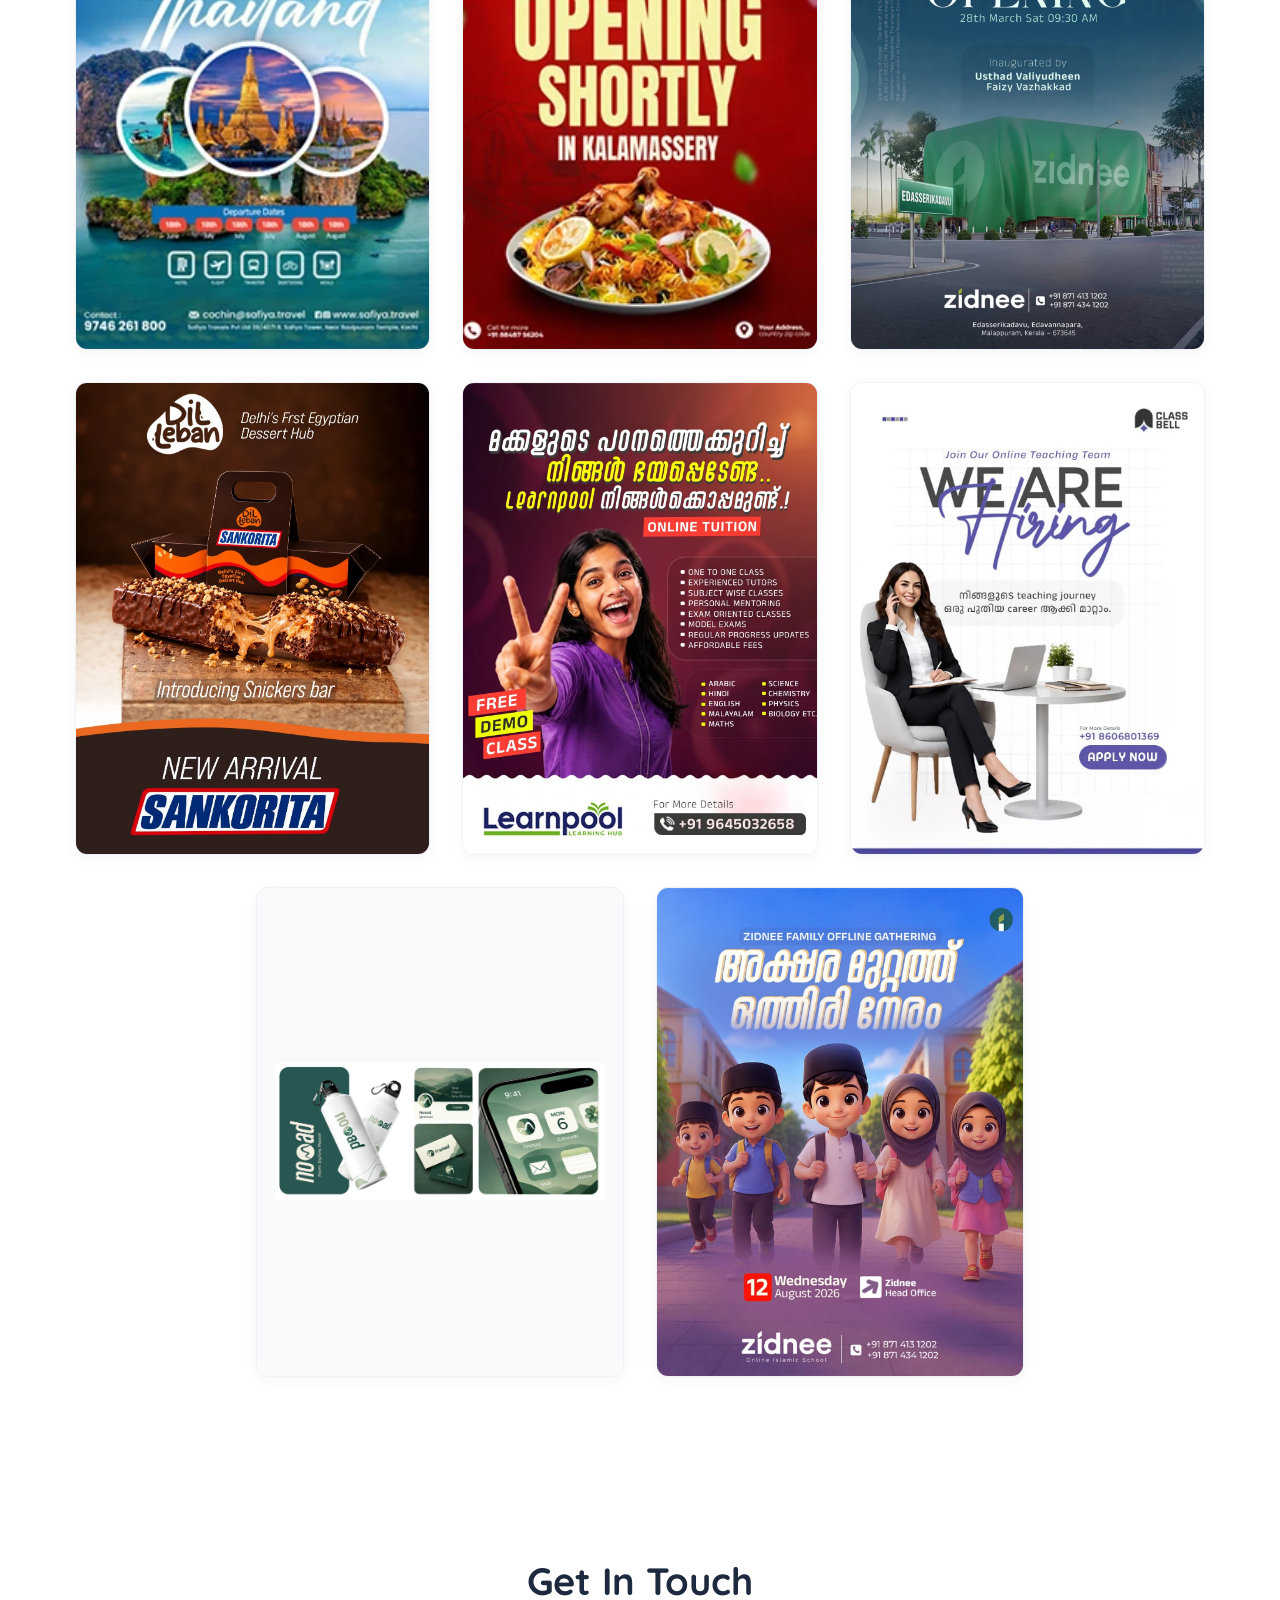
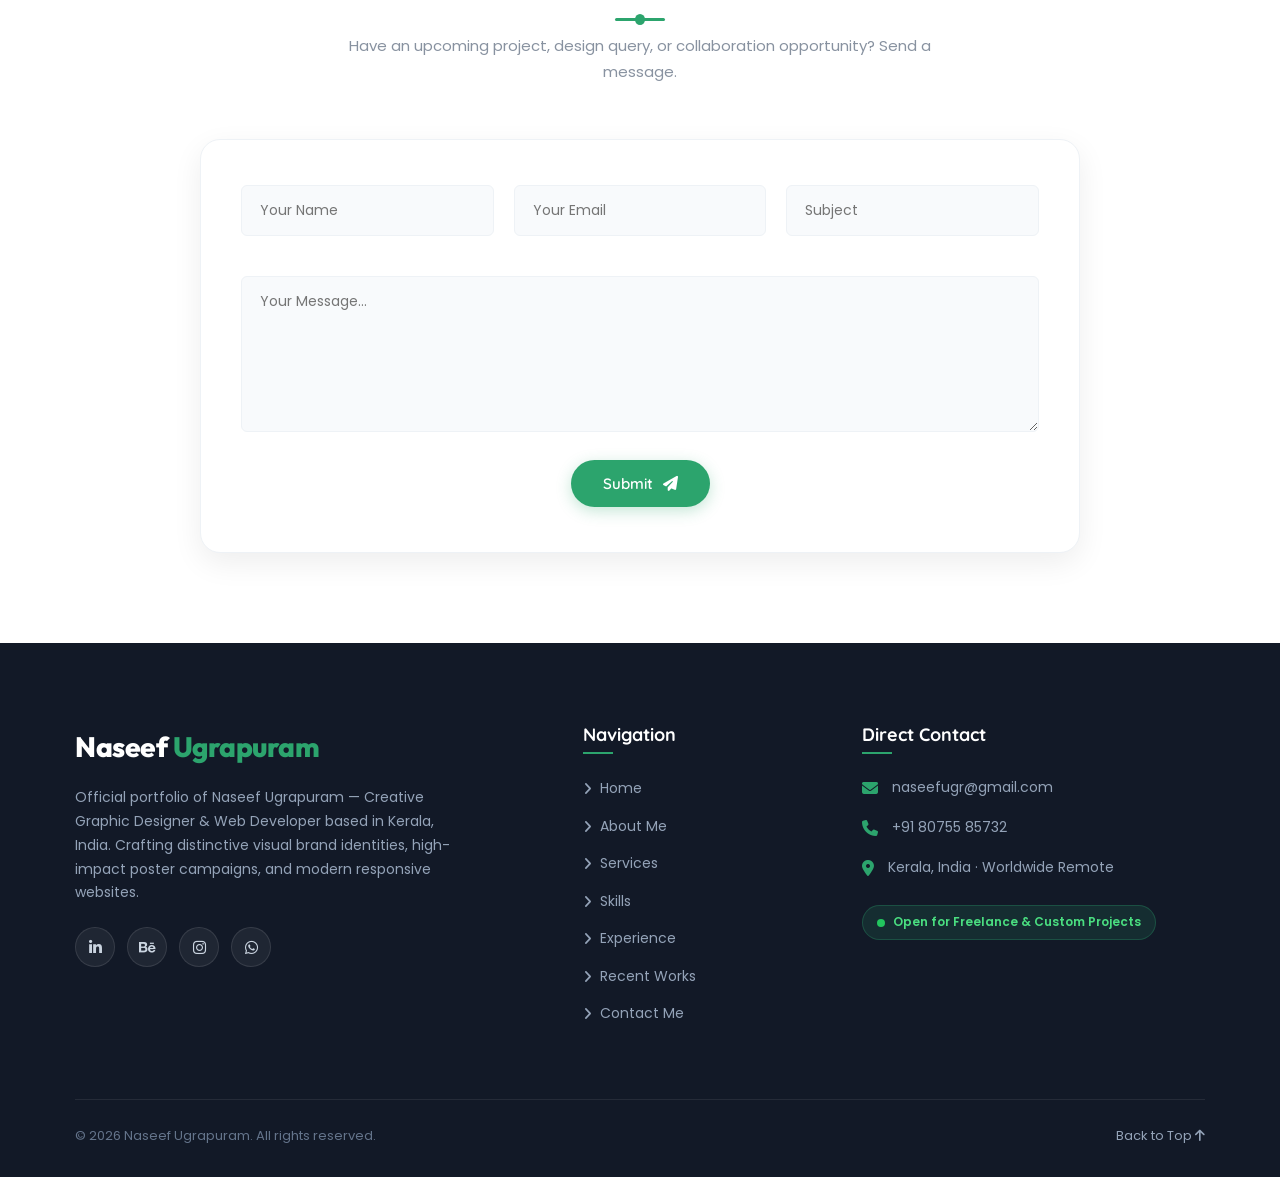
==== commit 430ae91a: "Add files via upload" ====
--- a/index.html
+++ b/index.html
@@ -5,15 +5,62 @@
   <meta charset="utf-8">
   <meta http-equiv="X-UA-Compatible" content="IE=edge">
   <meta name="viewport" content="width=device-width, initial-scale=1">
-  <meta name="description" content="Naseef Ugrapuram - Creative Designer & Web Developer Personal Portfolio">
+
+  <!-- Primary SEO Metadata -->
+  <title>Naseef Ugrapuram | Creative Graphic Designer &amp; Web Developer | Kerala, India</title>
+  <meta name="title" content="Naseef Ugrapuram | Creative Graphic Designer &amp; Web Developer | Kerala, India">
+  <meta name="description"
+    content="Official portfolio of Naseef Ugrapuram, a Creative Graphic Designer &amp; Web Developer based in Kerala, India. Specializing in visual brand identity, promotional poster campaigns, typography, UI/UX, and modern responsive web development.">
   <meta name="keywords"
-    content="Naseef Ugrapuram, creative designer, UI/UX, web design, graphic design, posters, branding">
+    content="Naseef Ugrapuram, Naseef Ugrapuram Kerala, Naseef Graphic Designer, Naseef Web Developer, Naseef Ugrapuram Portfolio, Creative Designer Kerala, UI UX Designer Kerala, Brand Identity Designer, Poster Designer India, Zidnee, Learnpool">
   <meta name="author" content="Naseef Ugrapuram">
-  <title>Naseef Ugrapuram | Creative Graphic Designer & Developer</title>
-
-  <!-- Google Fonts: Outfit (Logo Display), Poppins (Body), Quicksand (Headings) -->
+  <meta name="robots" content="index, follow, max-image-preview:large, max-snippet:-1, max-video-preview:-1">
+  <link rel="canonical" href="https://www.naseefugr.online/">
+
+  <!-- Geographic Location Metadata -->
+  <meta name="geo.region" content="IN-KL">
+  <meta name="geo.placename" content="Kerala, India">
+  <meta name="geo.position" content="11.2588;75.7804">
+  <meta name="ICBM" content="11.2588, 75.7804">
+
+  <!-- Favicon & Touch Icons -->
+  <link rel="icon" type="image/png" sizes="64x64" href="image/favicon.png">
+  <link rel="apple-touch-icon" sizes="180x180" href="image/apple-touch-icon.png">
+  <link rel="shortcut icon" href="image/favicon.png">
+  <meta name="theme-color" content="#2ca46d">
+
+  <!-- Open Graph / Facebook / WhatsApp / LinkedIn -->
+  <meta property="og:type" content="profile">
+  <meta property="og:site_name" content="Naseef Ugrapuram">
+  <meta property="og:title" content="Naseef Ugrapuram | Creative Graphic Designer &amp; Web Developer">
+  <meta property="og:description"
+    content="Official portfolio of Naseef Ugrapuram, Creative Graphic Designer &amp; Web Developer based in Kerala, India. Specializing in brand identity, promotional poster campaigns, and responsive web development.">
+  <meta property="og:url" content="https://www.naseefugr.online/">
+  <meta property="og:image" content="https://www.naseefugr.online/image/naseef-ugrapuram-og.jpg">
+  <meta property="og:image:secure_url" content="https://www.naseefugr.online/image/naseef-ugrapuram-og.jpg">
+  <meta property="og:image:type" content="image/jpeg">
+  <meta property="og:image:width" content="1200">
+  <meta property="og:image:height" content="630">
+  <meta property="og:image:alt" content="Naseef Ugrapuram - Creative Graphic Designer &amp; Web Developer Portfolio">
+  <meta property="og:locale" content="en_US">
+  <meta property="profile:first_name" content="Naseef">
+  <meta property="profile:last_name" content="Ugrapuram">
+  <meta property="profile:username" content="naseef_ugr">
+
+  <!-- Twitter / X Cards -->
+  <meta name="twitter:card" content="summary_large_image">
+  <meta name="twitter:title" content="Naseef Ugrapuram | Creative Graphic Designer &amp; Web Developer">
+  <meta name="twitter:description"
+    content="Official portfolio of Naseef Ugrapuram, Creative Graphic Designer &amp; Web Developer based in Kerala, India.">
+  <meta name="twitter:image" content="https://www.naseefugr.online/image/naseef-ugrapuram-og.jpg">
+  <meta name="twitter:image:alt" content="Naseef Ugrapuram - Creative Graphic Designer &amp; Web Developer">
+
+  <!-- Performance & Resource Hints -->
   <link rel="preconnect" href="https://fonts.googleapis.com">
   <link rel="preconnect" href="https://fonts.gstatic.com" crossorigin>
+  <link rel="preload" as="image" href="image/me.webp" type="image/webp">
+
+  <!-- Google Fonts: Outfit, Poppins, Quicksand -->
   <link
     href="https://fonts.googleapis.com/css2?family=Outfit:wght@500;600;700;800;900&family=Poppins:ital,wght@0,300;0,400;0,500;0,600;0,700;0,800;1,400&family=Quicksand:wght@500;600;700&display=swap"
     rel="stylesheet">
@@ -23,6 +70,108 @@
 
   <!-- Custom Stylesheet -->
   <link rel="stylesheet" href="css/style.css">
+
+  <!-- Structured Data: Schema.org JSON-LD (ProfilePage, Person, WebSite) -->
+  <script type="application/ld+json">
+  {
+    "@context": "https://schema.org",
+    "@graph": [
+      {
+        "@type": "WebSite",
+        "@id": "https://www.naseefugr.online/#website",
+        "url": "https://www.naseefugr.online/",
+        "name": "Naseef Ugrapuram",
+        "description": "Official Portfolio of Naseef Ugrapuram - Creative Graphic Designer & Web Developer in Kerala, India",
+        "publisher": {
+          "@id": "https://www.naseefugr.online/#person"
+        },
+        "inLanguage": "en-US"
+      },
+      {
+        "@type": "ProfilePage",
+        "@id": "https://www.naseefugr.online/#profilepage",
+        "url": "https://www.naseefugr.online/",
+        "name": "Naseef Ugrapuram | Creative Graphic Designer & Web Developer",
+        "isPartOf": {
+          "@id": "https://www.naseefugr.online/#website"
+        },
+        "mainEntity": {
+          "@id": "https://www.naseefugr.online/#person"
+        },
+        "description": "Official profile page and portfolio of Naseef Ugrapuram, showcasing creative graphic design, branding, and web development projects.",
+        "dateCreated": "2024-01-01T00:00:00+05:30",
+        "dateModified": "2026-11-10T12:00:00+05:30",
+        "breadcrumb": {
+          "@type": "BreadcrumbList",
+          "itemListElement": [
+            {
+              "@type": "ListItem",
+              "position": 1,
+              "name": "Home",
+              "item": "https://www.naseefugr.online/"
+            }
+          ]
+        }
+      },
+      {
+        "@type": "Person",
+        "@id": "https://www.naseefugr.online/#person",
+        "name": "Naseef Ugrapuram",
+        "alternateName": [
+          "Muhammad Naseef Ugrapuram",
+          "Naseef Ugr"
+        ],
+        "givenName": "Naseef",
+        "familyName": "Ugrapuram",
+        "jobTitle": "Creative Graphic Designer & Web Developer",
+        "url": "https://www.naseefugr.online/",
+        "image": "https://www.naseefugr.online/image/naseef-ugrapuram-profile.jpg",
+        "description": "Dedicated Creative Graphic Designer and Front-End Web Developer based in Kerala, India. Specializes in promotional poster campaigns, visual branding, typography, UI/UX, and modern responsive websites.",
+        "telephone": "+918075585732",
+        "email": "mailto:naseefugr@gmail.com",
+        "address": {
+          "@type": "PostalAddress",
+          "addressRegion": "Kerala",
+          "addressCountry": "India"
+        },
+        "nationality": {
+          "@type": "Country",
+          "name": "India"
+        },
+        "sameAs": [
+          "https://in.linkedin.com/in/muhammad-naseef-ugrapuram-5b242b2b2",
+          "https://www.instagram.com/naseef_ugr/",
+          "https://www.behance.net/muhammaugrapur"
+        ],
+        "alumniOf": [
+          {
+            "@type": "EducationalOrganization",
+            "name": "Darul Huda Islamic University"
+          },
+          {
+            "@type": "EducationalOrganization",
+            "name": "University of Calicut"
+          }
+        ],
+        "knowsAbout": [
+          "Graphic Design",
+          "Visual Brand Identity",
+          "Poster Design",
+          "Typography",
+          "UI/UX Design",
+          "Figma",
+          "Adobe Photoshop",
+          "Adobe Illustrator",
+          "Web Development",
+          "HTML5",
+          "CSS3",
+          "JavaScript",
+          "Responsive Web Design"
+        ]
+      }
+    ]
+  }
+  </script>
 </head>
 
 <body>
@@ -77,7 +226,10 @@
         <div class="hero-img-col">
           <div class="hero-img-box">
             <div class="hero-circle-backdrop"></div>
-            <img src="image/me.png" alt="Naseef Ugrapuram - Creative Designer">
+            <picture>
+              <source srcset="image/me.webp" type="image/webp">
+              <img src="image/me.png" alt="Naseef Ugrapuram - Creative Graphic Designer &amp; Web Developer" width="646" height="970" fetchpriority="high" loading="eager" decoding="async">
+            </picture>
           </div>
         </div>
 
@@ -85,8 +237,8 @@
         <div class="hero-content-col">
           <div class="about_me_title">
             <span>Hello There!</span>
-            <h1>I'M Naseef Ugrapuram</h1>
-            <h4>Creative Graphic Designer & Developer</h4>
+            <h1>Naseef Ugrapuram</h1>
+            <h4>Creative Graphic Designer &amp; Developer</h4>
           </div>
 
           <div class="profile_info">
@@ -97,13 +249,10 @@
           </div>
 
           <div class="social_profile">
-            <a href="https://www.behance.net/muhammaugrapur" title="Behance"><i class="fa-brands fa-behance"></i></a>
-            <a href="https://www.instagram.com/naseef_ugr/" title="Instagram"><i class="fa-brands fa-instagram"></i></a>
-            <a href="https://in.linkedin.com/in/muhammad-naseef-ugrapuram-5b242b2b2" title="LinkedIn"><i
-                class="fa-brands fa-linkedin-in"></i></a>
-            <a href="#" title="GitHub"><i class="fa-brands fa-github"></i></a>
-            <a href="#" title="Facebook"><i class="fa-brands fa-facebook-f"></i></a>
-            <a href="#" title="Twitter / X"><i class="fa-brands fa-x-twitter"></i></a>
+            <a href="https://in.linkedin.com/in/muhammad-naseef-ugrapuram-5b242b2b2" target="_blank" rel="noopener noreferrer" title="LinkedIn"><i class="fa-brands fa-linkedin-in"></i></a>
+            <a href="https://www.behance.net/muhammaugrapur" target="_blank" rel="noopener noreferrer" title="Behance"><i class="fa-brands fa-behance"></i></a>
+            <a href="https://www.instagram.com/naseef_ugr/" target="_blank" rel="noopener noreferrer" title="Instagram"><i class="fa-brands fa-instagram"></i></a>
+            <a href="https://wa.me/918075585732" target="_blank" rel="noopener noreferrer" title="WhatsApp"><i class="fa-brands fa-whatsapp"></i></a>
           </div>
         </div>
       </div>
@@ -117,22 +266,25 @@
     <div class="container">
       <div class="about-wrapper">
         <div class="about-text-col">
-          <h1>About Me</h1>
+          <h2>About Me</h2>
           <p>
-            I am Naseef Ugrapuram, a dedicated Creative Designer & Web Developer based in Kerala, India. I specialize in
-            crafting high-impact poster campaigns, distinctive brand identities, and modern responsive digital
-            interfaces.
+            I am <strong>Naseef Ugrapuram</strong>, a dedicated <strong>Creative Graphic Designer &amp; Web Developer</strong> based in <strong>Kerala, India</strong>. I specialize in crafting high-impact promotional poster campaigns, distinctive visual brand identities, and modern responsive digital interfaces.
           </p>
           <p>
-            With years of hands-on experience in visual design, typography, and front-end development, I transform ideas
-            into compelling visual stories that captivate audiences and elevate brand presence.
+            With years of hands-on expertise in visual design, typography hierarchy, brand positioning, and front-end development, I transform ideas into compelling visual stories that captivate audiences and elevate brand authority.
+          </p>
+          <p>
+            Whether developing institutional campaigns, commercial packaging designs, or custom responsive websites, I bring meticulous precision, creative direction, and clean modern aesthetics to every collaboration.
           </p>
           <a href="#contact" class="btn btn-primary">
-            Download CV <i class="fa fa-download"></i>
+            Get in Touch / Request CV <i class="fa fa-paper-plane"></i>
           </a>
         </div>
         <div class="about-img-col">
-          <img src="image/about.png" alt="About Naseef Ugrapuram">
+          <picture>
+            <source srcset="image/naseef-ugrapuram-about.webp" type="image/webp">
+            <img src="image/naseef-ugrapuram-about.jpg" alt="Naseef Ugrapuram - Creative Graphic Designer &amp; Web Developer" width="640" height="640" loading="lazy" decoding="async">
+          </picture>
         </div>
       </div>
     </div>
@@ -144,7 +296,7 @@
   <section id="service" class="service-area section-padding section-bg">
     <div class="container">
       <div class="section-title">
-        <h1>What i can for you</h1>
+        <h2>What I Can Do For You</h2>
         <p>Comprehensive creative and digital development solutions crafted to scale your brand.</p>
       </div>
 
@@ -154,7 +306,7 @@
           <div class="service-icon">
             <i class="fa-solid fa-palette"></i>
           </div>
-          <h4>01. Graphic Design</h4>
+          <h3>Graphic Design</h3>
           <p>Creative and visually engaging designs that communicate your message effectively, from promotional posters
             and social media creatives to digital advertisements and marketing materials.</p>
         </div>
@@ -164,7 +316,7 @@
           <div class="service-icon">
             <i class="fa-solid fa-award"></i>
           </div>
-          <h4>Branding & Identity</h4>
+          <h3>Branding &amp; Identity</h3>
           <p>Memorable logo design, comprehensive brand guidelines, typography palettes, and visual identity systems.
           </p>
         </div>
@@ -174,7 +326,7 @@
           <div class="service-icon">
             <i class="fa-solid fa-layer-group"></i>
           </div>
-          <h4>UI/UX Design</h4>
+          <h3>UI/UX Design</h3>
           <p>User-centered digital interfaces, interactive prototypes, and intuitive layouts designed in Figma.</p>
         </div>
 
@@ -183,7 +335,7 @@
           <div class="service-icon">
             <i class="fa-solid fa-code"></i>
           </div>
-          <h4>Web Development</h4>
+          <h3>Web Development</h3>
           <p>Modern, responsive, and performance-driven websites built with semantic HTML5, CSS3, and JavaScript.</p>
         </div>
 
@@ -192,7 +344,7 @@
           <div class="service-icon">
             <i class="fa-solid fa-share-nodes"></i>
           </div>
-          <h4>Social Media Creative</h4>
+          <h3>Social Media Creatives</h3>
           <p>Engaging social media ad creatives, story layouts, banner campaigns, and branded promotional graphics.</p>
         </div>
 
@@ -201,7 +353,7 @@
           <div class="service-icon">
             <i class="fa-solid fa-headset"></i>
           </div>
-          <h4>Full Support</h4>
+          <h3>Creative Consultation</h3>
           <p>Dedicated design consulting, technical troubleshooting, iterative revisions, and ongoing creative guidance.
           </p>
         </div>
@@ -215,7 +367,7 @@
   <section id="skills" class="about-area section-padding">
     <div class="container">
       <div class="section-title">
-        <h1>My skills</h1>
+        <h2>My Skills &amp; Expertise</h2>
         <p>Core competencies, design suites, and development technologies I utilize daily.</p>
       </div>
 
@@ -325,7 +477,7 @@
   <section id="resume" class="timeline-area section-padding section-bg">
     <div class="container">
       <div class="section-title">
-        <h1>My Education & Experience</h1>
+        <h2>Education &amp; Experience</h2>
         <p>A summary of my academic background and industry career path.</p>
       </div>
 
@@ -410,12 +562,12 @@
   </section>
 
   <!-- ==============================================================
-       08. RECENT WORKS / PORTFOLIO (#portfolio) - 3 POSTERS ONLY
+       08. RECENT WORKS / PORTFOLIO (#portfolio)
   ============================================================== -->
   <section id="portfolio" class="our_portfolio section-padding">
     <div class="container">
       <div class="section-title">
-        <h1>Recent Works</h1>
+        <h2>Recent Works &amp; Portfolio</h2>
         <p>Featured promotional poster campaigns, branding, and visual marketing designs.</p>
       </div>
 
@@ -427,7 +579,10 @@
           data-desc="Complete promotional travel agency poster designed with vivid imagery, cultural typography, and high-impact visual hierarchy for international holiday packages."
           data-client="Saffiya Travels" data-date="October 2024" data-url="https://saffiyatravels.example">
           <div class="sp-img">
-            <img src="image/01.png" alt="Poster Design - Saffiya Travels">
+            <picture>
+              <source srcset="image/01.webp" type="image/webp">
+              <img src="image/01.png" alt="Poster Design for Saffiya Travels by Naseef Ugrapuram" width="421" height="319" loading="lazy" decoding="async">
+            </picture>
             <div class="sp-hover">
               <div class="sp-social">
                 <span class="category">Poster Design</span>
@@ -444,7 +599,10 @@
           data-desc="Commercial advertising poster for AL Reem featuring luxury aesthetics, tailored typography, and sleek modern branding elements."
           data-client="AL Reem Enterprises" data-date="November 2024" data-url="https://alreem.example">
           <div class="sp-img">
-            <img src="image/02.png" alt="Poster Design - AL Reem">
+            <picture>
+              <source srcset="image/02.webp" type="image/webp">
+              <img src="image/02.png" alt="Poster Design for AL Reem by Naseef Ugrapuram" width="421" height="319" loading="lazy" decoding="async">
+            </picture>
             <div class="sp-hover">
               <div class="sp-social">
                 <span class="category">Poster Design</span>
@@ -461,7 +619,10 @@
           data-desc="Creative promotional campaign poster emphasizing vibrant color contrasts, dynamic perspective, and clear marketing call-to-actions."
           data-client="Zidnee Studies" data-date="December 2024" data-url="https://www.zidneestudies.com/">
           <div class="sp-img">
-            <img src="image/03.jpeg" alt="Creative Ads Poster Campaign">
+            <picture>
+              <source srcset="image/03.webp" type="image/webp">
+              <img src="image/03.jpeg" alt="Creative Ads Poster Campaign for Zidnee by Naseef Ugrapuram" width="1280" height="1600" loading="lazy" decoding="async">
+            </picture>
             <div class="sp-hover">
               <div class="sp-social">
                 <span class="category">Poster Design</span>
@@ -481,7 +642,10 @@
           data-desc="Creative branding and marketing collateral for Dil Leban (Delhi's First Egyptian Dessert Hub), highlighting authentic culinary aesthetics and bold product presentation."
           data-client="Dil Leban" data-date="January 2025" data-url="https://dilleban.example">
           <div class="sp-img">
-            <img src="image/04.jpeg" alt="Poster Design - Dil Leban">
+            <picture>
+              <source srcset="image/04.webp" type="image/webp">
+              <img src="image/04.jpeg" alt="Packaging &amp; Poster Design for Dil Leban by Naseef Ugrapuram" width="1131" height="1600" loading="lazy" decoding="async">
+            </picture>
             <div class="sp-hover">
               <div class="sp-social">
                 <span class="category">Poster & Packaging</span>
@@ -498,7 +662,10 @@
           data-desc="High-impact regional language poster campaign for Learnpool Online Tuition, focusing on student mentorship, accessibility, and trustworthy educational guidance."
           data-client="Learnpool Academy" data-date="February 2025" data-url="https://learnpool.example">
           <div class="sp-img">
-            <img src="image/05.jpeg" alt="Poster Design - Learnpool">
+            <picture>
+              <source srcset="image/05.webp" type="image/webp">
+              <img src="image/05.jpeg" alt="Online Tuition Poster for Learnpool by Naseef Ugrapuram" width="1280" height="1600" loading="lazy" decoding="async">
+            </picture>
             <div class="sp-hover">
               <div class="sp-social">
                 <span class="category">Poster Design</span>
@@ -515,7 +682,10 @@
           data-desc="Recruitment poster and digital advertisement for ClassBell's online teaching team, featuring modern editorial typography and clear educator outreach."
           data-client="ClassBell" data-date="March 2025" data-url="https://classbell.example">
           <div class="sp-img">
-            <img src="image/06.jpeg" alt="Recruitment Poster - ClassBell">
+            <picture>
+              <source srcset="image/06.webp" type="image/webp">
+              <img src="image/06.jpeg" alt="Recruitment Campaign Poster for ClassBell by Naseef Ugrapuram" width="1080" height="1350" loading="lazy" decoding="async">
+            </picture>
             <div class="sp-hover">
               <div class="sp-social">
                 <span class="category">Social Media & Poster</span>
@@ -535,7 +705,10 @@
           data-desc="Comprehensive logo mark and brand identity system created for Nomads, embodying travel, exploration, and clean modern aesthetics."
           data-client="Nomads" data-date="April 2025" data-url="https://nomads.example">
           <div class="sp-img contain-fit">
-            <img src="image/07.jpeg" alt="Logo Design - Nomads">
+            <picture>
+              <source srcset="image/07.webp" type="image/webp">
+              <img src="image/07.jpeg" alt="Brand Identity &amp; Logo Design for Nomads by Naseef Ugrapuram" width="1600" height="666" loading="lazy" decoding="async">
+            </picture>
             <div class="sp-hover">
               <div class="sp-social">
                 <span class="category">Logo Design</span>
@@ -552,7 +725,10 @@
           data-desc="Official promotional poster and institutional campaign for Zidnee Islamic School, designed with elegance, cultural dignity, and structured readability."
           data-client="Zidnee Islamic School" data-date="May 2025" data-url="https://www.zidneestudies.com/">
           <div class="sp-img">
-            <img src="image/08.jpeg" alt="Poster Design - Zidnee">
+            <picture>
+              <source srcset="image/08.webp" type="image/webp">
+              <img src="image/08.jpeg" alt="Institutional Poster Campaign for Zidnee Islamic School by Naseef Ugrapuram" width="1280" height="1600" loading="lazy" decoding="async">
+            </picture>
             <div class="sp-hover">
               <div class="sp-social">
                 <span class="category">Poster Design</span>
@@ -589,12 +765,12 @@
   </div>
 
   <!-- ==============================================================
-       09. TESTIMONIALS SECTION
-  ============================================================== -->
-  <section class="testimonial-area section-padding section-bg">
+       09. TESTIMONIALS SECTION (HIDDEN)
+  ============================================================== -->
+  <section class="testimonial-area section-padding section-bg" style="display: none;">
     <div class="container">
       <div class="section-title">
-        <h1>Customer Review</h1>
+        <h2>Client Endorsements &amp; Reviews</h2>
         <p>What clients and collaborators say about my creative work and dedication.</p>
       </div>
 
@@ -604,7 +780,10 @@
           <div class="testimonial-slide">
             <div class="testimonial-card">
               <div class="pic">
-                <img src="image/testimonial/img-1.jpg" alt="Thabsheer CP">
+                <picture>
+                  <source srcset="image/testimonial/img-1.webp" type="image/webp">
+                  <img src="image/testimonial/img-1.jpg" alt="Thabsheer CP - Director of Zidnee" width="80" height="80" loading="lazy" decoding="async">
+                </picture>
               </div>
               <p class="description">
                 "Naseef brought our brand vision to life with phenomenal creativity and speed. His eye for composition
@@ -628,7 +807,10 @@
           <div class="testimonial-slide">
             <div class="testimonial-card">
               <div class="pic">
-                <img src="image/testimonial/img-2.jpg" alt="Fasil">
+                <picture>
+                  <source srcset="image/testimonial/img-2.webp" type="image/webp">
+                  <img src="image/testimonial/img-2.jpg" alt="Fasil - Learnpool" width="80" height="80" loading="lazy" decoding="async">
+                </picture>
               </div>
               <p class="description">
                 "Working with Naseef was an absolute pleasure. He delivered clean, modern, and perfectly polished
@@ -652,7 +834,10 @@
           <div class="testimonial-slide">
             <div class="testimonial-card">
               <div class="pic">
-                <img src="image/testimonial/img-3.jpg" alt="Sarah Jenkins">
+                <picture>
+                  <source srcset="image/testimonial/img-3.webp" type="image/webp">
+                  <img src="image/testimonial/img-3.jpg" alt="Rafi John - Agency Founder" width="80" height="80" loading="lazy" decoding="async">
+                </picture>
               </div>
               <p class="description">
                 "The travel poster campaigns designed by Naseef boosted our customer inquiries immediately. His ability
@@ -676,7 +861,10 @@
           <div class="testimonial-slide">
             <div class="testimonial-card">
               <div class="pic">
-                <img src="image/testimonial/img-4.jpg" alt="David Roberts">
+                <picture>
+                  <source srcset="image/testimonial/img-4.webp" type="image/webp">
+                  <img src="image/testimonial/img-4.jpg" alt="David Roberts - Tech Entrepreneur" width="80" height="80" loading="lazy" decoding="async">
+                </picture>
               </div>
               <p class="description">
                 "Top-notch visual design skills and great attention to detail. Every pixel felt intentional and
@@ -704,12 +892,12 @@
   </section>
 
   <!-- ==============================================================
-       10. CONTACT SECTION (#contact) - GOOGLE SHEETS READY
+       10. CONTACT SECTION (#contact) - DIRECT EMAIL SUBMIT
   ============================================================== -->
   <section id="contact" class="contact-area section-padding">
     <div class="container">
       <div class="section-title">
-        <h1>Get in Touch</h1>
+        <h2>Get in Touch</h2>
         <p>Have an upcoming project, design query, or collaboration opportunity? Send a message.</p>
       </div>
 
@@ -735,7 +923,7 @@
 
           <div style="text-align: center;">
             <button type="submit" class="btn btn-primary">
-              Send Message <i class="fa fa-paper-plane"></i>
+              Submit <i class="fa fa-paper-plane"></i>
             </button>
           </div>
         </form>
@@ -755,17 +943,14 @@
             Naseef<span> Ugrapuram</span>
           </a>
           <p>
-            Creative Designer & Web Developer passionate about craft, typography, and visual aesthetics. Delivering
-            high-impact poster campaigns and digital experiences.
+            Official portfolio of Naseef Ugrapuram — Creative Graphic Designer &amp; Web Developer based in Kerala, India. Crafting distinctive visual brand identities, high-impact poster campaigns, and modern responsive websites.
           </p>
           <div class="footer-social-enhanced">
-            <a href="https://www.behance.net/muhammaugrapur" title="Behance"><i class="fa-brands fa-behance"></i></a>
-            <a href="https://www.instagram.com/naseef_ugr/" title="Instagram"><i class="fa-brands fa-instagram"></i></a>
-            <a href="https://in.linkedin.com/in/muhammad-naseef-ugrapuram-5b242b2b2" title="LinkedIn"><i
+            <a href="https://in.linkedin.com/in/muhammad-naseef-ugrapuram-5b242b2b2" target="_blank" rel="noopener noreferrer" title="LinkedIn"><i
                 class="fa-brands fa-linkedin-in"></i></a>
-            <a href="#" title="GitHub"><i class="fa-brands fa-github"></i></a>
-            <a href="#" title="Facebook"><i class="fa-brands fa-facebook-f"></i></a>
-            <a href="#" title="Twitter / X"><i class="fa-brands fa-x-twitter"></i></a>
+            <a href="https://www.behance.net/muhammaugrapur" target="_blank" rel="noopener noreferrer" title="Behance"><i class="fa-brands fa-behance"></i></a>
+            <a href="https://www.instagram.com/naseef_ugr/" target="_blank" rel="noopener noreferrer" title="Instagram"><i class="fa-brands fa-instagram"></i></a>
+            <a href="https://wa.me/918075585732" target="_blank" rel="noopener noreferrer" title="WhatsApp"><i class="fa-brands fa-whatsapp"></i></a>
           </div>
         </div>
 
@@ -801,7 +986,7 @@
             </li>
           </ul>
           <div class="footer-badge">
-            <span class="dot"></span> Open for Freelance & Custom Projects
+            <span class="dot"></span> Open for Freelance &amp; Custom Projects
           </div>
         </div>
       </div>
@@ -829,4 +1014,4 @@
   <script src="js/main.js"></script>
 </body>
 
-</html>
+</html>
--- a/css/style.css
+++ b/css/style.css
@@ -136,7 +136,8 @@
   position: relative;
 }
 
-.section-title h1 {
+.section-title h1,
+.section-title h2 {
   font-size: 38px;
   font-weight: 700;
   color: var(--dark);
@@ -146,7 +147,8 @@
   padding-bottom: 15px;
 }
 
-.section-title h1::after {
+.section-title h1::after,
+.section-title h2::after {
   content: '';
   position: absolute;
   bottom: 0;
@@ -158,7 +160,8 @@
   border-radius: 3px;
 }
 
-.section-title h1::before {
+.section-title h1::before,
+.section-title h2::before {
   content: '';
   position: absolute;
   bottom: -4px;
@@ -566,7 +569,8 @@
   max-width: 55%;
 }
 
-.about-text-col h1 {
+.about-text-col h1,
+.about-text-col h2 {
   font-size: 36px;
   margin-bottom: 20px;
   position: relative;
@@ -574,7 +578,8 @@
   padding-bottom: 12px;
 }
 
-.about-text-col h1::after {
+.about-text-col h1::after,
+.about-text-col h2::after {
   content: '';
   position: absolute;
   bottom: 0;
@@ -676,6 +681,7 @@
   transform: rotateY(180deg);
 }
 
+.service-card h3,
 .service-card h4 {
   font-size: 20px;
   margin-bottom: 12px;
@@ -874,12 +880,34 @@
 }
 
 /*=============================================================
-  10. PORTFOLIO SECTION (#portfolio) - 3 FEATURED POSTERS
+  10. PORTFOLIO SECTION (#portfolio) - RECENT WORKS GRIDS
 =============================================================*/
 .portfolio-grid {
   display: grid;
   grid-template-columns: repeat(3, 1fr);
   gap: 32px;
+  margin-bottom: 32px;
+}
+
+.portfolio-grid:last-child {
+  margin-bottom: 0;
+}
+
+.portfolio-grid-2 {
+  display: grid;
+  grid-template-columns: repeat(2, 1fr);
+  gap: 32px;
+  max-width: 768px;
+  margin: 0 auto;
+}
+
+.sp-img.contain-fit {
+  background-color: #f8fafc;
+}
+
+.sp-img.contain-fit img {
+  object-fit: contain;
+  padding: 18px;
 }
 
 .single-project {
@@ -1255,6 +1283,89 @@
   background-color: #fee2e2;
   color: #991b1b;
   border: 1px solid #fecaca;
+}
+
+.form-actions-group {
+  display: flex;
+  gap: 15px;
+  justify-content: center;
+  align-items: center;
+  flex-wrap: wrap;
+  margin-top: 10px;
+}
+
+.btn-whatsapp {
+  background-color: #25d366;
+  color: #ffffff;
+  border: 1px solid #25d366;
+}
+
+.btn-whatsapp:hover {
+  background-color: #1ebe57;
+  color: #ffffff;
+  transform: translateY(-2px);
+  box-shadow: 0 8px 20px rgba(37, 211, 102, 0.3);
+}
+
+.contact-quick-cards {
+  display: grid;
+  grid-template-columns: repeat(3, 1fr);
+  gap: 20px;
+  max-width: 880px;
+  margin: 0 auto 35px;
+}
+
+.contact-quick-card {
+  background: var(--bg-card);
+  padding: 22px 20px;
+  border-radius: var(--radius-md);
+  border: 1px solid var(--border-light);
+  box-shadow: var(--shadow-sm);
+  display: flex;
+  align-items: center;
+  gap: 15px;
+  text-decoration: none;
+  transition: var(--transition);
+}
+
+.contact-quick-card:hover {
+  transform: translateY(-4px);
+  box-shadow: var(--shadow-md);
+  border-color: var(--primary-light);
+}
+
+.contact-quick-icon {
+  width: 48px;
+  height: 48px;
+  border-radius: 50%;
+  background-color: var(--primary-light);
+  color: var(--primary);
+  display: flex;
+  align-items: center;
+  justify-content: center;
+  font-size: 20px;
+  flex-shrink: 0;
+}
+
+.contact-quick-card.wa .contact-quick-icon {
+  background-color: #e6f9ed;
+  color: #25d366;
+}
+
+.contact-quick-info h5 {
+  font-size: 13px;
+  color: var(--text-muted);
+  margin-bottom: 3px;
+  text-transform: uppercase;
+  letter-spacing: 0.5px;
+  font-weight: 600;
+}
+
+.contact-quick-info p {
+  font-size: 14px;
+  font-weight: 600;
+  color: var(--dark);
+  margin: 0;
 }
 
 /*=============================================================
@@ -1534,8 +1645,11 @@
     grid-template-columns: repeat(2, 1fr);
   }
 
-  .portfolio-grid {
+  .portfolio-grid,
+  .portfolio-grid-2 {
     grid-template-columns: repeat(2, 1fr);
+    max-width: 100%;
+    margin-bottom: 25px;
   }
 
   .timeline-wrapper {
@@ -1616,7 +1730,8 @@
     margin-bottom: 40px;
   }
 
-  .section-title h1 {
+  .section-title h1,
+  .section-title h2 {
     font-size: 28px;
   }
 
@@ -1698,10 +1813,11 @@
     font-size: 15px;
   }
 
-  .portfolio-grid {
+  .portfolio-grid,
+  .portfolio-grid-2 {
     grid-template-columns: 1fr;
     max-width: 380px;
-    margin: 0 auto;
+    margin: 0 auto 25px;
     gap: 25px;
   }
 
@@ -1712,6 +1828,22 @@
   .form-row {
     grid-template-columns: 1fr;
     gap: 0;
+  }
+
+  .contact-quick-cards {
+    grid-template-columns: 1fr;
+    gap: 12px;
+    margin-bottom: 25px;
+  }
+
+  .form-actions-group {
+    flex-direction: column;
+    width: 100%;
+  }
+
+  .form-actions-group .btn {
+    width: 100%;
+    justify-content: center;
   }
 
   .contact-form-box {
@@ -1775,7 +1907,8 @@
     font-size: 15px;
   }
 
-  .section-title h1 {
+  .section-title h1,
+  .section-title h2 {
     font-size: 25px;
   }
 
@@ -1797,7 +1930,8 @@
     font-size: 17px;
   }
 
-  .portfolio-grid {
+  .portfolio-grid,
+  .portfolio-grid-2 {
     max-width: 100%;
   }
 
